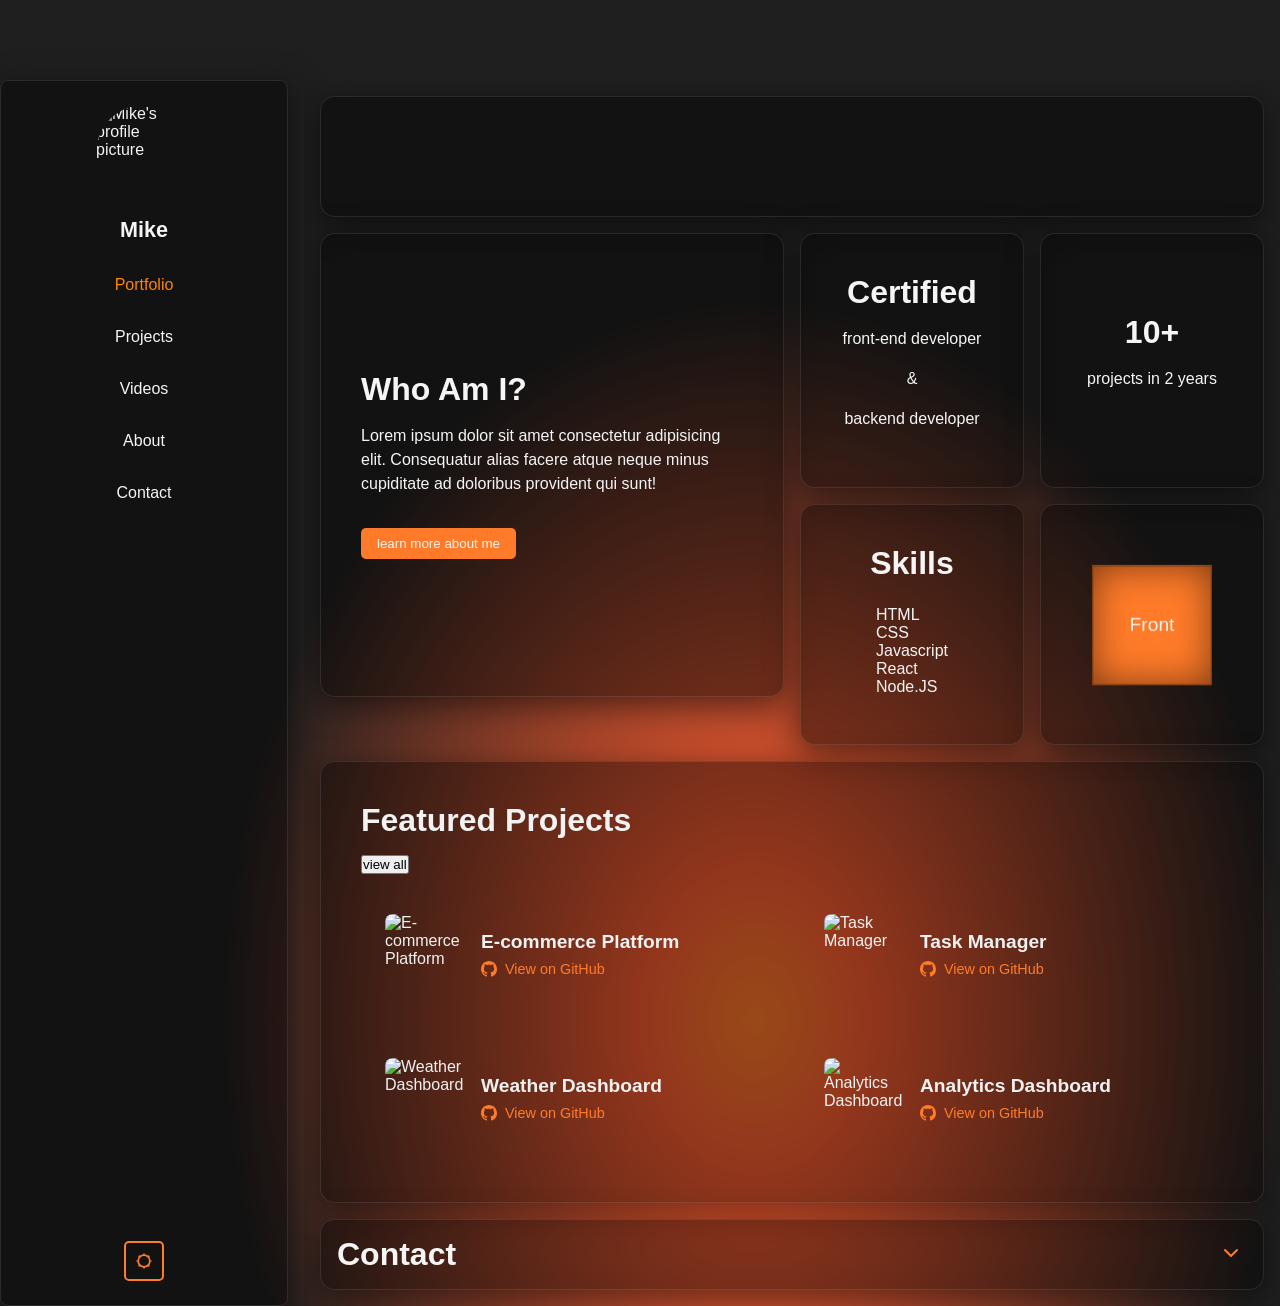
==== pages/index.html @ 9d5ed555 "Initial commit" ====
<!DOCTYPE html>
<html lang="en">
  <head>
    <meta charset="UTF-8" />
    <meta name="viewport" content="width=device-width, initial-scale=1.0" />
    <title>Mike's Portfolio</title>
    <link rel="stylesheet" href="css/variables.css" />
    <link rel="stylesheet" href="css/styles.css" />
    <link rel="stylesheet" href="css/darkmode.css" />
    <link rel="stylesheet" href="css/lightmode.css" />
  </head>
  <body>
    <div class="portfolio-layout">
      <nav class="sidebar glass">
        <div class="nav-header">
          <img
            src="../Images/profilePicture.png"
            alt="Mike's profile picture"
            class="profile-picture"
          />
          <span class="profile-name">Mike</span>
        </div>
        <ul class="nav-links">
          <li><a href="#dashboard" class="nav-link active">Portfolio</a></li>
          <li><a href="#projects" class="nav-link">Projects</a></li>
          <li><a href="#videos" class="nav-link">Videos</a></li>
          <li><a href="#about" class="nav-link">About</a></li>
          <li><a href="#contact" class="nav-link">Contact</a></li>
        </ul>
        <button class="mode-toggle">
          <svg class="mode-icon" width="24" height="24" viewBox="0 0 24 24">
            <path
              class="sun"
              d="M12 3v1m0 16v1m9-9h-1M4 12H3m15.364 6.364l-.707-.707M6.343 6.343l-.707-.707m12.728 0l-.707.707M6.343 17.657l-.707.707M12 5a7 7 0 100 14 7 7 0 000-14z"
              fill="none"
              stroke="hsl(22.99, 100%, 58.04%)"
              stroke-width="2"
            />
            <path
              class="moon"
              d="M12 3a9 9 0 009 9c0-4.97-4.03-9-9-9z"
              fill="hsl(22.99, 100%, 58.04%)"
              opacity="0"
            />
          </svg>
        </button>
      </nav>
      <main class="main-content">
        <header class="page-header glass">
          <h1>
            <span class="dynamic-title"></span><span class="cursor"> | </span>
          </h1>
        </header>
        <section class="about-grid">
          <article class="profile-card card glass">
            <h2>Who Am I?</h2>
            <p>
              Lorem ipsum dolor sit amet consectetur adipisicing elit.
              Consequatur alias facere atque neque minus cupiditate ad doloribus
              provident qui sunt!
            </p>
            <button>learn more about me</button>
          </article>
          <div class="info-cards">
            <article class="card glass">
              <h2>Certified</h2>
              <p>front-end developer</p>
              <p>&</p>
              <p>backend developer</p>
            </article>
            <article class="card glass">
              <h2>10+</h2>
              <p>projects in 2 years</p>
            </article>
            <article class="card glass">
              <h2>Skills</h2>
              <ul>
                <li>HTML</li>
                <li>CSS</li>
                <li>Javascript</li>
                <li>React</li>
                <li>Node.JS</li>
              </ul>
            </article>
            <article class="card glass">
              <div class="cube-container">
                <div class="cube">
                  <div class="side front">Front</div>
                  <div class="side back">Back</div>
                  <div class="side top">Top</div>
                  <div class="side bottom">Bottom</div>
                  <div class="side left">Left</div>
                  <div class="side right">Right</div>
                </div>
              </div>
            </article>
          </div>
        </section>
        <section class="projectcard glass">
          <h2>Featured Projects</h2>
          <button>view all</button>
          <div class="project-grid">
            <article class="project-card">
              <img
                src="https://images.unsplash.com/photo-1460925895917-afdab827c52f?w=160&h=160&fit=crop"
                alt="E-commerce Platform"
                class="project-card-image"
              />
              <div class="project-card-content">
                <h3 class="project-card-title">E-commerce Platform</h3>
                <a
                  href="https://github.com/mike/ecommerce-platform"
                  class="project-card-link"
                  target="_blank"
                >
                  <svg
                    width="16"
                    height="16"
                    viewBox="0 0 24 24"
                    fill="currentColor"
                  >
                    <path
                      d="M12 0C5.37 0 0 5.37 0 12c0 5.31 3.435 9.795 8.205 11.385.6.105.825-.255.825-.57 0-.285-.015-1.23-.015-2.235-3.015.555-3.795-.735-4.035-1.41-.135-.345-.72-1.41-1.23-1.695-.42-.225-1.02-.78-.015-.795.945-.015 1.62.87 1.845 1.23 1.08 1.815 2.805 1.305 3.495.99.105-.78.42-1.305.765-1.605-2.67-.3-5.46-1.335-5.46-5.925 0-1.305.465-2.385 1.23-3.225-.12-.3-.54-1.53.12-3.18 0 0 1.005-.315 3.3 1.23.96-.27 1.98-.405 3-.405s2.04.135 3 .405c2.295-1.56 3.3-1.23 3.3-1.23.66 1.65.24 2.88.12 3.18.765.84 1.23 1.905 1.23 3.225 0 4.605-2.805 5.625-5.475 5.925.435.375.81 1.095.81 2.22 0 1.605-.015 2.895-.015 3.3 0 .315.225.69.825.57A12.02 12.02 0 0024 12c0-6.63-5.37-12-12-12z"
                    />
                  </svg>
                  View on GitHub
                </a>
              </div>
            </article>

            <article class="project-card">
              <img
                src="https://images.unsplash.com/photo-1551288049-bebda4e38f71?w=160&h=160&fit=crop"
                alt="Task Manager"
                class="project-card-image"
              />
              <div class="project-card-content">
                <h3 class="project-card-title">Task Manager</h3>
                <a
                  href="https://github.com/mike/task-manager"
                  class="project-card-link"
                  target="_blank"
                >
                  <svg
                    width="16"
                    height="16"
                    viewBox="0 0 24 24"
                    fill="currentColor"
                  >
                    <path
                      d="M12 0C5.37 0 0 5.37 0 12c0 5.31 3.435 9.795 8.205 11.385.6.105.825-.255.825-.57 0-.285-.015-1.23-.015-2.235-3.015.555-3.795-.735-4.035-1.41-.135-.345-.72-1.41-1.23-1.695-.42-.225-1.02-.78-.015-.795.945-.015 1.62.87 1.845 1.23 1.08 1.815 2.805 1.305 3.495.99.105-.78.42-1.305.765-1.605-2.67-.3-5.46-1.335-5.46-5.925 0-1.305.465-2.385 1.23-3.225-.12-.3-.54-1.53.12-3.18 0 0 1.005-.315 3.3 1.23.96-.27 1.98-.405 3-.405s2.04.135 3 .405c2.295-1.56 3.3-1.23 3.3-1.23.66 1.65.24 2.88.12 3.18.765.84 1.23 1.905 1.23 3.225 0 4.605-2.805 5.625-5.475 5.925.435.375.81 1.095.81 2.22 0 1.605-.015 2.895-.015 3.3 0 .315.225.69.825.57A12.02 12.02 0 0024 12c0-6.63-5.37-12-12-12z"
                    />
                  </svg>
                  View on GitHub
                </a>
              </div>
            </article>

            <article class="project-card">
              <img
                src="https://images.unsplash.com/photo-1512486130939-2c4f79935e4f?w=160&h=160&fit=crop"
                alt="Weather Dashboard"
                class="project-card-image"
              />
              <div class="project-card-content">
                <h3 class="project-card-title">Weather Dashboard</h3>
                <a
                  href="https://github.com/mike/weather-dashboard"
                  class="project-card-link"
                  target="_blank"
                >
                  <svg
                    width="16"
                    height="16"
                    viewBox="0 0 24 24"
                    fill="currentColor"
                  >
                    <path
                      d="M12 0C5.37 0 0 5.37 0 12c0 5.31 3.435 9.795 8.205 11.385.6.105.825-.255.825-.57 0-.285-.015-1.23-.015-2.235-3.015.555-3.795-.735-4.035-1.41-.135-.345-.72-1.41-1.23-1.695-.42-.225-1.02-.78-.015-.795.945-.015 1.62.87 1.845 1.23 1.08 1.815 2.805 1.305 3.495.99.105-.78.42-1.305.765-1.605-2.67-.3-5.46-1.335-5.46-5.925 0-1.305.465-2.385 1.23-3.225-.12-.3-.54-1.53.12-3.18 0 0 1.005-.315 3.3 1.23.96-.27 1.98-.405 3-.405s2.04.135 3 .405c2.295-1.56 3.3-1.23 3.3-1.23.66 1.65.24 2.88.12 3.18.765.84 1.23 1.905 1.23 3.225 0 4.605-2.805 5.625-5.475 5.925.435.375.81 1.095.81 2.22 0 1.605-.015 2.895-.015 3.3 0 .315.225.69.825.57A12.02 12.02 0 0024 12c0-6.63-5.37-12-12-12z"
                    />
                  </svg>
                  View on GitHub
                </a>
              </div>
            </article>

            <article class="project-card">
              <img
                src="https://images.unsplash.com/photo-1558655146-9f40138edfeb?w=160&h=160&fit=crop"
                alt="Analytics Dashboard"
                class="project-card-image"
              />
              <div class="project-card-content">
                <h3 class="project-card-title">Analytics Dashboard</h3>
                <a
                  href="https://github.com/mike/analytics-dashboard"
                  class="project-card-link"
                  target="_blank"
                >
                  <svg
                    width="16"
                    height="16"
                    viewBox="0 0 24 24"
                    fill="currentColor"
                  >
                    <path
                      d="M12 0C5.37 0 0 5.37 0 12c0 5.31 3.435 9.795 8.205 11.385.6.105.825-.255.825-.57 0-.285-.015-1.23-.015-2.235-3.015.555-3.795-.735-4.035-1.41-.135-.345-.72-1.41-1.23-1.695-.42-.225-1.02-.78-.015-.795.945-.015 1.62.87 1.845 1.23 1.08 1.815 2.805 1.305 3.495.99.105-.78.42-1.305.765-1.605-2.67-.3-5.46-1.335-5.46-5.925 0-1.305.465-2.385 1.23-3.225-.12-.3-.54-1.53.12-3.18 0 0 1.005-.315 3.3 1.23.96-.27 1.98-.405 3-.405s2.04.135 3 .405c2.295-1.56 3.3-1.23 3.3-1.23.66 1.65.24 2.88.12 3.18.765.84 1.23 1.905 1.23 3.225 0 4.605-2.805 5.625-5.475 5.925.435.375.81 1.095.81 2.22 0 1.605-.015 2.895-.015 3.3 0 .315.225.69.825.57A12.02 12.02 0 0024 12c0-6.63-5.37-12-12-12z"
                    />
                  </svg>
                  View on GitHub
                </a>
              </div>
            </article>
          </div>
        </section>

        <section class="contact-section glass">
          <div class="contact-header" onclick="toggleContact()">
            <h2>Contact</h2>
            <button class="contact-toggle" aria-label="Toggle contact form">
              <svg
                class="contact-arrow"
                width="24"
                height="24"
                viewBox="0 0 24 24"
                fill="none"
              >
                <path
                  d="M6 9l6 6 6-6"
                  stroke="currentColor"
                  stroke-width="2"
                  stroke-linecap="round"
                  stroke-linejoin="round"
                />
              </svg>
            </button>
          </div>

          <div class="contact-form-container" id="contactForm">
            <form class="contact-form">
              <div class="form-group">
                <label for="name">Name</label>
                <input type="text" id="name" name="name" required />
              </div>

              <div class="form-group">
                <label for="email">Email</label>
                <input type="email" id="email" name="email" required />
              </div>

              <div class="form-group">
                <label for="subject">Subject</label>
                <input type="text" id="subject" name="subject" required />
              </div>

              <div class="form-group">
                <label for="message">Message</label>
                <textarea
                  id="message"
                  name="message"
                  rows="5"
                  required
                ></textarea>
              </div>

              <button type="submit" class="submit-btn">Send Message</button>
            </form>
          </div>
        </section>
      </main>
    </div>
    <script type="module" src="js/app.js"></script>
  </body>
</html>
---- pages/css/variables.css ----
/* CSS Variables - Global Design System */

:root {
  /* Spacing */
  --spacing-xs: 0.5rem;
  --spacing-sm: 0.75rem;
  --spacing: 1rem;
  --spacing-lg: 1.5rem;
  --spacing-xl: 2rem;
  --spacing-2xl: 2.5rem;
  --spacing-3xl: 3rem;

  /* Border Radius */
  --radius-sm: 5px;
  --radius: 15px;
  --radius-lg: 20px;
  --radius-full: 50%;

  /* Layout */
  --sidebar-width: 18rem;
  --card-min-height: 200px;
  --header-height: 5rem;

  /* Typography */
  --font-size-sm: 0.875rem;
  --font-size-base: 1rem;
  --font-size-lg: 1.125rem;
  --font-size-xl: 1.25rem;
  --font-size-2xl: 1.5rem;
  --font-size-3xl: 2rem;
  --font-size-4xl: 3rem;

  --font-weight-normal: 400;
  --font-weight-medium: 500;
  --font-weight-semibold: 600;
  --font-weight-bold: 700;

  --line-height-tight: 1.2;
  --line-height-normal: 1.5;
  --line-height-relaxed: 1.6;

  /* Transitions */
  --transition-fast: 0.15s ease-in-out;
  --transition-normal: 0.25s ease-in-out;
  --transition-slow: 0.6s ease-in-out;

  /* Z-index */
  --z-sidebar: 10;
  --z-modal: 50;
  --z-tooltip: 100;

  /* Glassmorphism */
  --glass-bg: rgba(0, 0, 0, 0.4);
  --glass-border: 1px solid rgba(255, 255, 255, 0.1);
  --glass-blur: blur(8px);
  --glass-shadow: 0 8px 32px rgba(0, 0, 0, 0.5);
}

/* Dark Mode (Default) - IMPROVED TEXT VISIBILITY */
:root {
  --primary-bg: hsl(0, 0%, 10%);
  --secondary-bg: hsl(0, 0%, 14%);
  --tertiary-bg: hsl(0, 0%, 18%);

  /* MUCH MORE VISIBLE TEXT COLORS */
  --text-primary: hsl(0, 0%, 98%);
  --text-secondary: hsl(0, 0%, 90%);
  --text-muted: hsl(0, 0%, 75%);

  --accent-color: hsl(22.99, 100%, 58.04%);
  --accent-hover: hsl(22.99, 100%, 68.04%);
  --accent-muted: hsla(22.99, 100%, 58.04%, 0.1);

  --border-color: hsl(0, 0%, 25%);
  --border-hover: hsl(0, 0%, 35%);

  --shadow-sm: 0 2px 4px rgba(0, 0, 0, 0.3);
  --shadow: 0 4px 8px rgba(0, 0, 0, 0.4);
  --shadow-lg: 0 8px 16px rgba(0, 0, 0, 0.5);

  /* DARKER BACKGROUND GRADIENT */
  --gradient-primary: radial-gradient(
    ellipse farthest-corner at 59% 78%,
    hsl(22.99, 100%, 58.04%) 0%,
    hsl(12.96, 92.56%, 57.84%) 10%,
    hsl(0, 0%, 6%) 50%
  );
}

/* Light Mode */
:root.light-mode {
  --primary-bg: hsl(0, 0%, 98%);
  --secondary-bg: hsl(0, 0%, 95%);
  --tertiary-bg: hsl(0, 0%, 92%);

  --text-primary: hsl(0, 0%, 15%);
  --text-secondary: hsl(0, 0%, 35%);
  --text-muted: hsl(0, 0%, 55%);

  --accent-color: hsl(22.99, 100%, 58.04%);
  --accent-hover: hsl(22.99, 100%, 48.04%);
  --accent-muted: hsla(22.99, 100%, 58.04%, 0.1);

  --border-color: hsl(0, 0%, 85%);
  --border-hover: hsl(0, 0%, 75%);

  --shadow-sm: 0 2px 4px rgba(0, 0, 0, 0.08);
  --shadow: 0 4px 8px rgba(0, 0, 0, 0.12);
  --shadow-lg: 0 8px 16px rgba(0, 0, 0, 0.16);

  --gradient-primary: linear-gradient(
    135deg,
    hsl(0, 0%, 98%) 0%,
    hsl(0, 0%, 95%) 100%
  );

  /* Light mode glassmorphism */
  --glass-bg: rgba(255, 255, 255, 0.15);
  --glass-border: none;
  --glass-blur: blur(10px);
  --glass-shadow: 0 8px 32px rgba(0, 0, 0, 0.1);
}
---- pages/css/styles.css ----
/* Global Variables */
:root {
  --spacing: 1rem;
  --border-radius: 15px;
  --sidebar-width: 18rem;
}

/* Universal Glass Effect */
.glass {
  background: var(--glass-bg);
  backdrop-filter: var(--glass-blur);
  -webkit-backdrop-filter: var(--glass-blur);
  border: var(--glass-border);
  box-shadow: var(--glass-shadow);
  position: relative;
}

/* Reset and Base Styles */
* {
  margin: 0;
  padding: 0;
  box-sizing: border-box;
}

html,
body {
  width: 100%;
  max-width: 100%;
  overflow-x: hidden;
}

body {
  background-color: hsl(165, 33.33%, 2.35%);
  font-family: Arial, Helvetica, sans-serif;
  color: hsl(0, 0%, 95%);
}

/* Mobile First Layout */
.portfolio-layout {
  display: grid;
  grid-template-columns: 1fr;
  gap: var(--spacing);
  min-height: 100vh;
  width: 100%;
  padding: 0 0.75rem;
  box-sizing: border-box;
  background-image: radial-gradient(
    ellipse farthest-corner at 59% 78%,
    hsl(22.99, 100%, 58.04%) 0%,
    hsl(12.96, 92.56%, 57.84%) 10%,
    hsl(0, 0%, 12%) 50%
  );
}

.page-header {
  display: flex;
  justify-content: space-between;
  align-items: center;
  padding: 0.75rem;
  background: var(--glass-bg);
  backdrop-filter: var(--glass-blur);
  -webkit-backdrop-filter: var(--glass-blur);
  border-radius: var(--border-radius);
  border: var(--glass-border);
  box-shadow: var(--glass-shadow);
  position: relative;
}

.main-content {
  display: flex;
  flex-direction: column;
  gap: var(--spacing);
  margin-top: 1rem;
  padding: 0;
  overflow-y: auto;
  width: 100%;
}

/* Mobile First Sidebar */
.sidebar {
  position: static;
  margin-top: 0;
  padding: 0.75rem;
  background: var(--glass-bg);
  backdrop-filter: var(--glass-blur);
  -webkit-backdrop-filter: var(--glass-blur);
  border-radius: 0.5rem;
  border: var(--glass-border);
  box-shadow: var(--glass-shadow);
  display: flex;
  flex-direction: row;
  justify-content: space-between;
  align-items: center;
  width: 100%;
  max-width: 100%;
  height: auto;
  overflow: hidden;
  position: relative;
}

.nav-header {
  display: flex;
  flex-direction: row;
  align-items: center;
  width: auto;
  padding-bottom: 0;
}

.profile-picture {
  width: 3rem;
  height: 3rem;
  border-radius: 50%;
  object-fit: cover;
  margin-bottom: 0;
  margin-right: 0.5rem;
}

.profile-name {
  color: var(--text-color);
  font-weight: 700;
  font-size: 1rem;
}

.nav-links {
  width: auto;
  list-style: none;
  display: flex;
  margin: 0;
  flex-wrap: nowrap;
  overflow: hidden;
}

.nav-links li {
  min-height: 2rem;
  flex-shrink: 1;
}

.nav-link {
  display: flex;
  justify-content: center;
  align-items: center;
  width: 100%;
  padding: 0 0.25rem;
  color: var(--text-color);
  font-size: 0.75rem;
  text-decoration: none;
  border-radius: 0.25rem;
  min-height: 2rem;
  margin: 0 0.1rem;
  transition: background 0.25s ease-in-out, color 0.25s ease-in-out;
  white-space: nowrap;
}

.nav-link:hover,
.nav-link.active {
  color: hsl(22.99, 100%, 58.04%);
  filter: saturate(1.5) brightness(1.2);
}

/* Mobile First Components */
.page-header h1 {
  text-align: left;
  margin: 0.5rem;
  font-size: 1.75rem;
  font-weight: 700;
}

.card {
  padding: 1.5rem;
  background: var(--glass-bg);
  backdrop-filter: var(--glass-blur);
  -webkit-backdrop-filter: var(--glass-blur);
  border-radius: var(--border-radius);
  border: var(--glass-border);
  box-shadow: var(--glass-shadow);
  display: flex;
  flex-direction: column;
  justify-content: center;
  align-items: center;
  min-height: 150px;
  position: relative;
  overflow: hidden;
}

.card h2 {
  font-size: 1.25rem;
  margin-bottom: 0.75rem;
  text-align: left;
}

.card p {
  font-size: 0.875rem;
  line-height: 1.4;
  margin-bottom: 0.75rem;
  text-align: left;
}

.card button {
  margin-top: var(--spacing);
  padding: 0.5rem 1rem;
  background: var(--accent-color);
  color: var(--text-color);
  border: none;
  border-radius: 5px;
  cursor: pointer;
}

.card button:focus {
  outline: 2px solid var(--text-color);
  outline-offset: 2px;
}

/* Mobile First Grid Layouts */
.about-grid {
  display: grid;
  grid-template-columns: 1fr;
  gap: var(--spacing);
}

.profile-card {
  display: flex;
  flex-direction: column;
  align-items: flex-start;
}

.info-cards {
  display: grid;
  grid-template-columns: repeat(2, 1fr);
  gap: var(--spacing);
}

.info-cards ul {
  list-style: none;
  margin: 0.5rem 0;
}

/* Mobile First Project Section */
.projectcard {
  display: flex;
  flex-direction: column;
  align-items: flex-start;
  gap: var(--spacing);
  padding: 1rem;
  background: var(--glass-bg);
  backdrop-filter: var(--glass-blur);
  -webkit-backdrop-filter: var(--glass-blur);
  border-radius: var(--border-radius);
  border: var(--glass-border);
  box-shadow: var(--glass-shadow);
  width: 100%;
  max-width: 100%;
  margin: 0;
  box-sizing: border-box;
  position: relative;
  overflow: hidden;
}

.projectcard h2 {
  font-size: 1.25rem;
  text-align: left;
  margin: 0;
}

.projectcard button {
  align-self: flex-start;
  text-align: center;
}

/* Mobile First Project Cards */
.project-grid {
  display: grid;
  grid-template-columns: 1fr;
  gap: var(--spacing);
  margin: 0;
  width: 100%;
}

.project-card {
  display: flex;
  flex-direction: column;
  align-items: center;
  gap: 1rem;
  padding: 1.25rem;
  background: transparent;
  border-radius: var(--border-radius);
  border: none;
  box-shadow: none;
  transition: transform 0.3s ease, box-shadow 0.3s ease;
  position: relative;
  overflow: hidden;
}

.project-card:hover {
  transform: translateY(-4px);
  box-shadow: 0 12px 40px rgba(0, 0, 0, 0.6);
}

.project-card-image {
  width: 60px;
  height: 60px;
  object-fit: cover;
  border-radius: 8px;
  flex-shrink: 0;
}

.project-card-content {
  flex: 1;
  display: flex;
  flex-direction: column;
  gap: 0.5rem;
  text-align: center;
}

.project-card-title {
  font-size: 1rem;
  font-weight: 600;
  margin: 0;
  color: hsl(0, 0%, 95%);
}

.project-card-link {
  display: inline-flex;
  align-items: center;
  gap: 0.5rem;
  color: hsl(22.99, 100%, 58.04%);
  text-decoration: none;
  font-size: 0.8rem;
  transition: color 0.3s ease;
}

.project-card-link:hover {
  color: hsl(22.99, 100%, 68.04%);
}

.project-images {
  display: none;
}

/* Contact Section */
.contact-section {
  width: 100%;
  background: var(--glass-bg);
  backdrop-filter: var(--glass-blur);
  -webkit-backdrop-filter: var(--glass-blur);
  border-radius: var(--border-radius);
  border: var(--glass-border);
  box-shadow: var(--glass-shadow);
  overflow: hidden;
  position: relative;
}

.contact-header {
  display: flex;
  justify-content: space-between;
  align-items: center;
  padding: 1rem;
  cursor: pointer;
  transition: background-color 0.3s ease;
}

.contact-header:hover {
  background: hsl(0, 0%, 12%);
}

.contact-header h2 {
  font-size: 1.25rem;
  margin: 0;
  color: var(--text-color);
}

.contact-toggle {
  background: none;
  border: none;
  color: var(--accent-color);
  cursor: pointer;
  padding: 0.25rem;
  border-radius: 0.25rem;
  transition: transform 0.3s ease;
}

.contact-toggle:focus {
  outline: 2px solid var(--accent-color);
  outline-offset: 2px;
}

.contact-arrow {
  transition: transform 0.3s ease;
}

.contact-section.expanded .contact-arrow {
  transform: rotate(180deg);
}

.contact-form-container {
  max-height: 0;
  overflow: hidden;
  transition: max-height 0.4s ease-in-out, padding 0.4s ease-in-out;
}

.contact-section.expanded .contact-form-container {
  max-height: 600px;
  padding: 0 1rem 1rem 1rem;
}

.contact-form {
  display: flex;
  flex-direction: column;
  gap: 1rem;
}

.form-group {
  display: flex;
  flex-direction: column;
  gap: 0.5rem;
}

.form-group label {
  color: var(--text-color);
  font-size: 0.9rem;
  font-weight: 600;
}

.form-group input,
.form-group textarea {
  padding: 0.75rem;
  background: hsl(0, 0%, 8%);
  border: 1px solid hsl(0, 0%, 20%);
  border-radius: 0.5rem;
  color: var(--text-color);
  font-size: 0.9rem;
  transition: border-color 0.3s ease, box-shadow 0.3s ease;
}

.form-group input:focus,
.form-group textarea:focus {
  outline: none;
  border-color: var(--accent-color);
  box-shadow: 0 0 0 2px hsla(22.99, 100%, 58.04%, 0.2);
}

.form-group textarea {
  resize: vertical;
  min-height: 100px;
}

.submit-btn {
  padding: 0.75rem 1.5rem;
  background: var(--accent-color);
  color: hsl(0, 0%, 100%);
  border: none;
  border-radius: 0.5rem;
  font-size: 0.9rem;
  font-weight: 600;
  cursor: pointer;
  transition: background-color 0.3s ease, transform 0.2s ease;
  align-self: flex-start;
}

.submit-btn:hover {
  background: hsl(22.99, 100%, 48.04%);
  transform: translateY(-1px);
}

.submit-btn:focus {
  outline: 2px solid var(--accent-color);
  outline-offset: 2px;
}

/* Cube Animation */
.cube-container {
  width: 80px;
  height: 80px;
  perspective: 250px;
  margin: auto;
}

.cube {
  width: 100%;
  height: 100%;
  position: relative;
  transform-style: preserve-3d;
  animation: rotate-cube 10s infinite linear;
}

.side {
  position: absolute;
  width: 80px;
  height: 80px;
  background: var(--accent-color);
  border: 1px solid rgba(0, 0, 0, 0.5);
  box-shadow: inset 0 0 30px rgba(0, 0, 0, 0.5);
  display: flex;
  justify-content: center;
  align-items: center;
  font-size: 0.75rem;
}

.front {
  transform: translateZ(40px) rotateY(0deg);
}
.back {
  transform: translateZ(-40px) rotateY(180deg);
}
.top {
  transform: translateY(-40px) rotateX(90deg) rotateY(0deg);
}
.bottom {
  transform: translateY(40px) rotateX(-90deg) rotateY(0deg);
}
.left {
  transform: translateX(-40px) rotateY(-90deg);
}
.right {
  transform: translateX(40px) rotateY(90deg);
}

@keyframes rotate-cube {
  from {
    transform: rotateY(0);
  }
  to {
    transform: rotateY(360deg);
  }
}

/* Color Sweep Animation for Title */
.dynamic-title {
  font-size: 1.75rem;
  font-weight: 700;
  color: var(--text-color);
  position: relative;
  display: inline-block;
}

.dynamic-title::before {
  content: attr(data-text);
  position: absolute;
  top: 0;
  left: 0;
  width: 0%;
  height: 100%;
  color: var(--accent-color);
  overflow: hidden;
  animation: colorSweep 2s ease-in-out forwards;
}

.dynamic-title.fade {
  animation: fadeOut 0.5s ease-in-out forwards 2s;
}

@keyframes colorSweep {
  0% {
    width: 0%;
  }
  100% {
    width: 100%;
  }
}

@keyframes fadeOut {
  0% {
    opacity: 1;
  }
  100% {
    opacity: 0;
  }
}

.cursor {
  display: none;
}

/* Mode toggle button */
.mode-toggle {
  display: none;
  margin-top: auto;
  padding: 0.4rem;
  background: none;
  border: 2px solid var(--accent-color);
  border-radius: 5px;
  cursor: pointer;
  justify-content: center;
  align-items: center;
  width: 35px;
  height: 35px;
}

.mode-toggle:focus {
  outline: 2px solid var(--text-color);
  outline-offset: 2px;
}

/* Sun/moon animation */
.mode-icon {
  transition: transform 0.6s ease-in-out;
}

.light-mode .mode-icon .sun {
  opacity: 0;
  transform: translateY(10px);
}

.light-mode .mode-icon .moon {
  opacity: 1;
  transform: translateY(0);
}

.mode-icon .sun {
  opacity: 1;
  transform: translateY(0);
}

.mode-icon .moon {
  opacity: 0;
  transform: translateY(10px);
}

/* Removed theme overrides - glassmorphism handles theming */

/* Desktop Media Queries */
@media (min-width: 768px) {
  .portfolio-layout {
    grid-template-columns: var(--sidebar-width) 1fr;
    padding: 0;
    width: auto;
  }

  .sidebar {
    position: sticky;
    top: 0;
    margin-top: 5rem;
    padding: 1.5rem 1rem;
    flex-direction: column;
    align-items: center;
    max-width: var(--sidebar-width);
  }

  .nav-header {
    flex-direction: column;
    width: 100%;
    padding-bottom: 1rem;
  }

  .profile-picture {
    width: 6rem;
    height: 6rem;
    margin-bottom: var(--spacing);
    margin-right: 0;
  }

  .profile-name {
    font-size: 1.35rem;
  }

  .nav-links {
    width: 100%;
    flex-direction: column;
  }

  .nav-links li {
    min-height: 3.25rem;
  }

  .nav-link {
    font-size: 1rem;
    padding: 0 0.6rem;
    border-radius: 0.75rem;
    min-height: 3.25rem;
    margin: 0;
  }

  .main-content {
    margin-top: 5rem;
  }

  .page-header {
    padding: var(--spacing);
  }

  .page-header h1 {
    font-size: 3rem;
    margin: var(--spacing);
  }

  .dynamic-title {
    font-size: 3rem;
  }

  .card {
    padding: 2.5rem;
    min-height: 200px;
  }

  .card h2 {
    font-size: 2rem;
    margin-bottom: 1rem;
  }

  .card p {
    font-size: 1rem;
    line-height: 1.5;
    margin-bottom: 1rem;
  }

  .about-grid {
    grid-template-columns: repeat(2, 1fr);
  }

  .profile-card {
    aspect-ratio: 1 / 1;
  }

  .info-cards {
    grid-template-columns: repeat(2, 1fr);
  }

  .projectcard {
    padding: 2.5rem;
    margin: 0;
  }

  .projectcard h2,
  .projectcard button {
    margin-left: 0;
  }

  .projectcard h2 {
    font-size: 2rem;
  }

  .project-grid {
    grid-template-columns: repeat(2, 1fr);
    padding: 0;
  }

  .project-card {
    flex-direction: row;
    align-items: center;
    padding: 1.5rem;
  }

  .project-card-image {
    width: 80px;
    height: 80px;
  }

  .project-card-content {
    text-align: left;
  }

  .project-card-title {
    font-size: 1.2rem;
  }

  .project-card-link {
    font-size: 0.9rem;
  }

  .cube-container {
    width: 100px;
    height: 100px;
    perspective: 300px;
  }

  .side {
    width: 100px;
    height: 100px;
    font-size: 1rem;
  }

  .front {
    transform: translateZ(50px) rotateY(0deg);
  }
  .back {
    transform: translateZ(-50px) rotateY(180deg);
  }
  .top {
    transform: translateY(-50px) rotateX(90deg) rotateY(0deg);
  }
  .bottom {
    transform: translateY(50px) rotateX(-90deg) rotateY(0deg);
  }
  .left {
    transform: translateX(-50px) rotateY(-90deg);
  }
  .right {
    transform: translateX(50px) rotateY(90deg);
  }

  .mode-toggle {
    display: flex;
    width: 40px;
    height: 40px;
    padding: 0.5rem;
  }

  .main-content {
    padding: var(--spacing);
  }

  .projectcard {
    width: auto;
    margin-left: 0;
  }

  .contact-header h2 {
    font-size: 2rem;
  }

  .contact-form {
    display: grid;
    grid-template-columns: repeat(2, 1fr);
    gap: 1.5rem;
  }

  .form-group:nth-child(4),
  .submit-btn {
    grid-column: span 2;
  }
}
---- pages/css/darkmode.css ----
/* css/darkmode.css */

/* Dark mode variables */
:root {
  --primary-bg: hsl(0, 0%, 20%);
  --text-color: hsl(0, 0%, 96%); /* Whitesmoke */
  --accent-color: hsl(22.99, 100%, 58.04%);
  --shadow: 0 4px 8px rgba(0, 0, 0, 0.2);
  --text-link: hsl(22.99, 100%, 58.04%);
  --link-hover: hsl(22.99, 100%, 68.04%);
}

/* Apply dark mode styles to cards */
body:not(.light-mode) .about-grid .card,
body:not(.light-mode) .info-cards .card {
  position: relative;
  transform-style: preserve-3d;
  animation: flipTileBack 0.3s ease-in-out forwards;
}

/* Ensure content is visible and styled */
body:not(.light-mode) .about-grid .card > *,
body:not(.light-mode) .info-cards .card > * {
  position: relative;
  z-index: 1;
  color: var(--text-color);
  backface-visibility: visible;
}

/* Reverse flip animation */
@keyframes flipTileBack {
  0% {
    transform: perspective(500px) rotateY(180deg);
  }
  100% {
    transform: perspective(500px) rotateY(0deg);
  }
}

/* Sequential delay for wave effect */
body:not(.light-mode) .about-grid .card:nth-child(1),
body:not(.light-mode) .info-cards .card:nth-child(1) {
  animation-delay: 0s;
}
body:not(.light-mode) .about-grid .card:nth-child(2),
body:not(.light-mode) .info-cards .card:nth-child(2) {
  animation-delay: 0.1s;
}
body:not(.light-mode) .info-cards .card:nth-child(3) {
  animation-delay: 0.2s;
}
body:not(.light-mode) .info-cards .card:nth-child(4) {
  animation-delay: 0.3s;
}
---- pages/css/lightmode.css ----
/* css/lightmode.css */

/* Light mode variables */
:root.light-mode {
  --primary-bg: rgba(255, 255, 255, 0.03); /* Glass effect */
  --text-color: hsl(0, 0%, 29%); /* Charcoal gray #4A4A4A */
  --accent-color: hsl(22.99, 100%, 58.04%); /* Orange */
  --shadow: 0 8px 32px rgba(0, 0, 0, 0.1);
  --text-link: hsl(22.99, 100%, 58.04%);
  --link-hover: hsl(22.99, 100%, 68.04%);
}

/* Light mode glassmorphism for cards - matching exact style */
.light-mode .card,
.light-mode .project-card,
.light-mode .projectcard,
.light-mode .contact-section,
.light-mode .page-header,
.light-mode .sidebar {
  background: rgba(255, 255, 255, 0.08);
  backdrop-filter: blur(10px);
  -webkit-backdrop-filter: blur(10px);
  border: none;
  box-shadow: 0 8px 32px rgba(0, 0, 0, 0.1);
}

/* Tile flip animation for light mode */
.light-mode .about-grid .card,
.light-mode .info-cards .card {
  position: relative;
  transform-style: preserve-3d;
  animation: flipTile 0.3s ease-in-out forwards;
}

/* Ensure content is visible and styled */
.light-mode .about-grid .card > *,
.light-mode .info-cards .card > * {
  position: relative;
  z-index: 1;
  color: var(--text-color);
  backface-visibility: visible;
}

/* Flip animation */
@keyframes flipTile {
  0% {
    transform: perspective(500px) rotateY(0deg);
  }
  100% {
    transform: perspective(500px) rotateY(180deg);
  }
}

/* Sequential delay for wave effect */
.light-mode .about-grid .card:nth-child(1),
.light-mode .info-cards .card:nth-child(1) {
  animation-delay: 0s;
}
.light-mode .about-grid .card:nth-child(2),
.light-mode .info-cards .card:nth-child(2) {
  animation-delay: 0.1s;
}
.light-mode .info-cards .card:nth-child(3) {
  animation-delay: 0.2s;
}
.light-mode .info-cards .card:nth-child(4) {
  animation-delay: 0.3s;
}
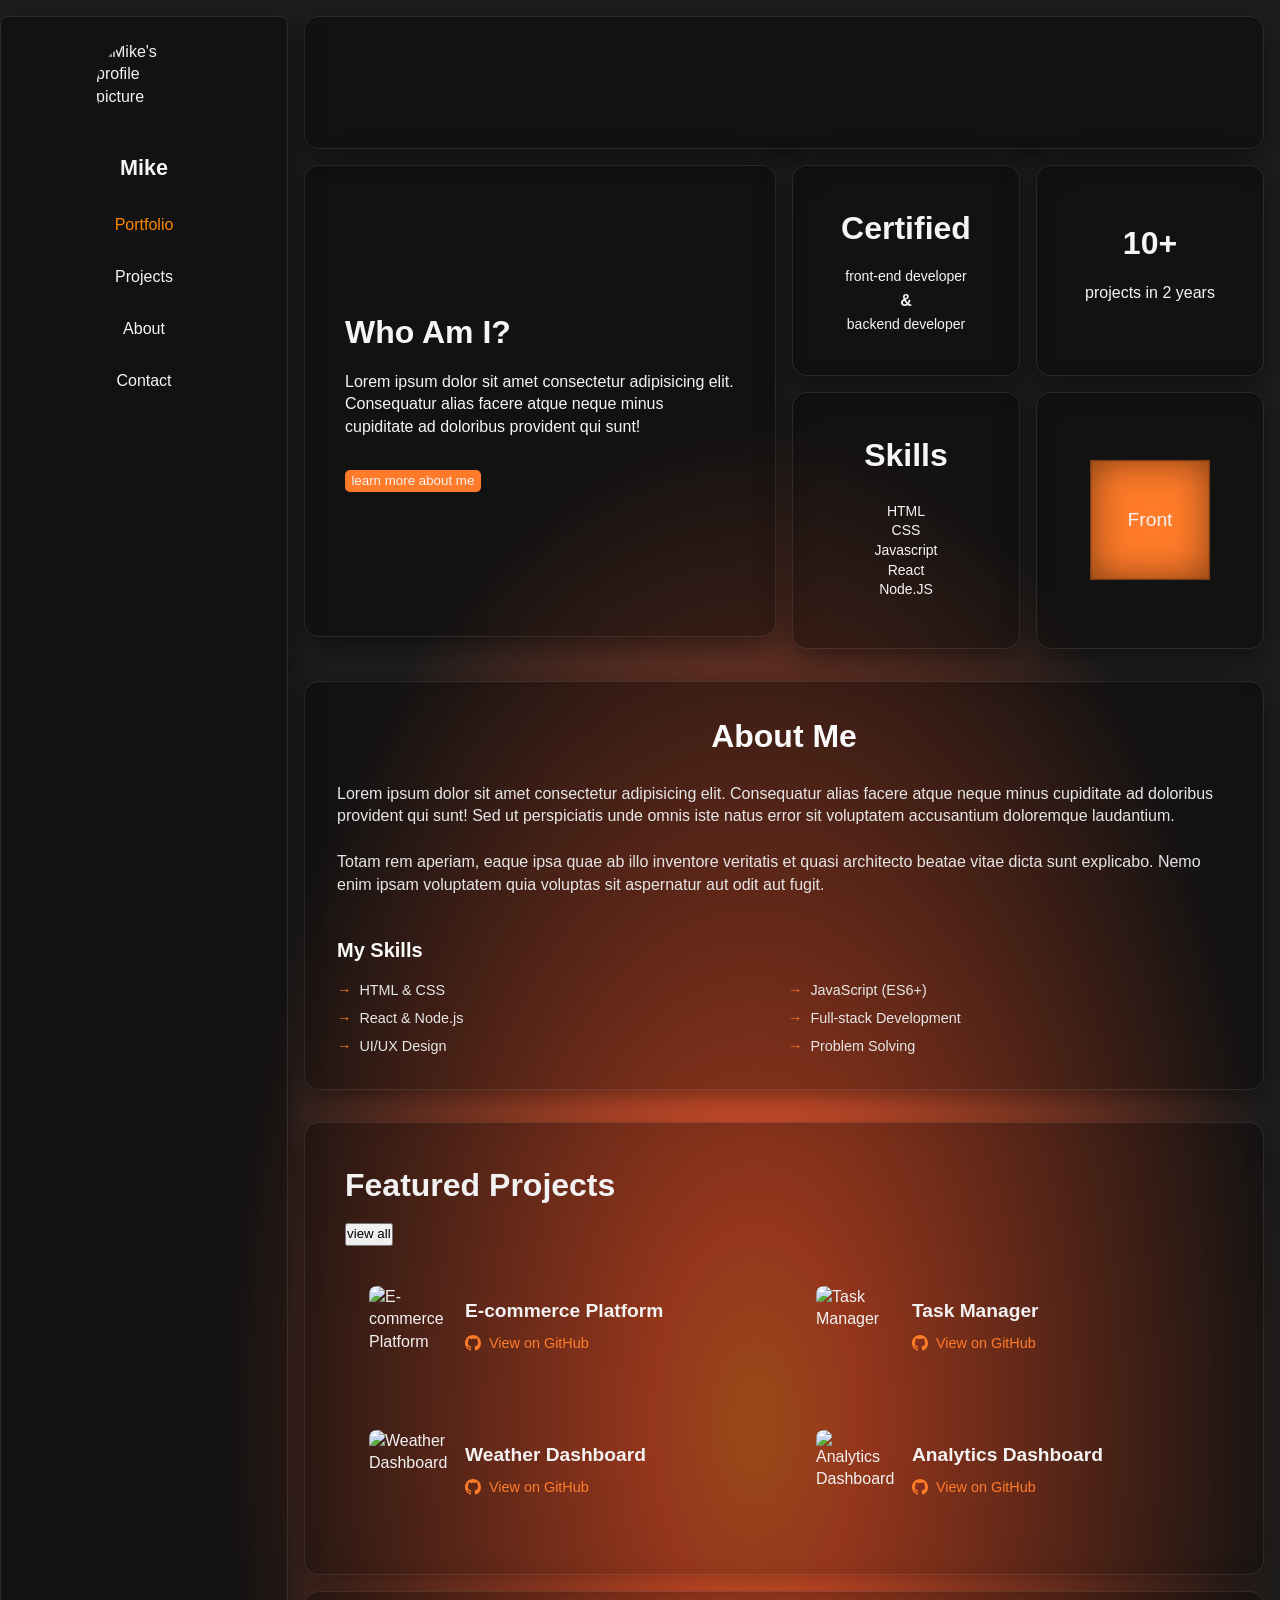
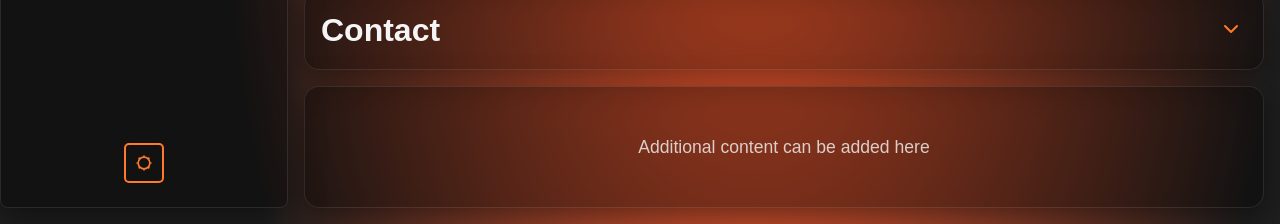
==== commit 0cfb16e7: "Fix inconsistent line-height by improving HTML semantics" ====
--- a/pages/index.html
+++ b/pages/index.html
@@ -21,9 +21,8 @@
           <span class="profile-name">Mike</span>
         </div>
         <ul class="nav-links">
-          <li><a href="#dashboard" class="nav-link active">Portfolio</a></li>
+          <li><a href="#portfolio" class="nav-link active">Portfolio</a></li>
           <li><a href="#projects" class="nav-link">Projects</a></li>
-          <li><a href="#videos" class="nav-link">Videos</a></li>
           <li><a href="#about" class="nav-link">About</a></li>
           <li><a href="#contact" class="nav-link">Contact</a></li>
         </ul>
@@ -51,7 +50,7 @@
             <span class="dynamic-title"></span><span class="cursor"> | </span>
           </h1>
         </header>
-        <section class="about-grid">
+        <section id="portfolio" class="about-grid">
           <article class="profile-card card glass">
             <h2>Who Am I?</h2>
             <p>
@@ -64,9 +63,11 @@
           <div class="info-cards">
             <article class="card glass">
               <h2>Certified</h2>
-              <p>front-end developer</p>
-              <p>&</p>
-              <p>backend developer</p>
+              <div class="certification-text">
+                <span class="cert-role">front-end developer</span>
+                <span class="cert-connector">&</span>
+                <span class="cert-role">backend developer</span>
+              </div>
             </article>
             <article class="card glass">
               <h2>10+</h2>
@@ -96,7 +97,40 @@
             </article>
           </div>
         </section>
-        <section class="projectcard glass">
+
+        <section id="about" class="about-section">
+          <div class="about-container glass">
+            <h2>About Me</h2>
+            <div class="about-content">
+              <p>
+                Lorem ipsum dolor sit amet consectetur adipisicing elit.
+                Consequatur alias facere atque neque minus cupiditate ad
+                doloribus provident qui sunt! Sed ut perspiciatis unde omnis
+                iste natus error sit voluptatem accusantium doloremque
+                laudantium.
+              </p>
+              <p>
+                Totam rem aperiam, eaque ipsa quae ab illo inventore veritatis
+                et quasi architecto beatae vitae dicta sunt explicabo. Nemo enim
+                ipsam voluptatem quia voluptas sit aspernatur aut odit aut
+                fugit.
+              </p>
+              <div class="about-skills">
+                <h3>My Skills</h3>
+                <ul>
+                  <li>HTML & CSS</li>
+                  <li>JavaScript (ES6+)</li>
+                  <li>React & Node.js</li>
+                  <li>Full-stack Development</li>
+                  <li>UI/UX Design</li>
+                  <li>Problem Solving</li>
+                </ul>
+              </div>
+            </div>
+          </div>
+        </section>
+
+        <section id="projects" class="projectcard glass">
           <h2>Featured Projects</h2>
           <button>view all</button>
           <div class="project-grid">
@@ -214,7 +248,7 @@
           </div>
         </section>
 
-        <section class="contact-section glass">
+        <section id="contact" class="contact-section glass">
           <div class="contact-header" onclick="toggleContact()">
             <h2>Contact</h2>
             <button class="contact-toggle" aria-label="Toggle contact form">
@@ -267,8 +301,15 @@
             </form>
           </div>
         </section>
+
+        <footer class="site-footer glass">
+          <div class="footer-content">
+            <p>Additional content can be added here</p>
+          </div>
+        </footer>
       </main>
     </div>
+
     <script type="module" src="js/app.js"></script>
   </body>
 </html>
--- a/pages/css/variables.css
+++ b/pages/css/variables.css
@@ -1,122 +1,24 @@
-/* CSS Variables - Global Design System */
+/* SIMPLIFIED CSS Variables - Essential Only */
+:root {
+  /* Basic Spacing */
+  --spacing: 1rem;
 
-:root {
-  /* Spacing */
-  --spacing-xs: 0.5rem;
-  --spacing-sm: 0.75rem;
-  --spacing: 1rem;
-  --spacing-lg: 1.5rem;
-  --spacing-xl: 2rem;
-  --spacing-2xl: 2.5rem;
-  --spacing-3xl: 3rem;
+  /* Basic Layout */
+  --border-radius: 15px;
+  --sidebar-width: 18rem;
 
-  /* Border Radius */
-  --radius-sm: 5px;
-  --radius: 15px;
-  --radius-lg: 20px;
-  --radius-full: 50%;
+  /* Single Line Height - NO VARIATIONS */
+  --line-height: 1.4;
 
-  /* Layout */
-  --sidebar-width: 18rem;
-  --card-min-height: 200px;
-  --header-height: 5rem;
+  /* Essential Colors */
+  --accent-color: hsl(22.99, 100%, 58.04%);
+  --text-color: hsl(0, 0%, 95%);
+  --text-primary: hsl(0, 0%, 98%);
+  --text-secondary: hsl(0, 0%, 90%);
 
-  /* Typography */
-  --font-size-sm: 0.875rem;
-  --font-size-base: 1rem;
-  --font-size-lg: 1.125rem;
-  --font-size-xl: 1.25rem;
-  --font-size-2xl: 1.5rem;
-  --font-size-3xl: 2rem;
-  --font-size-4xl: 3rem;
-
-  --font-weight-normal: 400;
-  --font-weight-medium: 500;
-  --font-weight-semibold: 600;
-  --font-weight-bold: 700;
-
-  --line-height-tight: 1.2;
-  --line-height-normal: 1.5;
-  --line-height-relaxed: 1.6;
-
-  /* Transitions */
-  --transition-fast: 0.15s ease-in-out;
-  --transition-normal: 0.25s ease-in-out;
-  --transition-slow: 0.6s ease-in-out;
-
-  /* Z-index */
-  --z-sidebar: 10;
-  --z-modal: 50;
-  --z-tooltip: 100;
-
-  /* Glassmorphism */
+  /* Glass Effect */
   --glass-bg: rgba(0, 0, 0, 0.4);
   --glass-border: 1px solid rgba(255, 255, 255, 0.1);
   --glass-blur: blur(8px);
   --glass-shadow: 0 8px 32px rgba(0, 0, 0, 0.5);
 }
-
-/* Dark Mode (Default) - IMPROVED TEXT VISIBILITY */
-:root {
-  --primary-bg: hsl(0, 0%, 10%);
-  --secondary-bg: hsl(0, 0%, 14%);
-  --tertiary-bg: hsl(0, 0%, 18%);
-
-  /* MUCH MORE VISIBLE TEXT COLORS */
-  --text-primary: hsl(0, 0%, 98%);
-  --text-secondary: hsl(0, 0%, 90%);
-  --text-muted: hsl(0, 0%, 75%);
-
-  --accent-color: hsl(22.99, 100%, 58.04%);
-  --accent-hover: hsl(22.99, 100%, 68.04%);
-  --accent-muted: hsla(22.99, 100%, 58.04%, 0.1);
-
-  --border-color: hsl(0, 0%, 25%);
-  --border-hover: hsl(0, 0%, 35%);
-
-  --shadow-sm: 0 2px 4px rgba(0, 0, 0, 0.3);
-  --shadow: 0 4px 8px rgba(0, 0, 0, 0.4);
-  --shadow-lg: 0 8px 16px rgba(0, 0, 0, 0.5);
-
-  /* DARKER BACKGROUND GRADIENT */
-  --gradient-primary: radial-gradient(
-    ellipse farthest-corner at 59% 78%,
-    hsl(22.99, 100%, 58.04%) 0%,
-    hsl(12.96, 92.56%, 57.84%) 10%,
-    hsl(0, 0%, 6%) 50%
-  );
-}
-
-/* Light Mode */
-:root.light-mode {
-  --primary-bg: hsl(0, 0%, 98%);
-  --secondary-bg: hsl(0, 0%, 95%);
-  --tertiary-bg: hsl(0, 0%, 92%);
-
-  --text-primary: hsl(0, 0%, 15%);
-  --text-secondary: hsl(0, 0%, 35%);
-  --text-muted: hsl(0, 0%, 55%);
-
-  --accent-color: hsl(22.99, 100%, 58.04%);
-  --accent-hover: hsl(22.99, 100%, 48.04%);
-  --accent-muted: hsla(22.99, 100%, 58.04%, 0.1);
-
-  --border-color: hsl(0, 0%, 85%);
-  --border-hover: hsl(0, 0%, 75%);
-
-  --shadow-sm: 0 2px 4px rgba(0, 0, 0, 0.08);
-  --shadow: 0 4px 8px rgba(0, 0, 0, 0.12);
-  --shadow-lg: 0 8px 16px rgba(0, 0, 0, 0.16);
-
-  --gradient-primary: linear-gradient(
-    135deg,
-    hsl(0, 0%, 98%) 0%,
-    hsl(0, 0%, 95%) 100%
-  );
-
-  /* Light mode glassmorphism */
-  --glass-bg: rgba(255, 255, 255, 0.15);
-  --glass-border: none;
-  --glass-blur: blur(10px);
-  --glass-shadow: 0 8px 32px rgba(0, 0, 0, 0.1);
-}
--- a/pages/css/styles.css
+++ b/pages/css/styles.css
@@ -1,10 +1,3 @@
-/* Global Variables */
-:root {
-  --spacing: 1rem;
-  --border-radius: 15px;
-  --sidebar-width: 18rem;
-}
-
 /* Universal Glass Effect */
 .glass {
   background: var(--glass-bg);
@@ -33,6 +26,7 @@
   background-color: hsl(165, 33.33%, 2.35%);
   font-family: Arial, Helvetica, sans-serif;
   color: hsl(0, 0%, 95%);
+  line-height: var(--line-height);
 }
 
 /* Mobile First Layout */
@@ -57,6 +51,7 @@
   justify-content: space-between;
   align-items: center;
   padding: 0.75rem;
+  margin-top: 5rem;
   background: var(--glass-bg);
   backdrop-filter: var(--glass-blur);
   -webkit-backdrop-filter: var(--glass-blur);
@@ -70,7 +65,7 @@
   display: flex;
   flex-direction: column;
   gap: var(--spacing);
-  margin-top: 1rem;
+  /* margin-top: 1rem; */
   padding: 0;
   overflow-y: auto;
   width: 100%;
@@ -78,8 +73,11 @@
 
 /* Mobile First Sidebar */
 .sidebar {
-  position: static;
-  margin-top: 0;
+  position: fixed;
+  top: 0;
+  left: 0;
+  margin-top: 1rem;
+  margin-bottom: 1rem;
   padding: 0.75rem;
   background: var(--glass-bg);
   backdrop-filter: var(--glass-blur);
@@ -95,7 +93,7 @@
   max-width: 100%;
   height: auto;
   overflow: hidden;
-  position: relative;
+  z-index: 1000;
 }
 
 .nav-header {
@@ -119,6 +117,7 @@
   color: var(--text-color);
   font-weight: 700;
   font-size: 1rem;
+  line-height: var(--line-height);
 }
 
 .nav-links {
@@ -149,6 +148,7 @@
   margin: 0 0.1rem;
   transition: background 0.25s ease-in-out, color 0.25s ease-in-out;
   white-space: nowrap;
+  line-height: var(--line-height);
 }
 
 .nav-link:hover,
@@ -163,6 +163,7 @@
   margin: 0.5rem;
   font-size: 1.75rem;
   font-weight: 700;
+  line-height: var(--line-height);
 }
 
 .card {
@@ -186,28 +187,65 @@
   font-size: 1.25rem;
   margin-bottom: 0.75rem;
   text-align: left;
+  line-height: var(--line-height);
 }
 
 .card p {
   font-size: 0.875rem;
-  line-height: 1.4;
+  line-height: var(--line-height);
   margin-bottom: 0.75rem;
   text-align: left;
 }
 
 .card button {
   margin-top: var(--spacing);
-  padding: 0.5rem 1rem;
+  padding: 0.1rem 0.4rem;
   background: var(--accent-color);
   color: var(--text-color);
   border: none;
   border-radius: 5px;
   cursor: pointer;
+  line-height: var(--line-height);
 }
 
 .card button:focus {
   outline: 2px solid var(--text-color);
   outline-offset: 2px;
+}
+
+.card ul {
+  list-style: none;
+  padding: 0;
+  margin: 0;
+  width: 100%;
+}
+
+.card li {
+  font-size: 0.875rem;
+  line-height: var(--line-height);
+  padding: 0;
+  color: var(--text-color);
+  text-align: center;
+}
+
+/* Proper semantic styling for certification card */
+.certification-text {
+  display: flex;
+  flex-direction: column;
+  align-items: center;
+  line-height: var(--line-height);
+  gap: 0.2rem;
+}
+
+.cert-role {
+  font-size: 0.875rem;
+  color: var(--text-color);
+}
+
+.cert-connector {
+  font-size: 1rem;
+  color: var(--text-color);
+  font-weight: bold;
 }
 
 /* Mobile First Grid Layouts */
@@ -232,6 +270,10 @@
 .info-cards ul {
   list-style: none;
   margin: 0.5rem 0;
+}
+
+.info-cards li {
+  line-height: var(--line-height);
 }
 
 /* Mobile First Project Section */
@@ -259,11 +301,13 @@
   font-size: 1.25rem;
   text-align: left;
   margin: 0;
+  line-height: var(--line-height);
 }
 
 .projectcard button {
   align-self: flex-start;
   text-align: center;
+  line-height: var(--line-height);
 }
 
 /* Mobile First Project Cards */
@@ -316,6 +360,7 @@
   font-weight: 600;
   margin: 0;
   color: hsl(0, 0%, 95%);
+  line-height: var(--line-height);
 }
 
 .project-card-link {
@@ -326,6 +371,7 @@
   text-decoration: none;
   font-size: 0.8rem;
   transition: color 0.3s ease;
+  line-height: var(--line-height);
 }
 
 .project-card-link:hover {
@@ -334,6 +380,70 @@
 
 .project-images {
   display: none;
+}
+
+/* About Section */
+.about-section {
+  width: 100%;
+  margin: var(--spacing) 0;
+}
+
+.about-container {
+  padding: 2rem;
+  border-radius: var(--border-radius);
+  width: 100%;
+}
+
+.about-container h2 {
+  font-size: 2rem;
+  margin-bottom: 1.5rem;
+  color: var(--text-primary);
+  text-align: center;
+  line-height: var(--line-height);
+}
+
+.about-content {
+  display: flex;
+  flex-direction: column;
+  gap: 1.5rem;
+}
+
+.about-content p {
+  font-size: 1rem;
+  line-height: var(--line-height);
+  color: var(--text-secondary);
+  text-align: left;
+}
+
+.about-skills {
+  margin-top: 1rem;
+}
+
+.about-skills h3 {
+  font-size: 1.25rem;
+  margin-bottom: 1rem;
+  color: var(--text-primary);
+  line-height: var(--line-height);
+}
+
+.about-skills ul {
+  list-style: none;
+  display: grid;
+  grid-template-columns: repeat(2, 1fr);
+  gap: 0.5rem;
+}
+
+.about-skills li {
+  font-size: 0.9rem;
+  color: var(--text-secondary);
+  padding: 0;
+  line-height: var(--line-height);
+}
+
+.about-skills li:before {
+  content: "→";
+  color: var(--accent-color);
+  margin-right: 0.5rem;
 }
 
 /* Contact Section */
@@ -366,6 +476,7 @@
   font-size: 1.25rem;
   margin: 0;
   color: var(--text-color);
+  line-height: var(--line-height);
 }
 
 .contact-toggle {
@@ -418,6 +529,7 @@
   color: var(--text-color);
   font-size: 0.9rem;
   font-weight: 600;
+  line-height: var(--line-height);
 }
 
 .form-group input,
@@ -429,6 +541,7 @@
   color: var(--text-color);
   font-size: 0.9rem;
   transition: border-color 0.3s ease, box-shadow 0.3s ease;
+  line-height: var(--line-height);
 }
 
 .form-group input:focus,
@@ -454,6 +567,7 @@
   cursor: pointer;
   transition: background-color 0.3s ease, transform 0.2s ease;
   align-self: flex-start;
+  line-height: var(--line-height);
 }
 
 .submit-btn:hover {
@@ -493,6 +607,7 @@
   justify-content: center;
   align-items: center;
   font-size: 0.75rem;
+  line-height: var(--line-height);
 }
 
 .front {
@@ -530,6 +645,7 @@
   color: var(--text-color);
   position: relative;
   display: inline-block;
+  line-height: var(--line-height);
 }
 
 .dynamic-title::before {
@@ -615,7 +731,59 @@
   transform: translateY(10px);
 }
 
-/* Removed theme overrides - glassmorphism handles theming */
+/* Portfolio Footer */
+.portfolio-footer {
+  width: 100vw;
+  margin-left: calc(-50vw + 50%);
+  margin-top: var(--spacing);
+  padding: 2rem 1rem;
+  background: var(--glass-bg);
+  backdrop-filter: var(--glass-blur);
+  -webkit-backdrop-filter: var(--glass-blur);
+  border: var(--glass-border);
+  box-shadow: var(--glass-shadow);
+  border-radius: var(--border-radius);
+  position: relative;
+}
+
+.footer-content {
+  max-width: 1200px;
+  margin: 0 auto;
+  text-align: center;
+  color: var(--text-color);
+}
+
+.footer-content p {
+  font-size: 1rem;
+  margin: 0;
+  opacity: 0.8;
+  line-height: var(--line-height);
+}
+
+/* Site Footer */
+.site-footer {
+  width: 100%;
+  padding: 2rem 0.75rem;
+  background: var(--glass-bg);
+  backdrop-filter: var(--glass-blur);
+  -webkit-backdrop-filter: var(--glass-blur);
+  border-radius: var(--border-radius);
+  border: var(--glass-border);
+  box-shadow: var(--glass-shadow);
+  margin-top: 2rem;
+  position: relative;
+}
+
+.footer-content {
+  text-align: center;
+}
+
+.footer-content p {
+  color: var(--text-color);
+  font-size: 1rem;
+  margin: 0;
+  line-height: var(--line-height);
+}
 
 /* Desktop Media Queries */
 @media (min-width: 768px) {
@@ -623,16 +791,19 @@
     grid-template-columns: var(--sidebar-width) 1fr;
     padding: 0;
     width: auto;
+    gap: 0;
   }
 
   .sidebar {
     position: sticky;
     top: 0;
-    margin-top: 5rem;
+    left: 0;
     padding: 1.5rem 1rem;
     flex-direction: column;
     align-items: center;
     max-width: var(--sidebar-width);
+    height: auto;
+    width: var(--sidebar-width);
   }
 
   .nav-header {
@@ -650,6 +821,7 @@
 
   .profile-name {
     font-size: 1.35rem;
+    line-height: var(--line-height);
   }
 
   .nav-links {
@@ -667,23 +839,28 @@
     border-radius: 0.75rem;
     min-height: 3.25rem;
     margin: 0;
+    line-height: var(--line-height);
   }
 
   .main-content {
-    margin-top: 5rem;
+    margin-top: 0;
+    padding: var(--spacing);
   }
 
   .page-header {
     padding: var(--spacing);
+    margin-top: 0;
   }
 
   .page-header h1 {
     font-size: 3rem;
     margin: var(--spacing);
+    line-height: var(--line-height);
   }
 
   .dynamic-title {
     font-size: 3rem;
+    line-height: var(--line-height);
   }
 
   .card {
@@ -694,11 +871,12 @@
   .card h2 {
     font-size: 2rem;
     margin-bottom: 1rem;
+    line-height: var(--line-height);
   }
 
   .card p {
     font-size: 1rem;
-    line-height: 1.5;
+    line-height: var(--line-height);
     margin-bottom: 1rem;
   }
 
@@ -719,13 +897,9 @@
     margin: 0;
   }
 
-  .projectcard h2,
-  .projectcard button {
-    margin-left: 0;
-  }
-
   .projectcard h2 {
     font-size: 2rem;
+    line-height: var(--line-height);
   }
 
   .project-grid {
@@ -750,10 +924,12 @@
 
   .project-card-title {
     font-size: 1.2rem;
+    line-height: var(--line-height);
   }
 
   .project-card-link {
     font-size: 0.9rem;
+    line-height: var(--line-height);
   }
 
   .cube-container {
@@ -766,6 +942,7 @@
     width: 100px;
     height: 100px;
     font-size: 1rem;
+    line-height: var(--line-height);
   }
 
   .front {
@@ -794,17 +971,9 @@
     padding: 0.5rem;
   }
 
-  .main-content {
-    padding: var(--spacing);
-  }
-
-  .projectcard {
-    width: auto;
-    margin-left: 0;
-  }
-
   .contact-header h2 {
     font-size: 2rem;
+    line-height: var(--line-height);
   }
 
   .contact-form {
@@ -817,4 +986,14 @@
   .submit-btn {
     grid-column: span 2;
   }
-}
+
+  .site-footer {
+    padding: 3rem 2rem;
+    margin-top: var(--spacing-xl);
+  }
+
+  .footer-content p {
+    font-size: 1.1rem;
+    line-height: var(--line-height);
+  }
+}
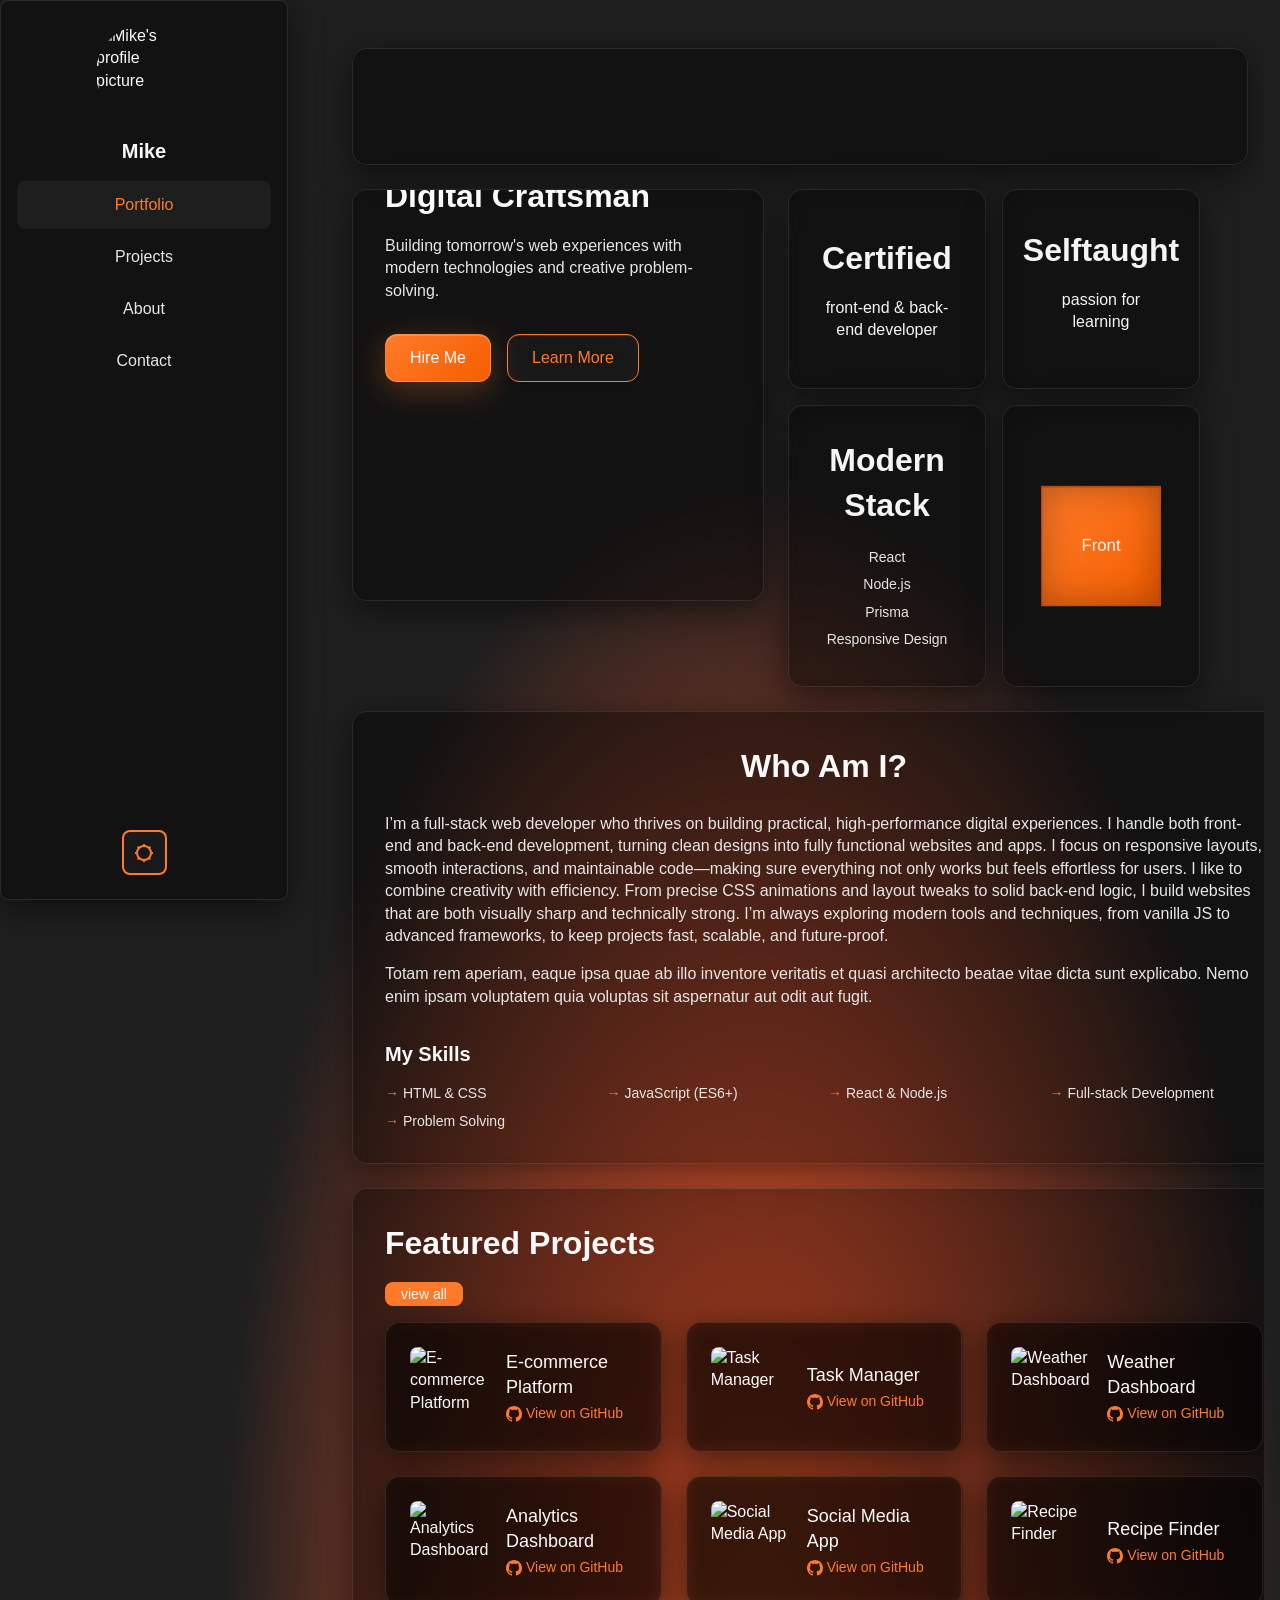
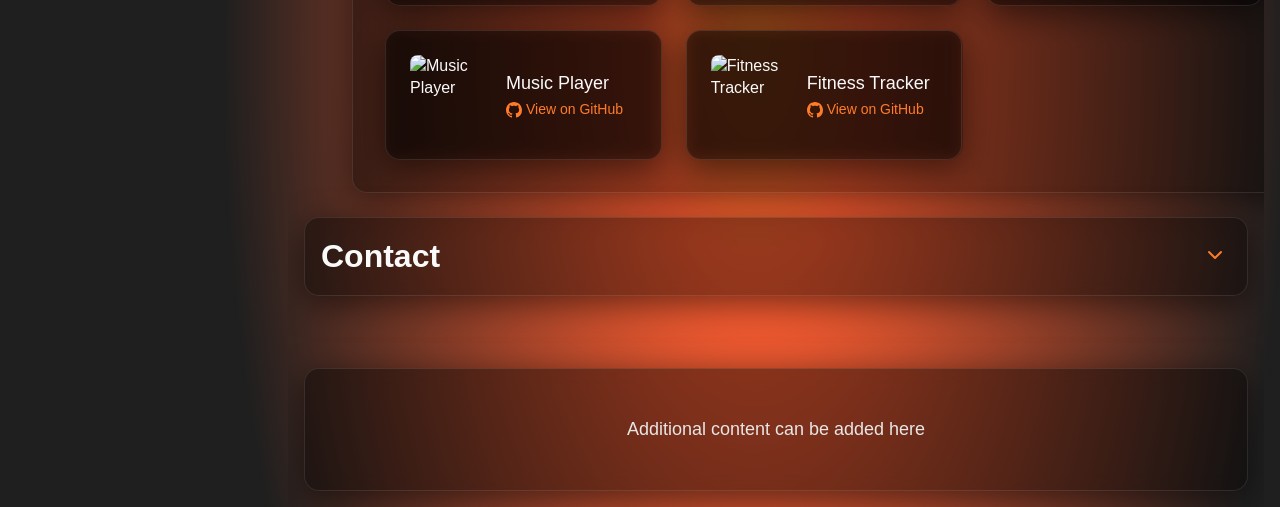
==== commit a2fe155c: "Update modernize CSS with glass buttons, proper alignment & responsive design" ====
--- a/pages/index.html
+++ b/pages/index.html
@@ -50,37 +50,65 @@
             <span class="dynamic-title"></span><span class="cursor"> | </span>
           </h1>
         </header>
+
         <section id="portfolio" class="about-grid">
+          <!-- Profile Card with Front/Back Content -->
           <article class="profile-card card glass">
-            <h2>Who Am I?</h2>
-            <p>
-              Lorem ipsum dolor sit amet consectetur adipisicing elit.
-              Consequatur alias facere atque neque minus cupiditate ad doloribus
-              provident qui sunt!
-            </p>
-            <button>learn more about me</button>
+            <!-- Front Side - Main Introduction -->
+            <div class="intro-text">
+              <h2>Full-stack Developer & Digital Craftsman</h2>
+              <p>
+                Building tomorrow's web experiences with modern technologies and
+                creative problem-solving.
+              </p>
+            </div>
+
+            <!-- Call-to-Action Buttons -->
+            <div class="cta-buttons">
+              <button class="btn-primary">Hire Me</button>
+              <button class="btn-secondary">Learn More</button>
+            </div>
+
+            <!-- Back Side - Detailed Bio (Hidden by default) -->
+            <div class="card-back">
+              <div class="bio-content">
+                <h3>About Mike</h3>
+                <div class="bio-points">
+                  <div class="bio-item" data-label="Experience">
+                    Self-taught developer with 2+ years building modern web
+                    applications
+                  </div>
+                  <div class="bio-item" data-label="Focus">
+                    React, Node.js, and responsive design
+                  </div>
+                  <div class="bio-item" data-label="Passion">
+                    Creating clean, efficient code and learning new technologies
+                  </div>
+                </div>
+                <button class="btn-back">Back to Overview</button>
+              </div>
+            </div>
           </article>
           <div class="info-cards">
             <article class="card glass">
               <h2>Certified</h2>
               <div class="certification-text">
-                <span class="cert-role">front-end developer</span>
-                <span class="cert-connector">&</span>
-                <span class="cert-role">backend developer</span>
+                <span class="cert-role">front-end & back-end developer</span>
+                <!-- <span class="cert-connector">&</span>
+                <span class="cert-role">backend developer</span> -->
               </div>
             </article>
             <article class="card glass">
-              <h2>10+</h2>
-              <p>projects in 2 years</p>
+              <h2>Selftaught</h2>
+              <p>passion for learning</p>
             </article>
             <article class="card glass">
-              <h2>Skills</h2>
+              <h2>Modern Stack</h2>
               <ul>
-                <li>HTML</li>
-                <li>CSS</li>
-                <li>Javascript</li>
                 <li>React</li>
-                <li>Node.JS</li>
+                <li>Node.js</li>
+                <li>Prisma</li>
+                <li>Responsive Design</li>
               </ul>
             </article>
             <article class="card glass">
@@ -100,14 +128,21 @@
 
         <section id="about" class="about-section">
           <div class="about-container glass">
-            <h2>About Me</h2>
+            <h2>Who Am I?</h2>
             <div class="about-content">
               <p>
-                Lorem ipsum dolor sit amet consectetur adipisicing elit.
-                Consequatur alias facere atque neque minus cupiditate ad
-                doloribus provident qui sunt! Sed ut perspiciatis unde omnis
-                iste natus error sit voluptatem accusantium doloremque
-                laudantium.
+                I’m a full-stack web developer who thrives on building
+                practical, high-performance digital experiences. I handle both
+                front-end and back-end development, turning clean designs into
+                fully functional websites and apps. I focus on responsive
+                layouts, smooth interactions, and maintainable code—making sure
+                everything not only works but feels effortless for users. I like
+                to combine creativity with efficiency. From precise CSS
+                animations and layout tweaks to solid back-end logic, I build
+                websites that are both visually sharp and technically strong.
+                I’m always exploring modern tools and techniques, from vanilla
+                JS to advanced frameworks, to keep projects fast, scalable, and
+                future-proof.
               </p>
               <p>
                 Totam rem aperiam, eaque ipsa quae ab illo inventore veritatis
@@ -122,7 +157,7 @@
                   <li>JavaScript (ES6+)</li>
                   <li>React & Node.js</li>
                   <li>Full-stack Development</li>
-                  <li>UI/UX Design</li>
+
                   <li>Problem Solving</li>
                 </ul>
               </div>
@@ -228,6 +263,118 @@
                 <h3 class="project-card-title">Analytics Dashboard</h3>
                 <a
                   href="https://github.com/mike/analytics-dashboard"
+                  class="project-card-link"
+                  target="_blank"
+                >
+                  <svg
+                    width="16"
+                    height="16"
+                    viewBox="0 0 24 24"
+                    fill="currentColor"
+                  >
+                    <path
+                      d="M12 0C5.37 0 0 5.37 0 12c0 5.31 3.435 9.795 8.205 11.385.6.105.825-.255.825-.57 0-.285-.015-1.23-.015-2.235-3.015.555-3.795-.735-4.035-1.41-.135-.345-.72-1.41-1.23-1.695-.42-.225-1.02-.78-.015-.795.945-.015 1.62.87 1.845 1.23 1.08 1.815 2.805 1.305 3.495.99.105-.78.42-1.305.765-1.605-2.67-.3-5.46-1.335-5.46-5.925 0-1.305.465-2.385 1.23-3.225-.12-.3-.54-1.53.12-3.18 0 0 1.005-.315 3.3 1.23.96-.27 1.98-.405 3-.405s2.04.135 3 .405c2.295-1.56 3.3-1.23 3.3-1.23.66 1.65.24 2.88.12 3.18.765.84 1.23 1.905 1.23 3.225 0 4.605-2.805 5.625-5.475 5.925.435.375.81 1.095.81 2.22 0 1.605-.015 2.895-.015 3.3 0 .315.225.69.825.57A12.02 12.02 0 0024 12c0-6.63-5.37-12-12-12z"
+                    />
+                  </svg>
+                  View on GitHub
+                </a>
+              </div>
+            </article>
+
+            <article class="project-card">
+              <img
+                src="https://images.unsplash.com/photo-1563986768609-322da13575f3?w=160&h=160&fit=crop"
+                alt="Social Media App"
+                class="project-card-image"
+              />
+              <div class="project-card-content">
+                <h3 class="project-card-title">Social Media App</h3>
+                <a
+                  href="https://github.com/mike/social-media-app"
+                  class="project-card-link"
+                  target="_blank"
+                >
+                  <svg
+                    width="16"
+                    height="16"
+                    viewBox="0 0 24 24"
+                    fill="currentColor"
+                  >
+                    <path
+                      d="M12 0C5.37 0 0 5.37 0 12c0 5.31 3.435 9.795 8.205 11.385.6.105.825-.255.825-.57 0-.285-.015-1.23-.015-2.235-3.015.555-3.795-.735-4.035-1.41-.135-.345-.72-1.41-1.23-1.695-.42-.225-1.02-.78-.015-.795.945-.015 1.62.87 1.845 1.23 1.08 1.815 2.805 1.305 3.495.99.105-.78.42-1.305.765-1.605-2.67-.3-5.46-1.335-5.46-5.925 0-1.305.465-2.385 1.23-3.225-.12-.3-.54-1.53.12-3.18 0 0 1.005-.315 3.3 1.23.96-.27 1.98-.405 3-.405s2.04.135 3 .405c2.295-1.56 3.3-1.23 3.3-1.23.66 1.65.24 2.88.12 3.18.765.84 1.23 1.905 1.23 3.225 0 4.605-2.805 5.625-5.475 5.925.435.375.81 1.095.81 2.22 0 1.605-.015 2.895-.015 3.3 0 .315.225.69.825.57A12.02 12.02 0 0024 12c0-6.63-5.37-12-12-12z"
+                    />
+                  </svg>
+                  View on GitHub
+                </a>
+              </div>
+            </article>
+
+            <article class="project-card">
+              <img
+                src="https://images.unsplash.com/photo-1556742049-0cfed4f6a45d?w=160&h=160&fit=crop"
+                alt="Recipe Finder"
+                class="project-card-image"
+              />
+              <div class="project-card-content">
+                <h3 class="project-card-title">Recipe Finder</h3>
+                <a
+                  href="https://github.com/mike/recipe-finder"
+                  class="project-card-link"
+                  target="_blank"
+                >
+                  <svg
+                    width="16"
+                    height="16"
+                    viewBox="0 0 24 24"
+                    fill="currentColor"
+                  >
+                    <path
+                      d="M12 0C5.37 0 0 5.37 0 12c0 5.31 3.435 9.795 8.205 11.385.6.105.825-.255.825-.57 0-.285-.015-1.23-.015-2.235-3.015.555-3.795-.735-4.035-1.41-.135-.345-.72-1.41-1.23-1.695-.42-.225-1.02-.78-.015-.795.945-.015 1.62.87 1.845 1.23 1.08 1.815 2.805 1.305 3.495.99.105-.78.42-1.305.765-1.605-2.67-.3-5.46-1.335-5.46-5.925 0-1.305.465-2.385 1.23-3.225-.12-.3-.54-1.53.12-3.18 0 0 1.005-.315 3.3 1.23.96-.27 1.98-.405 3-.405s2.04.135 3 .405c2.295-1.56 3.3-1.23 3.3-1.23.66 1.65.24 2.88.12 3.18.765.84 1.23 1.905 1.23 3.225 0 4.605-2.805 5.625-5.475 5.925.435.375.81 1.095.81 2.22 0 1.605-.015 2.895-.015 3.3 0 .315.225.69.825.57A12.02 12.02 0 0024 12c0-6.63-5.37-12-12-12z"
+                    />
+                  </svg>
+                  View on GitHub
+                </a>
+              </div>
+            </article>
+
+            <article class="project-card">
+              <img
+                src="https://images.unsplash.com/photo-1571019613454-1cb2f99b2d8b?w=160&h=160&fit=crop"
+                alt="Music Player"
+                class="project-card-image"
+              />
+              <div class="project-card-content">
+                <h3 class="project-card-title">Music Player</h3>
+                <a
+                  href="https://github.com/mike/music-player"
+                  class="project-card-link"
+                  target="_blank"
+                >
+                  <svg
+                    width="16"
+                    height="16"
+                    viewBox="0 0 24 24"
+                    fill="currentColor"
+                  >
+                    <path
+                      d="M12 0C5.37 0 0 5.37 0 12c0 5.31 3.435 9.795 8.205 11.385.6.105.825-.255.825-.57 0-.285-.015-1.23-.015-2.235-3.015.555-3.795-.735-4.035-1.41-.135-.345-.72-1.41-1.23-1.695-.42-.225-1.02-.78-.015-.795.945-.015 1.62.87 1.845 1.23 1.08 1.815 2.805 1.305 3.495.99.105-.78.42-1.305.765-1.605-2.67-.3-5.46-1.335-5.46-5.925 0-1.305.465-2.385 1.23-3.225-.12-.3-.54-1.53.12-3.18 0 0 1.005-.315 3.3 1.23.96-.27 1.98-.405 3-.405s2.04.135 3 .405c2.295-1.56 3.3-1.23 3.3-1.23.66 1.65.24 2.88.12 3.18.765.84 1.23 1.905 1.23 3.225 0 4.605-2.805 5.625-5.475 5.925.435.375.81 1.095.81 2.22 0 1.605-.015 2.895-.015 3.3 0 .315.225.69.825.57A12.02 12.02 0 0024 12c0-6.63-5.37-12-12-12z"
+                    />
+                  </svg>
+                  View on GitHub
+                </a>
+              </div>
+            </article>
+
+            <article class="project-card">
+              <img
+                src="https://images.unsplash.com/photo-1563013544-824ae1b704d3?w=160&h=160&fit=crop"
+                alt="Fitness Tracker"
+                class="project-card-image"
+              />
+              <div class="project-card-content">
+                <h3 class="project-card-title">Fitness Tracker</h3>
+                <a
+                  href="https://github.com/mike/fitness-tracker"
                   class="project-card-link"
                   target="_blank"
                 >
--- a/pages/css/variables.css
+++ b/pages/css/variables.css
@@ -1,24 +1,60 @@
-/* SIMPLIFIED CSS Variables - Essential Only */
+/* ==========================================================================
+   CSS CUSTOM PROPERTIES (VARIABLES) - 2026 DESIGN SYSTEM
+   ========================================================================== */
+
 :root {
-  /* Basic Spacing */
-  --spacing: 1rem;
+  /* =============
+     SPACING SYSTEM 
+     ============= */
+  --spacing-xs: 0.25rem;
+  --spacing-sm: 0.5rem;
+  --spacing-base: 1rem;
+  --spacing-lg: 1.5rem;
+  --spacing-xl: 2rem;
+  --spacing-2xl: 3rem;
 
-  /* Basic Layout */
-  --border-radius: 15px;
-  --sidebar-width: 18rem;
+  /* =============
+     TYPOGRAPHY 
+     ============= */
+  --font-size-sm: 0.875rem;
+  --font-size-base: 1rem;
+  --font-size-lg: 1.125rem;
+  --font-size-xl: 1.25rem;
+  --font-size-2xl: 1.5rem;
+  --font-size-3xl: 2rem;
 
-  /* Single Line Height - NO VARIATIONS */
   --line-height: 1.4;
+  --font-weight-normal: 400;
+  --font-weight-medium: 500;
+  --font-weight-bold: 700;
 
-  /* Essential Colors */
+  /* =============
+     COLORS 
+     ============= */
   --accent-color: hsl(22.99, 100%, 58.04%);
-  --text-color: hsl(0, 0%, 95%);
+  --accent-hover: hsl(22.99, 100%, 68.04%);
+  --accent-dark: hsl(22.99, 100%, 48.04%);
+
   --text-primary: hsl(0, 0%, 98%);
   --text-secondary: hsl(0, 0%, 90%);
+  --text-muted: hsl(0, 0%, 70%);
 
-  /* Glass Effect */
+  --bg-primary: hsl(165, 33.33%, 2.35%);
+  --bg-card: hsl(0, 0%, 8%);
+
+  /* =============
+     GLASSMORPHISM 
+     ============= */
   --glass-bg: rgba(0, 0, 0, 0.4);
   --glass-border: 1px solid rgba(255, 255, 255, 0.1);
   --glass-blur: blur(8px);
   --glass-shadow: 0 8px 32px rgba(0, 0, 0, 0.5);
+
+  /* =============
+     LAYOUT 
+     ============= */
+  --border-radius: 15px;
+  --border-radius-sm: 8px;
+  --sidebar-width: 18rem;
+  --max-width: 1200px;
 }
--- a/pages/css/styles.css
+++ b/pages/css/styles.css
@@ -1,4 +1,12 @@
-/* Universal Glass Effect */
+/* ==========================================================================
+   MODERN PORTFOLIO STYLES - 2026 DESIGN SYSTEM
+   Clean, variable-based architecture with glassmorphism effects
+   Mobile-first responsive design with modern interactions
+   ========================================================================== */
+
+/* =============
+   UNIVERSAL GLASS EFFECT 
+   ============= */
 .glass {
   background: var(--glass-bg);
   backdrop-filter: var(--glass-blur);
@@ -8,7 +16,9 @@
   position: relative;
 }
 
-/* Reset and Base Styles */
+/* =============
+   RESET AND BASE STYLES 
+   ============= */
 * {
   margin: 0;
   padding: 0;
@@ -23,35 +33,41 @@
 }
 
 body {
-  background-color: hsl(165, 33.33%, 2.35%);
-  font-family: Arial, Helvetica, sans-serif;
-  color: hsl(0, 0%, 95%);
-  line-height: var(--line-height);
-}
-
-/* Mobile First Layout */
+  background-color: var(--bg-primary);
+  font-family: -apple-system, BlinkMacSystemFont, "Segoe UI", Roboto, Oxygen,
+    Ubuntu, Cantarell, sans-serif;
+  color: var(--text-primary);
+  line-height: var(--line-height);
+}
+
+/* =============
+   MOBILE FIRST LAYOUT 
+   ============= */
 .portfolio-layout {
   display: grid;
   grid-template-columns: 1fr;
-  gap: var(--spacing);
+  gap: var(--spacing-base);
   min-height: 100vh;
   width: 100%;
-  padding: 0 0.75rem;
+  padding: 0 var(--spacing-sm);
   box-sizing: border-box;
   background-image: radial-gradient(
     ellipse farthest-corner at 59% 78%,
-    hsl(22.99, 100%, 58.04%) 0%,
+    var(--accent-color) 0%,
     hsl(12.96, 92.56%, 57.84%) 10%,
     hsl(0, 0%, 12%) 50%
   );
 }
 
+/* =============
+   PAGE HEADER - ALIGNED WITH PROFILE CARD
+   ============= */
 .page-header {
   display: flex;
-  justify-content: space-between;
+  justify-content: flex-start;
   align-items: center;
-  padding: 0.75rem;
-  margin-top: 5rem;
+  padding: var(--spacing-sm) var(--spacing-base);
+  margin-top: 6rem; /* Space for mobile sidebar */
   background: var(--glass-bg);
   backdrop-filter: var(--glass-blur);
   -webkit-backdrop-filter: var(--glass-blur);
@@ -61,38 +77,48 @@
   position: relative;
 }
 
+.page-header h1 {
+  text-align: left;
+  margin: 0;
+  font-size: clamp(1.5rem, 4vw, 2.5rem);
+  font-weight: var(--font-weight-bold);
+  line-height: var(--line-height);
+  color: var(--text-primary);
+}
+
+/* =============
+   MAIN CONTENT SPACING
+   ============= */
 .main-content {
   display: flex;
   flex-direction: column;
-  gap: var(--spacing);
-  /* margin-top: 1rem; */
+  gap: var(--spacing-lg);
   padding: 0;
   overflow-y: auto;
   width: 100%;
 }
 
-/* Mobile First Sidebar */
+/* =============
+   MOBILE FIRST SIDEBAR 
+   ============= */
 .sidebar {
   position: fixed;
   top: 0;
   left: 0;
-  margin-top: 1rem;
-  margin-bottom: 1rem;
-  padding: 0.75rem;
+  margin: var(--spacing-base);
+  padding: var(--spacing-sm);
   background: var(--glass-bg);
   backdrop-filter: var(--glass-blur);
   -webkit-backdrop-filter: var(--glass-blur);
-  border-radius: 0.5rem;
+  border-radius: var(--border-radius-sm);
   border: var(--glass-border);
   box-shadow: var(--glass-shadow);
   display: flex;
   flex-direction: row;
   justify-content: space-between;
   align-items: center;
-  width: 100%;
-  max-width: 100%;
+  width: calc(100% - 2rem);
   height: auto;
-  overflow: hidden;
   z-index: 1000;
 }
 
@@ -100,7 +126,6 @@
   display: flex;
   flex-direction: row;
   align-items: center;
-  width: auto;
   padding-bottom: 0;
 }
 
@@ -110,23 +135,22 @@
   border-radius: 50%;
   object-fit: cover;
   margin-bottom: 0;
-  margin-right: 0.5rem;
+  margin-right: var(--spacing-sm);
 }
 
 .profile-name {
-  color: var(--text-color);
-  font-weight: 700;
-  font-size: 1rem;
+  color: var(--text-primary);
+  font-weight: var(--font-weight-bold);
+  font-size: var(--font-size-base);
   line-height: var(--line-height);
 }
 
 .nav-links {
-  width: auto;
   list-style: none;
   display: flex;
   margin: 0;
   flex-wrap: nowrap;
-  overflow: hidden;
+  gap: var(--spacing-xs);
 }
 
 .nav-links li {
@@ -138,36 +162,28 @@
   display: flex;
   justify-content: center;
   align-items: center;
-  width: 100%;
-  padding: 0 0.25rem;
-  color: var(--text-color);
-  font-size: 0.75rem;
+  padding: var(--spacing-xs) var(--spacing-sm);
+  color: var(--text-secondary);
+  font-size: var(--font-size-sm);
   text-decoration: none;
-  border-radius: 0.25rem;
+  border-radius: var(--border-radius-sm);
   min-height: 2rem;
-  margin: 0 0.1rem;
-  transition: background 0.25s ease-in-out, color 0.25s ease-in-out;
+  transition: all 0.3s ease;
   white-space: nowrap;
   line-height: var(--line-height);
 }
 
 .nav-link:hover,
 .nav-link.active {
-  color: hsl(22.99, 100%, 58.04%);
-  filter: saturate(1.5) brightness(1.2);
-}
-
-/* Mobile First Components */
-.page-header h1 {
-  text-align: left;
-  margin: 0.5rem;
-  font-size: 1.75rem;
-  font-weight: 700;
-  line-height: var(--line-height);
-}
-
+  color: var(--accent-color);
+  background: rgba(255, 255, 255, 0.05);
+}
+
+/* =============
+   CARD COMPONENTS - CENTERED CONTENT
+   ============= */
 .card {
-  padding: 1.5rem;
+  padding: var(--spacing-lg);
   background: var(--glass-bg);
   backdrop-filter: var(--glass-blur);
   -webkit-backdrop-filter: var(--glass-blur);
@@ -178,39 +194,27 @@
   flex-direction: column;
   justify-content: center;
   align-items: center;
+  text-align: center;
   min-height: 150px;
   position: relative;
   overflow: hidden;
 }
 
 .card h2 {
-  font-size: 1.25rem;
-  margin-bottom: 0.75rem;
-  text-align: left;
-  line-height: var(--line-height);
+  font-size: clamp(var(--font-size-lg), 3vw, var(--font-size-2xl));
+  margin-bottom: var(--spacing-base);
+  color: var(--text-primary);
+  font-weight: var(--font-weight-bold);
+  line-height: var(--line-height);
+  text-align: center;
 }
 
 .card p {
-  font-size: 0.875rem;
-  line-height: var(--line-height);
-  margin-bottom: 0.75rem;
-  text-align: left;
-}
-
-.card button {
-  margin-top: var(--spacing);
-  padding: 0.1rem 0.4rem;
-  background: var(--accent-color);
-  color: var(--text-color);
-  border: none;
-  border-radius: 5px;
-  cursor: pointer;
-  line-height: var(--line-height);
-}
-
-.card button:focus {
-  outline: 2px solid var(--text-color);
-  outline-offset: 2px;
+  font-size: var(--font-size-sm);
+  line-height: var(--line-height);
+  margin-bottom: var(--spacing-sm);
+  color: var(--text-secondary);
+  text-align: center;
 }
 
 .card ul {
@@ -218,71 +222,234 @@
   padding: 0;
   margin: 0;
   width: 100%;
+  text-align: center;
 }
 
 .card li {
-  font-size: 0.875rem;
-  line-height: var(--line-height);
-  padding: 0;
-  color: var(--text-color);
+  font-size: var(--font-size-sm);
+  line-height: var(--line-height);
+  padding: var(--spacing-xs) 0;
+  color: var(--text-secondary);
   text-align: center;
 }
 
-/* Proper semantic styling for certification card */
-.certification-text {
+/* =============
+   MODERN BUTTON SYSTEM WITH GLASS EFFECTS & SQUIRCLE CORNERS
+   ============= */
+.btn-primary,
+.btn-secondary,
+.btn-back {
+  padding: clamp(0.5rem, 2vw, 0.75rem) clamp(1rem, 4vw, 1.5rem);
+  border: none;
+  border-radius: 12px; /* Modern squircle-like rounded corners */
+  font-size: clamp(var(--font-size-sm), 2vw, var(--font-size-base));
+  font-weight: var(--font-weight-medium);
+  cursor: pointer;
+  transition: all 0.4s cubic-bezier(0.23, 1, 0.32, 1);
+  line-height: var(--line-height);
+  position: relative;
+  overflow: hidden;
+  backdrop-filter: blur(10px);
+  -webkit-backdrop-filter: blur(10px);
+}
+
+/* Glass effect primary button */
+.btn-primary {
+  background: linear-gradient(135deg, var(--accent-color), var(--accent-dark));
+  color: var(--text-primary);
+  border: 1px solid rgba(255, 255, 255, 0.2);
+  box-shadow: 0 8px 32px rgba(247, 119, 55, 0.3),
+    inset 0 1px 0 rgba(255, 255, 255, 0.2);
+}
+
+.btn-primary::before {
+  content: "";
+  position: absolute;
+  top: 0;
+  left: 0;
+  right: 0;
+  bottom: 0;
+  background: linear-gradient(135deg, rgba(255, 255, 255, 0.1), transparent);
+  opacity: 0;
+  transition: opacity 0.3s ease;
+}
+
+.btn-primary:hover {
+  transform: translateY(-3px) scale(1.02);
+  box-shadow: 0 12px 48px rgba(247, 119, 55, 0.4),
+    inset 0 1px 0 rgba(255, 255, 255, 0.3);
+}
+
+.btn-primary:hover::before {
+  opacity: 1;
+}
+
+/* Glass effect secondary button */
+.btn-secondary {
+  background: rgba(255, 255, 255, 0.05);
+  color: var(--accent-color);
+  border: 1px solid var(--accent-color);
+  backdrop-filter: blur(10px);
+  -webkit-backdrop-filter: blur(10px);
+  box-shadow: 0 4px 16px rgba(0, 0, 0, 0.1),
+    inset 0 1px 0 rgba(255, 255, 255, 0.1);
+}
+
+.btn-secondary:hover {
+  background: var(--accent-color);
+  color: var(--text-primary);
+  transform: translateY(-2px) scale(1.02);
+  box-shadow: 0 8px 32px rgba(247, 119, 55, 0.3);
+}
+
+/* Glass effect back button */
+.btn-back {
+  background: rgba(255, 255, 255, 0.08);
+  color: var(--text-secondary);
+  border: 1px solid rgba(255, 255, 255, 0.1);
+  backdrop-filter: blur(10px);
+  -webkit-backdrop-filter: blur(10px);
+}
+
+.btn-back:hover {
+  background: rgba(255, 255, 255, 0.12);
+  color: var(--text-primary);
+  transform: translateY(-1px);
+}
+
+/* =============
+   PROFILE CARD WITH LEFT ALIGNMENT & FLIP ANIMATION
+   ============= */
+.profile-card {
+  position: relative;
+  transform-style: preserve-3d;
+  transition: transform 0.8s cubic-bezier(0.68, -0.55, 0.265, 1.55);
+  perspective: 1000px;
+  text-align: left;
+  align-items: flex-start;
+}
+
+.profile-card.flipped {
+  transform: rotateY(180deg);
+}
+
+/* Front content - left aligned */
+.intro-text {
+  text-align: left;
+  width: 100%;
+}
+
+.intro-text h2,
+.intro-text p {
+  text-align: left;
+}
+
+.cta-buttons {
+  display: flex;
+  gap: var(--spacing-sm);
+  margin-top: var(--spacing-base);
+  flex-wrap: wrap;
+}
+
+/* Back side content - centered */
+.card-back {
+  position: absolute;
+  top: 0;
+  left: 0;
+  width: 100%;
+  height: 100%;
+  padding: var(--spacing-lg);
+  background: var(--glass-bg);
+  backdrop-filter: var(--glass-blur);
+  -webkit-backdrop-filter: var(--glass-blur);
+  border-radius: var(--border-radius);
+  opacity: 0;
+  visibility: hidden;
+  transition: all 0.8s cubic-bezier(0.68, -0.55, 0.265, 1.55);
+  backface-visibility: hidden;
+  transform: rotateY(180deg);
   display: flex;
   flex-direction: column;
-  align-items: center;
-  line-height: var(--line-height);
-  gap: 0.2rem;
-}
-
-.cert-role {
-  font-size: 0.875rem;
-  color: var(--text-color);
-}
-
-.cert-connector {
-  font-size: 1rem;
-  color: var(--text-color);
-  font-weight: bold;
-}
-
-/* Mobile First Grid Layouts */
+  justify-content: center;
+  text-align: center;
+}
+
+.profile-card.flipped .card-back {
+  opacity: 1;
+  visibility: visible;
+  transform: rotateY(0deg);
+}
+
+.profile-card .intro-text,
+.profile-card .cta-buttons {
+  transition: opacity 0.4s cubic-bezier(0.68, -0.55, 0.265, 1.55);
+  backface-visibility: hidden;
+}
+
+.profile-card.flipped .intro-text,
+.profile-card.flipped .cta-buttons {
+  opacity: 0;
+}
+
+/* Bio content styling - centered in back card */
+.bio-content {
+  text-align: center;
+}
+
+.bio-content h3 {
+  font-size: var(--font-size-xl);
+  margin-bottom: var(--spacing-base);
+  color: var(--accent-color);
+  font-weight: var(--font-weight-bold);
+  text-align: center;
+}
+
+.bio-points {
+  display: flex;
+  flex-direction: column;
+  gap: var(--spacing-sm);
+  margin-bottom: var(--spacing-lg);
+}
+
+.bio-item {
+  font-size: var(--font-size-sm);
+  line-height: var(--line-height);
+  color: var(--text-secondary);
+  text-align: left;
+}
+
+.bio-item::before {
+  content: attr(data-label) ": ";
+  font-weight: var(--font-weight-bold);
+  color: var(--accent-color);
+  display: inline-block;
+  margin-right: var(--spacing-xs);
+}
+
+/* =============
+   GRID LAYOUTS 
+   ============= */
 .about-grid {
   display: grid;
   grid-template-columns: 1fr;
-  gap: var(--spacing);
-}
-
-.profile-card {
-  display: flex;
-  flex-direction: column;
-  align-items: flex-start;
+  gap: var(--spacing-base);
 }
 
 .info-cards {
   display: grid;
   grid-template-columns: repeat(2, 1fr);
-  gap: var(--spacing);
-}
-
-.info-cards ul {
-  list-style: none;
-  margin: 0.5rem 0;
-}
-
-.info-cards li {
-  line-height: var(--line-height);
-}
-
-/* Mobile First Project Section */
+  gap: var(--spacing-base);
+}
+
+/* =============
+   PROJECT SECTION 
+   ============= */
 .projectcard {
   display: flex;
   flex-direction: column;
   align-items: flex-start;
-  gap: var(--spacing);
-  padding: 1rem;
+  gap: var(--spacing-base);
+  padding: var(--spacing-lg);
   background: var(--glass-bg);
   backdrop-filter: var(--glass-blur);
   -webkit-backdrop-filter: var(--glass-blur);
@@ -290,32 +457,40 @@
   border: var(--glass-border);
   box-shadow: var(--glass-shadow);
   width: 100%;
-  max-width: 100%;
-  margin: 0;
   box-sizing: border-box;
   position: relative;
   overflow: hidden;
 }
 
 .projectcard h2 {
-  font-size: 1.25rem;
+  font-size: clamp(var(--font-size-lg), 3vw, var(--font-size-2xl));
+  margin: 0;
+  color: var(--text-primary);
+  font-weight: var(--font-weight-bold);
   text-align: left;
-  margin: 0;
-  line-height: var(--line-height);
 }
 
 .projectcard button {
   align-self: flex-start;
-  text-align: center;
-  line-height: var(--line-height);
-}
-
-/* Mobile First Project Cards */
+  padding: var(--spacing-xs) var(--spacing-base);
+  background: var(--accent-color);
+  color: var(--text-primary);
+  border: none;
+  border-radius: var(--border-radius-sm);
+  font-size: var(--font-size-sm);
+  cursor: pointer;
+  transition: all 0.3s ease;
+}
+
+.projectcard button:hover {
+  background: var(--accent-hover);
+  transform: translateY(-2px);
+}
+
 .project-grid {
   display: grid;
   grid-template-columns: 1fr;
-  gap: var(--spacing);
-  margin: 0;
+  gap: var(--spacing-base);
   width: 100%;
 }
 
@@ -323,267 +498,145 @@
   display: flex;
   flex-direction: column;
   align-items: center;
-  gap: 1rem;
-  padding: 1.25rem;
-  background: transparent;
-  border-radius: var(--border-radius);
-  border: none;
-  box-shadow: none;
-  transition: transform 0.3s ease, box-shadow 0.3s ease;
-  position: relative;
-  overflow: hidden;
-}
-
-.project-card:hover {
-  transform: translateY(-4px);
-  box-shadow: 0 12px 40px rgba(0, 0, 0, 0.6);
-}
-
-.project-card-image {
-  width: 60px;
-  height: 60px;
-  object-fit: cover;
-  border-radius: 8px;
-  flex-shrink: 0;
-}
-
-.project-card-content {
-  flex: 1;
-  display: flex;
-  flex-direction: column;
-  gap: 0.5rem;
-  text-align: center;
-}
-
-.project-card-title {
-  font-size: 1rem;
-  font-weight: 600;
-  margin: 0;
-  color: hsl(0, 0%, 95%);
-  line-height: var(--line-height);
-}
-
-.project-card-link {
-  display: inline-flex;
-  align-items: center;
-  gap: 0.5rem;
-  color: hsl(22.99, 100%, 58.04%);
-  text-decoration: none;
-  font-size: 0.8rem;
-  transition: color 0.3s ease;
-  line-height: var(--line-height);
-}
-
-.project-card-link:hover {
-  color: hsl(22.99, 100%, 68.04%);
-}
-
-.project-images {
-  display: none;
-}
-
-/* About Section */
-.about-section {
-  width: 100%;
-  margin: var(--spacing) 0;
-}
-
-.about-container {
-  padding: 2rem;
-  border-radius: var(--border-radius);
-  width: 100%;
-}
-
-.about-container h2 {
-  font-size: 2rem;
-  margin-bottom: 1.5rem;
-  color: var(--text-primary);
-  text-align: center;
-  line-height: var(--line-height);
-}
-
-.about-content {
-  display: flex;
-  flex-direction: column;
-  gap: 1.5rem;
-}
-
-.about-content p {
-  font-size: 1rem;
-  line-height: var(--line-height);
-  color: var(--text-secondary);
-  text-align: left;
-}
-
-.about-skills {
-  margin-top: 1rem;
-}
-
-.about-skills h3 {
-  font-size: 1.25rem;
-  margin-bottom: 1rem;
-  color: var(--text-primary);
-  line-height: var(--line-height);
-}
-
-.about-skills ul {
-  list-style: none;
-  display: grid;
-  grid-template-columns: repeat(2, 1fr);
-  gap: 0.5rem;
-}
-
-.about-skills li {
-  font-size: 0.9rem;
-  color: var(--text-secondary);
-  padding: 0;
-  line-height: var(--line-height);
-}
-
-.about-skills li:before {
-  content: "→";
-  color: var(--accent-color);
-  margin-right: 0.5rem;
-}
-
-/* Contact Section */
-.contact-section {
-  width: 100%;
+  gap: var(--spacing-base);
+  padding: var(--spacing-lg);
   background: var(--glass-bg);
   backdrop-filter: var(--glass-blur);
   -webkit-backdrop-filter: var(--glass-blur);
   border-radius: var(--border-radius);
   border: var(--glass-border);
   box-shadow: var(--glass-shadow);
+  transition: transform 0.3s ease, box-shadow 0.3s ease;
+  position: relative;
   overflow: hidden;
-  position: relative;
-}
-
-.contact-header {
-  display: flex;
-  justify-content: space-between;
+}
+
+.project-card:hover {
+  transform: translateY(-4px);
+  box-shadow: 0 12px 40px rgba(0, 0, 0, 0.6);
+}
+
+.project-card-image {
+  width: 60px;
+  height: 60px;
+  object-fit: cover;
+  border-radius: var(--border-radius-sm);
+  flex-shrink: 0;
+}
+
+.project-card-content {
+  flex: 1;
+  display: flex;
+  flex-direction: column;
+  gap: var(--spacing-xs);
+  text-align: center;
+}
+
+.project-card-title {
+  font-size: var(--font-size-base);
+  font-weight: var(--font-weight-medium);
+  margin: 0;
+  color: var(--text-primary);
+  line-height: var(--line-height);
+}
+
+.project-card-link {
+  display: inline-flex;
   align-items: center;
-  padding: 1rem;
-  cursor: pointer;
-  transition: background-color 0.3s ease;
-}
-
-.contact-header:hover {
-  background: hsl(0, 0%, 12%);
-}
-
-.contact-header h2 {
-  font-size: 1.25rem;
+  gap: var(--spacing-xs);
+  color: var(--accent-color);
+  text-decoration: none;
+  font-size: var(--font-size-sm);
+  transition: color 0.3s ease;
+  line-height: var(--line-height);
+}
+
+.project-card-link:hover {
+  color: var(--accent-hover);
+}
+
+/* Hide project images on mobile */
+.project-images {
+  display: none;
+}
+
+/* =============
+   ABOUT SECTION 
+   ============= */
+.about-section {
+  width: 100%;
   margin: 0;
-  color: var(--text-color);
-  line-height: var(--line-height);
-}
-
-.contact-toggle {
-  background: none;
-  border: none;
+}
+
+.about-container {
+  padding: var(--spacing-xl);
+  border-radius: var(--border-radius);
+  width: 100%;
+  background: var(--glass-bg);
+  backdrop-filter: var(--glass-blur);
+  -webkit-backdrop-filter: var(--glass-blur);
+  border: var(--glass-border);
+  box-shadow: var(--glass-shadow);
+}
+
+.about-container h2 {
+  font-size: clamp(var(--font-size-xl), 4vw, var(--font-size-3xl));
+  margin-bottom: var(--spacing-lg);
+  color: var(--text-primary);
+  text-align: center;
+  font-weight: var(--font-weight-bold);
+}
+
+.about-content {
+  display: flex;
+  flex-direction: column;
+  gap: var(--spacing-base);
+}
+
+.about-content p {
+  font-size: var(--font-size-base);
+  line-height: var(--line-height);
+  color: var(--text-secondary);
+  text-align: left;
+}
+
+.about-skills {
+  margin-top: var(--spacing-base);
+}
+
+.about-skills h3 {
+  font-size: var(--font-size-xl);
+  margin-bottom: var(--spacing-base);
+  color: var(--text-primary);
+  font-weight: var(--font-weight-bold);
+}
+
+.about-skills ul {
+  list-style: none;
+  display: grid;
+  grid-template-columns: repeat(auto-fit, minmax(200px, 1fr));
+  gap: var(--spacing-sm);
+}
+
+.about-skills li {
+  font-size: var(--font-size-sm);
+  color: var(--text-secondary);
+  padding: 0;
+  line-height: var(--line-height);
+}
+
+.about-skills li:before {
+  content: "→";
   color: var(--accent-color);
-  cursor: pointer;
-  padding: 0.25rem;
-  border-radius: 0.25rem;
-  transition: transform 0.3s ease;
-}
-
-.contact-toggle:focus {
-  outline: 2px solid var(--accent-color);
-  outline-offset: 2px;
-}
-
-.contact-arrow {
-  transition: transform 0.3s ease;
-}
-
-.contact-section.expanded .contact-arrow {
-  transform: rotate(180deg);
-}
-
-.contact-form-container {
-  max-height: 0;
-  overflow: hidden;
-  transition: max-height 0.4s ease-in-out, padding 0.4s ease-in-out;
-}
-
-.contact-section.expanded .contact-form-container {
-  max-height: 600px;
-  padding: 0 1rem 1rem 1rem;
-}
-
-.contact-form {
-  display: flex;
-  flex-direction: column;
-  gap: 1rem;
-}
-
-.form-group {
-  display: flex;
-  flex-direction: column;
-  gap: 0.5rem;
-}
-
-.form-group label {
-  color: var(--text-color);
-  font-size: 0.9rem;
-  font-weight: 600;
-  line-height: var(--line-height);
-}
-
-.form-group input,
-.form-group textarea {
-  padding: 0.75rem;
-  background: hsl(0, 0%, 8%);
-  border: 1px solid hsl(0, 0%, 20%);
-  border-radius: 0.5rem;
-  color: var(--text-color);
-  font-size: 0.9rem;
-  transition: border-color 0.3s ease, box-shadow 0.3s ease;
-  line-height: var(--line-height);
-}
-
-.form-group input:focus,
-.form-group textarea:focus {
-  outline: none;
-  border-color: var(--accent-color);
-  box-shadow: 0 0 0 2px hsla(22.99, 100%, 58.04%, 0.2);
-}
-
-.form-group textarea {
-  resize: vertical;
-  min-height: 100px;
-}
-
-.submit-btn {
-  padding: 0.75rem 1.5rem;
-  background: var(--accent-color);
-  color: hsl(0, 0%, 100%);
-  border: none;
-  border-radius: 0.5rem;
-  font-size: 0.9rem;
-  font-weight: 600;
-  cursor: pointer;
-  transition: background-color 0.3s ease, transform 0.2s ease;
-  align-self: flex-start;
-  line-height: var(--line-height);
-}
-
-.submit-btn:hover {
-  background: hsl(22.99, 100%, 48.04%);
-  transform: translateY(-1px);
-}
-
-.submit-btn:focus {
-  outline: 2px solid var(--accent-color);
-  outline-offset: 2px;
-}
-
-/* Cube Animation */
+  margin-right: var(--spacing-xs);
+}
+
+/* =============
+   CUBE ANIMATION - RESPONSIVE SIZING
+   ============= */
 .cube-container {
-  width: 80px;
-  height: 80px;
+  width: clamp(60px, 8vw, 80px);
+  height: clamp(60px, 8vw, 80px);
   perspective: 250px;
   margin: auto;
 }
@@ -598,51 +651,55 @@
 
 .side {
   position: absolute;
-  width: 80px;
-  height: 80px;
-  background: var(--accent-color);
-  border: 1px solid rgba(0, 0, 0, 0.5);
-  box-shadow: inset 0 0 30px rgba(0, 0, 0, 0.5);
+  width: 100%;
+  height: 100%;
+  background: linear-gradient(135deg, var(--accent-color), var(--accent-dark));
+  border: 1px solid rgba(0, 0, 0, 0.3);
+  box-shadow: inset 0 0 30px rgba(0, 0, 0, 0.3);
   display: flex;
   justify-content: center;
   align-items: center;
-  font-size: 0.75rem;
+  font-size: clamp(0.6rem, 1.5vw, 0.8rem);
+  font-weight: var(--font-weight-medium);
+  color: var(--text-primary);
   line-height: var(--line-height);
 }
 
 .front {
-  transform: translateZ(40px) rotateY(0deg);
+  transform: translateZ(40px);
 }
 .back {
   transform: translateZ(-40px) rotateY(180deg);
 }
 .top {
-  transform: translateY(-40px) rotateX(90deg) rotateY(0deg);
+  transform: rotateX(90deg) translateZ(40px);
 }
 .bottom {
-  transform: translateY(40px) rotateX(-90deg) rotateY(0deg);
+  transform: rotateX(-90deg) translateZ(40px);
 }
 .left {
-  transform: translateX(-40px) rotateY(-90deg);
+  transform: rotateY(-90deg) translateZ(40px);
 }
 .right {
-  transform: translateX(40px) rotateY(90deg);
+  transform: rotateY(90deg) translateZ(40px);
 }
 
 @keyframes rotate-cube {
   from {
-    transform: rotateY(0);
+    transform: rotateX(0) rotateY(0);
   }
   to {
-    transform: rotateY(360deg);
-  }
-}
-
-/* Color Sweep Animation for Title */
+    transform: rotateX(360deg) rotateY(360deg);
+  }
+}
+
+/* =============
+   DYNAMIC TITLE ANIMATION 
+   ============= */
 .dynamic-title {
-  font-size: 1.75rem;
-  font-weight: 700;
-  color: var(--text-color);
+  font-size: clamp(1.5rem, 4vw, 2.5rem);
+  font-weight: var(--font-weight-bold);
+  color: var(--text-secondary);
   position: relative;
   display: inline-block;
   line-height: var(--line-height);
@@ -660,10 +717,6 @@
   animation: colorSweep 2s ease-in-out forwards;
 }
 
-.dynamic-title.fade {
-  animation: fadeOut 0.5s ease-in-out forwards 2s;
-}
-
 @keyframes colorSweep {
   0% {
     width: 0%;
@@ -673,6 +726,10 @@
   }
 }
 
+.dynamic-title.fade {
+  animation: fadeOut 0.5s ease-in-out forwards 2s;
+}
+
 @keyframes fadeOut {
   0% {
     opacity: 1;
@@ -686,202 +743,307 @@
   display: none;
 }
 
-/* Mode toggle button */
-.mode-toggle {
-  display: none;
-  margin-top: auto;
-  padding: 0.4rem;
-  background: none;
-  border: 2px solid var(--accent-color);
-  border-radius: 5px;
-  cursor: pointer;
-  justify-content: center;
-  align-items: center;
-  width: 35px;
-  height: 35px;
-}
-
-.mode-toggle:focus {
-  outline: 2px solid var(--text-color);
-  outline-offset: 2px;
-}
-
-/* Sun/moon animation */
-.mode-icon {
-  transition: transform 0.6s ease-in-out;
-}
-
-.light-mode .mode-icon .sun {
-  opacity: 0;
-  transform: translateY(10px);
-}
-
-.light-mode .mode-icon .moon {
-  opacity: 1;
-  transform: translateY(0);
-}
-
-.mode-icon .sun {
-  opacity: 1;
-  transform: translateY(0);
-}
-
-.mode-icon .moon {
-  opacity: 0;
-  transform: translateY(10px);
-}
-
-/* Portfolio Footer */
-.portfolio-footer {
-  width: 100vw;
-  margin-left: calc(-50vw + 50%);
-  margin-top: var(--spacing);
-  padding: 2rem 1rem;
-  background: var(--glass-bg);
-  backdrop-filter: var(--glass-blur);
-  -webkit-backdrop-filter: var(--glass-blur);
-  border: var(--glass-border);
-  box-shadow: var(--glass-shadow);
-  border-radius: var(--border-radius);
-  position: relative;
-}
-
-.footer-content {
-  max-width: 1200px;
-  margin: 0 auto;
-  text-align: center;
-  color: var(--text-color);
-}
-
-.footer-content p {
-  font-size: 1rem;
-  margin: 0;
-  opacity: 0.8;
-  line-height: var(--line-height);
-}
-
-/* Site Footer */
-.site-footer {
-  width: 100%;
-  padding: 2rem 0.75rem;
+/* =============
+   CONTACT SECTION 
+   ============= */
+.contact-section {
+  width: 100%;
   background: var(--glass-bg);
   backdrop-filter: var(--glass-blur);
   -webkit-backdrop-filter: var(--glass-blur);
   border-radius: var(--border-radius);
   border: var(--glass-border);
   box-shadow: var(--glass-shadow);
-  margin-top: 2rem;
+  overflow: hidden;
   position: relative;
 }
 
-.footer-content {
+.contact-header {
+  display: flex;
+  justify-content: space-between;
+  align-items: center;
+  padding: var(--spacing-base);
+  cursor: pointer;
+  transition: background-color 0.3s ease;
+}
+
+.contact-header:hover {
+  background: rgba(255, 255, 255, 0.05);
+}
+
+.contact-header h2 {
+  font-size: clamp(var(--font-size-lg), 3vw, var(--font-size-2xl));
+  margin: 0;
+  color: var(--text-primary);
+  font-weight: var(--font-weight-bold);
+}
+
+.contact-toggle {
+  background: none;
+  border: none;
+  color: var(--accent-color);
+  cursor: pointer;
+  padding: var(--spacing-xs);
+  border-radius: var(--border-radius-sm);
+  transition: transform 0.3s ease;
+}
+
+.contact-arrow {
+  transition: transform 0.3s ease;
+}
+
+.contact-section.expanded .contact-arrow {
+  transform: rotate(180deg);
+}
+
+/* =============
+   FORM STYLES WITH GLASS EFFECTS
+   ============= */
+.contact-form-container {
+  max-height: 0;
+  overflow: hidden;
+  transition: max-height 0.4s ease, padding 0.4s ease;
+}
+
+.contact-section.expanded .contact-form-container {
+  max-height: 600px;
+  padding: 0 var(--spacing-base) var(--spacing-base);
+}
+
+.contact-form {
+  display: flex;
+  flex-direction: column;
+  gap: var(--spacing-base);
+}
+
+.form-group {
+  display: flex;
+  flex-direction: column;
+  gap: var(--spacing-xs);
+}
+
+.form-group label {
+  color: var(--text-primary);
+  font-size: var(--font-size-sm);
+  font-weight: var(--font-weight-medium);
+}
+
+.form-group input,
+.form-group textarea {
+  padding: var(--spacing-sm);
+  background: rgba(255, 255, 255, 0.05);
+  border: 1px solid rgba(255, 255, 255, 0.1);
+  border-radius: var(--border-radius-sm);
+  color: var(--text-primary);
+  font-size: var(--font-size-sm);
+  transition: border-color 0.3s ease, box-shadow 0.3s ease;
+  backdrop-filter: blur(10px);
+  -webkit-backdrop-filter: blur(10px);
+}
+
+.form-group input:focus,
+.form-group textarea:focus {
+  outline: none;
+  border-color: var(--accent-color);
+  box-shadow: 0 0 0 2px rgba(247, 119, 55, 0.2);
+}
+
+.form-group textarea {
+  resize: vertical;
+  min-height: 100px;
+}
+
+.submit-btn {
+  padding: clamp(0.5rem, 2vw, 0.75rem) clamp(1rem, 4vw, 1.5rem);
+  background: linear-gradient(135deg, var(--accent-color), var(--accent-dark));
+  color: var(--text-primary);
+  border: none;
+  border-radius: 12px;
+  font-size: clamp(var(--font-size-sm), 2vw, var(--font-size-base));
+  font-weight: var(--font-weight-medium);
+  cursor: pointer;
+  transition: all 0.3s ease;
+  align-self: flex-start;
+  backdrop-filter: blur(10px);
+  box-shadow: 0 8px 32px rgba(247, 119, 55, 0.3);
+}
+
+.submit-btn:hover {
+  transform: translateY(-2px) scale(1.02);
+  box-shadow: 0 12px 48px rgba(247, 119, 55, 0.4);
+}
+
+/* =============
+   FOOTER 
+   ============= */
+.site-footer {
+  width: 100%;
+  padding: var(--spacing-xl) var(--spacing-base);
+  background: var(--glass-bg);
+  backdrop-filter: var(--glass-blur);
+  -webkit-backdrop-filter: var(--glass-blur);
+  border-radius: var(--border-radius);
+  border: var(--glass-border);
+  box-shadow: var(--glass-shadow);
+  margin-top: var(--spacing-xl);
   text-align: center;
 }
 
 .footer-content p {
-  color: var(--text-color);
-  font-size: 1rem;
+  color: var(--text-secondary);
+  font-size: var(--font-size-base);
   margin: 0;
-  line-height: var(--line-height);
-}
-
-/* Desktop Media Queries */
+}
+
+/* =============
+   MODE TOGGLE 
+   ============= */
+.mode-toggle {
+  display: none;
+  padding: var(--spacing-xs);
+  background: rgba(255, 255, 255, 0.05);
+  border: 2px solid var(--accent-color);
+  border-radius: var(--border-radius-sm);
+  cursor: pointer;
+  width: 40px;
+  height: 40px;
+  justify-content: center;
+  align-items: center;
+  transition: all 0.3s ease;
+  backdrop-filter: blur(10px);
+  -webkit-backdrop-filter: blur(10px);
+}
+
+.mode-toggle:hover {
+  background: rgba(255, 255, 255, 0.1);
+  transform: scale(1.05);
+}
+
+.mode-toggle:focus {
+  outline: 2px solid var(--accent-color);
+  outline-offset: 2px;
+}
+
+.mode-icon {
+  transition: transform 0.6s ease;
+}
+
+/* Light/dark mode icon animations */
+.light-mode .mode-icon .sun {
+  opacity: 0;
+  transform: translateY(10px);
+}
+
+.light-mode .mode-icon .moon {
+  opacity: 1;
+  transform: translateY(0);
+}
+
+.mode-icon .sun {
+  opacity: 1;
+  transform: translateY(0);
+}
+
+.mode-icon .moon {
+  opacity: 0;
+  transform: translateY(10px);
+}
+
+/* =============
+   DESKTOP RESPONSIVE STYLES 
+   ============= */
 @media (min-width: 768px) {
+  /* Desktop layout adjustments */
   .portfolio-layout {
-    grid-template-columns: var(--sidebar-width) 1fr;
-    padding: 0;
-    width: auto;
-    gap: 0;
-  }
-
+    display: block;
+    padding-left: var(--sidebar-width);
+    padding-right: var(--spacing-base);
+  }
+
+  /* Desktop sidebar */
   .sidebar {
-    position: sticky;
+    position: fixed;
     top: 0;
     left: 0;
-    padding: 1.5rem 1rem;
+    padding: var(--spacing-lg) var(--spacing-base);
     flex-direction: column;
     align-items: center;
-    max-width: var(--sidebar-width);
-    height: auto;
     width: var(--sidebar-width);
+    height: 100vh;
+    margin: 0;
   }
 
   .nav-header {
     flex-direction: column;
     width: 100%;
-    padding-bottom: 1rem;
+    padding-bottom: var(--spacing-base);
   }
 
   .profile-picture {
     width: 6rem;
     height: 6rem;
-    margin-bottom: var(--spacing);
+    margin-bottom: var(--spacing-base);
     margin-right: 0;
   }
 
   .profile-name {
-    font-size: 1.35rem;
-    line-height: var(--line-height);
+    font-size: var(--font-size-xl);
   }
 
   .nav-links {
     width: 100%;
     flex-direction: column;
-  }
-
-  .nav-links li {
-    min-height: 3.25rem;
+    gap: var(--spacing-xs);
   }
 
   .nav-link {
-    font-size: 1rem;
-    padding: 0 0.6rem;
-    border-radius: 0.75rem;
-    min-height: 3.25rem;
-    margin: 0;
-    line-height: var(--line-height);
-  }
-
+    font-size: var(--font-size-base);
+    padding: var(--spacing-sm) var(--spacing-base);
+    border-radius: var(--border-radius-sm);
+    min-height: 3rem;
+  }
+
+  /* Desktop content spacing and alignment */
   .main-content {
-    margin-top: 0;
-    padding: var(--spacing);
+    padding: var(--spacing-base);
   }
 
   .page-header {
-    padding: var(--spacing);
-    margin-top: 0;
+    margin-top: var(--spacing-xl);
+    margin-left: var(--spacing-xl);
+    padding-left: var(--spacing-lg);
   }
 
   .page-header h1 {
-    font-size: 3rem;
-    margin: var(--spacing);
-    line-height: var(--line-height);
+    font-size: clamp(2rem, 5vw, 3rem);
+    margin: var(--spacing-base);
   }
 
   .dynamic-title {
-    font-size: 3rem;
-    line-height: var(--line-height);
-  }
-
+    font-size: clamp(2rem, 5vw, 3rem);
+  }
+
+  /* Desktop card styling */
   .card {
-    padding: 2.5rem;
+    padding: var(--spacing-xl);
     min-height: 200px;
   }
 
   .card h2 {
-    font-size: 2rem;
-    margin-bottom: 1rem;
-    line-height: var(--line-height);
+    font-size: clamp(var(--font-size-xl), 4vw, var(--font-size-3xl));
+    margin-bottom: var(--spacing-base);
   }
 
   .card p {
-    font-size: 1rem;
-    line-height: var(--line-height);
-    margin-bottom: 1rem;
-  }
-
+    font-size: var(--font-size-base);
+    margin-bottom: var(--spacing-base);
+  }
+
+  /* Desktop grid layouts */
   .about-grid {
     grid-template-columns: repeat(2, 1fr);
+    gap: var(--spacing-lg);
+    margin: 0 var(--spacing-xl);
   }
 
   .profile-card {
@@ -892,25 +1054,15 @@
     grid-template-columns: repeat(2, 1fr);
   }
 
-  .projectcard {
-    padding: 2.5rem;
-    margin: 0;
-  }
-
-  .projectcard h2 {
-    font-size: 2rem;
-    line-height: var(--line-height);
-  }
-
   .project-grid {
     grid-template-columns: repeat(2, 1fr);
-    padding: 0;
+    gap: var(--spacing-lg);
   }
 
   .project-card {
     flex-direction: row;
     align-items: center;
-    padding: 1.5rem;
+    padding: var(--spacing-lg);
   }
 
   .project-card-image {
@@ -923,15 +1075,27 @@
   }
 
   .project-card-title {
-    font-size: 1.2rem;
-    line-height: var(--line-height);
+    font-size: var(--font-size-lg);
   }
 
   .project-card-link {
-    font-size: 0.9rem;
-    line-height: var(--line-height);
-  }
-
+    font-size: var(--font-size-sm);
+  }
+
+  .projectcard {
+    margin: 0 var(--spacing-xl);
+    padding: var(--spacing-xl);
+  }
+
+  .projectcard h2 {
+    font-size: clamp(var(--font-size-xl), 4vw, var(--font-size-3xl));
+  }
+
+  .about-container {
+    margin: 0 var(--spacing-xl);
+  }
+
+  /* Desktop cube sizing */
   .cube-container {
     width: 100px;
     height: 100px;
@@ -939,61 +1103,148 @@
   }
 
   .side {
-    width: 100px;
-    height: 100px;
-    font-size: 1rem;
-    line-height: var(--line-height);
+    font-size: var(--font-size-sm);
   }
 
   .front {
-    transform: translateZ(50px) rotateY(0deg);
+    transform: translateZ(50px);
   }
   .back {
     transform: translateZ(-50px) rotateY(180deg);
   }
   .top {
-    transform: translateY(-50px) rotateX(90deg) rotateY(0deg);
+    transform: rotateX(90deg) translateZ(50px);
   }
   .bottom {
-    transform: translateY(50px) rotateX(-90deg) rotateY(0deg);
+    transform: rotateX(-90deg) translateZ(50px);
   }
   .left {
-    transform: translateX(-50px) rotateY(-90deg);
+    transform: rotateY(-90deg) translateZ(50px);
   }
   .right {
-    transform: translateX(50px) rotateY(90deg);
-  }
-
+    transform: rotateY(90deg) translateZ(50px);
+  }
+
+  /* Desktop mode toggle */
   .mode-toggle {
     display: flex;
-    width: 40px;
-    height: 40px;
-    padding: 0.5rem;
-  }
-
+    margin-top: auto;
+    width: 45px;
+    height: 45px;
+  }
+
+  /* Desktop contact form layout */
   .contact-header h2 {
-    font-size: 2rem;
-    line-height: var(--line-height);
+    font-size: clamp(var(--font-size-xl), 4vw, var(--font-size-3xl));
   }
 
   .contact-form {
     display: grid;
     grid-template-columns: repeat(2, 1fr);
-    gap: 1.5rem;
-  }
-
-  .form-group:nth-child(4),
+    gap: var(--spacing-base);
+  }
+
+  .form-group:nth-child(4) {
+    grid-column: span 2;
+  }
+
   .submit-btn {
     grid-column: span 2;
-  }
-
+    justify-self: start;
+  }
+
+  /* Desktop button spacing */
+  .cta-buttons {
+    flex-direction: row;
+    gap: var(--spacing-base);
+  }
+
+  /* Desktop footer */
   .site-footer {
-    padding: 3rem 2rem;
-    margin-top: var(--spacing-xl);
+    padding: var(--spacing-2xl) var(--spacing-xl);
+    margin-top: var(--spacing-2xl);
   }
 
   .footer-content p {
-    font-size: 1.1rem;
-    line-height: var(--line-height);
-  }
-}
+    font-size: var(--font-size-lg);
+  }
+}
+
+/* =============
+   TABLET STYLES (768px - 1024px)
+   ============= */
+@media (min-width: 768px) and (max-width: 1024px) {
+  .about-grid {
+    gap: var(--spacing-base);
+  }
+
+  .card {
+    padding: var(--spacing-lg);
+  }
+
+  .project-card {
+    flex-direction: column;
+  }
+
+  .project-card-content {
+    text-align: center;
+  }
+}
+
+/* =============
+   LARGE DESKTOP STYLES (1200px+)
+   ============= */
+@media (min-width: 1200px) {
+  .about-grid,
+  .projectcard,
+  .about-container {
+    margin: 0 var(--spacing-2xl);
+  }
+
+  .page-header {
+    margin-left: var(--spacing-2xl);
+  }
+
+  .project-grid {
+    grid-template-columns: repeat(3, 1fr);
+  }
+}
+
+/* =============
+   ACCESSIBILITY IMPROVEMENTS
+   ============= */
+@media (prefers-reduced-motion: reduce) {
+  * {
+    animation-duration: 0.01ms !important;
+    animation-iteration-count: 1 !important;
+    transition-duration: 0.01ms !important;
+  }
+
+  .cube {
+    animation: none;
+  }
+}
+
+/* Focus indicators for keyboard navigation */
+.btn-primary:focus,
+.btn-secondary:focus,
+.btn-back:focus,
+.nav-link:focus,
+.contact-toggle:focus {
+  outline: 2px solid var(--accent-color);
+  outline-offset: 2px;
+}
+
+/* High contrast mode support */
+@media (prefers-contrast: high) {
+  .card,
+  .sidebar,
+  .page-header {
+    border: 2px solid var(--text-primary);
+  }
+
+  .btn-primary,
+  .btn-secondary {
+    border: 2px solid var(--accent-color);
+  }
+}
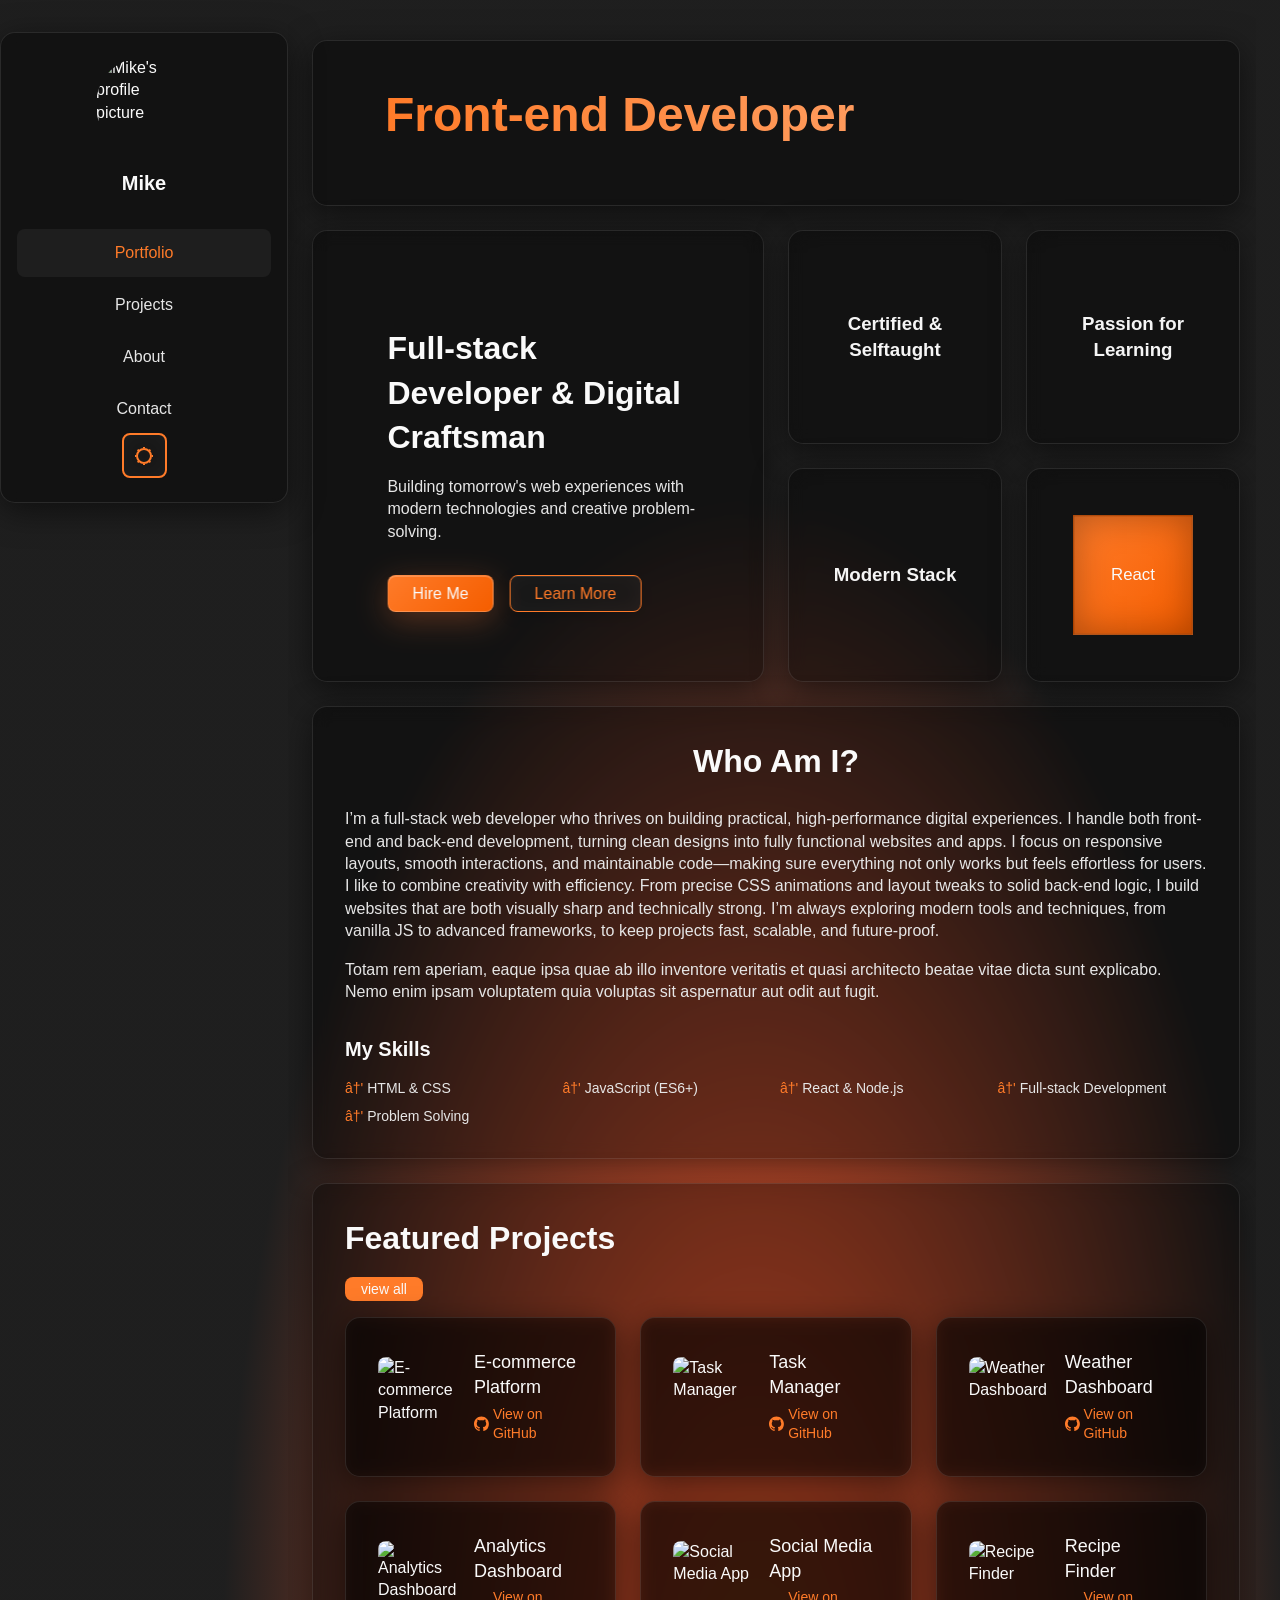
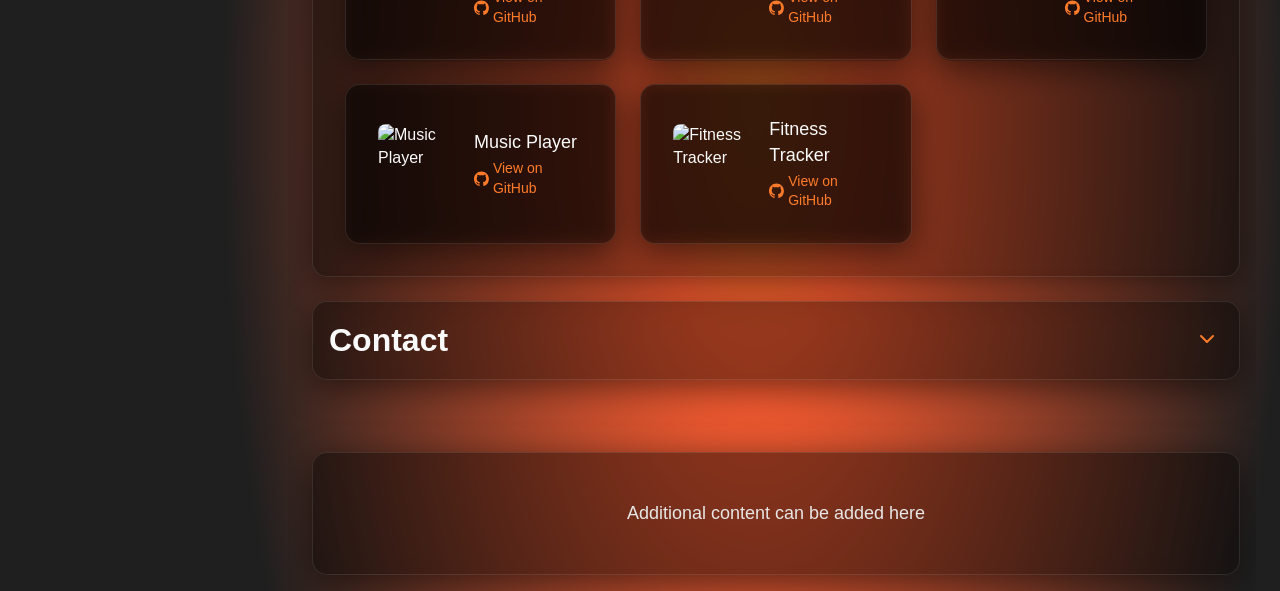
==== commit 943ec6c1: "change positioning tiles" ====
--- a/pages/index.html
+++ b/pages/index.html
@@ -54,22 +54,6 @@
         <section id="portfolio" class="about-grid">
           <!-- Profile Card with Front/Back Content -->
           <article class="profile-card card glass">
-            <!-- Front Side - Main Introduction -->
-            <div class="intro-text">
-              <h2>Full-stack Developer & Digital Craftsman</h2>
-              <p>
-                Building tomorrow's web experiences with modern technologies and
-                creative problem-solving.
-              </p>
-            </div>
-
-            <!-- Call-to-Action Buttons -->
-            <div class="cta-buttons">
-              <button class="btn-primary">Hire Me</button>
-              <button class="btn-secondary">Learn More</button>
-            </div>
-
-            <!-- Back Side - Detailed Bio (Hidden by default) -->
             <div class="card-back">
               <div class="bio-content">
                 <h3>About Mike</h3>
@@ -88,38 +72,56 @@
                 <button class="btn-back">Back to Overview</button>
               </div>
             </div>
+            <!-- Front Side - Main Introduction -->
+            <div class="card-front">
+              <div class="intro-text">
+                <h2>Full-stack Developer & Digital Craftsman</h2>
+                <p>
+                  Building tomorrow's web experiences with modern technologies
+                  and creative problem-solving.
+                </p>
+              </div>
+
+              <!-- Call-to-Action Buttons -->
+              <div class="cta-buttons">
+                <button class="btn-primary">Hire Me</button>
+                <button class="btn-secondary">Learn More</button>
+              </div>
+            </div>
+
+            <!-- Back Side - Detailed Bio (Hidden by default) -->
           </article>
           <div class="info-cards">
             <article class="card glass">
-              <h2>Certified</h2>
+              <h3>Certified & Selftaught</h3>
               <div class="certification-text">
-                <span class="cert-role">front-end & back-end developer</span>
+                <!-- <span class="cert-role">front-end & back-end developer</span> -->
                 <!-- <span class="cert-connector">&</span>
                 <span class="cert-role">backend developer</span> -->
               </div>
             </article>
             <article class="card glass">
-              <h2>Selftaught</h2>
-              <p>passion for learning</p>
+              <h3>Passion for Learning</h3>
+              <!-- <p>passion for learning</p> -->
             </article>
             <article class="card glass">
-              <h2>Modern Stack</h2>
-              <ul>
+              <h3>Modern Stack</h3>
+              <!-- <ul>
                 <li>React</li>
                 <li>Node.js</li>
                 <li>Prisma</li>
                 <li>Responsive Design</li>
-              </ul>
+              </ul> -->
             </article>
             <article class="card glass">
               <div class="cube-container">
                 <div class="cube">
-                  <div class="side front">Front</div>
-                  <div class="side back">Back</div>
-                  <div class="side top">Top</div>
-                  <div class="side bottom">Bottom</div>
-                  <div class="side left">Left</div>
-                  <div class="side right">Right</div>
+                  <div class="side front">React</div>
+                  <div class="side back">Node.js</div>
+                  <div class="side top">Prisma</div>
+                  <div class="side bottom">Responsive Design</div>
+                  <div class="side left">Git/GitHub</div>
+                  <div class="side right">API Design</div>
                 </div>
               </div>
             </article>
--- a/pages/css/styles.css
+++ b/pages/css/styles.css
@@ -6,6 +6,7 @@
 
 /* =============
    UNIVERSAL GLASS EFFECT 
+   Applied to all elements with .glass class for consistent glassmorphism
    ============= */
 .glass {
   background: var(--glass-bg);
@@ -18,6 +19,7 @@
 
 /* =============
    RESET AND BASE STYLES 
+   Normalize browser defaults and establish base styling
    ============= */
 * {
   margin: 0;
@@ -29,7 +31,7 @@
 body {
   width: 100%;
   max-width: 100%;
-  overflow-x: hidden;
+  overflow-x: hidden; /* Prevent horizontal scrolling */
 }
 
 body {
@@ -42,6 +44,8 @@
 
 /* =============
    MOBILE FIRST LAYOUT 
+   Single column grid with radial gradient background
+   Transforms to sidebar layout on desktop (768px+)
    ============= */
 .portfolio-layout {
   display: grid;
@@ -51,6 +55,7 @@
   width: 100%;
   padding: 0 var(--spacing-sm);
   box-sizing: border-box;
+  /* Radial gradient from orange to dark */
   background-image: radial-gradient(
     ellipse farthest-corner at 59% 78%,
     var(--accent-color) 0%,
@@ -60,14 +65,15 @@
 }
 
 /* =============
-   PAGE HEADER - ALIGNED WITH PROFILE CARD
+   PAGE HEADER 
+   Contains the dynamic animated title that cycles through roles
    ============= */
 .page-header {
   display: flex;
-  justify-content: flex-start;
+  justify-content: flex-start; /* Back to left alignment */
   align-items: center;
-  padding: var(--spacing-sm) var(--spacing-base);
-  margin-top: 6rem; /* Space for mobile sidebar */
+  padding: var(--spacing-sm) 0;
+  margin-top: 6rem;
   background: var(--glass-bg);
   backdrop-filter: var(--glass-blur);
   -webkit-backdrop-filter: var(--glass-blur);
@@ -78,8 +84,9 @@
 }
 
 .page-header h1 {
-  text-align: left;
+  text-align: left; /* Back to original left alignment */
   margin: 0;
+  margin-left: var(--spacing-2xl);
   font-size: clamp(1.5rem, 4vw, 2.5rem);
   font-weight: var(--font-weight-bold);
   line-height: var(--line-height);
@@ -87,7 +94,8 @@
 }
 
 /* =============
-   MAIN CONTENT SPACING
+   MAIN CONTENT CONTAINER
+   Flexbox column for vertical stacking of all sections
    ============= */
 .main-content {
   display: flex;
@@ -99,29 +107,31 @@
 }
 
 /* =============
-   MOBILE FIRST SIDEBAR 
+   MOBILE SIDEBAR NAVIGATION
+   Fixed horizontal bar at top on mobile (<768px)
+   Transforms to vertical sidebar on desktop (768px+)
    ============= */
 .sidebar {
   position: fixed;
-  top: 0;
-  left: 0;
-  margin: var(--spacing-base);
+  top: var(--spacing-sm);
+  left: var(--spacing-sm);
+  right: var(--spacing-sm);
   padding: var(--spacing-sm);
   background: var(--glass-bg);
   backdrop-filter: var(--glass-blur);
   -webkit-backdrop-filter: var(--glass-blur);
-  border-radius: var(--border-radius-sm);
+  border-radius: var(--border-radius);
   border: var(--glass-border);
   box-shadow: var(--glass-shadow);
   display: flex;
   flex-direction: row;
   justify-content: space-between;
   align-items: center;
-  width: calc(100% - 2rem);
   height: auto;
   z-index: 1000;
 }
 
+/* Profile section in navigation */
 .nav-header {
   display: flex;
   flex-direction: row;
@@ -145,6 +155,7 @@
   line-height: var(--line-height);
 }
 
+/* Navigation links */
 .nav-links {
   list-style: none;
   display: flex;
@@ -173,6 +184,7 @@
   line-height: var(--line-height);
 }
 
+/* Active and hover states */
 .nav-link:hover,
 .nav-link.active {
   color: var(--accent-color);
@@ -180,7 +192,9 @@
 }
 
 /* =============
-   CARD COMPONENTS - CENTERED CONTENT
+   CARD COMPONENTS
+   Base styling for all card elements with glassmorphism
+   Used throughout portfolio for consistent design
    ============= */
 .card {
   padding: var(--spacing-lg);
@@ -234,14 +248,16 @@
 }
 
 /* =============
-   MODERN BUTTON SYSTEM WITH GLASS EFFECTS & SQUIRCLE CORNERS
+   BUTTON SYSTEM
+   Modern glass-effect buttons with hover animations
+   Three variants: primary (filled), secondary (outlined), back (subtle)
    ============= */
 .btn-primary,
 .btn-secondary,
 .btn-back {
-  padding: clamp(0.5rem, 2vw, 0.75rem) clamp(1rem, 4vw, 1.5rem);
+  padding: clamp(0.3rem, 2vw, 0.4rem) clamp(1rem, 4vw, 1.5rem);
   border: none;
-  border-radius: 12px; /* Modern squircle-like rounded corners */
+  border-radius: var(--border-radius-sm);
   font-size: clamp(var(--font-size-sm), 2vw, var(--font-size-base));
   font-weight: var(--font-weight-medium);
   cursor: pointer;
@@ -253,7 +269,7 @@
   -webkit-backdrop-filter: blur(10px);
 }
 
-/* Glass effect primary button */
+/* Primary button - Orange gradient with glow effect */
 .btn-primary {
   background: linear-gradient(135deg, var(--accent-color), var(--accent-dark));
   color: var(--text-primary);
@@ -262,6 +278,7 @@
     inset 0 1px 0 rgba(255, 255, 255, 0.2);
 }
 
+/* Shimmer effect on hover */
 .btn-primary::before {
   content: "";
   position: absolute;
@@ -284,7 +301,7 @@
   opacity: 1;
 }
 
-/* Glass effect secondary button */
+/* Secondary button - Outlined style with fill on hover */
 .btn-secondary {
   background: rgba(255, 255, 255, 0.05);
   color: var(--accent-color);
@@ -302,7 +319,7 @@
   box-shadow: 0 8px 32px rgba(247, 119, 55, 0.3);
 }
 
-/* Glass effect back button */
+/* Back button - Subtle glass effect for secondary actions */
 .btn-back {
   background: rgba(255, 255, 255, 0.08);
   color: var(--text-secondary);
@@ -318,82 +335,99 @@
 }
 
 /* =============
-   PROFILE CARD WITH LEFT ALIGNMENT & FLIP ANIMATION
+   PROFILE CARD - FLIP ANIMATION SYSTEM
+   
+   This is the main card in the bento grid that flips on click
+   
+   Structure:
+   - .profile-card: Container with 3D transform space
+   - .card-front: Front side content (intro text + CTA buttons)
+   - .card-back: Back side content (detailed bio)
+   
+   How it works:
+   1. Both sides are absolutely positioned with custom top values
+   2. Centered horizontally using left: 50% and translateX(-50%)
+   3. backface-visibility hides each side when facing away
+   4. Text visibility switches at 0.3s (50% of the 0.6s animation)
+   5. JavaScript adds .flipped class and triggers animation
+   
+   Note: overflow: visible prevents clipping during flip
    ============= */
 .profile-card {
   position: relative;
-  transform-style: preserve-3d;
-  transition: transform 0.8s cubic-bezier(0.68, -0.55, 0.265, 1.55);
-  perspective: 1000px;
-  text-align: left;
-  align-items: flex-start;
-}
-
+  transform-style: preserve-3d; /* Enable 3D space for children */
+  transition: transform 0.8s ease;
+  overflow: visible; /* Allow content to be visible during flip */
+}
+
+/* Applied by JavaScript when Learn More is clicked */
 .profile-card.flipped {
   transform: rotateY(180deg);
 }
 
-/* Front content - left aligned */
+/* Front Side - Visible by default */
+.card-front {
+  position: absolute;
+  top: -25%;
+  left: 41%;
+  transform: translateX(-50%);
+  width: 80%;
+  backface-visibility: hidden;
+  transition: opacity 0s 0.3s, visibility 0s 0.3s;
+}
+
+/* Front side text styling */
 .intro-text {
-  text-align: left;
-  width: 100%;
+  text-align: left; /* Back to original left alignment */
+  margin-bottom: var(--spacing-base);
+  display: flex;
+  flex-direction: column;
+  justify-content: center;
 }
 
 .intro-text h2,
 .intro-text p {
-  text-align: left;
-}
-
+  text-align: left; /* Back to original left alignment */
+}
+
+/* Front side button container */
 .cta-buttons {
   display: flex;
   gap: var(--spacing-sm);
-  margin-top: var(--spacing-base);
   flex-wrap: wrap;
 }
 
-/* Back side content - centered */
+/* Back Side - Hidden by default, rotated 180deg */
 .card-back {
   position: absolute;
-  top: 0;
-  left: 0;
-  width: 100%;
-  height: 100%;
-  padding: var(--spacing-lg);
-  background: var(--glass-bg);
-  backdrop-filter: var(--glass-blur);
-  -webkit-backdrop-filter: var(--glass-blur);
-  border-radius: var(--border-radius);
+  top: 30%; /* Custom vertical positioning */
+  left: 40%;
+  transform: translateX(-50%) rotateY(180deg); /* Center horizontally and pre-rotate */
+  width: 80%;
+  backface-visibility: hidden; /* Hide when card rotates away */
   opacity: 0;
   visibility: hidden;
-  transition: all 0.8s cubic-bezier(0.68, -0.55, 0.265, 1.55);
-  backface-visibility: hidden;
-  transform: rotateY(180deg);
-  display: flex;
-  flex-direction: column;
-  justify-content: center;
-  text-align: center;
-}
-
+  transition: opacity 0s 0.3s, visibility 0s 0.3s; /* Switch text at flip midpoint */
+}
+
+/* Show back content when card is flipped */
 .profile-card.flipped .card-back {
   opacity: 1;
   visibility: visible;
-  transform: rotateY(0deg);
-}
-
-.profile-card .intro-text,
-.profile-card .cta-buttons {
-  transition: opacity 0.4s cubic-bezier(0.68, -0.55, 0.265, 1.55);
-  backface-visibility: hidden;
-}
-
-.profile-card.flipped .intro-text,
-.profile-card.flipped .cta-buttons {
+  transition: opacity 0s 0.3s, visibility 0s 0.3s;
+}
+
+/* Hide front content when card is flipped */
+.profile-card.flipped .card-front {
   opacity: 0;
-}
-
-/* Bio content styling - centered in back card */
+  visibility: hidden;
+  transition: opacity 0s 0.3s, visibility 0s 0.3s;
+}
+
+/* Back side content styling */
 .bio-content {
-  text-align: center;
+  text-align: left;
+  width: 100%;
 }
 
 .bio-content h3 {
@@ -401,7 +435,6 @@
   margin-bottom: var(--spacing-base);
   color: var(--accent-color);
   font-weight: var(--font-weight-bold);
-  text-align: center;
 }
 
 .bio-points {
@@ -418,6 +451,7 @@
   text-align: left;
 }
 
+/* Custom label prefix using data attribute */
 .bio-item::before {
   content: attr(data-label) ": ";
   font-weight: var(--font-weight-bold);
@@ -426,8 +460,29 @@
   margin-right: var(--spacing-xs);
 }
 
-/* =============
-   GRID LAYOUTS 
+/* Flip animations - Applied via JavaScript style.animation */
+@keyframes profileFlip {
+  0% {
+    transform: perspective(500px) rotateY(0deg);
+  }
+  100% {
+    transform: perspective(500px) rotateY(180deg);
+  }
+}
+
+@keyframes profileFlipBack {
+  0% {
+    transform: perspective(500px) rotateY(180deg);
+  }
+  100% {
+    transform: perspective(500px) rotateY(0deg);
+  }
+}
+
+/* =============
+   GRID LAYOUTS
+   Bento-style grid system for portfolio and info cards
+   Mobile: single column, Desktop: multi-column
    ============= */
 .about-grid {
   display: grid;
@@ -442,7 +497,8 @@
 }
 
 /* =============
-   PROJECT SECTION 
+   PROJECT SECTION
+   Featured projects with image cards and GitHub links
    ============= */
 .projectcard {
   display: flex;
@@ -470,6 +526,7 @@
   text-align: left;
 }
 
+/* View all button */
 .projectcard button {
   align-self: flex-start;
   padding: var(--spacing-xs) var(--spacing-base);
@@ -487,6 +544,7 @@
   transform: translateY(-2px);
 }
 
+/* Project grid container */
 .project-grid {
   display: grid;
   grid-template-columns: 1fr;
@@ -494,6 +552,7 @@
   width: 100%;
 }
 
+/* Individual project cards */
 .project-card {
   display: flex;
   flex-direction: column;
@@ -516,6 +575,7 @@
   box-shadow: 0 12px 40px rgba(0, 0, 0, 0.6);
 }
 
+/* Project thumbnail image */
 .project-card-image {
   width: 60px;
   height: 60px;
@@ -540,6 +600,7 @@
   line-height: var(--line-height);
 }
 
+/* GitHub link */
 .project-card-link {
   display: inline-flex;
   align-items: center;
@@ -555,13 +616,14 @@
   color: var(--accent-hover);
 }
 
-/* Hide project images on mobile */
+/* Hide project images on mobile (unused but kept for future) */
 .project-images {
   display: none;
 }
 
 /* =============
-   ABOUT SECTION 
+   ABOUT SECTION
+   Detailed bio and skills showcase
    ============= */
 .about-section {
   width: 100%;
@@ -600,6 +662,7 @@
   text-align: left;
 }
 
+/* Skills section */
 .about-skills {
   margin-top: var(--spacing-base);
 }
@@ -625,30 +688,35 @@
   line-height: var(--line-height);
 }
 
+/* Arrow prefix for skills */
 .about-skills li:before {
-  content: "→";
+  content: "â†'";
   color: var(--accent-color);
   margin-right: var(--spacing-xs);
 }
 
 /* =============
-   CUBE ANIMATION - RESPONSIVE SIZING
+   3D CUBE ANIMATION
+   Rotating cube displaying tech stack skills on all 6 sides
+   Continuously rotates on both X and Y axes
    ============= */
 .cube-container {
   width: clamp(60px, 8vw, 80px);
   height: clamp(60px, 8vw, 80px);
-  perspective: 250px;
+  perspective: 250px; /* 3D perspective depth */
   margin: auto;
 }
 
 .cube {
   width: 100%;
   height: 100%;
+
   position: relative;
   transform-style: preserve-3d;
-  animation: rotate-cube 10s infinite linear;
-}
-
+  animation: rotate-cube 30s infinite linear;
+}
+
+/* Styling for all 6 sides of the cube */
 .side {
   position: absolute;
   width: 100%;
@@ -665,6 +733,7 @@
   line-height: var(--line-height);
 }
 
+/* Position each side of the cube in 3D space */
 .front {
   transform: translateZ(40px);
 }
@@ -684,6 +753,7 @@
   transform: rotateY(90deg) translateZ(40px);
 }
 
+/* Continuous rotation animation */
 @keyframes rotate-cube {
   from {
     transform: rotateX(0) rotateY(0);
@@ -694,7 +764,10 @@
 }
 
 /* =============
-   DYNAMIC TITLE ANIMATION 
+   DYNAMIC TITLE ANIMATION
+   Animated gradient text with 3D flip effect
+   Cycles through different developer titles every 7 seconds
+   Text changes via JavaScript while animation runs continuously
    ============= */
 .dynamic-title {
   font-size: clamp(1.5rem, 4vw, 2.5rem);
@@ -703,48 +776,65 @@
   position: relative;
   display: inline-block;
   line-height: var(--line-height);
-}
-
-.dynamic-title::before {
-  content: attr(data-text);
-  position: absolute;
-  top: 0;
-  left: 0;
-  width: 0%;
-  height: 100%;
-  color: var(--accent-color);
   overflow: hidden;
-  animation: colorSweep 2s ease-in-out forwards;
-}
-
-@keyframes colorSweep {
+  perspective: 1000px;
+  /* Animated gradient background */
+  background: linear-gradient(
+    90deg,
+    var(--accent-color) 0%,
+    var(--accent-hover) 50%,
+    var(--accent-color) 100%
+  );
+  background-size: 200% 100%;
+  background-clip: text;
+  -webkit-background-clip: text;
+  color: transparent;
+  /* Two animations run simultaneously */
+  animation: slideInOutWithPause 7s infinite 0s,
+    gradientMove 1.5s ease-in-out infinite;
+}
+
+/* Gradient moves horizontally */
+@keyframes gradientMove {
   0% {
-    width: 0%;
+    background-position: -100% 0;
   }
   100% {
-    width: 100%;
-  }
-}
-
-.dynamic-title.fade {
-  animation: fadeOut 0.5s ease-in-out forwards 2s;
-}
-
-@keyframes fadeOut {
-  0% {
+    background-position: 100% 0;
+  }
+}
+
+/* 3D flip animation with pause */
+@keyframes slideInOutWithPause {
+  0%,
+  40% {
+    transform: perspective(400px) rotateX(0deg);
     opacity: 1;
   }
+  55% {
+    transform: perspective(400px) rotateX(90deg);
+    opacity: 0;
+  }
+  60% {
+    transform: perspective(400px) rotateX(270deg);
+    opacity: 0;
+  }
+  85%,
   100% {
-    opacity: 0;
-  }
-}
-
+    transform: perspective(400px) rotateX(360deg);
+    opacity: 1;
+  }
+}
+
+/* Cursor element (hidden, kept for potential future use) */
 .cursor {
   display: none;
 }
 
 /* =============
-   CONTACT SECTION 
+   CONTACT SECTION
+   Expandable contact form with smooth accordion animation
+   Clicking header toggles form visibility
    ============= */
 .contact-section {
   width: 100%;
@@ -758,6 +848,7 @@
   position: relative;
 }
 
+/* Clickable header to toggle form */
 .contact-header {
   display: flex;
   justify-content: space-between;
@@ -778,6 +869,7 @@
   font-weight: var(--font-weight-bold);
 }
 
+/* Toggle button */
 .contact-toggle {
   background: none;
   border: none;
@@ -788,17 +880,17 @@
   transition: transform 0.3s ease;
 }
 
+/* Arrow icon */
 .contact-arrow {
   transition: transform 0.3s ease;
 }
 
+/* Rotate arrow when expanded */
 .contact-section.expanded .contact-arrow {
   transform: rotate(180deg);
 }
 
-/* =============
-   FORM STYLES WITH GLASS EFFECTS
-   ============= */
+/* Form container with smooth expand/collapse */
 .contact-form-container {
   max-height: 0;
   overflow: hidden;
@@ -810,6 +902,7 @@
   padding: 0 var(--spacing-base) var(--spacing-base);
 }
 
+/* Form styling */
 .contact-form {
   display: flex;
   flex-direction: column;
@@ -828,6 +921,7 @@
   font-weight: var(--font-weight-medium);
 }
 
+/* Input and textarea with glass effect */
 .form-group input,
 .form-group textarea {
   padding: var(--spacing-sm);
@@ -841,6 +935,7 @@
   -webkit-backdrop-filter: blur(10px);
 }
 
+/* Focus state */
 .form-group input:focus,
 .form-group textarea:focus {
   outline: none;
@@ -853,12 +948,13 @@
   min-height: 100px;
 }
 
+/* Submit button */
 .submit-btn {
   padding: clamp(0.5rem, 2vw, 0.75rem) clamp(1rem, 4vw, 1.5rem);
   background: linear-gradient(135deg, var(--accent-color), var(--accent-dark));
   color: var(--text-primary);
   border: none;
-  border-radius: 12px;
+  border-radius: var(--border-radius-sm);
   font-size: clamp(var(--font-size-sm), 2vw, var(--font-size-base));
   font-weight: var(--font-weight-medium);
   cursor: pointer;
@@ -874,7 +970,8 @@
 }
 
 /* =============
-   FOOTER 
+   FOOTER
+   Site footer with copyright and additional info
    ============= */
 .site-footer {
   width: 100%;
@@ -896,7 +993,9 @@
 }
 
 /* =============
-   MODE TOGGLE 
+   MODE TOGGLE
+   Light/dark mode switcher with sun/moon icons
+   Hidden on mobile, visible on desktop in sidebar
    ============= */
 .mode-toggle {
   display: none;
@@ -928,7 +1027,7 @@
   transition: transform 0.6s ease;
 }
 
-/* Light/dark mode icon animations */
+/* Sun/moon icon transitions for light/dark mode */
 .light-mode .mode-icon .sun {
   opacity: 0;
   transform: translateY(10px);
@@ -950,33 +1049,35 @@
 }
 
 /* =============
-   DESKTOP RESPONSIVE STYLES 
+   DESKTOP RESPONSIVE STYLES (768px+)
+   Layout transforms to sidebar + main content
+   Cards expand, grids become multi-column
+   More generous spacing throughout
    ============= */
 @media (min-width: 768px) {
-  /* Desktop layout adjustments */
+  /* Desktop layout with fixed sidebar */
   .portfolio-layout {
     display: block;
     padding-left: var(--sidebar-width);
-    padding-right: var(--spacing-base);
-  }
-
-  /* Desktop sidebar */
+    padding-right: var(--spacing-lg);
+  }
+
+  /* Sidebar transforms to vertical layout */
   .sidebar {
     position: fixed;
-    top: 0;
+    top: var(--spacing-xl);
     left: 0;
     padding: var(--spacing-lg) var(--spacing-base);
     flex-direction: column;
     align-items: center;
     width: var(--sidebar-width);
-    height: 100vh;
     margin: 0;
   }
 
   .nav-header {
     flex-direction: column;
     width: 100%;
-    padding-bottom: var(--spacing-base);
+    padding-bottom: var(--spacing-xl);
   }
 
   .profile-picture {
@@ -1003,27 +1104,32 @@
     min-height: 3rem;
   }
 
-  /* Desktop content spacing and alignment */
+  /* Content spacing adjustments */
   .main-content {
     padding: var(--spacing-base);
+    padding-left: var(--spacing-lg);
   }
 
   .page-header {
-    margin-top: var(--spacing-xl);
-    margin-left: var(--spacing-xl);
-    padding-left: var(--spacing-lg);
+    margin-top: var(--spacing-lg);
+    margin-left: 0;
+    padding: var(--spacing-lg);
   }
 
   .page-header h1 {
     font-size: clamp(2rem, 5vw, 3rem);
     margin: var(--spacing-base);
+    margin-left: var(--spacing-2xl);
+    text-align: left;
   }
 
   .dynamic-title {
     font-size: clamp(2rem, 5vw, 3rem);
-  }
-
-  /* Desktop card styling */
+    perspective: 1000px;
+    transform-style: preserve-3d;
+  }
+
+  /* Desktop card sizing */
   .card {
     padding: var(--spacing-xl);
     min-height: 200px;
@@ -1039,11 +1145,10 @@
     margin-bottom: var(--spacing-base);
   }
 
-  /* Desktop grid layouts */
+  /* Multi-column grids - consistent spacing only */
   .about-grid {
     grid-template-columns: repeat(2, 1fr);
     gap: var(--spacing-lg);
-    margin: 0 var(--spacing-xl);
   }
 
   .profile-card {
@@ -1052,6 +1157,7 @@
 
   .info-cards {
     grid-template-columns: repeat(2, 1fr);
+    gap: var(--spacing-lg);
   }
 
   .project-grid {
@@ -1059,10 +1165,11 @@
     gap: var(--spacing-lg);
   }
 
+  /* Desktop project card layout */
   .project-card {
     flex-direction: row;
     align-items: center;
-    padding: var(--spacing-lg);
+    padding: var(--spacing-xl);
   }
 
   .project-card-image {
@@ -1083,7 +1190,6 @@
   }
 
   .projectcard {
-    margin: 0 var(--spacing-xl);
     padding: var(--spacing-xl);
   }
 
@@ -1092,7 +1198,7 @@
   }
 
   .about-container {
-    margin: 0 var(--spacing-xl);
+    padding: var(--spacing-xl);
   }
 
   /* Desktop cube sizing */
@@ -1106,6 +1212,7 @@
     font-size: var(--font-size-sm);
   }
 
+  /* Adjust cube face positions for larger size */
   .front {
     transform: translateZ(50px);
   }
@@ -1125,15 +1232,15 @@
     transform: rotateY(90deg) translateZ(50px);
   }
 
-  /* Desktop mode toggle */
+  /* Show mode toggle on desktop */
   .mode-toggle {
     display: flex;
-    margin-top: auto;
+    margin-top: auto; /* Push to bottom of sidebar */
     width: 45px;
     height: 45px;
   }
 
-  /* Desktop contact form layout */
+  /* Desktop contact form grid layout */
   .contact-header h2 {
     font-size: clamp(var(--font-size-xl), 4vw, var(--font-size-3xl));
   }
@@ -1144,6 +1251,7 @@
     gap: var(--spacing-base);
   }
 
+  /* Message field spans both columns */
   .form-group:nth-child(4) {
     grid-column: span 2;
   }
@@ -1153,7 +1261,7 @@
     justify-self: start;
   }
 
-  /* Desktop button spacing */
+  /* Desktop button layout */
   .cta-buttons {
     flex-direction: row;
     gap: var(--spacing-base);
@@ -1172,6 +1280,7 @@
 
 /* =============
    TABLET STYLES (768px - 1024px)
+   Intermediate breakpoint adjustments
    ============= */
 @media (min-width: 768px) and (max-width: 1024px) {
   .about-grid {
@@ -1182,6 +1291,7 @@
     padding: var(--spacing-lg);
   }
 
+  /* Stack project cards vertically on tablet */
   .project-card {
     flex-direction: column;
   }
@@ -1193,31 +1303,26 @@
 
 /* =============
    LARGE DESKTOP STYLES (1200px+)
+   Maximum width layouts with generous spacing
    ============= */
 @media (min-width: 1200px) {
-  .about-grid,
-  .projectcard,
-  .about-container {
-    margin: 0 var(--spacing-2xl);
-  }
-
-  .page-header {
-    margin-left: var(--spacing-2xl);
-  }
-
+  /* 3-column project grid on large screens */
   .project-grid {
     grid-template-columns: repeat(3, 1fr);
   }
 }
 
 /* =============
-   ACCESSIBILITY IMPROVEMENTS
-   ============= */
+   ACCESSIBILITY
+   Reduced motion and high contrast support
+   ============= */
+
+/* Respect user's motion preferences */
 @media (prefers-reduced-motion: reduce) {
   * {
-    animation-duration: 0.01ms !important;
-    animation-iteration-count: 1 !important;
-    transition-duration: 0.01ms !important;
+    animation-duration: 0.01ms;
+    animation-iteration-count: 1;
+    transition-duration: 0.01ms;
   }
 
   .cube {
@@ -1225,13 +1330,13 @@
   }
 }
 
-/* Focus indicators for keyboard navigation */
+/* Keyboard navigation focus indicators */
 .btn-primary:focus,
 .btn-secondary:focus,
 .btn-back:focus,
 .nav-link:focus,
 .contact-toggle:focus {
-  outline: 2px solid var(--accent-color);
+  outline: 1px solid var(--accent-color);
   outline-offset: 2px;
 }
 
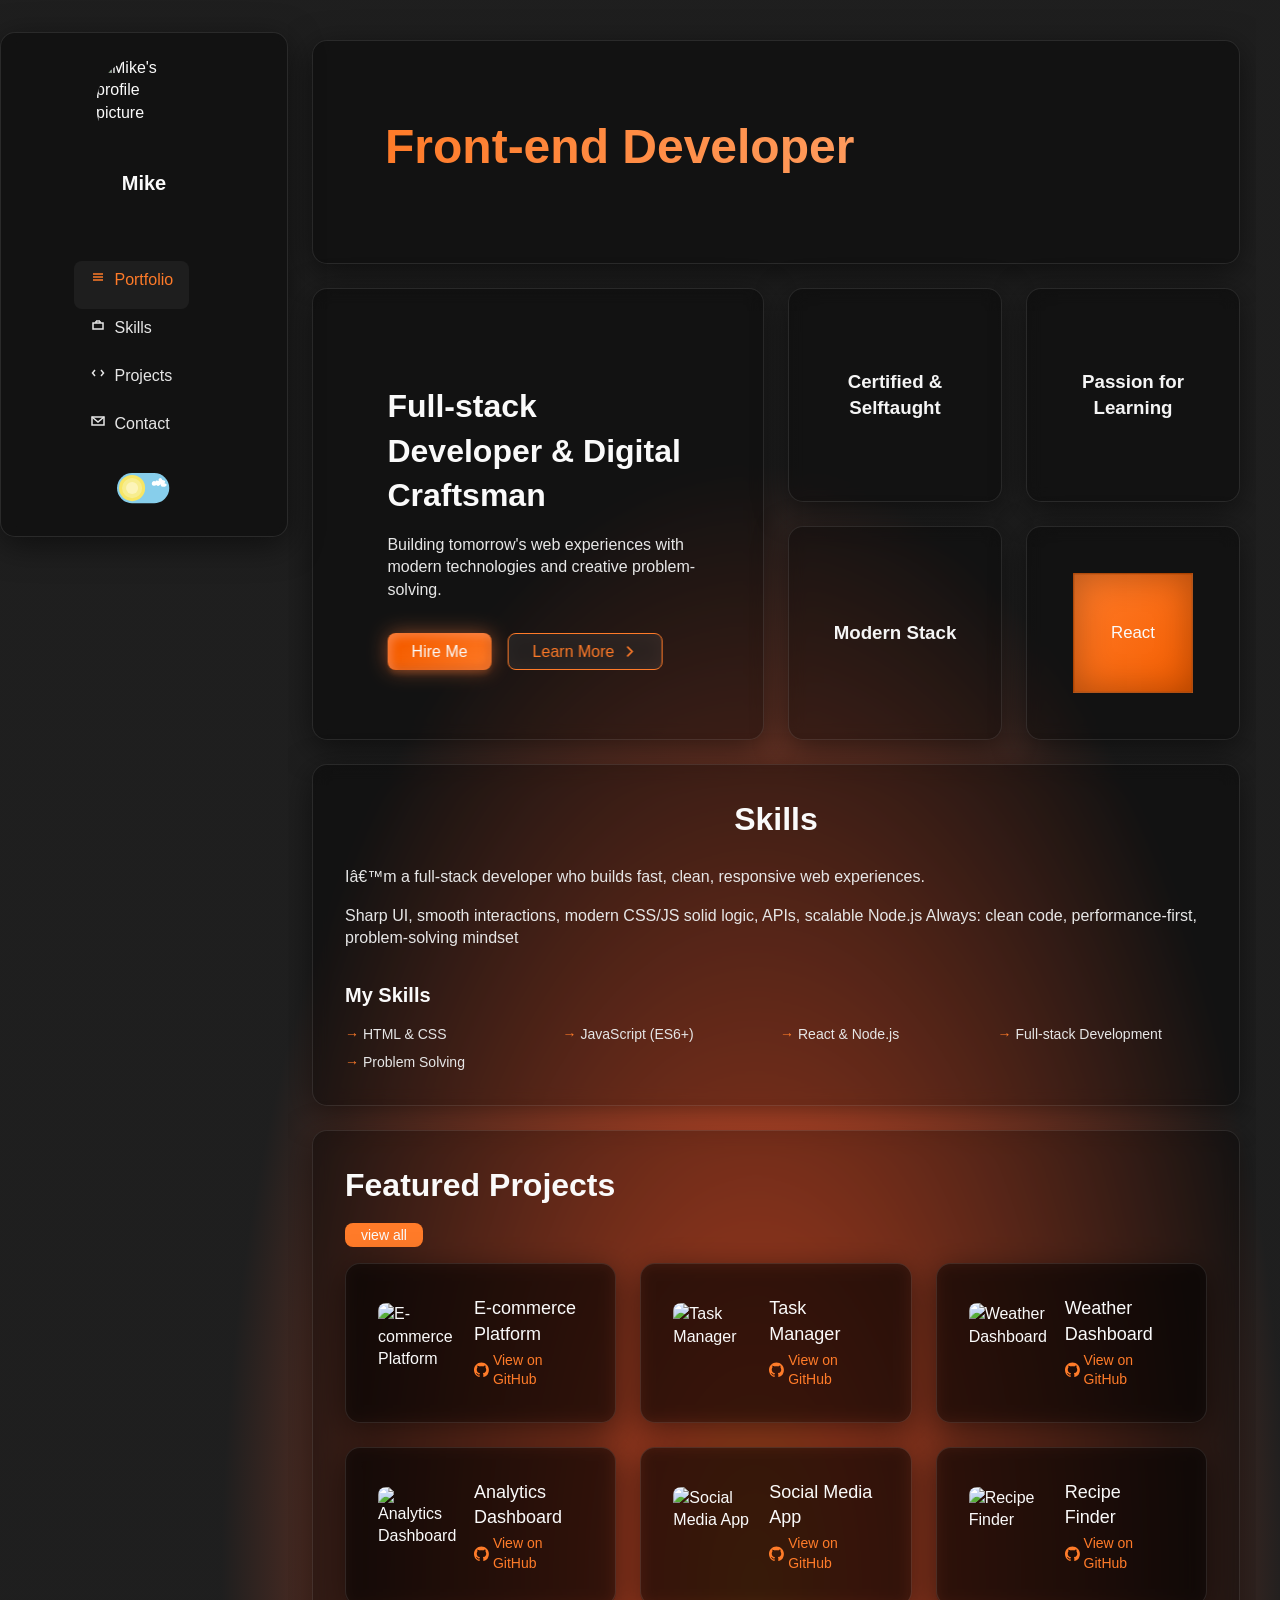
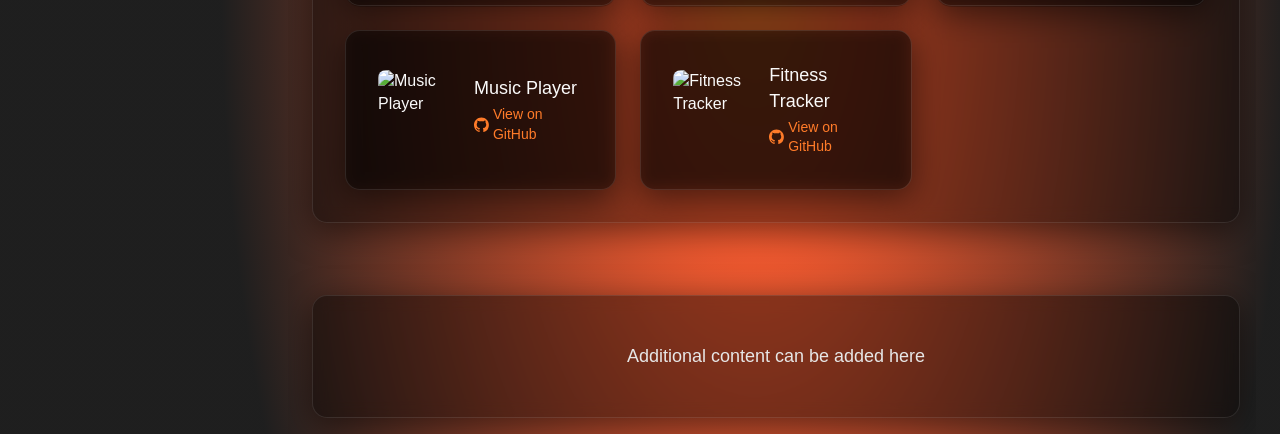
==== commit 36c4caf2: "made form and microinteractions" ====
--- a/pages/index.html
+++ b/pages/index.html
@@ -21,28 +21,301 @@
           <span class="profile-name">Mike</span>
         </div>
         <ul class="nav-links">
-          <li><a href="#portfolio" class="nav-link active">Portfolio</a></li>
-          <li><a href="#projects" class="nav-link">Projects</a></li>
-          <li><a href="#about" class="nav-link">About</a></li>
-          <li><a href="#contact" class="nav-link">Contact</a></li>
+          <li>
+            <a href="#portfolio" class="nav-link active">
+              <svg class="nav-icon" width="16" height="16" viewBox="0 0 16 16">
+                <line
+                  x1="3"
+                  y1="5"
+                  x2="13"
+                  y2="5"
+                  stroke="currentColor"
+                  stroke-width="1.5"
+                />
+                <line
+                  x1="3"
+                  y1="8"
+                  x2="13"
+                  y2="8"
+                  stroke="currentColor"
+                  stroke-width="1.5"
+                />
+                <line
+                  x1="3"
+                  y1="11"
+                  x2="13"
+                  y2="11"
+                  stroke="currentColor"
+                  stroke-width="1.5"
+                />
+              </svg>
+              <span>Portfolio</span>
+            </a>
+          </li>
+          <li>
+            <a href="#about" class="nav-link">
+              <svg class="nav-icon" width="16" height="16" viewBox="0 0 16 16">
+                <rect
+                  x="3"
+                  y="6"
+                  width="10"
+                  height="6"
+                  stroke="currentColor"
+                  stroke-width="1.5"
+                  fill="none"
+                />
+                <line
+                  x1="6"
+                  y1="6"
+                  x2="6"
+                  y2="4"
+                  stroke="currentColor"
+                  stroke-width="1.5"
+                />
+                <line
+                  x1="6"
+                  y1="4"
+                  x2="10"
+                  y2="4"
+                  stroke="currentColor"
+                  stroke-width="1.5"
+                />
+                <line
+                  x1="10"
+                  y1="4"
+                  x2="10"
+                  y2="6"
+                  stroke="currentColor"
+                  stroke-width="1.5"
+                />
+              </svg>
+              <span>Skills</span>
+            </a>
+          </li>
+          <li>
+            <a href="#projects" class="nav-link">
+              <svg class="nav-icon" width="16" height="16" viewBox="0 0 16 16">
+                <path
+                  d="M5 5L2.5 8L5 11M11 5L13.5 8L11 11"
+                  stroke="currentColor"
+                  stroke-width="1.5"
+                  fill="none"
+                />
+              </svg>
+              <span>Projects</span>
+            </a>
+          </li>
+          <li>
+            <a href="#" class="nav-link contact-trigger">
+              <svg class="nav-icon" width="16" height="16" viewBox="0 0 16 16">
+                <rect
+                  x="2"
+                  y="4"
+                  width="12"
+                  height="8"
+                  stroke="currentColor"
+                  stroke-width="1.5"
+                  fill="none"
+                />
+                <path
+                  d="M2 4L8 9L14 4"
+                  stroke="currentColor"
+                  stroke-width="1.5"
+                  fill="none"
+                />
+              </svg>
+              <span>Contact</span>
+            </a>
+          </li>
         </ul>
-        <button class="mode-toggle">
-          <svg class="mode-icon" width="24" height="24" viewBox="0 0 24 24">
-            <path
-              class="sun"
-              d="M12 3v1m0 16v1m9-9h-1M4 12H3m15.364 6.364l-.707-.707M6.343 6.343l-.707-.707m12.728 0l-.707.707M6.343 17.657l-.707.707M12 5a7 7 0 100 14 7 7 0 000-14z"
-              fill="none"
-              stroke="hsl(22.99, 100%, 58.04%)"
-              stroke-width="2"
-            />
-            <path
-              class="moon"
-              d="M12 3a9 9 0 009 9c0-4.97-4.03-9-9-9z"
-              fill="hsl(22.99, 100%, 58.04%)"
-              opacity="0"
-            />
+        <!-- From Uiverse.io by rishichawda -->
+        <label id="theme-toggle-button">
+          <input type="checkbox" id="toggle" />
+          <svg
+            viewBox="0 0 69.667 44"
+            xmlns:xlink="http://www.w3.org/1999/xlink"
+            xmlns="http://www.w3.org/2000/svg"
+          >
+            <g
+              transform="translate(3.5 3.5)"
+              data-name="Component 15 – 1"
+              id="Component_15_1"
+            >
+              <g
+                filter="url(#container)"
+                transform="matrix(1, 0, 0, 1, -3.5, -3.5)"
+              >
+                <rect
+                  fill="#83cbd8"
+                  transform="translate(3.5 3.5)"
+                  rx="17.5"
+                  height="35"
+                  width="60.667"
+                  data-name="container"
+                  id="container"
+                ></rect>
+              </g>
+
+              <g transform="translate(2.333 2.333)" id="button">
+                <g data-name="sun" id="sun">
+                  <g
+                    filter="url(#sun-outer)"
+                    transform="matrix(1, 0, 0, 1, -5.83, -5.83)"
+                  >
+                    <circle
+                      fill="#f8e664"
+                      transform="translate(5.83 5.83)"
+                      r="15.167"
+                      cy="15.167"
+                      cx="15.167"
+                      data-name="sun-outer"
+                      id="sun-outer-2"
+                    ></circle>
+                  </g>
+                  <g
+                    filter="url(#sun)"
+                    transform="matrix(1, 0, 0, 1, -5.83, -5.83)"
+                  >
+                    <path
+                      fill="rgba(246,254,247,0.29)"
+                      transform="translate(9.33 9.33)"
+                      d="M11.667,0A11.667,11.667,0,1,1,0,11.667,11.667,11.667,0,0,1,11.667,0Z"
+                      data-name="sun"
+                      id="sun-3"
+                    ></path>
+                  </g>
+                  <circle
+                    fill="#fcf4b9"
+                    transform="translate(8.167 8.167)"
+                    r="7"
+                    cy="7"
+                    cx="7"
+                    id="sun-inner"
+                  ></circle>
+                </g>
+
+                <g data-name="moon" id="moon">
+                  <g
+                    filter="url(#moon)"
+                    transform="matrix(1, 0, 0, 1, -31.5, -5.83)"
+                  >
+                    <circle
+                      fill="#cce6ee"
+                      transform="translate(31.5 5.83)"
+                      r="15.167"
+                      cy="15.167"
+                      cx="15.167"
+                      data-name="moon"
+                      id="moon-3"
+                    ></circle>
+                  </g>
+                  <g
+                    fill="#a6cad0"
+                    transform="translate(-24.415 -1.009)"
+                    id="patches"
+                  >
+                    <circle
+                      transform="translate(43.009 4.496)"
+                      r="2"
+                      cy="2"
+                      cx="2"
+                    ></circle>
+                    <circle
+                      transform="translate(39.366 17.952)"
+                      r="2"
+                      cy="2"
+                      cx="2"
+                      data-name="patch"
+                    ></circle>
+                    <circle
+                      transform="translate(33.016 8.044)"
+                      r="1"
+                      cy="1"
+                      cx="1"
+                      data-name="patch"
+                    ></circle>
+                    <circle
+                      transform="translate(51.081 18.888)"
+                      r="1"
+                      cy="1"
+                      cx="1"
+                      data-name="patch"
+                    ></circle>
+                    <circle
+                      transform="translate(33.016 22.503)"
+                      r="1"
+                      cy="1"
+                      cx="1"
+                      data-name="patch"
+                    ></circle>
+                    <circle
+                      transform="translate(50.081 10.53)"
+                      r="1.5"
+                      cy="1.5"
+                      cx="1.5"
+                      data-name="patch"
+                    ></circle>
+                  </g>
+                </g>
+              </g>
+
+              <g
+                filter="url(#cloud)"
+                transform="matrix(1, 0, 0, 1, -3.5, -3.5)"
+              >
+                <path
+                  fill="#fff"
+                  transform="translate(-3466.47 -160.94)"
+                  d="M3512.81,173.815a4.463,4.463,0,0,1,2.243.62.95.95,0,0,1,.72-1.281,4.852,4.852,0,0,1,2.623.519c.034.02-.5-1.968.281-2.716a2.117,2.117,0,0,1,2.829-.274,1.821,1.821,0,0,1,.854,1.858c.063.037,2.594-.049,3.285,1.273s-.865,2.544-.807,2.626a12.192,12.192,0,0,1,2.278.892c.553.448,1.106,1.992-1.62,2.927a7.742,7.742,0,0,1-3.762-.3c-1.28-.49-1.181-2.65-1.137-2.624s-1.417,2.2-2.623,2.2a4.172,4.172,0,0,1-2.394-1.206,3.825,3.825,0,0,1-2.771.774c-3.429-.46-2.333-3.267-2.2-3.55A3.721,3.721,0,0,1,3512.81,173.815Z"
+                  data-name="cloud"
+                  id="cloud"
+                ></path>
+              </g>
+
+              <g fill="#def8ff" transform="translate(3.585 1.325)" id="stars">
+                <path
+                  transform="matrix(-1, 0.017, -0.017, -1, 24.231, 3.055)"
+                  d="M.774,0,.566.559,0,.539.458.933.25,1.492l.485-.361.458.394L1.024.953,1.509.592.943.572Z"
+                ></path>
+                <path
+                  transform="matrix(-0.777, 0.629, -0.629, -0.777, 23.185, 12.358)"
+                  d="M1.341.529.836.472.736,0,.505.46,0,.4.4.729l-.231.46L.605.932l.4.326L.9.786Z"
+                  data-name="star"
+                ></path>
+                <path
+                  transform="matrix(0.438, 0.899, -0.899, 0.438, 23.177, 29.735)"
+                  d="M.015,1.065.475.9l.285.365L.766.772l.46-.164L.745.494.751,0,.481.407,0,.293.285.658Z"
+                  data-name="star"
+                ></path>
+                <path
+                  transform="translate(12.677 0.388) rotate(104)"
+                  d="M1.161,1.6,1.059,1,1.574.722.962.607.86,0,.613.572,0,.457.446.881.2,1.454l.516-.274Z"
+                  data-name="star"
+                ></path>
+                <path
+                  transform="matrix(-0.07, 0.998, -0.998, -0.07, 11.066, 15.457)"
+                  d="M.873,1.648l.114-.62L1.579.945,1.03.62,1.144,0,.706.464.157.139.438.7,0,1.167l.592-.083Z"
+                  data-name="star"
+                ></path>
+                <path
+                  transform="translate(8.326 28.061) rotate(11)"
+                  d="M.593,0,.638.724,0,.982l.7.211.045.724.36-.64.7.211L1.342.935,1.7.294,1.063.552Z"
+                  data-name="star"
+                ></path>
+                <path
+                  transform="translate(5.012 5.962) rotate(172)"
+                  d="M.816,0,.5.455,0,.311.323.767l-.312.455.516-.215.323.456L.827.911,1.343.7.839.552Z"
+                  data-name="star"
+                ></path>
+                <path
+                  transform="translate(2.218 14.616) rotate(169)"
+                  d="M1.261,0,.774.571.114.3.487.967,0,1.538.728,1.32l.372.662.047-.749.728-.218L1.215.749Z"
+                  data-name="star"
+                ></path>
+              </g>
+            </g>
           </svg>
-        </button>
+        </label>
       </nav>
       <main class="main-content">
         <header class="page-header glass">
@@ -69,7 +342,18 @@
                     Creating clean, efficient code and learning new technologies
                   </div>
                 </div>
-                <button class="btn-back">Back to Overview</button>
+                <button class="btn-back">
+                  <svg
+                    class="btn-arrow-left"
+                    viewBox="0 0 10 10"
+                    width="11"
+                    height="11"
+                  >
+                    <path class="arrow-line" d="M10 5h-7"></path>
+                    <path class="arrow-chevron" d="M9 1l-4 4 4 4"></path>
+                  </svg>
+                  Back to Overview
+                </button>
               </div>
             </div>
             <!-- Front Side - Main Introduction -->
@@ -84,8 +368,19 @@
 
               <!-- Call-to-Action Buttons -->
               <div class="cta-buttons">
-                <button class="btn-primary">Hire Me</button>
-                <button class="btn-secondary">Learn More</button>
+                <button class="btn-primary contact-trigger">Hire Me</button>
+                <button class="btn-secondary">
+                  Learn More
+                  <svg
+                    class="btn-arrow-right"
+                    viewBox="0 0 10 10"
+                    width="11"
+                    height="11"
+                  >
+                    <path class="arrow-line" d="M0 5h7"></path>
+                    <path class="arrow-chevron" d="M1 1l4 4-4 4"></path>
+                  </svg>
+                </button>
               </div>
             </div>
 
@@ -130,27 +425,16 @@
 
         <section id="about" class="about-section">
           <div class="about-container glass">
-            <h2>Who Am I?</h2>
+            <h2>Skills</h2>
             <div class="about-content">
               <p>
-                I’m a full-stack web developer who thrives on building
-                practical, high-performance digital experiences. I handle both
-                front-end and back-end development, turning clean designs into
-                fully functional websites and apps. I focus on responsive
-                layouts, smooth interactions, and maintainable code—making sure
-                everything not only works but feels effortless for users. I like
-                to combine creativity with efficiency. From precise CSS
-                animations and layout tweaks to solid back-end logic, I build
-                websites that are both visually sharp and technically strong.
-                I’m always exploring modern tools and techniques, from vanilla
-                JS to advanced frameworks, to keep projects fast, scalable, and
-                future-proof.
+                Iâ€™m a full-stack developer who builds fast, clean, responsive
+                web experiences.
               </p>
               <p>
-                Totam rem aperiam, eaque ipsa quae ab illo inventore veritatis
-                et quasi architecto beatae vitae dicta sunt explicabo. Nemo enim
-                ipsam voluptatem quia voluptas sit aspernatur aut odit aut
-                fugit.
+                Sharp UI, smooth interactions, modern CSS/JS solid logic, APIs,
+                scalable Node.js Always: clean code, performance-first,
+                problem-solving mindset
               </p>
               <div class="about-skills">
                 <h3>My Skills</h3>
@@ -159,7 +443,6 @@
                   <li>JavaScript (ES6+)</li>
                   <li>React & Node.js</li>
                   <li>Full-stack Development</li>
-
                   <li>Problem Solving</li>
                 </ul>
               </div>
@@ -396,60 +679,31 @@
             </article>
           </div>
         </section>
-
-        <section id="contact" class="contact-section glass">
-          <div class="contact-header" onclick="toggleContact()">
-            <h2>Contact</h2>
-            <button class="contact-toggle" aria-label="Toggle contact form">
-              <svg
-                class="contact-arrow"
-                width="24"
-                height="24"
-                viewBox="0 0 24 24"
-                fill="none"
-              >
-                <path
-                  d="M6 9l6 6 6-6"
-                  stroke="currentColor"
-                  stroke-width="2"
-                  stroke-linecap="round"
-                  stroke-linejoin="round"
-                />
-              </svg>
+        <div class="contact-modal" id="contactModal">
+          <div class="modal-inner glass">
+            <button class="modal-close" id="modalCloseBtn">
+              <span></span>
+              <span></span>
+              <span></span>
             </button>
-          </div>
-
-          <div class="contact-form-container" id="contactForm">
+            <h2>Get in Touch</h2>
             <form class="contact-form">
               <div class="form-group">
                 <label for="name">Name</label>
-                <input type="text" id="name" name="name" required />
-              </div>
-
+                <input type="text" id="name" required />
+              </div>
               <div class="form-group">
                 <label for="email">Email</label>
-                <input type="email" id="email" name="email" required />
-              </div>
-
-              <div class="form-group">
-                <label for="subject">Subject</label>
-                <input type="text" id="subject" name="subject" required />
-              </div>
-
+                <input type="email" id="email" required />
+              </div>
               <div class="form-group">
                 <label for="message">Message</label>
-                <textarea
-                  id="message"
-                  name="message"
-                  rows="5"
-                  required
-                ></textarea>
-              </div>
-
-              <button type="submit" class="submit-btn">Send Message</button>
+                <textarea id="message" rows="5" required></textarea>
+              </div>
+              <button type="submit" class="submit-btn">Send</button>
             </form>
           </div>
-        </section>
+        </div>
 
         <footer class="site-footer glass">
           <div class="footer-content">
--- a/pages/css/styles.css
+++ b/pages/css/styles.css
@@ -72,7 +72,7 @@
   display: flex;
   justify-content: flex-start; /* Back to left alignment */
   align-items: center;
-  padding: var(--spacing-sm) 0;
+  padding: var(--spacing-lg) var(--spacing-lg);
   margin-top: 6rem;
   background: var(--glass-bg);
   backdrop-filter: var(--glass-blur);
@@ -84,13 +84,12 @@
 }
 
 .page-header h1 {
-  text-align: left; /* Back to original left alignment */
+  text-align: left;
   margin: 0;
-  margin-left: var(--spacing-2xl);
-  font-size: clamp(1.5rem, 4vw, 2.5rem);
-  font-weight: var(--font-weight-bold);
-  line-height: var(--line-height);
-  color: var(--text-primary);
+  padding-left: var(--spacing-2xl);
+  font-size: clamp(1.4rem, 5vw, 2rem);
+  line-height: 1.15;
+  width: 100%;
 }
 
 /* =============
@@ -177,11 +176,14 @@
   color: var(--text-secondary);
   font-size: var(--font-size-sm);
   text-decoration: none;
-  border-radius: var(--border-radius-sm);
   min-height: 2rem;
   transition: all 0.3s ease;
   white-space: nowrap;
   line-height: var(--line-height);
+  background: transparent;
+  border-radius: var(--border-radius-sm);
+  transition: border-color 0.6s ease; /* â† add this line */
+  transition: background 0.4s ease, color 0.3s ease;
 }
 
 /* Active and hover states */
@@ -189,6 +191,16 @@
 .nav-link.active {
   color: var(--accent-color);
   background: rgba(255, 255, 255, 0.05);
+  border-color: var(--accent-color);
+}
+
+/* Navigation icons */
+.nav-icon {
+  margin-right: var(--spacing-xs);
+  color: inherit;
+  flex-shrink: 0;
+  width: 16px;
+  height: 16px;
 }
 
 /* =============
@@ -197,7 +209,7 @@
    Used throughout portfolio for consistent design
    ============= */
 .card {
-  padding: var(--spacing-lg);
+  padding: 0;
   background: var(--glass-bg);
   backdrop-filter: var(--glass-blur);
   -webkit-backdrop-filter: var(--glass-blur);
@@ -269,69 +281,70 @@
   -webkit-backdrop-filter: blur(10px);
 }
 
-/* Primary button - Orange gradient with glow effect */
+/* Primary button - Animated gradient with inset light effect */
 .btn-primary {
-  background: linear-gradient(135deg, var(--accent-color), var(--accent-dark));
-  color: var(--text-primary);
-  border: 1px solid rgba(255, 255, 255, 0.2);
-  box-shadow: 0 8px 32px rgba(247, 119, 55, 0.3),
-    inset 0 1px 0 rgba(255, 255, 255, 0.2);
-}
-
-/* Shimmer effect on hover */
-.btn-primary::before {
-  content: "";
-  position: absolute;
-  top: 0;
-  left: 0;
-  right: 0;
-  bottom: 0;
-  background: linear-gradient(135deg, rgba(255, 255, 255, 0.1), transparent);
-  opacity: 0;
-  transition: opacity 0.3s ease;
+  --btn-bg-1: var(--accent-color);
+  --btn-bg-2: var(--accent-dark);
+  --btn-bg-color: var(--text-primary);
+  cursor: pointer;
+  transition: 0.8s ease;
+  background-size: 280% auto;
+  background-image: linear-gradient(
+    325deg,
+    var(--btn-bg-2) 0%,
+    var(--btn-bg-1) 55%,
+    var(--btn-bg-2) 90%
+  );
+  border: none;
+  border-radius: var(--border-radius-sm);
+  color: var(--btn-bg-color);
+  box-shadow: 0px 0px 20px rgba(247, 119, 55, 0.5),
+    0px 5px 5px -1px rgba(200, 95, 45, 0.25),
+    inset 4px 4px 8px rgba(255, 160, 120, 0.5),
+    inset -4px -4px 8px rgba(180, 80, 35, 0.35);
+  backdrop-filter: blur(10px);
+  -webkit-backdrop-filter: blur(10px);
 }
 
 .btn-primary:hover {
-  transform: translateY(-3px) scale(1.02);
-  box-shadow: 0 12px 48px rgba(247, 119, 55, 0.4),
-    inset 0 1px 0 rgba(255, 255, 255, 0.3);
-}
-
-.btn-primary:hover::before {
-  opacity: 1;
-}
-
-/* Secondary button - Outlined style with fill on hover */
+  background-position: right top;
+}
+
+.btn-primary:focus,
+.btn-primary:focus-visible,
+.btn-primary:active {
+  outline: none;
+  box-shadow: 0 0 0 3px var(--btn-bg-color), 0 0 0 6px var(--btn-bg-2);
+}
+
+/* Secondary button - Simple styling like Hire Me */
 .btn-secondary {
-  background: rgba(255, 255, 255, 0.05);
+  background: rgba(255, 255, 255, 0.08);
   color: var(--accent-color);
   border: 1px solid var(--accent-color);
   backdrop-filter: blur(10px);
   -webkit-backdrop-filter: blur(10px);
-  box-shadow: 0 4px 16px rgba(0, 0, 0, 0.1),
-    inset 0 1px 0 rgba(255, 255, 255, 0.1);
+  transition: background-color 0.3s ease, color 0.3s ease;
 }
 
 .btn-secondary:hover {
-  background: var(--accent-color);
-  color: var(--text-primary);
-  transform: translateY(-2px) scale(1.02);
-  box-shadow: 0 8px 32px rgba(247, 119, 55, 0.3);
-}
-
-/* Back button - Subtle glass effect for secondary actions */
+  background-color: rgba(247, 119, 55, 0.1);
+  color: var(--accent-hover);
+}
+
+/* Back button - Simple styling like Hire Me */
 .btn-back {
   background: rgba(255, 255, 255, 0.08);
-  color: var(--text-secondary);
-  border: 1px solid rgba(255, 255, 255, 0.1);
+  color: var(--accent-color);
+  border: 1px solid var(--accent-color);
   backdrop-filter: blur(10px);
   -webkit-backdrop-filter: blur(10px);
+  transition: background-color 0.3s ease, color 0.3s ease;
 }
 
 .btn-back:hover {
-  background: rgba(255, 255, 255, 0.12);
-  color: var(--text-primary);
-  transform: translateY(-1px);
+  background-color: rgba(247, 119, 55, 0.1);
+  color: var(--accent-hover);
 }
 
 /* =============
@@ -357,7 +370,7 @@
   position: relative;
   transform-style: preserve-3d; /* Enable 3D space for children */
   transition: transform 0.8s ease;
-  overflow: visible; /* Allow content to be visible during flip */
+  padding: 0;
 }
 
 /* Applied by JavaScript when Learn More is clicked */
@@ -387,7 +400,7 @@
 
 .intro-text h2,
 .intro-text p {
-  text-align: left; /* Back to original left alignment */
+  text-align: left;
 }
 
 /* Front side button container */
@@ -407,7 +420,7 @@
   backface-visibility: hidden; /* Hide when card rotates away */
   opacity: 0;
   visibility: hidden;
-  transition: opacity 0s 0.3s, visibility 0s 0.3s; /* Switch text at flip midpoint */
+  transition: opacity 0s 0.3s, visibility 0s 0.3s;
 }
 
 /* Show back content when card is flipped */
@@ -690,7 +703,7 @@
 
 /* Arrow prefix for skills */
 .about-skills li:before {
-  content: "â†'";
+  content: "→";
   color: var(--accent-color);
   margin-right: var(--spacing-xs);
 }
@@ -735,22 +748,22 @@
 
 /* Position each side of the cube in 3D space */
 .front {
-  transform: translateZ(40px);
+  transform: translateZ(30px);
 }
 .back {
-  transform: translateZ(-40px) rotateY(180deg);
+  transform: translateZ(-30px) rotateY(180deg);
 }
 .top {
-  transform: rotateX(90deg) translateZ(40px);
+  transform: rotateX(90deg) translateZ(30px);
 }
 .bottom {
-  transform: rotateX(-90deg) translateZ(40px);
+  transform: rotateX(-90deg) translateZ(30px);
 }
 .left {
-  transform: rotateY(-90deg) translateZ(40px);
+  transform: rotateY(-90deg) translateZ(30px);
 }
 .right {
-  transform: rotateY(90deg) translateZ(40px);
+  transform: rotateY(90deg) translateZ(30px);
 }
 
 /* Continuous rotation animation */
@@ -916,9 +929,9 @@
 }
 
 .form-group label {
-  color: var(--text-primary);
-  font-size: var(--font-size-sm);
-  font-weight: var(--font-weight-medium);
+  font-size: var(--font-size-base);
+  color: var(--text-secondary);
+  margin-bottom: var(--spacing-xs);
 }
 
 /* Input and textarea with glass effect */
@@ -929,7 +942,8 @@
   border: 1px solid rgba(255, 255, 255, 0.1);
   border-radius: var(--border-radius-sm);
   color: var(--text-primary);
-  font-size: var(--font-size-sm);
+  font-size: var(--font-size-base);
+  padding: var(--spacing-sm);
   transition: border-color 0.3s ease, box-shadow 0.3s ease;
   backdrop-filter: blur(10px);
   -webkit-backdrop-filter: blur(10px);
@@ -948,27 +962,142 @@
   min-height: 100px;
 }
 
-/* Submit button */
+/* Submit button - Simple styling like Hire Me */
 .submit-btn {
   padding: clamp(0.5rem, 2vw, 0.75rem) clamp(1rem, 4vw, 1.5rem);
-  background: linear-gradient(135deg, var(--accent-color), var(--accent-dark));
-  color: var(--text-primary);
-  border: none;
+  background: rgba(255, 255, 255, 0.08);
+  color: var(--accent-color);
+  border: 1px solid var(--accent-color);
   border-radius: var(--border-radius-sm);
   font-size: clamp(var(--font-size-sm), 2vw, var(--font-size-base));
   font-weight: var(--font-weight-medium);
   cursor: pointer;
-  transition: all 0.3s ease;
+  backdrop-filter: blur(10px);
+  -webkit-backdrop-filter: blur(10px);
+  transition: background-color 0.3s ease, color 0.3s ease;
   align-self: flex-start;
-  backdrop-filter: blur(10px);
-  box-shadow: 0 8px 32px rgba(247, 119, 55, 0.3);
 }
 
 .submit-btn:hover {
-  transform: translateY(-2px) scale(1.02);
-  box-shadow: 0 12px 48px rgba(247, 119, 55, 0.4);
-}
-
+  background-color: rgba(247, 119, 55, 0.1);
+  color: var(--accent-hover);
+}
+
+.contact-modal {
+  position: fixed;
+  inset: 0;
+  background: rgba(0, 0, 0, 0.5);
+  display: none;
+  align-items: center;
+  justify-content: center;
+  z-index: 2000;
+}
+
+.modal-inner {
+  background: var(--glass-bg);
+  backdrop-filter: var(--glass-blur);
+  border: var(--glass-border);
+  box-shadow: var(--glass-shadow);
+  border-radius: var(--border-radius);
+  padding: var(--spacing-lg);
+  width: 95%;
+  max-width: 90vw;
+  height: 90vh;
+  max-height: 90vh;
+  margin: var(--spacing-xl);
+  animation: popUp 0.5s cubic-bezier(0.34, 1.56, 0.64, 1);
+  position: relative;
+}
+
+@keyframes popUp {
+  from {
+    opacity: 0;
+    transform: scale(0.8) translateY(-30px);
+  }
+  to {
+    opacity: 1;
+    transform: scale(1) translateY(0);
+  }
+}
+
+@keyframes popOut {
+  from {
+    opacity: 1;
+    transform: scale(1) translateY(0);
+  }
+  to {
+    opacity: 0;
+    transform: scale(0.8) translateY(-30px);
+  }
+}
+
+/* Modal Close Button */
+/* Modal Close Button - starts as X, toggles to ≡ hamburger */
+/* Modal Close Button — clean cross with spin on click */
+.modal-close {
+  position: absolute;
+  top: var(--spacing-sm);
+  right: var(--spacing-sm);
+  width: 36px;
+  height: 36px;
+  background: none;
+  border: none;
+  cursor: pointer;
+  z-index: 10;
+  transform-origin: center center;
+  will-change: transform;
+  transition: transform 0.5s cubic-bezier(0.34, 1.56, 0.64, 1);
+}
+
+.modal-close span {
+  position: absolute;
+  inset: 0;
+  width: 26px;
+  height: 3px;
+  margin: auto;
+  background: var(--accent-color);
+  border-radius: 2px;
+  transform-origin: center center;
+}
+
+/* Always starts as X (cross) */
+.modal-close span:nth-child(1) {
+  transform: rotate(45deg);
+}
+.modal-close span:nth-child(2) {
+  transform: scaleX(0);
+  opacity: 0;
+}
+.modal-close span:nth-child(3) {
+  transform: rotate(-45deg);
+}
+
+/* Spin animation on click */
+.modal-close.spin {
+  animation: close-spin 0.5s cubic-bezier(0.4, 0, 0.2, 1) forwards;
+}
+
+.modal-close.spin span {
+  animation: orange-pulse 0.5s ease-in-out;
+}
+
+@keyframes orange-pulse {
+  0% {
+    background: var(--accent-color);
+  }
+  50% {
+    background: var(--accent-hover);
+  }
+  100% {
+    background: var(--accent-color);
+  }
+}
+
+@keyframes close-spin {
+  to {
+    transform: rotate(360deg);
+  }
+}
 /* =============
    FOOTER
    Site footer with copyright and additional info
@@ -997,55 +1126,138 @@
    Light/dark mode switcher with sun/moon icons
    Hidden on mobile, visible on desktop in sidebar
    ============= */
-.mode-toggle {
-  display: none;
-  padding: var(--spacing-xs);
-  background: rgba(255, 255, 255, 0.05);
-  border: 2px solid var(--accent-color);
-  border-radius: var(--border-radius-sm);
+/* From Uiverse.io by rishichawda */
+/* The switch - the box around the slider */
+#theme-toggle-button {
+  font-size: 12px;
+  position: relative;
+  display: inline-block;
+  width: 5em;
   cursor: pointer;
-  width: 40px;
-  height: 40px;
-  justify-content: center;
-  align-items: center;
-  transition: all 0.3s ease;
-  backdrop-filter: blur(10px);
-  -webkit-backdrop-filter: blur(10px);
-}
-
-.mode-toggle:hover {
-  background: rgba(255, 255, 255, 0.1);
-  transform: scale(1.05);
-}
-
-.mode-toggle:focus {
-  outline: 2px solid var(--accent-color);
-  outline-offset: 2px;
-}
-
-.mode-icon {
-  transition: transform 0.6s ease;
-}
-
-/* Sun/moon icon transitions for light/dark mode */
-.light-mode .mode-icon .sun {
+}
+/* Hide default HTML checkbox */
+#toggle {
   opacity: 0;
-  transform: translateY(10px);
-}
-
-.light-mode .mode-icon .moon {
+  width: 0;
+  height: 0;
+}
+#container,
+#patches,
+#stars,
+#button,
+#sun,
+#moon,
+#cloud {
+  transition-property: all;
+  transition-timing-function: cubic-bezier(0.4, 0, 0.2, 1);
+  transition-duration: 0.25s;
+}
+/* Default container (light mode) - blue sky */
+#container {
+  fill: #87ceeb;
+}
+/* night sky background */
+#toggle:checked + svg #container {
+  fill: #1a1a1a;
+}
+/* move button to right when checked */
+#toggle:checked + svg #button {
+  transform: translate(20px, 1.7px);
+}
+/* show/hide sun and moon based on checkbox state */
+#sun {
   opacity: 1;
-  transform: translateY(0);
-}
-
-.mode-icon .sun {
+}
+#toggle:checked + svg #sun {
+  opacity: 0;
+}
+#moon {
+  opacity: 0;
+}
+#toggle:checked + svg #moon {
   opacity: 1;
-  transform: translateY(0);
-}
-
-.mode-icon .moon {
+}
+/* show or hide background items on checkbox state */
+#cloud {
+  opacity: 1;
+}
+#toggle:checked + svg #cloud {
   opacity: 0;
-  transform: translateY(10px);
+}
+#stars {
+  opacity: 0;
+}
+#toggle:checked + svg #stars {
+  opacity: 1;
+}
+/* Arrow styling for buttons */
+.btn-arrow-right,
+.btn-arrow-left {
+  stroke: var(--accent-color);
+  fill: none;
+  stroke-width: 1.5;
+  stroke-linecap: round;
+  margin-left: 8px;
+}
+
+.btn-arrow-left {
+  margin-left: 0;
+  margin-right: 8px;
+}
+
+.arrow-line {
+  opacity: 0;
+  transition: opacity 0.3s ease;
+}
+
+.arrow-chevron {
+  transition: transform 0.3s ease;
+}
+
+/* Arrow hover animations */
+.btn-secondary:hover .arrow-line,
+.btn-back:hover .arrow-line {
+  opacity: 1;
+}
+
+.btn-secondary:hover .arrow-chevron {
+  transform: translateX(3px);
+}
+
+.btn-back:hover .arrow-chevron {
+  transform: translateX(-3px);
+}
+
+/* =============
+   SCROLL ANIMATIONS
+   Microanimations for viewport entry effects
+   ============= */
+.animate-on-scroll {
+  opacity: 0;
+  transform: translateY(30px) scale(0.95);
+  transition: all 0.6s cubic-bezier(0.34, 1.56, 0.64, 1);
+}
+
+.animate-on-scroll.animate-in {
+  opacity: 1;
+  transform: translateY(0) scale(1);
+}
+
+/* Button click animations - Simple elastic stretch effect */
+.btn-clicked {
+  animation: buttonClick 0.5s cubic-bezier(0.68, -0.55, 0.265, 1.55);
+}
+
+@keyframes buttonClick {
+  0% {
+    transform: scaleX(1) scaleY(1);
+  }
+  50% {
+    transform: scaleX(1.3) scaleY(0.8);
+  }
+  100% {
+    transform: scaleX(1) scaleY(1);
+  }
 }
 
 /* =============
@@ -1077,7 +1289,7 @@
   .nav-header {
     flex-direction: column;
     width: 100%;
-    padding-bottom: var(--spacing-xl);
+    padding-bottom: 4rem;
   }
 
   .profile-picture {
@@ -1089,18 +1301,24 @@
 
   .profile-name {
     font-size: var(--font-size-xl);
+    text-align: center;
   }
 
   .nav-links {
-    width: 100%;
+    justify-content: flex-start;
+    width: 140px;
     flex-direction: column;
-    gap: var(--spacing-xs);
+    align-items: flex-start;
+
+    gap: var(--spacing-s);
   }
 
   .nav-link {
     font-size: var(--font-size-base);
     padding: var(--spacing-sm) var(--spacing-base);
+    margin: 0 auto;
     border-radius: var(--border-radius-sm);
+    display: block;
     min-height: 3rem;
   }
 
@@ -1119,7 +1337,8 @@
   .page-header h1 {
     font-size: clamp(2rem, 5vw, 3rem);
     margin: var(--spacing-base);
-    margin-left: var(--spacing-2xl);
+    padding: var(--spacing-xl) var(--spacing-2xl);
+    padding-left: var(--spacing-xl);
     text-align: left;
   }
 
@@ -1336,8 +1555,16 @@
 .btn-back:focus,
 .nav-link:focus,
 .contact-toggle:focus {
-  outline: 1px solid var(--accent-color);
-  outline-offset: 2px;
+  outline: none !important;
+}
+
+/* Remove all button focus/click borders */
+button:focus,
+button:active,
+.nav-link:focus,
+.nav-link:active {
+  outline: none !important;
+  border: none !important;
 }
 
 /* High contrast mode support */
@@ -1352,4 +1579,14 @@
   .btn-secondary {
     border: 2px solid var(--accent-color);
   }
-}
+
+  @media (max-width: 767px) {
+    .card-front,
+    .card-back {
+      position: relative; /* change from absolute to normal flow */
+      top: auto;
+      left: auto;
+      transform: none;
+    }
+  }
+}
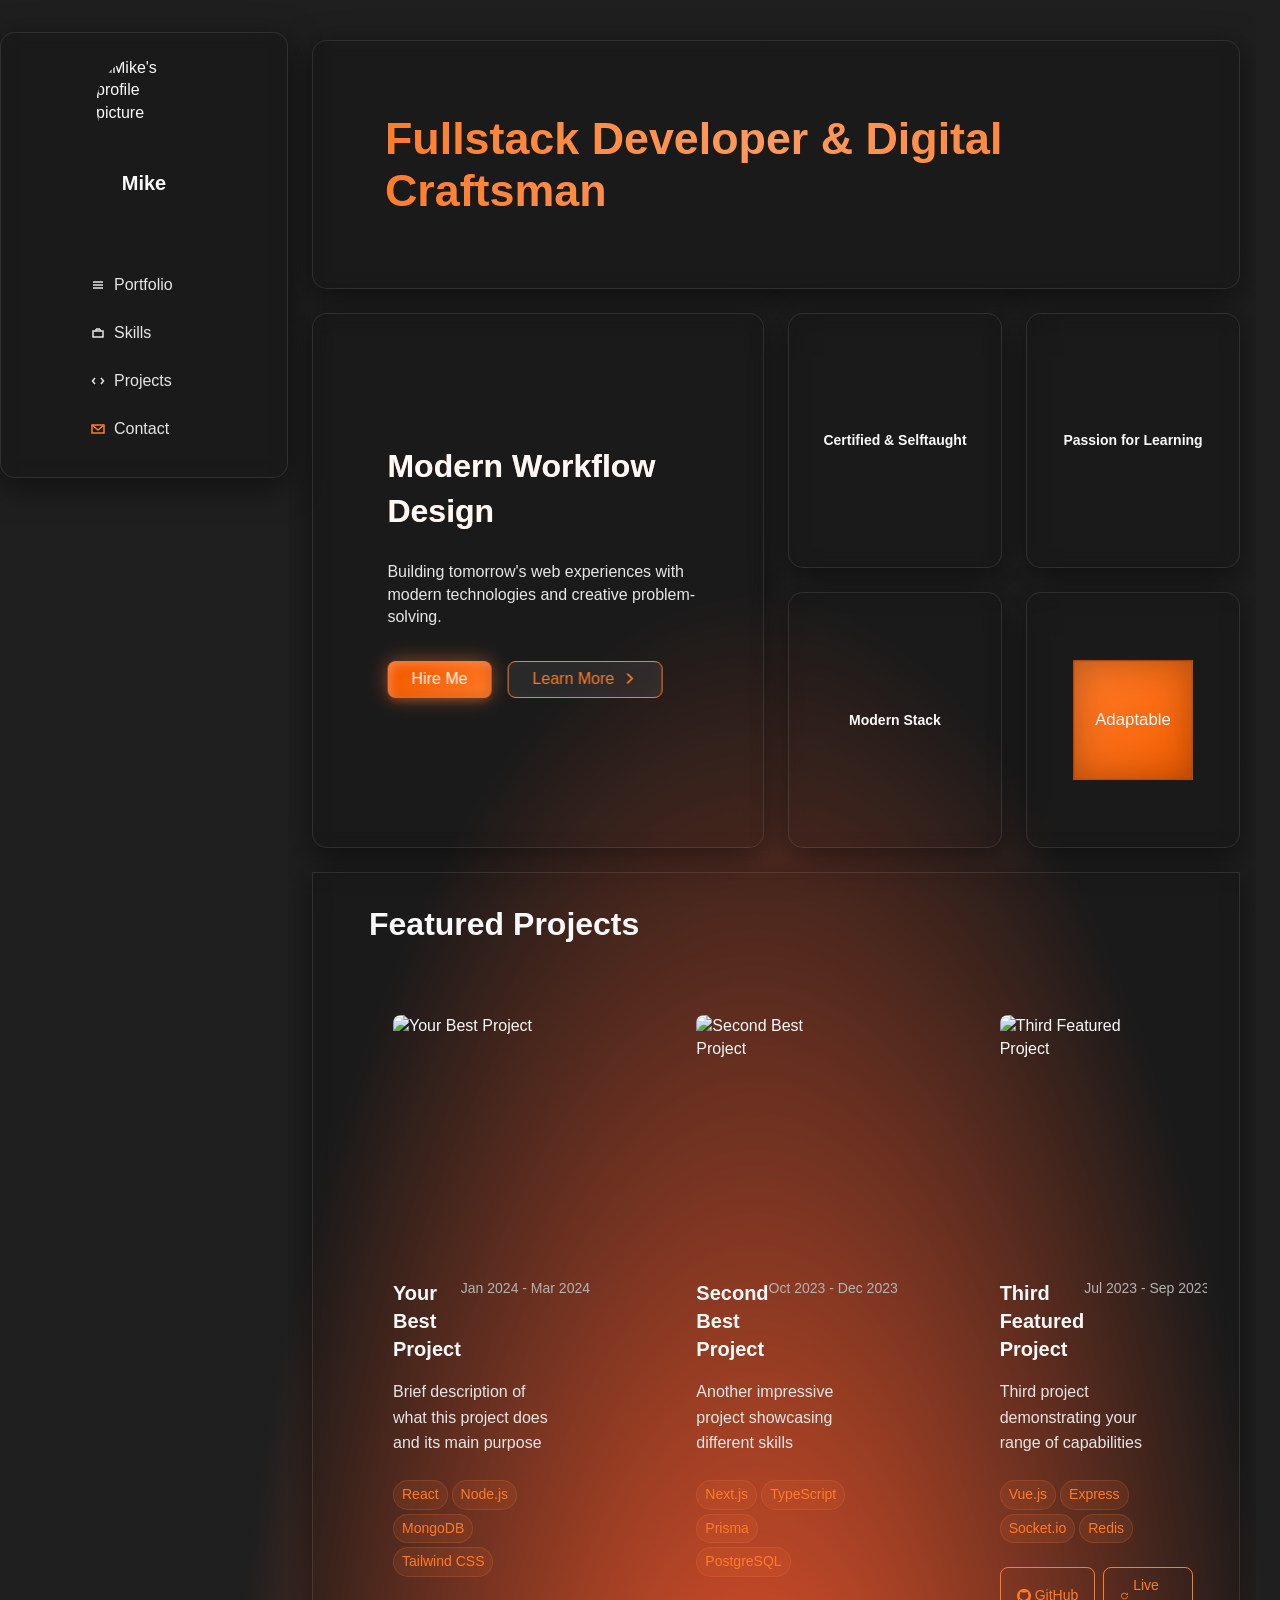
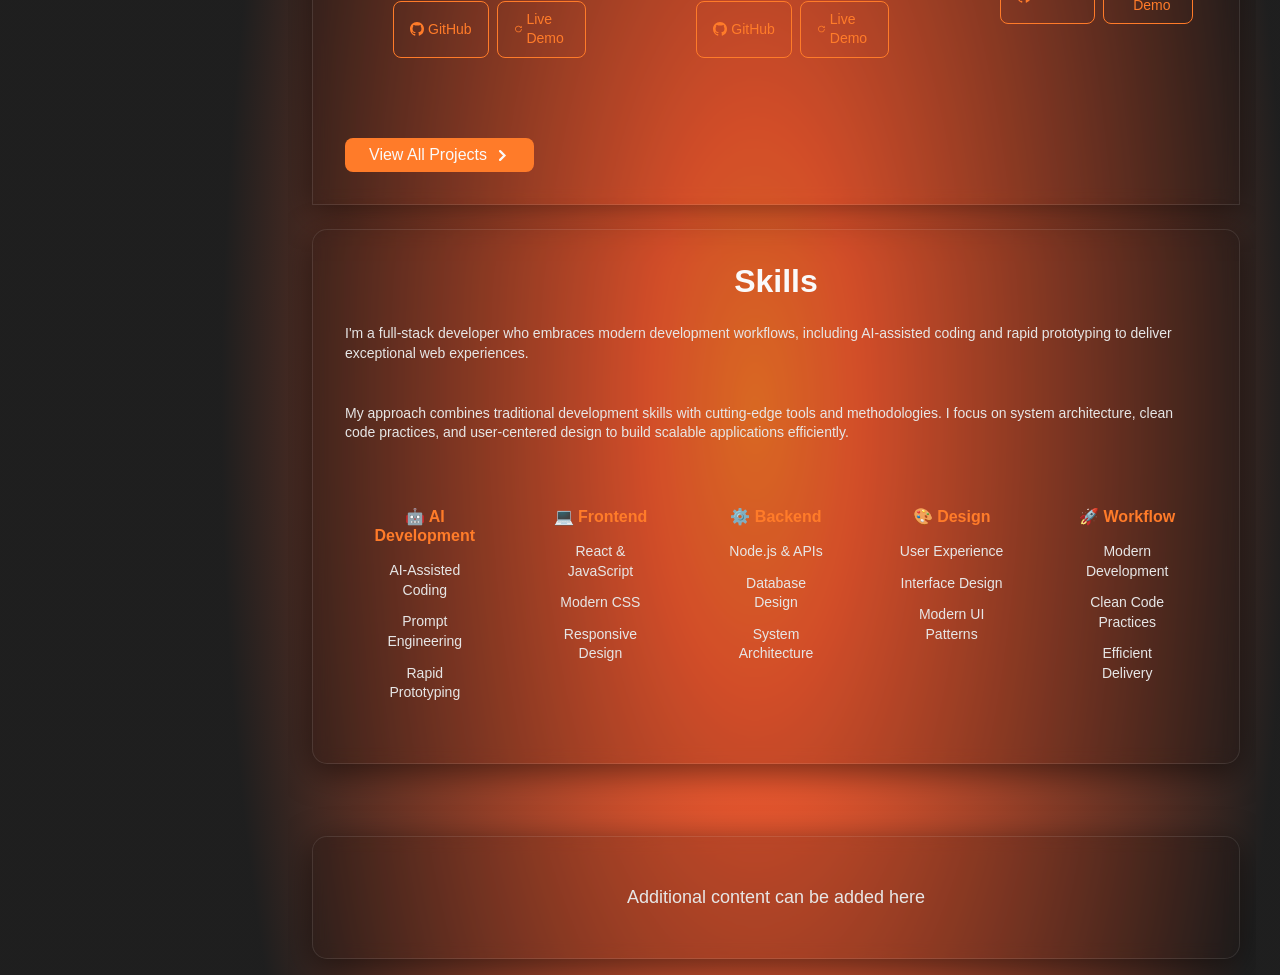
==== commit 43c5a548: "fix animation bug in profile card" ====
--- a/pages/index.html
+++ b/pages/index.html
@@ -1,4 +1,4 @@
-<!DOCTYPE html>
+<!doctype html>
 <html lang="en">
   <head>
     <meta charset="UTF-8" />
@@ -6,15 +6,13 @@
     <title>Mike's Portfolio</title>
     <link rel="stylesheet" href="css/variables.css" />
     <link rel="stylesheet" href="css/styles.css" />
-    <link rel="stylesheet" href="css/darkmode.css" />
-    <link rel="stylesheet" href="css/lightmode.css" />
   </head>
   <body>
     <div class="portfolio-layout">
       <nav class="sidebar glass">
         <div class="nav-header">
           <img
-            src="../Images/profilePicture.png"
+            src="images/profilePicture.png"
             alt="Mike's profile picture"
             class="profile-picture"
           />
@@ -124,204 +122,14 @@
                   fill="none"
                 />
               </svg>
-              <span>Contact</span>
+              <span class="nav-text">Contact</span>
             </a>
           </li>
         </ul>
-        <!-- From Uiverse.io by rishichawda -->
-        <label id="theme-toggle-button">
-          <input type="checkbox" id="toggle" />
-          <svg
-            viewBox="0 0 69.667 44"
-            xmlns:xlink="http://www.w3.org/1999/xlink"
-            xmlns="http://www.w3.org/2000/svg"
-          >
-            <g
-              transform="translate(3.5 3.5)"
-              data-name="Component 15 – 1"
-              id="Component_15_1"
-            >
-              <g
-                filter="url(#container)"
-                transform="matrix(1, 0, 0, 1, -3.5, -3.5)"
-              >
-                <rect
-                  fill="#83cbd8"
-                  transform="translate(3.5 3.5)"
-                  rx="17.5"
-                  height="35"
-                  width="60.667"
-                  data-name="container"
-                  id="container"
-                ></rect>
-              </g>
-
-              <g transform="translate(2.333 2.333)" id="button">
-                <g data-name="sun" id="sun">
-                  <g
-                    filter="url(#sun-outer)"
-                    transform="matrix(1, 0, 0, 1, -5.83, -5.83)"
-                  >
-                    <circle
-                      fill="#f8e664"
-                      transform="translate(5.83 5.83)"
-                      r="15.167"
-                      cy="15.167"
-                      cx="15.167"
-                      data-name="sun-outer"
-                      id="sun-outer-2"
-                    ></circle>
-                  </g>
-                  <g
-                    filter="url(#sun)"
-                    transform="matrix(1, 0, 0, 1, -5.83, -5.83)"
-                  >
-                    <path
-                      fill="rgba(246,254,247,0.29)"
-                      transform="translate(9.33 9.33)"
-                      d="M11.667,0A11.667,11.667,0,1,1,0,11.667,11.667,11.667,0,0,1,11.667,0Z"
-                      data-name="sun"
-                      id="sun-3"
-                    ></path>
-                  </g>
-                  <circle
-                    fill="#fcf4b9"
-                    transform="translate(8.167 8.167)"
-                    r="7"
-                    cy="7"
-                    cx="7"
-                    id="sun-inner"
-                  ></circle>
-                </g>
-
-                <g data-name="moon" id="moon">
-                  <g
-                    filter="url(#moon)"
-                    transform="matrix(1, 0, 0, 1, -31.5, -5.83)"
-                  >
-                    <circle
-                      fill="#cce6ee"
-                      transform="translate(31.5 5.83)"
-                      r="15.167"
-                      cy="15.167"
-                      cx="15.167"
-                      data-name="moon"
-                      id="moon-3"
-                    ></circle>
-                  </g>
-                  <g
-                    fill="#a6cad0"
-                    transform="translate(-24.415 -1.009)"
-                    id="patches"
-                  >
-                    <circle
-                      transform="translate(43.009 4.496)"
-                      r="2"
-                      cy="2"
-                      cx="2"
-                    ></circle>
-                    <circle
-                      transform="translate(39.366 17.952)"
-                      r="2"
-                      cy="2"
-                      cx="2"
-                      data-name="patch"
-                    ></circle>
-                    <circle
-                      transform="translate(33.016 8.044)"
-                      r="1"
-                      cy="1"
-                      cx="1"
-                      data-name="patch"
-                    ></circle>
-                    <circle
-                      transform="translate(51.081 18.888)"
-                      r="1"
-                      cy="1"
-                      cx="1"
-                      data-name="patch"
-                    ></circle>
-                    <circle
-                      transform="translate(33.016 22.503)"
-                      r="1"
-                      cy="1"
-                      cx="1"
-                      data-name="patch"
-                    ></circle>
-                    <circle
-                      transform="translate(50.081 10.53)"
-                      r="1.5"
-                      cy="1.5"
-                      cx="1.5"
-                      data-name="patch"
-                    ></circle>
-                  </g>
-                </g>
-              </g>
-
-              <g
-                filter="url(#cloud)"
-                transform="matrix(1, 0, 0, 1, -3.5, -3.5)"
-              >
-                <path
-                  fill="#fff"
-                  transform="translate(-3466.47 -160.94)"
-                  d="M3512.81,173.815a4.463,4.463,0,0,1,2.243.62.95.95,0,0,1,.72-1.281,4.852,4.852,0,0,1,2.623.519c.034.02-.5-1.968.281-2.716a2.117,2.117,0,0,1,2.829-.274,1.821,1.821,0,0,1,.854,1.858c.063.037,2.594-.049,3.285,1.273s-.865,2.544-.807,2.626a12.192,12.192,0,0,1,2.278.892c.553.448,1.106,1.992-1.62,2.927a7.742,7.742,0,0,1-3.762-.3c-1.28-.49-1.181-2.65-1.137-2.624s-1.417,2.2-2.623,2.2a4.172,4.172,0,0,1-2.394-1.206,3.825,3.825,0,0,1-2.771.774c-3.429-.46-2.333-3.267-2.2-3.55A3.721,3.721,0,0,1,3512.81,173.815Z"
-                  data-name="cloud"
-                  id="cloud"
-                ></path>
-              </g>
-
-              <g fill="#def8ff" transform="translate(3.585 1.325)" id="stars">
-                <path
-                  transform="matrix(-1, 0.017, -0.017, -1, 24.231, 3.055)"
-                  d="M.774,0,.566.559,0,.539.458.933.25,1.492l.485-.361.458.394L1.024.953,1.509.592.943.572Z"
-                ></path>
-                <path
-                  transform="matrix(-0.777, 0.629, -0.629, -0.777, 23.185, 12.358)"
-                  d="M1.341.529.836.472.736,0,.505.46,0,.4.4.729l-.231.46L.605.932l.4.326L.9.786Z"
-                  data-name="star"
-                ></path>
-                <path
-                  transform="matrix(0.438, 0.899, -0.899, 0.438, 23.177, 29.735)"
-                  d="M.015,1.065.475.9l.285.365L.766.772l.46-.164L.745.494.751,0,.481.407,0,.293.285.658Z"
-                  data-name="star"
-                ></path>
-                <path
-                  transform="translate(12.677 0.388) rotate(104)"
-                  d="M1.161,1.6,1.059,1,1.574.722.962.607.86,0,.613.572,0,.457.446.881.2,1.454l.516-.274Z"
-                  data-name="star"
-                ></path>
-                <path
-                  transform="matrix(-0.07, 0.998, -0.998, -0.07, 11.066, 15.457)"
-                  d="M.873,1.648l.114-.62L1.579.945,1.03.62,1.144,0,.706.464.157.139.438.7,0,1.167l.592-.083Z"
-                  data-name="star"
-                ></path>
-                <path
-                  transform="translate(8.326 28.061) rotate(11)"
-                  d="M.593,0,.638.724,0,.982l.7.211.045.724.36-.64.7.211L1.342.935,1.7.294,1.063.552Z"
-                  data-name="star"
-                ></path>
-                <path
-                  transform="translate(5.012 5.962) rotate(172)"
-                  d="M.816,0,.5.455,0,.311.323.767l-.312.455.516-.215.323.456L.827.911,1.343.7.839.552Z"
-                  data-name="star"
-                ></path>
-                <path
-                  transform="translate(2.218 14.616) rotate(169)"
-                  d="M1.261,0,.774.571.114.3.487.967,0,1.538.728,1.32l.372.662.047-.749.728-.218L1.215.749Z"
-                  data-name="star"
-                ></path>
-              </g>
-            </g>
-          </svg>
-        </label>
       </nav>
       <main class="main-content">
         <header class="page-header glass">
-          <h1>
-            <span class="dynamic-title"></span><span class="cursor"> | </span>
-          </h1>
+          <h1>Fullstack Developer & Digital Craftsman</h1>
         </header>
 
         <section id="portfolio" class="about-grid">
@@ -359,7 +167,10 @@
             <!-- Front Side - Main Introduction -->
             <div class="card-front">
               <div class="intro-text">
-                <h2>Full-stack Developer & Digital Craftsman</h2>
+                <h2>
+                  <span class="dynamic-title"></span
+                  ><span class="cursor"> | </span>
+                </h2>
                 <p>
                   Building tomorrow's web experiences with modern technologies
                   and creative problem-solving.
@@ -411,16 +222,42 @@
             <article class="card glass">
               <div class="cube-container">
                 <div class="cube">
-                  <div class="side front">React</div>
-                  <div class="side back">Node.js</div>
-                  <div class="side top">Prisma</div>
-                  <div class="side bottom">Responsive Design</div>
-                  <div class="side left">Git/GitHub</div>
-                  <div class="side right">API Design</div>
+                  <div class="side front">Adaptable</div>
+                  <div class="side back">Detail-Oriented</div>
+                  <div class="side top">Creative Thinker</div>
+                  <div class="side bottom">Problem Solver</div>
+                  <div class="side left">Self-Taught</div>
+                  <div class="side right">Design-Focussed</div>
                 </div>
               </div>
             </article>
           </div>
+        </section>
+
+        <section id="projects" class="projectcard glass">
+          <h2>Featured Projects</h2>
+
+          <!-- Featured Projects - Large Cards -->
+          <div class="featured-projects" id="featuredProjects">
+            <!-- Will be populated by JavaScript -->
+          </div>
+
+          <!-- View All Button -->
+          <button
+            class="btn-view-all"
+            onclick="portfolioApp.openProjectModal()"
+          >
+            View All Projects
+            <svg
+              class="btn-arrow-right"
+              viewBox="0 0 10 10"
+              width="11"
+              height="11"
+            >
+              <path class="arrow-line" d="M0 5h7"></path>
+              <path class="arrow-chevron" d="M1 1l4 4-4 4"></path>
+            </svg>
+          </button>
         </section>
 
         <section id="about" class="about-section">
@@ -428,257 +265,69 @@
             <h2>Skills</h2>
             <div class="about-content">
               <p>
-                Iâ€™m a full-stack developer who builds fast, clean, responsive
-                web experiences.
+                I'm a full-stack developer who embraces modern development
+                workflows, including AI-assisted coding and rapid prototyping to
+                deliver exceptional web experiences.
               </p>
               <p>
-                Sharp UI, smooth interactions, modern CSS/JS solid logic, APIs,
-                scalable Node.js Always: clean code, performance-first,
-                problem-solving mindset
+                My approach combines traditional development skills with
+                cutting-edge tools and methodologies. I focus on system
+                architecture, clean code practices, and user-centered design to
+                build scalable applications efficiently.
               </p>
               <div class="about-skills">
-                <h3>My Skills</h3>
-                <ul>
-                  <li>HTML & CSS</li>
-                  <li>JavaScript (ES6+)</li>
-                  <li>React & Node.js</li>
-                  <li>Full-stack Development</li>
-                  <li>Problem Solving</li>
-                </ul>
+                <!-- <h3>My Skills</h3> -->
+                <div class="skills-categories">
+                  <div class="skills-category">
+                    <h4 class="category-title">🤖 AI Development</h4>
+                    <div class="skills-grid">
+                      <div class="skill-item">AI-Assisted Coding</div>
+                      <div class="skill-item">Prompt Engineering</div>
+                      <div class="skill-item">Rapid Prototyping</div>
+                    </div>
+                  </div>
+
+                  <div class="skills-category">
+                    <h4 class="category-title">💻 Frontend</h4>
+                    <div class="skills-grid">
+                      <div class="skill-item">React & JavaScript</div>
+                      <div class="skill-item">Modern CSS</div>
+                      <div class="skill-item">Responsive Design</div>
+                    </div>
+                  </div>
+
+                  <div class="skills-category">
+                    <h4 class="category-title">⚙️ Backend</h4>
+                    <div class="skills-grid">
+                      <div class="skill-item">Node.js & APIs</div>
+                      <div class="skill-item">Database Design</div>
+                      <div class="skill-item">System Architecture</div>
+                    </div>
+                  </div>
+
+                  <div class="skills-category">
+                    <h4 class="category-title">🎨 Design</h4>
+                    <div class="skills-grid">
+                      <div class="skill-item">User Experience</div>
+                      <div class="skill-item">Interface Design</div>
+                      <div class="skill-item">Modern UI Patterns</div>
+                    </div>
+                  </div>
+
+                  <div class="skills-category">
+                    <h4 class="category-title">🚀 Workflow</h4>
+                    <div class="skills-grid">
+                      <div class="skill-item">Modern Development</div>
+                      <div class="skill-item">Clean Code Practices</div>
+                      <div class="skill-item">Efficient Delivery</div>
+                    </div>
+                  </div>
+                </div>
               </div>
             </div>
           </div>
         </section>
 
-        <section id="projects" class="projectcard glass">
-          <h2>Featured Projects</h2>
-          <button>view all</button>
-          <div class="project-grid">
-            <article class="project-card">
-              <img
-                src="https://images.unsplash.com/photo-1460925895917-afdab827c52f?w=160&h=160&fit=crop"
-                alt="E-commerce Platform"
-                class="project-card-image"
-              />
-              <div class="project-card-content">
-                <h3 class="project-card-title">E-commerce Platform</h3>
-                <a
-                  href="https://github.com/mike/ecommerce-platform"
-                  class="project-card-link"
-                  target="_blank"
-                >
-                  <svg
-                    width="16"
-                    height="16"
-                    viewBox="0 0 24 24"
-                    fill="currentColor"
-                  >
-                    <path
-                      d="M12 0C5.37 0 0 5.37 0 12c0 5.31 3.435 9.795 8.205 11.385.6.105.825-.255.825-.57 0-.285-.015-1.23-.015-2.235-3.015.555-3.795-.735-4.035-1.41-.135-.345-.72-1.41-1.23-1.695-.42-.225-1.02-.78-.015-.795.945-.015 1.62.87 1.845 1.23 1.08 1.815 2.805 1.305 3.495.99.105-.78.42-1.305.765-1.605-2.67-.3-5.46-1.335-5.46-5.925 0-1.305.465-2.385 1.23-3.225-.12-.3-.54-1.53.12-3.18 0 0 1.005-.315 3.3 1.23.96-.27 1.98-.405 3-.405s2.04.135 3 .405c2.295-1.56 3.3-1.23 3.3-1.23.66 1.65.24 2.88.12 3.18.765.84 1.23 1.905 1.23 3.225 0 4.605-2.805 5.625-5.475 5.925.435.375.81 1.095.81 2.22 0 1.605-.015 2.895-.015 3.3 0 .315.225.69.825.57A12.02 12.02 0 0024 12c0-6.63-5.37-12-12-12z"
-                    />
-                  </svg>
-                  View on GitHub
-                </a>
-              </div>
-            </article>
-
-            <article class="project-card">
-              <img
-                src="https://images.unsplash.com/photo-1551288049-bebda4e38f71?w=160&h=160&fit=crop"
-                alt="Task Manager"
-                class="project-card-image"
-              />
-              <div class="project-card-content">
-                <h3 class="project-card-title">Task Manager</h3>
-                <a
-                  href="https://github.com/mike/task-manager"
-                  class="project-card-link"
-                  target="_blank"
-                >
-                  <svg
-                    width="16"
-                    height="16"
-                    viewBox="0 0 24 24"
-                    fill="currentColor"
-                  >
-                    <path
-                      d="M12 0C5.37 0 0 5.37 0 12c0 5.31 3.435 9.795 8.205 11.385.6.105.825-.255.825-.57 0-.285-.015-1.23-.015-2.235-3.015.555-3.795-.735-4.035-1.41-.135-.345-.72-1.41-1.23-1.695-.42-.225-1.02-.78-.015-.795.945-.015 1.62.87 1.845 1.23 1.08 1.815 2.805 1.305 3.495.99.105-.78.42-1.305.765-1.605-2.67-.3-5.46-1.335-5.46-5.925 0-1.305.465-2.385 1.23-3.225-.12-.3-.54-1.53.12-3.18 0 0 1.005-.315 3.3 1.23.96-.27 1.98-.405 3-.405s2.04.135 3 .405c2.295-1.56 3.3-1.23 3.3-1.23.66 1.65.24 2.88.12 3.18.765.84 1.23 1.905 1.23 3.225 0 4.605-2.805 5.625-5.475 5.925.435.375.81 1.095.81 2.22 0 1.605-.015 2.895-.015 3.3 0 .315.225.69.825.57A12.02 12.02 0 0024 12c0-6.63-5.37-12-12-12z"
-                    />
-                  </svg>
-                  View on GitHub
-                </a>
-              </div>
-            </article>
-
-            <article class="project-card">
-              <img
-                src="https://images.unsplash.com/photo-1512486130939-2c4f79935e4f?w=160&h=160&fit=crop"
-                alt="Weather Dashboard"
-                class="project-card-image"
-              />
-              <div class="project-card-content">
-                <h3 class="project-card-title">Weather Dashboard</h3>
-                <a
-                  href="https://github.com/mike/weather-dashboard"
-                  class="project-card-link"
-                  target="_blank"
-                >
-                  <svg
-                    width="16"
-                    height="16"
-                    viewBox="0 0 24 24"
-                    fill="currentColor"
-                  >
-                    <path
-                      d="M12 0C5.37 0 0 5.37 0 12c0 5.31 3.435 9.795 8.205 11.385.6.105.825-.255.825-.57 0-.285-.015-1.23-.015-2.235-3.015.555-3.795-.735-4.035-1.41-.135-.345-.72-1.41-1.23-1.695-.42-.225-1.02-.78-.015-.795.945-.015 1.62.87 1.845 1.23 1.08 1.815 2.805 1.305 3.495.99.105-.78.42-1.305.765-1.605-2.67-.3-5.46-1.335-5.46-5.925 0-1.305.465-2.385 1.23-3.225-.12-.3-.54-1.53.12-3.18 0 0 1.005-.315 3.3 1.23.96-.27 1.98-.405 3-.405s2.04.135 3 .405c2.295-1.56 3.3-1.23 3.3-1.23.66 1.65.24 2.88.12 3.18.765.84 1.23 1.905 1.23 3.225 0 4.605-2.805 5.625-5.475 5.925.435.375.81 1.095.81 2.22 0 1.605-.015 2.895-.015 3.3 0 .315.225.69.825.57A12.02 12.02 0 0024 12c0-6.63-5.37-12-12-12z"
-                    />
-                  </svg>
-                  View on GitHub
-                </a>
-              </div>
-            </article>
-
-            <article class="project-card">
-              <img
-                src="https://images.unsplash.com/photo-1558655146-9f40138edfeb?w=160&h=160&fit=crop"
-                alt="Analytics Dashboard"
-                class="project-card-image"
-              />
-              <div class="project-card-content">
-                <h3 class="project-card-title">Analytics Dashboard</h3>
-                <a
-                  href="https://github.com/mike/analytics-dashboard"
-                  class="project-card-link"
-                  target="_blank"
-                >
-                  <svg
-                    width="16"
-                    height="16"
-                    viewBox="0 0 24 24"
-                    fill="currentColor"
-                  >
-                    <path
-                      d="M12 0C5.37 0 0 5.37 0 12c0 5.31 3.435 9.795 8.205 11.385.6.105.825-.255.825-.57 0-.285-.015-1.23-.015-2.235-3.015.555-3.795-.735-4.035-1.41-.135-.345-.72-1.41-1.23-1.695-.42-.225-1.02-.78-.015-.795.945-.015 1.62.87 1.845 1.23 1.08 1.815 2.805 1.305 3.495.99.105-.78.42-1.305.765-1.605-2.67-.3-5.46-1.335-5.46-5.925 0-1.305.465-2.385 1.23-3.225-.12-.3-.54-1.53.12-3.18 0 0 1.005-.315 3.3 1.23.96-.27 1.98-.405 3-.405s2.04.135 3 .405c2.295-1.56 3.3-1.23 3.3-1.23.66 1.65.24 2.88.12 3.18.765.84 1.23 1.905 1.23 3.225 0 4.605-2.805 5.625-5.475 5.925.435.375.81 1.095.81 2.22 0 1.605-.015 2.895-.015 3.3 0 .315.225.69.825.57A12.02 12.02 0 0024 12c0-6.63-5.37-12-12-12z"
-                    />
-                  </svg>
-                  View on GitHub
-                </a>
-              </div>
-            </article>
-
-            <article class="project-card">
-              <img
-                src="https://images.unsplash.com/photo-1563986768609-322da13575f3?w=160&h=160&fit=crop"
-                alt="Social Media App"
-                class="project-card-image"
-              />
-              <div class="project-card-content">
-                <h3 class="project-card-title">Social Media App</h3>
-                <a
-                  href="https://github.com/mike/social-media-app"
-                  class="project-card-link"
-                  target="_blank"
-                >
-                  <svg
-                    width="16"
-                    height="16"
-                    viewBox="0 0 24 24"
-                    fill="currentColor"
-                  >
-                    <path
-                      d="M12 0C5.37 0 0 5.37 0 12c0 5.31 3.435 9.795 8.205 11.385.6.105.825-.255.825-.57 0-.285-.015-1.23-.015-2.235-3.015.555-3.795-.735-4.035-1.41-.135-.345-.72-1.41-1.23-1.695-.42-.225-1.02-.78-.015-.795.945-.015 1.62.87 1.845 1.23 1.08 1.815 2.805 1.305 3.495.99.105-.78.42-1.305.765-1.605-2.67-.3-5.46-1.335-5.46-5.925 0-1.305.465-2.385 1.23-3.225-.12-.3-.54-1.53.12-3.18 0 0 1.005-.315 3.3 1.23.96-.27 1.98-.405 3-.405s2.04.135 3 .405c2.295-1.56 3.3-1.23 3.3-1.23.66 1.65.24 2.88.12 3.18.765.84 1.23 1.905 1.23 3.225 0 4.605-2.805 5.625-5.475 5.925.435.375.81 1.095.81 2.22 0 1.605-.015 2.895-.015 3.3 0 .315.225.69.825.57A12.02 12.02 0 0024 12c0-6.63-5.37-12-12-12z"
-                    />
-                  </svg>
-                  View on GitHub
-                </a>
-              </div>
-            </article>
-
-            <article class="project-card">
-              <img
-                src="https://images.unsplash.com/photo-1556742049-0cfed4f6a45d?w=160&h=160&fit=crop"
-                alt="Recipe Finder"
-                class="project-card-image"
-              />
-              <div class="project-card-content">
-                <h3 class="project-card-title">Recipe Finder</h3>
-                <a
-                  href="https://github.com/mike/recipe-finder"
-                  class="project-card-link"
-                  target="_blank"
-                >
-                  <svg
-                    width="16"
-                    height="16"
-                    viewBox="0 0 24 24"
-                    fill="currentColor"
-                  >
-                    <path
-                      d="M12 0C5.37 0 0 5.37 0 12c0 5.31 3.435 9.795 8.205 11.385.6.105.825-.255.825-.57 0-.285-.015-1.23-.015-2.235-3.015.555-3.795-.735-4.035-1.41-.135-.345-.72-1.41-1.23-1.695-.42-.225-1.02-.78-.015-.795.945-.015 1.62.87 1.845 1.23 1.08 1.815 2.805 1.305 3.495.99.105-.78.42-1.305.765-1.605-2.67-.3-5.46-1.335-5.46-5.925 0-1.305.465-2.385 1.23-3.225-.12-.3-.54-1.53.12-3.18 0 0 1.005-.315 3.3 1.23.96-.27 1.98-.405 3-.405s2.04.135 3 .405c2.295-1.56 3.3-1.23 3.3-1.23.66 1.65.24 2.88.12 3.18.765.84 1.23 1.905 1.23 3.225 0 4.605-2.805 5.625-5.475 5.925.435.375.81 1.095.81 2.22 0 1.605-.015 2.895-.015 3.3 0 .315.225.69.825.57A12.02 12.02 0 0024 12c0-6.63-5.37-12-12-12z"
-                    />
-                  </svg>
-                  View on GitHub
-                </a>
-              </div>
-            </article>
-
-            <article class="project-card">
-              <img
-                src="https://images.unsplash.com/photo-1571019613454-1cb2f99b2d8b?w=160&h=160&fit=crop"
-                alt="Music Player"
-                class="project-card-image"
-              />
-              <div class="project-card-content">
-                <h3 class="project-card-title">Music Player</h3>
-                <a
-                  href="https://github.com/mike/music-player"
-                  class="project-card-link"
-                  target="_blank"
-                >
-                  <svg
-                    width="16"
-                    height="16"
-                    viewBox="0 0 24 24"
-                    fill="currentColor"
-                  >
-                    <path
-                      d="M12 0C5.37 0 0 5.37 0 12c0 5.31 3.435 9.795 8.205 11.385.6.105.825-.255.825-.57 0-.285-.015-1.23-.015-2.235-3.015.555-3.795-.735-4.035-1.41-.135-.345-.72-1.41-1.23-1.695-.42-.225-1.02-.78-.015-.795.945-.015 1.62.87 1.845 1.23 1.08 1.815 2.805 1.305 3.495.99.105-.78.42-1.305.765-1.605-2.67-.3-5.46-1.335-5.46-5.925 0-1.305.465-2.385 1.23-3.225-.12-.3-.54-1.53.12-3.18 0 0 1.005-.315 3.3 1.23.96-.27 1.98-.405 3-.405s2.04.135 3 .405c2.295-1.56 3.3-1.23 3.3-1.23.66 1.65.24 2.88.12 3.18.765.84 1.23 1.905 1.23 3.225 0 4.605-2.805 5.625-5.475 5.925.435.375.81 1.095.81 2.22 0 1.605-.015 2.895-.015 3.3 0 .315.225.69.825.57A12.02 12.02 0 0024 12c0-6.63-5.37-12-12-12z"
-                    />
-                  </svg>
-                  View on GitHub
-                </a>
-              </div>
-            </article>
-
-            <article class="project-card">
-              <img
-                src="https://images.unsplash.com/photo-1563013544-824ae1b704d3?w=160&h=160&fit=crop"
-                alt="Fitness Tracker"
-                class="project-card-image"
-              />
-              <div class="project-card-content">
-                <h3 class="project-card-title">Fitness Tracker</h3>
-                <a
-                  href="https://github.com/mike/fitness-tracker"
-                  class="project-card-link"
-                  target="_blank"
-                >
-                  <svg
-                    width="16"
-                    height="16"
-                    viewBox="0 0 24 24"
-                    fill="currentColor"
-                  >
-                    <path
-                      d="M12 0C5.37 0 0 5.37 0 12c0 5.31 3.435 9.795 8.205 11.385.6.105.825-.255.825-.57 0-.285-.015-1.23-.015-2.235-3.015.555-3.795-.735-4.035-1.41-.135-.345-.72-1.41-1.23-1.695-.42-.225-1.02-.78-.015-.795.945-.015 1.62.87 1.845 1.23 1.08 1.815 2.805 1.305 3.495.99.105-.78.42-1.305.765-1.605-2.67-.3-5.46-1.335-5.46-5.925 0-1.305.465-2.385 1.23-3.225-.12-.3-.54-1.53.12-3.18 0 0 1.005-.315 3.3 1.23.96-.27 1.98-.405 3-.405s2.04.135 3 .405c2.295-1.56 3.3-1.23 3.3-1.23.66 1.65.24 2.88.12 3.18.765.84 1.23 1.905 1.23 3.225 0 4.605-2.805 5.625-5.475 5.925.435.375.81 1.095.81 2.22 0 1.605-.015 2.895-.015 3.3 0 .315.225.69.825.57A12.02 12.02 0 0024 12c0-6.63-5.37-12-12-12z"
-                    />
-                  </svg>
-                  View on GitHub
-                </a>
-              </div>
-            </article>
-          </div>
-        </section>
         <div class="contact-modal" id="contactModal">
           <div class="modal-inner glass">
             <button class="modal-close" id="modalCloseBtn">
--- a/pages/css/variables.css
+++ b/pages/css/variables.css
@@ -1,21 +1,25 @@
 /* ==========================================================================
    CSS CUSTOM PROPERTIES (VARIABLES) - 2026 DESIGN SYSTEM
+   Enhanced semantic variables with glassmorphism system
    ========================================================================== */
 
 :root {
   /* =============
      SPACING SYSTEM 
+     Consistent spacing scale for layouts and components
      ============= */
-  --spacing-xs: 0.25rem;
-  --spacing-sm: 0.5rem;
-  --spacing-base: 1rem;
-  --spacing-lg: 1.5rem;
-  --spacing-xl: 2rem;
-  --spacing-2xl: 3rem;
+  --spacing-xs: 0.25rem; /* 4px */
+  --spacing-sm: 0.5rem; /* 8px */
+  --spacing-base: 1rem; /* 16px */
+  --spacing-lg: 1.5rem; /* 24px */
+  --spacing-xl: 2rem; /* 32px */
+  --spacing-2xl: 3rem; /* 48px */
 
   /* =============
-     TYPOGRAPHY 
+     TYPOGRAPHY SYSTEM
+     Responsive font sizes and typography properties
      ============= */
+  --font-size-xs: clamp(0.75rem, 2vw, 0.875rem);
   --font-size-sm: 0.875rem;
   --font-size-base: 1rem;
   --font-size-lg: 1.125rem;
@@ -29,32 +33,146 @@
   --font-weight-bold: 700;
 
   /* =============
-     COLORS 
+     COLOR SYSTEM
+     Orange-based brand colors with semantic naming
      ============= */
-  --accent-color: hsl(22.99, 100%, 58.04%);
-  --accent-hover: hsl(22.99, 100%, 68.04%);
-  --accent-dark: hsl(22.99, 100%, 48.04%);
+  /* Brand Colors */
+  --accent-color: hsl(22.99, 100%, 58.04%); /* Primary orange #F77737 */
+  --accent-hover: hsl(22.99, 100%, 68.04%); /* Lighter orange hover */
+  --accent-dark: hsl(22.99, 100%, 48.04%); /* Darker orange */
 
-  --text-primary: hsl(0, 0%, 98%);
-  --text-secondary: hsl(0, 0%, 90%);
-  --text-muted: hsl(0, 0%, 70%);
+  /* Text Colors */
+  --text-primary: hsl(0, 0%, 98%); /* Near white */
+  --text-secondary: hsl(0, 0%, 90%); /* Light gray */
+  --text-muted: hsl(0, 0%, 70%); /* Medium gray */
 
-  --bg-primary: hsl(165, 33.33%, 2.35%);
-  --bg-card: hsl(0, 0%, 8%);
+  /* Background Colors */
+  --bg-primary: hsl(165, 33.33%, 2.35%); /* Dark background */
+  --bg-card: hsl(0, 0%, 8%); /* Card background */
 
   /* =============
-     GLASSMORPHISM 
+     GLASSMORPHISM SYSTEM
+     Unified glass effect variables for consistent design
      ============= */
-  --glass-bg: rgba(0, 0, 0, 0.4);
+
+  /* Standard Glass - For sidebars, headers, modals */
+  --glass-bg: rgba(0, 0, 0, 0.15);
   --glass-border: 1px solid rgba(255, 255, 255, 0.1);
   --glass-blur: blur(8px);
   --glass-shadow: 0 8px 32px rgba(0, 0, 0, 0.5);
 
+  /* Light Glass - For cards and interactive elements */
+  --glass-light-bg: rgba(255, 255, 255, 0.02);
+  --glass-light-border: 1px solid rgba(255, 255, 255, 0.08);
+  --glass-light-blur: blur(4px);
+  --glass-light-shadow:
+    0 4px 16px rgba(0, 0, 0, 0.2), inset 0 1px 0 rgba(255, 255, 255, 0.05);
+
+  /* Light Glass Hover States */
+  --glass-light-hover-bg: rgba(255, 255, 255, 0.04);
+  --glass-light-hover-border: 1px solid rgba(255, 255, 255, 0.12);
+  --glass-light-hover-shadow:
+    0 8px 25px rgba(0, 0, 0, 0.3), inset 0 1px 0 rgba(255, 255, 255, 0.08);
+
+  /* Nested Glass - For elements inside glass containers */
+  --glass-nested-bg: rgba(0, 0, 0, 0.02);
+  --glass-nested-border: 1px solid rgba(255, 255, 255, 0.05);
+  --glass-nested-blur: blur(8px);
+  --glass-nested-shadow: 0 2px 8px rgba(0, 0, 0, 0.1);
+
+  /* Glass Accent Gradients */
+  --glass-accent-subtle: radial-gradient(
+    circle at 30% 20%,
+    rgba(247, 119, 55, 0.015) 0%,
+    transparent 50%
+  );
+  --glass-accent-hover: radial-gradient(
+    circle at 30% 20%,
+    rgba(247, 119, 55, 0.025) 0%,
+    transparent 50%
+  );
+
   /* =============
-     LAYOUT 
+     COMPONENT SEMANTIC VARIABLES
+     Component-specific color assignments for easy theming
+     ============= */
+
+  /* Card Components */
+  --card-bg: var(--glass-bg);
+  --card-border: var(--glass-border);
+  --card-shadow: var(--glass-shadow);
+
+  /* Featured Project Cards */
+  --featured-card-bg: var(--glass-light-bg);
+  --featured-card-border: var(--glass-light-border);
+  --featured-card-shadow: var(--glass-light-shadow);
+
+  /* Skills Category Cards */
+  --skills-card-bg: var(--glass-light-bg);
+  --skills-card-border: var(--glass-light-border);
+  --skills-card-shadow: var(--glass-light-shadow);
+
+  /* =============
+     LAYOUT SYSTEM
+     Layout dimensions and constraints
      ============= */
   --border-radius: 15px;
   --border-radius-sm: 8px;
   --sidebar-width: 18rem;
   --max-width: 1200px;
+
+  /* =============
+     ANIMATION & TRANSITION SYSTEM
+     Consistent timing and easing functions
+     ============= */
+  --transition-fast: 0.2s ease;
+  --transition-normal: 0.3s ease;
+  --transition-slow: 0.5s ease;
+  --easing-smooth: cubic-bezier(0.4, 0, 0.2, 1);
+  --easing-bounce: cubic-bezier(0.34, 1.56, 0.64, 1);
+
+  /* =============
+     RESPONSIVE BREAKPOINTS
+     Breakpoint references (used in media queries)
+     ============= */
+  --breakpoint-mobile: 767px;
+  --breakpoint-tablet: 768px;
+  --breakpoint-desktop: 1200px;
 }
+
+/* =============
+   DARK MODE OVERRIDES
+   Optional dark mode color adjustments
+   ============= */
+@media (prefers-color-scheme: dark) {
+  :root {
+    /* Already optimized for dark mode by default */
+    /* These are placeholder values for future light mode support */
+    --bg-primary: hsl(165, 33.33%, 2.35%);
+    --text-primary: hsl(0, 0%, 98%);
+  }
+}
+
+/* =============
+   HIGH CONTRAST MODE OVERRIDES
+   Enhanced visibility for accessibility
+   ============= */
+@media (prefers-contrast: high) {
+  :root {
+    --glass-border: 2px solid rgba(255, 255, 255, 0.3);
+    --glass-light-border: 2px solid rgba(255, 255, 255, 0.2);
+    --text-muted: hsl(0, 0%, 85%);
+  }
+}
+
+/* =============
+   REDUCED MOTION OVERRIDES
+   Respect user motion preferences
+   ============= */
+@media (prefers-reduced-motion: reduce) {
+  :root {
+    --transition-fast: 0.01ms;
+    --transition-normal: 0.01ms;
+    --transition-slow: 0.01ms;
+  }
+}
--- a/pages/css/styles.css
+++ b/pages/css/styles.css
@@ -1,26 +1,35 @@
 /* ==========================================================================
    MODERN PORTFOLIO STYLES - 2026 DESIGN SYSTEM
-   Clean, variable-based architecture with glassmorphism effects
+   Clean, semantic architecture with glassmorphism effects
    Mobile-first responsive design with modern interactions
    ========================================================================== */
 
-/* =============
-   UNIVERSAL GLASS EFFECT 
-   Applied to all elements with .glass class for consistent glassmorphism
-   ============= */
-.glass {
-  background: var(--glass-bg);
-  backdrop-filter: var(--glass-blur);
-  -webkit-backdrop-filter: var(--glass-blur);
-  border: var(--glass-border);
-  box-shadow: var(--glass-shadow);
-  position: relative;
-}
-
-/* =============
-   RESET AND BASE STYLES 
-   Normalize browser defaults and establish base styling
-   ============= */
+/* ==========================================================================
+   TABLE OF CONTENTS
+   ========================================================================== */
+/*
+   1. CSS RESET & BASE STYLES
+   2. TYPOGRAPHY & GLOBAL STYLES  
+   3. LAYOUT SYSTEMS
+   4. NAVIGATION COMPONENTS
+   5. GLASSMORPHISM SYSTEM
+   6. CARD COMPONENTS
+   7. BUTTON SYSTEM
+   8. PROFILE & INTERACTIVE CARDS
+   9. PROJECT SHOWCASE
+   10. SKILLS SECTION
+   11. MODAL COMPONENTS
+   12. FORM COMPONENTS
+   13. ANIMATIONS & TRANSITIONS
+   14. UTILITY CLASSES
+   15. RESPONSIVE DESIGN
+   16. ACCESSIBILITY
+*/
+
+/* ==========================================================================
+   1. CSS RESET & BASE STYLES
+   ========================================================================== */
+
 * {
   margin: 0;
   padding: 0;
@@ -31,22 +40,60 @@
 body {
   width: 100%;
   max-width: 100%;
-  overflow-x: hidden; /* Prevent horizontal scrolling */
+  overflow-x: hidden;
 }
 
 body {
   background-color: var(--bg-primary);
-  font-family: -apple-system, BlinkMacSystemFont, "Segoe UI", Roboto, Oxygen,
-    Ubuntu, Cantarell, sans-serif;
+  font-family:
+    -apple-system, BlinkMacSystemFont, "Segoe UI", Roboto, Oxygen, Ubuntu,
+    Cantarell, sans-serif;
   color: var(--text-primary);
   line-height: var(--line-height);
-}
-
-/* =============
-   MOBILE FIRST LAYOUT 
-   Single column grid with radial gradient background
-   Transforms to sidebar layout on desktop (768px+)
-   ============= */
+  background-image: radial-gradient(
+    ellipse farthest-corner at 59% 78%,
+    var(--accent-color) 0%,
+    hsl(12.96, 92.56%, 57.84%) 10%,
+    hsl(0, 0%, 12%) 50%
+  );
+  min-height: 100vh;
+}
+
+/* ==========================================================================
+   2. TYPOGRAPHY & GLOBAL STYLES
+   ========================================================================== */
+
+h1,
+h2,
+h3,
+h4,
+h5,
+h6 {
+  font-weight: var(--font-weight-bold);
+  line-height: 1.2;
+  color: var(--text-primary);
+}
+
+p {
+  line-height: var(--line-height);
+  color: var(--text-secondary);
+}
+
+a {
+  color: var(--accent-color);
+  text-decoration: none;
+  transition: color 0.3s ease;
+}
+
+a:hover {
+  color: var(--accent-hover);
+}
+
+/* ==========================================================================
+   3. LAYOUT SYSTEMS
+   ========================================================================== */
+
+/* Portfolio Layout Container */
 .portfolio-layout {
   display: grid;
   grid-template-columns: 1fr;
@@ -55,24 +102,24 @@
   width: 100%;
   padding: 0 var(--spacing-sm);
   box-sizing: border-box;
-  /* Radial gradient from orange to dark */
-  background-image: radial-gradient(
-    ellipse farthest-corner at 59% 78%,
-    var(--accent-color) 0%,
-    hsl(12.96, 92.56%, 57.84%) 10%,
-    hsl(0, 0%, 12%) 50%
-  );
-}
-
-/* =============
-   PAGE HEADER 
-   Contains the dynamic animated title that cycles through roles
-   ============= */
+}
+
+/* Main Content Container */
+.main-content {
+  display: flex;
+  flex-direction: column;
+  gap: var(--spacing-lg);
+  padding: 0;
+  overflow-y: auto;
+  width: 100%;
+}
+
+/* Page Header */
 .page-header {
   display: flex;
-  justify-content: flex-start; /* Back to left alignment */
+  justify-content: flex-start;
   align-items: center;
-  padding: var(--spacing-lg) var(--spacing-lg);
+  padding: var(--spacing-lg);
   margin-top: 6rem;
   background: var(--glass-bg);
   backdrop-filter: var(--glass-blur);
@@ -84,32 +131,32 @@
 }
 
 .page-header h1 {
-  text-align: left;
+  padding: var(--spacing-lg);
+  padding-left: var(--spacing-lg);
   margin: 0;
-  padding-left: var(--spacing-2xl);
   font-size: clamp(1.4rem, 5vw, 2rem);
   line-height: 1.15;
   width: 100%;
 }
 
-/* =============
-   MAIN CONTENT CONTAINER
-   Flexbox column for vertical stacking of all sections
-   ============= */
-.main-content {
-  display: flex;
-  flex-direction: column;
-  gap: var(--spacing-lg);
-  padding: 0;
-  overflow-y: auto;
-  width: 100%;
-}
-
-/* =============
-   MOBILE SIDEBAR NAVIGATION
-   Fixed horizontal bar at top on mobile (<768px)
-   Transforms to vertical sidebar on desktop (768px+)
-   ============= */
+/* Grid Layouts */
+.about-grid {
+  display: grid;
+  grid-template-columns: 1fr;
+  gap: var(--spacing-base);
+}
+
+.info-cards {
+  display: grid;
+  grid-template-columns: repeat(2, 1fr);
+  gap: var(--spacing-base);
+}
+
+/* ==========================================================================
+   4. NAVIGATION COMPONENTS
+   ========================================================================== */
+
+/* Mobile Sidebar Navigation */
 .sidebar {
   position: fixed;
   top: var(--spacing-sm);
@@ -130,7 +177,7 @@
   z-index: 1000;
 }
 
-/* Profile section in navigation */
+/* Navigation Header */
 .nav-header {
   display: flex;
   flex-direction: row;
@@ -154,10 +201,11 @@
   line-height: var(--line-height);
 }
 
-/* Navigation links */
+/* Navigation Links */
 .nav-links {
   list-style: none;
   display: flex;
+  justify-content: flex-end;
   margin: 0;
   flex-wrap: nowrap;
   gap: var(--spacing-xs);
@@ -172,29 +220,33 @@
   display: flex;
   justify-content: center;
   align-items: center;
+  gap: var(--spacing-xs);
   padding: var(--spacing-xs) var(--spacing-sm);
   color: var(--text-secondary);
   font-size: var(--font-size-sm);
   text-decoration: none;
   min-height: 2rem;
-  transition: all 0.3s ease;
   white-space: nowrap;
   line-height: var(--line-height);
   background: transparent;
   border-radius: var(--border-radius-sm);
-  transition: border-color 0.6s ease; /* â† add this line */
-  transition: background 0.4s ease, color 0.3s ease;
-}
-
-/* Active and hover states */
-.nav-link:hover,
-.nav-link.active {
-  color: var(--accent-color);
-  background: rgba(255, 255, 255, 0.05);
-  border-color: var(--accent-color);
-}
-
-/* Navigation icons */
+  transition:
+    background 0.4s ease,
+    color 0.3s ease;
+}
+
+/* Hide specific nav links on mobile, keep contact */
+.nav-link[href="#portfolio"],
+.nav-link[href="#about"],
+.nav-link[href="#projects"] {
+  display: none;
+}
+
+.nav-text {
+  display: none;
+}
+
+/* Navigation Icons */
 .nav-icon {
   margin-right: var(--spacing-xs);
   color: inherit;
@@ -203,11 +255,85 @@
   height: 16px;
 }
 
-/* =============
-   CARD COMPONENTS
-   Base styling for all card elements with glassmorphism
-   Used throughout portfolio for consistent design
-   ============= */
+.contact-trigger .nav-icon,
+.contact-icon {
+  width: 20px;
+  height: 20px;
+}
+
+/* ==========================================================================
+   5. GLASSMORPHISM SYSTEM
+   Unified glass effect system for consistency across components
+   ========================================================================== */
+
+/* Base Glass Effect - Standard glass for sidebars, headers, modals */
+.glass {
+  background: var(--glass-bg);
+  backdrop-filter: var(--glass-blur);
+  -webkit-backdrop-filter: var(--glass-blur);
+  border: var(--glass-border);
+  box-shadow: var(--glass-shadow);
+  position: relative;
+}
+
+/* Light Glass for Cards and Interactive Elements */
+.glass-light {
+  background: rgba(255, 255, 255, 0.02);
+  backdrop-filter: blur(4px);
+  -webkit-backdrop-filter: blur(4px);
+  border: 1px solid rgba(255, 255, 255, 0.08);
+  box-shadow:
+    0 4px 16px rgba(0, 0, 0, 0.2),
+    inset 0 1px 0 rgba(255, 255, 255, 0.05);
+  position: relative;
+  transition: all 0.3s cubic-bezier(0.4, 0, 0.2, 1);
+}
+
+.glass-light::before {
+  content: "";
+  position: absolute;
+  inset: 0;
+  background: radial-gradient(
+    circle at 30% 20%,
+    rgba(247, 119, 55, 0.015) 0%,
+    transparent 50%
+  );
+  border-radius: inherit;
+  z-index: 0;
+}
+
+.glass-light:hover {
+  background: rgba(255, 255, 255, 0.04);
+  border: 1px solid rgba(255, 255, 255, 0.12);
+  box-shadow:
+    0 8px 25px rgba(0, 0, 0, 0.3),
+    inset 0 1px 0 rgba(255, 255, 255, 0.08);
+  transform: translateY(-4px);
+}
+
+.glass-light:hover::before {
+  background: radial-gradient(
+    circle at 30% 20%,
+    rgba(247, 119, 55, 0.025) 0%,
+    transparent 50%
+  );
+}
+
+/* Nested Glass - Very light for elements inside glass containers */
+.glass-nested {
+  background: var(--glass-nested-bg);
+  border: var(--glass-nested-border);
+  backdrop-filter: var(--glass-nested-blur);
+  -webkit-backdrop-filter: var(--glass-nested-blur);
+  box-shadow: var(--glass-nested-shadow);
+}
+
+/* ==========================================================================
+   6. CARD COMPONENTS
+   Base card styling and variations
+   ========================================================================== */
+
+/* Base Card Styling */
 .card {
   padding: 0;
   background: var(--glass-bg);
@@ -235,6 +361,10 @@
   text-align: center;
 }
 
+.card h3 {
+  font-size: var(--font-size-xs);
+}
+
 .card p {
   font-size: var(--font-size-sm);
   line-height: var(--line-height);
@@ -259,11 +389,12 @@
   text-align: center;
 }
 
-/* =============
-   BUTTON SYSTEM
-   Modern glass-effect buttons with hover animations
-   Three variants: primary (filled), secondary (outlined), back (subtle)
-   ============= */
+/* ==========================================================================
+   7. BUTTON SYSTEM
+   Comprehensive button styling with animations
+   ========================================================================== */
+
+/* Base Button Styling */
 .btn-primary,
 .btn-secondary,
 .btn-back {
@@ -281,7 +412,7 @@
   -webkit-backdrop-filter: blur(10px);
 }
 
-/* Primary button - Animated gradient with inset light effect */
+/* Primary Button - Animated Gradient */
 .btn-primary {
   --btn-bg-1: var(--accent-color);
   --btn-bg-2: var(--accent-dark);
@@ -298,7 +429,8 @@
   border: none;
   border-radius: var(--border-radius-sm);
   color: var(--btn-bg-color);
-  box-shadow: 0px 0px 20px rgba(247, 119, 55, 0.5),
+  box-shadow:
+    0px 0px 20px rgba(247, 119, 55, 0.5),
     0px 5px 5px -1px rgba(200, 95, 45, 0.25),
     inset 4px 4px 8px rgba(255, 160, 120, 0.5),
     inset -4px -4px 8px rgba(180, 80, 35, 0.35);
@@ -314,17 +446,21 @@
 .btn-primary:focus-visible,
 .btn-primary:active {
   outline: none;
-  box-shadow: 0 0 0 3px var(--btn-bg-color), 0 0 0 6px var(--btn-bg-2);
-}
-
-/* Secondary button - Simple styling like Hire Me */
+  box-shadow:
+    0 0 0 3px var(--btn-bg-color),
+    0 0 0 6px var(--btn-bg-2);
+}
+
+/* Secondary Button */
 .btn-secondary {
   background: rgba(255, 255, 255, 0.08);
   color: var(--accent-color);
   border: 1px solid var(--accent-color);
   backdrop-filter: blur(10px);
   -webkit-backdrop-filter: blur(10px);
-  transition: background-color 0.3s ease, color 0.3s ease;
+  transition:
+    background-color 0.3s ease,
+    color 0.3s ease;
 }
 
 .btn-secondary:hover {
@@ -332,14 +468,16 @@
   color: var(--accent-hover);
 }
 
-/* Back button - Simple styling like Hire Me */
+/* Back Button */
 .btn-back {
   background: rgba(255, 255, 255, 0.08);
   color: var(--accent-color);
   border: 1px solid var(--accent-color);
   backdrop-filter: blur(10px);
   -webkit-backdrop-filter: blur(10px);
-  transition: background-color 0.3s ease, color 0.3s ease;
+  transition:
+    background-color 0.3s ease,
+    color 0.3s ease;
 }
 
 .btn-back:hover {
@@ -347,38 +485,91 @@
   color: var(--accent-hover);
 }
 
-/* =============
-   PROFILE CARD - FLIP ANIMATION SYSTEM
-   
-   This is the main card in the bento grid that flips on click
-   
-   Structure:
-   - .profile-card: Container with 3D transform space
-   - .card-front: Front side content (intro text + CTA buttons)
-   - .card-back: Back side content (detailed bio)
-   
-   How it works:
-   1. Both sides are absolutely positioned with custom top values
-   2. Centered horizontally using left: 50% and translateX(-50%)
-   3. backface-visibility hides each side when facing away
-   4. Text visibility switches at 0.3s (50% of the 0.6s animation)
-   5. JavaScript adds .flipped class and triggers animation
-   
-   Note: overflow: visible prevents clipping during flip
-   ============= */
+/* View All Button */
+.btn-view-all {
+  display: inline-flex;
+  align-items: center;
+  gap: var(--spacing-xs);
+  padding: var(--spacing-sm) var(--spacing-lg);
+  background: var(--accent-color);
+  color: var(--text-primary);
+  border: none;
+  border-radius: var(--border-radius-sm);
+  font-size: var(--font-size-base);
+  font-weight: var(--font-weight-medium);
+  cursor: pointer;
+  transition: all 0.3s ease;
+  align-self: flex-start;
+}
+
+.btn-view-all:hover {
+  background: var(--accent-hover);
+  transform: translateY(-2px);
+}
+
+.btn-view-all svg {
+  width: 11px;
+  height: 11px;
+  stroke: currentColor;
+  stroke-width: 2;
+  fill: none;
+}
+
+/* Button Arrow Animations */
+.btn-arrow-right,
+.btn-arrow-left {
+  stroke: var(--accent-color);
+  fill: none;
+  stroke-width: 1.5;
+  stroke-linecap: round;
+  margin-left: 8px;
+}
+
+.btn-arrow-left {
+  margin-left: 0;
+  margin-right: 8px;
+}
+
+.arrow-line {
+  opacity: 0;
+  transition: opacity 0.3s ease;
+}
+
+.arrow-chevron {
+  transition: transform 0.3s ease;
+}
+
+.btn-secondary:hover .arrow-line,
+.btn-back:hover .arrow-line {
+  opacity: 1;
+}
+
+.btn-secondary:hover .arrow-chevron {
+  transform: translateX(3px);
+}
+
+.btn-back:hover .arrow-chevron {
+  transform: translateX(-3px);
+}
+
+/* ==========================================================================
+   8. PROFILE & INTERACTIVE CARDS
+   Profile cards with flip animations and interactive elements
+   ========================================================================== */
+
+/* Profile Card with Flip Animation */
 .profile-card {
   position: relative;
-  transform-style: preserve-3d; /* Enable 3D space for children */
+  transform-style: preserve-3d;
   transition: transform 0.8s ease;
   padding: 0;
 }
 
-/* Applied by JavaScript when Learn More is clicked */
 .profile-card.flipped {
   transform: rotateY(180deg);
 }
 
-/* Front Side - Visible by default */
+/* Card Front Side */
 .card-front {
   position: absolute;
   top: -25%;
@@ -386,12 +577,45 @@
   transform: translateX(-50%);
   width: 80%;
   backface-visibility: hidden;
-  transition: opacity 0s 0.3s, visibility 0s 0.3s;
-}
-
-/* Front side text styling */
+  transition:
+    opacity 0s 0.3s,
+    visibility 0s 0.3s;
+}
+
+/* Card Back Side */
+.card-back {
+  position: absolute;
+  top: 30%;
+  left: 40%;
+  transform: translateX(-50%) rotateY(180deg);
+  width: 80%;
+  backface-visibility: hidden;
+  opacity: 0;
+  visibility: hidden;
+  transition:
+    opacity 0s 0.3s,
+    visibility 0s 0.3s;
+}
+
+.profile-card.flipped .card-back {
+  opacity: 1;
+  visibility: visible;
+  transition:
+    opacity 0s 0.3s,
+    visibility 0s 0.3s;
+}
+
+.profile-card.flipped .card-front {
+  opacity: 0;
+  visibility: hidden;
+  transition:
+    opacity 0s 0.3s,
+    visibility 0s 0.3s;
+}
+
+/* Intro Text Styling */
 .intro-text {
-  text-align: left; /* Back to original left alignment */
+  text-align: left;
   margin-bottom: var(--spacing-base);
   display: flex;
   flex-direction: column;
@@ -403,41 +627,7 @@
   text-align: left;
 }
 
-/* Front side button container */
-.cta-buttons {
-  display: flex;
-  gap: var(--spacing-sm);
-  flex-wrap: wrap;
-}
-
-/* Back Side - Hidden by default, rotated 180deg */
-.card-back {
-  position: absolute;
-  top: 30%; /* Custom vertical positioning */
-  left: 40%;
-  transform: translateX(-50%) rotateY(180deg); /* Center horizontally and pre-rotate */
-  width: 80%;
-  backface-visibility: hidden; /* Hide when card rotates away */
-  opacity: 0;
-  visibility: hidden;
-  transition: opacity 0s 0.3s, visibility 0s 0.3s;
-}
-
-/* Show back content when card is flipped */
-.profile-card.flipped .card-back {
-  opacity: 1;
-  visibility: visible;
-  transition: opacity 0s 0.3s, visibility 0s 0.3s;
-}
-
-/* Hide front content when card is flipped */
-.profile-card.flipped .card-front {
-  opacity: 0;
-  visibility: hidden;
-  transition: opacity 0s 0.3s, visibility 0s 0.3s;
-}
-
-/* Back side content styling */
+/* Bio Content */
 .bio-content {
   text-align: left;
   width: 100%;
@@ -464,7 +654,6 @@
   text-align: left;
 }
 
-/* Custom label prefix using data attribute */
 .bio-item::before {
   content: attr(data-label) ": ";
   font-weight: var(--font-weight-bold);
@@ -473,171 +662,151 @@
   margin-right: var(--spacing-xs);
 }
 
-/* Flip animations - Applied via JavaScript style.animation */
-@keyframes profileFlip {
-  0% {
-    transform: perspective(500px) rotateY(0deg);
-  }
-  100% {
-    transform: perspective(500px) rotateY(180deg);
-  }
-}
-
-@keyframes profileFlipBack {
-  0% {
-    transform: perspective(500px) rotateY(180deg);
-  }
-  100% {
-    transform: perspective(500px) rotateY(0deg);
-  }
-}
-
-/* =============
-   GRID LAYOUTS
-   Bento-style grid system for portfolio and info cards
-   Mobile: single column, Desktop: multi-column
-   ============= */
-.about-grid {
+/* CTA Buttons */
+.cta-buttons {
+  display: flex;
+  gap: var(--spacing-sm);
+  flex-wrap: wrap;
+}
+
+/* ==========================================================================
+   9. PROJECT SHOWCASE
+   Featured projects with modern card layouts
+   ========================================================================== */
+
+/* Project Section Container */
+.projectcard h2 {
+  padding-left: var(--spacing-lg);
+  font-size: clamp(var(--font-size-base), 3vw, var(--font-size-2xl));
+  margin: 0 0 var(--spacing-lg) 0;
+  color: var(--text-primary);
+  font-weight: var(--font-weight-bold);
+}
+
+/* Featured Projects Grid */
+.featured-projects {
   display: grid;
   grid-template-columns: 1fr;
-  gap: var(--spacing-base);
-}
-
-.info-cards {
-  display: grid;
-  grid-template-columns: repeat(2, 1fr);
-  gap: var(--spacing-base);
-}
-
-/* =============
-   PROJECT SECTION
-   Featured projects with image cards and GitHub links
-   ============= */
-.projectcard {
+  gap: var(--spacing-xl);
+  margin-bottom: var(--spacing-xl);
+}
+
+/* Featured Project Cards - Uses glass-light system */
+.featured-project-card {
   display: flex;
   flex-direction: column;
-  align-items: flex-start;
-  gap: var(--spacing-base);
-  padding: var(--spacing-lg);
-  background: var(--glass-bg);
-  backdrop-filter: var(--glass-blur);
-  -webkit-backdrop-filter: var(--glass-blur);
+  padding: var(--spacing-xl);
   border-radius: var(--border-radius);
-  border: var(--glass-border);
-  box-shadow: var(--glass-shadow);
+  overflow: hidden;
+  cursor: pointer;
+  /* Glass styling applied via class in HTML/JS */
+}
+
+/* Project Images */
+.featured-project-image {
   width: 100%;
-  box-sizing: border-box;
-  position: relative;
-  overflow: hidden;
-}
-
-.projectcard h2 {
-  font-size: clamp(var(--font-size-lg), 3vw, var(--font-size-2xl));
-  margin: 0;
-  color: var(--text-primary);
-  font-weight: var(--font-weight-bold);
-  text-align: left;
-}
-
-/* View all button */
-.projectcard button {
-  align-self: flex-start;
-  padding: var(--spacing-xs) var(--spacing-base);
-  background: var(--accent-color);
-  color: var(--text-primary);
-  border: none;
-  border-radius: var(--border-radius-sm);
-  font-size: var(--font-size-sm);
-  cursor: pointer;
-  transition: all 0.3s ease;
-}
-
-.projectcard button:hover {
-  background: var(--accent-hover);
-  transform: translateY(-2px);
-}
-
-/* Project grid container */
-.project-grid {
-  display: grid;
-  grid-template-columns: 1fr;
-  gap: var(--spacing-base);
-  width: 100%;
-}
-
-/* Individual project cards */
-.project-card {
-  display: flex;
-  flex-direction: column;
-  align-items: center;
-  gap: var(--spacing-base);
-  padding: var(--spacing-lg);
-  background: var(--glass-bg);
-  backdrop-filter: var(--glass-blur);
-  -webkit-backdrop-filter: var(--glass-blur);
-  border-radius: var(--border-radius);
-  border: var(--glass-border);
-  box-shadow: var(--glass-shadow);
-  transition: transform 0.3s ease, box-shadow 0.3s ease;
-  position: relative;
-  overflow: hidden;
-}
-
-.project-card:hover {
-  transform: translateY(-4px);
-  box-shadow: 0 12px 40px rgba(0, 0, 0, 0.6);
-}
-
-/* Project thumbnail image */
-.project-card-image {
-  width: 60px;
-  height: 60px;
+  height: 200px;
   object-fit: cover;
   border-radius: var(--border-radius-sm);
-  flex-shrink: 0;
-}
-
-.project-card-content {
-  flex: 1;
-  display: flex;
-  flex-direction: column;
-  gap: var(--spacing-xs);
-  text-align: center;
-}
-
-.project-card-title {
-  font-size: var(--font-size-base);
-  font-weight: var(--font-weight-medium);
+  margin-bottom: var(--spacing-lg);
+  transition: transform 0.3s ease;
+}
+
+.featured-project-card:hover .featured-project-image {
+  transform: scale(1.02);
+}
+
+/* Project Content */
+.featured-project-content {
+  position: relative;
+  z-index: 1;
+}
+
+.featured-project-header {
+  display: flex;
+  justify-content: space-between;
+  align-items: flex-start;
+  margin-bottom: var(--spacing-base);
+}
+
+.featured-project-title {
+  font-size: var(--font-size-xl);
+  font-weight: var(--font-weight-bold);
   margin: 0;
   color: var(--text-primary);
   line-height: var(--line-height);
 }
 
-/* GitHub link */
-.project-card-link {
+.featured-project-date {
+  font-size: var(--font-size-sm);
+  color: var(--text-muted);
+  white-space: nowrap;
+}
+
+.featured-project-description {
+  font-size: var(--font-size-base);
+  color: var(--text-secondary);
+  line-height: 1.6;
+  margin: 0 0 var(--spacing-lg) 0;
+}
+
+/* Tech Stack Badges */
+.featured-tech-stack {
+  display: flex;
+  flex-wrap: wrap;
+  gap: var(--spacing-xs);
+  margin-bottom: var(--spacing-lg);
+}
+
+.tech-badge {
+  padding: var(--spacing-xs) var(--spacing-sm);
+  background: rgba(247, 119, 55, 0.1);
+  border: 1px solid rgba(247, 119, 55, 0.2);
+  border-radius: 20px;
+  font-size: var(--font-size-xs);
+  color: var(--accent-color);
+  font-weight: var(--font-weight-medium);
+}
+
+/* Project Links */
+.featured-project-links {
+  display: flex;
+  gap: var(--spacing-sm);
+}
+
+.project-link {
   display: inline-flex;
   align-items: center;
   gap: var(--spacing-xs);
+  padding: var(--spacing-sm) var(--spacing-base);
+  background: transparent;
+  border: 1px solid var(--accent-color);
+  border-radius: var(--border-radius-sm);
   color: var(--accent-color);
   text-decoration: none;
   font-size: var(--font-size-sm);
-  transition: color 0.3s ease;
-  line-height: var(--line-height);
-}
-
-.project-card-link:hover {
-  color: var(--accent-hover);
-}
-
-/* Hide project images on mobile (unused but kept for future) */
-.project-images {
-  display: none;
-}
-
-/* =============
-   ABOUT SECTION
-   Detailed bio and skills showcase
-   ============= */
+  font-weight: var(--font-weight-medium);
+  transition: all 0.3s ease;
+}
+
+.project-link:hover {
+  background: var(--accent-color);
+  color: var(--text-primary);
+  transform: translateY(-1px);
+}
+
+.project-link svg {
+  width: 14px;
+  height: 14px;
+  fill: currentColor;
+}
+
+/* ==========================================================================
+   10. SKILLS SECTION
+   About and skills showcase with consistent glass styling
+   ========================================================================== */
+
+/* About Section Container */
 .about-section {
   width: 100%;
   margin: 0;
@@ -669,67 +838,79 @@
 }
 
 .about-content p {
-  font-size: var(--font-size-base);
+  font-size: var(--font-size-sm);
   line-height: var(--line-height);
   color: var(--text-secondary);
   text-align: left;
-}
-
-/* Skills section */
-.about-skills {
-  margin-top: var(--spacing-base);
-}
-
-.about-skills h3 {
-  font-size: var(--font-size-xl);
-  margin-bottom: var(--spacing-base);
+  margin-bottom: var(--spacing-lg);
+}
+
+/* Skills Categories - Uses glass-light system */
+.skills-categories {
+  display: grid;
+  grid-template-columns: repeat(5, 1fr);
+  gap: var(--spacing-base);
+}
+
+.skills-category {
+  border-radius: var(--border-radius);
+  padding: var(--spacing-lg);
+  display: flex;
+  flex-direction: column;
+  gap: var(--spacing-sm);
+  overflow: hidden;
+  /* Glass styling applied via class in HTML */
+}
+
+.category-title {
+  font-size: var(--font-size-base);
+  font-weight: var(--font-weight-bold);
+  color: var(--accent-color);
+  text-align: center;
+  margin-bottom: var(--spacing-xs);
+  position: relative;
+  z-index: 1;
+}
+
+.skills-grid {
+  display: flex;
+  flex-direction: column;
+  gap: var(--spacing-xs);
+  position: relative;
+  z-index: 1;
+}
+
+.skill-item {
+  color: var(--text-secondary);
+  font-size: var(--font-size-sm);
+  text-align: center;
+  padding: var(--spacing-xs);
+  transition: all 0.3s ease;
+  border-radius: var(--border-radius-sm);
+}
+
+.skill-item:hover {
+  background: rgba(255, 255, 255, 0.1);
+  transform: translateY(-1px);
   color: var(--text-primary);
-  font-weight: var(--font-weight-bold);
-}
-
-.about-skills ul {
-  list-style: none;
-  display: grid;
-  grid-template-columns: repeat(auto-fit, minmax(200px, 1fr));
-  gap: var(--spacing-sm);
-}
-
-.about-skills li {
-  font-size: var(--font-size-sm);
-  color: var(--text-secondary);
-  padding: 0;
-  line-height: var(--line-height);
-}
-
-/* Arrow prefix for skills */
-.about-skills li:before {
-  content: "→";
-  color: var(--accent-color);
-  margin-right: var(--spacing-xs);
-}
-
-/* =============
-   3D CUBE ANIMATION
-   Rotating cube displaying tech stack skills on all 6 sides
-   Continuously rotates on both X and Y axes
-   ============= */
+}
+
+/* 3D Cube Animation */
 .cube-container {
   width: clamp(60px, 8vw, 80px);
   height: clamp(60px, 8vw, 80px);
-  perspective: 250px; /* 3D perspective depth */
+  perspective: 250px;
   margin: auto;
 }
 
 .cube {
   width: 100%;
   height: 100%;
-
   position: relative;
   transform-style: preserve-3d;
-  animation: rotate-cube 30s infinite linear;
-}
-
-/* Styling for all 6 sides of the cube */
+  animation: rotate-cube 60s infinite linear;
+}
+
 .side {
   position: absolute;
   width: 100%;
@@ -746,7 +927,6 @@
   line-height: var(--line-height);
 }
 
-/* Position each side of the cube in 3D space */
 .front {
   transform: translateZ(30px);
 }
@@ -766,223 +946,218 @@
   transform: rotateY(90deg) translateZ(30px);
 }
 
-/* Continuous rotation animation */
-@keyframes rotate-cube {
-  from {
-    transform: rotateX(0) rotateY(0);
-  }
-  to {
-    transform: rotateX(360deg) rotateY(360deg);
-  }
-}
-
-/* =============
-   DYNAMIC TITLE ANIMATION
-   Animated gradient text with 3D flip effect
-   Cycles through different developer titles every 7 seconds
-   Text changes via JavaScript while animation runs continuously
-   ============= */
-.dynamic-title {
-  font-size: clamp(1.5rem, 4vw, 2.5rem);
-  font-weight: var(--font-weight-bold);
-  color: var(--text-secondary);
+/* ==========================================================================
+   11. MODAL COMPONENTS
+   Project modal and contact modal systems
+   ========================================================================== */
+
+/* Project Modal */
+.project-modal {
+  position: fixed;
+  inset: 0;
+  z-index: 3000;
+  display: flex;
+  align-items: center;
+  justify-content: center;
+  padding: var(--spacing-base);
+  opacity: 0;
+  visibility: hidden;
+  transition: all 0.3s cubic-bezier(0.4, 0, 0.2, 1);
+}
+
+.project-modal.modal-open {
+  opacity: 1;
+  visibility: visible;
+}
+
+.project-modal.modal-closing {
+  opacity: 0;
+  visibility: hidden;
+}
+
+.project-modal-backdrop {
+  position: absolute;
+  inset: 0;
+  background: rgba(0, 0, 0, 0.8);
+  backdrop-filter: blur(8px);
+  -webkit-backdrop-filter: blur(8px);
+}
+
+.project-modal-content {
   position: relative;
-  display: inline-block;
-  line-height: var(--line-height);
-  overflow: hidden;
-  perspective: 1000px;
-  /* Animated gradient background */
-  background: linear-gradient(
-    90deg,
-    var(--accent-color) 0%,
-    var(--accent-hover) 50%,
-    var(--accent-color) 100%
-  );
-  background-size: 200% 100%;
-  background-clip: text;
-  -webkit-background-clip: text;
-  color: transparent;
-  /* Two animations run simultaneously */
-  animation: slideInOutWithPause 7s infinite 0s,
-    gradientMove 1.5s ease-in-out infinite;
-}
-
-/* Gradient moves horizontally */
-@keyframes gradientMove {
-  0% {
-    background-position: -100% 0;
-  }
-  100% {
-    background-position: 100% 0;
-  }
-}
-
-/* 3D flip animation with pause */
-@keyframes slideInOutWithPause {
-  0%,
-  40% {
-    transform: perspective(400px) rotateX(0deg);
-    opacity: 1;
-  }
-  55% {
-    transform: perspective(400px) rotateX(90deg);
-    opacity: 0;
-  }
-  60% {
-    transform: perspective(400px) rotateX(270deg);
-    opacity: 0;
-  }
-  85%,
-  100% {
-    transform: perspective(400px) rotateX(360deg);
-    opacity: 1;
-  }
-}
-
-/* Cursor element (hidden, kept for potential future use) */
-.cursor {
-  display: none;
-}
-
-/* =============
-   CONTACT SECTION
-   Expandable contact form with smooth accordion animation
-   Clicking header toggles form visibility
-   ============= */
-.contact-section {
   width: 100%;
+  max-width: 90vw;
+  max-height: 85vh;
   background: var(--glass-bg);
   backdrop-filter: var(--glass-blur);
   -webkit-backdrop-filter: var(--glass-blur);
+  border: var(--glass-border);
   border-radius: var(--border-radius);
-  border: var(--glass-border);
-  box-shadow: var(--glass-shadow);
+  box-shadow:
+    var(--glass-shadow),
+    0 25px 50px rgba(0, 0, 0, 0.8);
   overflow: hidden;
-  position: relative;
-}
-
-/* Clickable header to toggle form */
-.contact-header {
+  display: flex;
+  flex-direction: column;
+  transform: scale(0.9) translateY(20px);
+  transition: transform 0.3s cubic-bezier(0.34, 1.56, 0.64, 1);
+}
+
+.project-modal.modal-open .project-modal-content {
+  transform: scale(1) translateY(0);
+}
+
+/* Modal Header */
+.project-modal-header {
   display: flex;
   justify-content: space-between;
   align-items: center;
-  padding: var(--spacing-base);
-  cursor: pointer;
-  transition: background-color 0.3s ease;
-}
-
-.contact-header:hover {
-  background: rgba(255, 255, 255, 0.05);
-}
-
-.contact-header h2 {
-  font-size: clamp(var(--font-size-lg), 3vw, var(--font-size-2xl));
+  padding: var(--spacing-lg);
+  border-bottom: 1px solid rgba(255, 255, 255, 0.1);
+  background: rgba(0, 0, 0, 0.1);
+}
+
+.project-modal-header h2 {
   margin: 0;
+  font-size: var(--font-size-2xl);
+  font-weight: var(--font-weight-bold);
   color: var(--text-primary);
-  font-weight: var(--font-weight-bold);
-}
-
-/* Toggle button */
-.contact-toggle {
+}
+
+.project-modal-close {
   background: none;
   border: none;
-  color: var(--accent-color);
+  color: var(--text-secondary);
   cursor: pointer;
   padding: var(--spacing-xs);
   border-radius: var(--border-radius-sm);
-  transition: transform 0.3s ease;
-}
-
-/* Arrow icon */
-.contact-arrow {
-  transition: transform 0.3s ease;
-}
-
-/* Rotate arrow when expanded */
-.contact-section.expanded .contact-arrow {
-  transform: rotate(180deg);
-}
-
-/* Form container with smooth expand/collapse */
-.contact-form-container {
-  max-height: 0;
-  overflow: hidden;
-  transition: max-height 0.4s ease, padding 0.4s ease;
-}
-
-.contact-section.expanded .contact-form-container {
-  max-height: 600px;
-  padding: 0 var(--spacing-base) var(--spacing-base);
-}
-
-/* Form styling */
-.contact-form {
-  display: flex;
-  flex-direction: column;
+  transition: all 0.2s ease;
+  display: flex;
+  align-items: center;
+  justify-content: center;
+}
+
+.project-modal-close:hover {
+  color: var(--accent-color);
+  background: rgba(255, 255, 255, 0.1);
+}
+
+/* Modal Body */
+.project-modal-body {
+  flex: 1;
+  overflow-y: auto;
+  padding: var(--spacing-lg);
+  scrollbar-width: thin;
+  scrollbar-color: var(--accent-color) transparent;
+}
+
+.project-modal-body::-webkit-scrollbar {
+  width: 6px;
+}
+
+.project-modal-body::-webkit-scrollbar-track {
+  background: transparent;
+}
+
+.project-modal-body::-webkit-scrollbar-thumb {
+  background: var(--accent-color);
+  border-radius: 3px;
+}
+
+/* Modal Sections */
+.modal-section {
+  margin-bottom: var(--spacing-2xl);
+}
+
+.modal-section:last-child {
+  margin-bottom: 0;
+}
+
+.section-header {
+  margin-bottom: var(--spacing-lg);
+  text-align: center;
+}
+
+.section-title {
+  display: flex;
+  align-items: center;
+  justify-content: center;
+  gap: var(--spacing-sm);
+  font-size: var(--font-size-xl);
+  font-weight: var(--font-weight-bold);
+  color: var(--text-primary);
+  margin: 0 0 var(--spacing-xs) 0;
+}
+
+.section-icon {
+  font-size: var(--font-size-lg);
+}
+
+.section-subtitle {
+  color: var(--text-muted);
+  font-size: var(--font-size-sm);
+  margin: 0;
+}
+
+/* Project Grids */
+.modal-projects-grid {
+  display: grid;
+  gap: var(--spacing-lg);
+  margin-bottom: var(--spacing-xl);
+}
+
+.featured-grid {
+  grid-template-columns: 1fr;
+}
+
+.all-grid {
+  grid-template-columns: repeat(auto-fit, minmax(300px, 1fr));
   gap: var(--spacing-base);
 }
 
-.form-group {
-  display: flex;
-  flex-direction: column;
-  gap: var(--spacing-xs);
-}
-
-.form-group label {
-  font-size: var(--font-size-base);
-  color: var(--text-secondary);
-  margin-bottom: var(--spacing-xs);
-}
-
-/* Input and textarea with glass effect */
-.form-group input,
-.form-group textarea {
-  padding: var(--spacing-sm);
-  background: rgba(255, 255, 255, 0.05);
-  border: 1px solid rgba(255, 255, 255, 0.1);
-  border-radius: var(--border-radius-sm);
-  color: var(--text-primary);
-  font-size: var(--font-size-base);
-  padding: var(--spacing-sm);
-  transition: border-color 0.3s ease, box-shadow 0.3s ease;
+.learning-grid {
+  grid-template-columns: repeat(auto-fit, minmax(280px, 1fr));
+  gap: var(--spacing-base);
+}
+
+/* Modal Project Cards */
+.modal-project-card {
+  background: rgba(255, 255, 255, 0.03);
   backdrop-filter: blur(10px);
   -webkit-backdrop-filter: blur(10px);
-}
-
-/* Focus state */
-.form-group input:focus,
-.form-group textarea:focus {
-  outline: none;
+  border: 1px solid rgba(255, 255, 255, 0.08);
+  border-radius: var(--border-radius);
+  overflow: hidden;
+  transition: all 0.3s cubic-bezier(0.4, 0, 0.2, 1);
+  position: relative;
+}
+
+.modal-project-card:hover {
+  transform: translateY(-2px);
+  box-shadow: 0 8px 25px rgba(0, 0, 0, 0.4);
+  border-color: rgba(247, 119, 55, 0.3);
+}
+
+.modal-project-card.selected {
   border-color: var(--accent-color);
-  box-shadow: 0 0 0 2px rgba(247, 119, 55, 0.2);
-}
-
-.form-group textarea {
-  resize: vertical;
-  min-height: 100px;
-}
-
-/* Submit button - Simple styling like Hire Me */
-.submit-btn {
-  padding: clamp(0.5rem, 2vw, 0.75rem) clamp(1rem, 4vw, 1.5rem);
-  background: rgba(255, 255, 255, 0.08);
-  color: var(--accent-color);
-  border: 1px solid var(--accent-color);
-  border-radius: var(--border-radius-sm);
-  font-size: clamp(var(--font-size-sm), 2vw, var(--font-size-base));
-  font-weight: var(--font-weight-medium);
-  cursor: pointer;
-  backdrop-filter: blur(10px);
-  -webkit-backdrop-filter: blur(10px);
-  transition: background-color 0.3s ease, color 0.3s ease;
-  align-self: flex-start;
-}
-
-.submit-btn:hover {
-  background-color: rgba(247, 119, 55, 0.1);
-  color: var(--accent-hover);
-}
-
+  box-shadow: 0 0 0 2px rgba(247, 119, 55, 0.3);
+}
+
+/* Featured cards - larger */
+.featured-card {
+  display: grid;
+  grid-template-columns: 1fr 1fr;
+  gap: var(--spacing-lg);
+  padding: var(--spacing-xl);
+}
+
+/* Regular cards - standard */
+.regular-card,
+.learning-card {
+  padding: var(--spacing-lg);
+}
+
+/* Contact Modal */
 .contact-modal {
   position: fixed;
   inset: 0;
@@ -1009,31 +1184,6 @@
   position: relative;
 }
 
-@keyframes popUp {
-  from {
-    opacity: 0;
-    transform: scale(0.8) translateY(-30px);
-  }
-  to {
-    opacity: 1;
-    transform: scale(1) translateY(0);
-  }
-}
-
-@keyframes popOut {
-  from {
-    opacity: 1;
-    transform: scale(1) translateY(0);
-  }
-  to {
-    opacity: 0;
-    transform: scale(0.8) translateY(-30px);
-  }
-}
-
-/* Modal Close Button */
-/* Modal Close Button - starts as X, toggles to ≡ hamburger */
-/* Modal Close Button — clean cross with spin on click */
 .modal-close {
   position: absolute;
   top: var(--spacing-sm);
@@ -1060,7 +1210,6 @@
   transform-origin: center center;
 }
 
-/* Always starts as X (cross) */
 .modal-close span:nth-child(1) {
   transform: rotate(45deg);
 }
@@ -1072,13 +1221,292 @@
   transform: rotate(-45deg);
 }
 
-/* Spin animation on click */
 .modal-close.spin {
   animation: close-spin 0.5s cubic-bezier(0.4, 0, 0.2, 1) forwards;
 }
 
 .modal-close.spin span {
   animation: orange-pulse 0.5s ease-in-out;
+}
+
+/* ==========================================================================
+   12. FORM COMPONENTS
+   Contact forms and form elements
+   ========================================================================== */
+
+/* Contact Section */
+.contact-section {
+  width: 100%;
+  background: var(--glass-bg);
+  backdrop-filter: var(--glass-blur);
+  -webkit-backdrop-filter: var(--glass-blur);
+  border-radius: var(--border-radius);
+  border: var(--glass-border);
+  box-shadow: var(--glass-shadow);
+  overflow: hidden;
+  position: relative;
+}
+
+.contact-header {
+  display: flex;
+  justify-content: space-between;
+  align-items: center;
+  padding: var(--spacing-base);
+  cursor: pointer;
+  transition: background-color 0.3s ease;
+}
+
+.contact-header:hover {
+  background: rgba(255, 255, 255, 0.05);
+}
+
+.contact-header h2 {
+  font-size: clamp(var(--font-size-lg), 3vw, var(--font-size-2xl));
+  margin: 0;
+  color: var(--text-primary);
+  font-weight: var(--font-weight-bold);
+}
+
+.contact-toggle {
+  background: none;
+  border: none;
+  color: var(--accent-color);
+  cursor: pointer;
+  padding: var(--spacing-xs);
+  border-radius: var(--border-radius-sm);
+  transition: transform 0.3s ease;
+}
+
+.contact-arrow {
+  transition: transform 0.3s ease;
+}
+
+.contact-section.expanded .contact-arrow {
+  transform: rotate(180deg);
+}
+
+.contact-form-container {
+  max-height: 0;
+  overflow: hidden;
+  transition:
+    max-height 0.4s ease,
+    padding 0.4s ease;
+}
+
+.contact-section.expanded .contact-form-container {
+  max-height: 600px;
+  padding: 0 var(--spacing-base) var(--spacing-base);
+}
+
+/* Form Styling */
+.contact-form {
+  display: flex;
+  flex-direction: column;
+  gap: var(--spacing-base);
+}
+
+.form-group {
+  display: flex;
+  flex-direction: column;
+  gap: var(--spacing-xs);
+}
+
+.form-group label {
+  font-size: var(--font-size-base);
+  color: var(--text-secondary);
+  margin-bottom: var(--spacing-xs);
+}
+
+.form-group input,
+.form-group textarea {
+  padding: var(--spacing-sm);
+  background: rgba(255, 255, 255, 0.05);
+  border: 1px solid rgba(255, 255, 255, 0.1);
+  border-radius: var(--border-radius-sm);
+  color: var(--text-primary);
+  font-size: var(--font-size-base);
+  transition:
+    border-color 0.3s ease,
+    box-shadow 0.3s ease;
+  backdrop-filter: blur(10px);
+  -webkit-backdrop-filter: blur(10px);
+}
+
+.form-group input:focus,
+.form-group textarea:focus {
+  outline: none;
+  border-color: var(--accent-color);
+  box-shadow: 0 0 0 2px rgba(247, 119, 55, 0.2);
+}
+
+.form-group textarea {
+  resize: vertical;
+  min-height: 100px;
+}
+
+.submit-btn {
+  padding: clamp(0.5rem, 2vw, 0.75rem) clamp(1rem, 4vw, 1.5rem);
+  background: rgba(255, 255, 255, 0.08);
+  color: var(--accent-color);
+  border: 1px solid var(--accent-color);
+  border-radius: var(--border-radius-sm);
+  font-size: clamp(var(--font-size-sm), 2vw, var(--font-size-base));
+  font-weight: var(--font-weight-medium);
+  cursor: pointer;
+  backdrop-filter: blur(10px);
+  -webkit-backdrop-filter: blur(10px);
+  transition:
+    background-color 0.3s ease,
+    color 0.3s ease;
+  align-self: flex-start;
+}
+
+.submit-btn:hover {
+  background-color: rgba(247, 119, 55, 0.1);
+  color: var(--accent-hover);
+}
+
+/* ==========================================================================
+   13. ANIMATIONS & TRANSITIONS
+   Keyframe animations and dynamic effects
+   ========================================================================== */
+
+/* Card Entrance Animations */
+.about-grid .card,
+.info-cards .card {
+  position: relative;
+  transform-style: preserve-3d;
+  /* animation: flipTileBack 0.3s ease-in-out forwards; */
+}
+
+.about-grid .card > *,
+.info-cards .card > * {
+  position: relative;
+  z-index: 1;
+  color: var(--text-color);
+  backface-visibility: visible;
+}
+
+.about-grid .card:nth-child(1),
+.info-cards .card:nth-child(1) {
+  animation-delay: 0s;
+}
+.about-grid .card:nth-child(2),
+.info-cards .card:nth-child(2) {
+  animation-delay: 0.1s;
+}
+.info-cards .card:nth-child(3) {
+  animation-delay: 0.2s;
+}
+.info-cards .card:nth-child(4) {
+  animation-delay: 0.3s;
+}
+
+/* Dynamic Title Animation */
+.dynamic-title {
+  font-size: clamp(1rem, 3vw, 1.2rem);
+  font-weight: var(--font-weight-bold);
+  color: var(--text-secondary);
+  position: relative;
+  display: inline-block;
+  line-height: var(--line-height);
+  overflow: hidden;
+  perspective: 1000px;
+  background: linear-gradient(
+    90deg,
+    var(--accent-color) 0%,
+    var(--accent-hover) 50%,
+    var(--accent-color) 100%
+  );
+  background-size: 200% 100%;
+  background-clip: text;
+  -webkit-background-clip: text;
+  color: transparent;
+  animation:
+    slideInOutWithPause 7s infinite 0s,
+    gradientMove 1.5s ease-in-out infinite;
+}
+
+/* Keyframe Animations */
+/* @keyframes flipTileBack {
+  0% {
+    transform: perspective(500px) rotateY(180deg);
+  }
+  100% {
+    transform: perspective(500px) rotateY(0deg);
+  }
+} */
+
+/* @keyframes scaleIn {
+  0% {
+    transform: scale(0.95);
+    opacity: 0.8;
+  }
+  100% {
+    transform: scale(1);
+    opacity: 1;
+  }
+} */
+
+@keyframes rotate-cube {
+  from {
+    transform: rotateX(0) rotateY(0);
+  }
+  to {
+    transform: rotateX(360deg) rotateY(360deg);
+  }
+}
+
+@keyframes gradientMove {
+  0% {
+    background-position: -100% 0;
+  }
+  100% {
+    background-position: 100% 0;
+  }
+}
+
+@keyframes slideInOutWithPause {
+  0%,
+  40% {
+    transform: perspective(400px) rotateX(0deg);
+    opacity: 1;
+  }
+  55% {
+    transform: perspective(400px) rotateX(90deg);
+    opacity: 0;
+  }
+  60% {
+    transform: perspective(400px) rotateX(270deg);
+    opacity: 0;
+  }
+  85%,
+  100% {
+    transform: perspective(400px) rotateX(360deg);
+    opacity: 1;
+  }
+}
+
+@keyframes popUp {
+  from {
+    opacity: 0;
+    transform: scale(0.8) translateY(-30px);
+  }
+  to {
+    opacity: 1;
+    transform: scale(1) translateY(0);
+  }
+}
+
+@keyframes popOut {
+  from {
+    opacity: 1;
+    transform: scale(1) translateY(0);
+  }
+  to {
+    opacity: 0;
+    transform: scale(0.8) translateY(-30px);
+  }
 }
 
 @keyframes orange-pulse {
@@ -1098,10 +1526,47 @@
     transform: rotate(360deg);
   }
 }
-/* =============
-   FOOTER
-   Site footer with copyright and additional info
-   ============= */
+
+/* Scroll Animations */
+.animate-on-scroll {
+  opacity: 0;
+  transform: translateY(30px) scale(0.5);
+  transition: all 0.6s cubic-bezier(0.34, 1.56, 0.64, 1);
+}
+
+.animate-on-scroll.animate-in {
+  opacity: 1;
+  transform: translateY(0) scale(1);
+}
+
+/* Button Click Animations */
+.btn-clicked {
+  animation: buttonClick 0.5s cubic-bezier(0.68, -0.55, 0.265, 1.55);
+}
+
+@keyframes buttonClick {
+  0% {
+    transform: scaleX(1) scaleY(1);
+  }
+  50% {
+    transform: scaleX(1.3) scaleY(0.8);
+  }
+  100% {
+    transform: scaleX(1) scaleY(1);
+  }
+}
+
+/* ==========================================================================
+   14. UTILITY CLASSES
+   Helper classes and minor components
+   ========================================================================== */
+
+/* Cursor - Hidden on mobile */
+.cursor {
+  display: none;
+}
+
+/* Footer */
 .site-footer {
   width: 100%;
   padding: var(--spacing-xl) var(--spacing-base);
@@ -1121,160 +1586,29 @@
   margin: 0;
 }
 
-/* =============
-   MODE TOGGLE
-   Light/dark mode switcher with sun/moon icons
-   Hidden on mobile, visible on desktop in sidebar
-   ============= */
-/* From Uiverse.io by rishichawda */
-/* The switch - the box around the slider */
-#theme-toggle-button {
-  font-size: 12px;
-  position: relative;
-  display: inline-block;
-  width: 5em;
-  cursor: pointer;
-}
-/* Hide default HTML checkbox */
-#toggle {
-  opacity: 0;
-  width: 0;
-  height: 0;
-}
-#container,
-#patches,
-#stars,
-#button,
-#sun,
-#moon,
-#cloud {
-  transition-property: all;
-  transition-timing-function: cubic-bezier(0.4, 0, 0.2, 1);
-  transition-duration: 0.25s;
-}
-/* Default container (light mode) - blue sky */
-#container {
-  fill: #87ceeb;
-}
-/* night sky background */
-#toggle:checked + svg #container {
-  fill: #1a1a1a;
-}
-/* move button to right when checked */
-#toggle:checked + svg #button {
-  transform: translate(20px, 1.7px);
-}
-/* show/hide sun and moon based on checkbox state */
-#sun {
-  opacity: 1;
-}
-#toggle:checked + svg #sun {
-  opacity: 0;
-}
-#moon {
-  opacity: 0;
-}
-#toggle:checked + svg #moon {
-  opacity: 1;
-}
-/* show or hide background items on checkbox state */
-#cloud {
-  opacity: 1;
-}
-#toggle:checked + svg #cloud {
-  opacity: 0;
-}
-#stars {
-  opacity: 0;
-}
-#toggle:checked + svg #stars {
-  opacity: 1;
-}
-/* Arrow styling for buttons */
-.btn-arrow-right,
-.btn-arrow-left {
-  stroke: var(--accent-color);
-  fill: none;
-  stroke-width: 1.5;
-  stroke-linecap: round;
-  margin-left: 8px;
-}
-
-.btn-arrow-left {
-  margin-left: 0;
-  margin-right: 8px;
-}
-
-.arrow-line {
-  opacity: 0;
-  transition: opacity 0.3s ease;
-}
-
-.arrow-chevron {
-  transition: transform 0.3s ease;
-}
-
-/* Arrow hover animations */
-.btn-secondary:hover .arrow-line,
-.btn-back:hover .arrow-line {
-  opacity: 1;
-}
-
-.btn-secondary:hover .arrow-chevron {
-  transform: translateX(3px);
-}
-
-.btn-back:hover .arrow-chevron {
-  transform: translateX(-3px);
-}
-
-/* =============
-   SCROLL ANIMATIONS
-   Microanimations for viewport entry effects
-   ============= */
-.animate-on-scroll {
-  opacity: 0;
-  transform: translateY(30px) scale(0.95);
-  transition: all 0.6s cubic-bezier(0.34, 1.56, 0.64, 1);
-}
-
-.animate-on-scroll.animate-in {
-  opacity: 1;
-  transform: translateY(0) scale(1);
-}
-
-/* Button click animations - Simple elastic stretch effect */
-.btn-clicked {
-  animation: buttonClick 0.5s cubic-bezier(0.68, -0.55, 0.265, 1.55);
-}
-
-@keyframes buttonClick {
-  0% {
-    transform: scaleX(1) scaleY(1);
-  }
-  50% {
-    transform: scaleX(1.3) scaleY(0.8);
-  }
-  100% {
-    transform: scaleX(1) scaleY(1);
-  }
-}
-
-/* =============
-   DESKTOP RESPONSIVE STYLES (768px+)
-   Layout transforms to sidebar + main content
-   Cards expand, grids become multi-column
-   More generous spacing throughout
-   ============= */
+/* ==========================================================================
+   15. RESPONSIVE DESIGN
+   Mobile-first responsive breakpoints
+   ========================================================================== */
+
+/* Mobile Skills Layout */
+@media (max-width: 767px) {
+  .skills-categories {
+    grid-template-columns: 1fr;
+    gap: var(--spacing-sm);
+  }
+}
+
+/* Tablet Styles (768px+) */
 @media (min-width: 768px) {
-  /* Desktop layout with fixed sidebar */
+  /* Layout Changes */
   .portfolio-layout {
     display: block;
     padding-left: var(--sidebar-width);
     padding-right: var(--spacing-lg);
   }
 
-  /* Sidebar transforms to vertical layout */
+  /* Sidebar Desktop Layout */
   .sidebar {
     position: fixed;
     top: var(--spacing-xl);
@@ -1304,12 +1638,18 @@
     text-align: center;
   }
 
+  /* Show hidden nav links */
+  .nav-link[href="#portfolio"],
+  .nav-link[href="#about"],
+  .nav-link[href="#projects"] {
+    display: flex;
+  }
+
   .nav-links {
-    justify-content: flex-start;
+    justify-content: flex-end;
     width: 140px;
     flex-direction: column;
-    align-items: flex-start;
-
+    align-items: center;
     gap: var(--spacing-s);
   }
 
@@ -1318,11 +1658,34 @@
     padding: var(--spacing-sm) var(--spacing-base);
     margin: 0 auto;
     border-radius: var(--border-radius-sm);
-    display: block;
+    display: flex;
+    align-items: center;
+    justify-content: flex-start;
+    gap: var(--spacing-xs);
     min-height: 3rem;
-  }
-
-  /* Content spacing adjustments */
+    width: 140px;
+    background: transparent;
+    border: none;
+    transition: all 0.3s ease;
+  }
+
+  .contact-trigger .nav-icon {
+    color: var(--accent-color);
+    width: 16px;
+    height: 16px;
+    transition: all 0.4s cubic-bezier(0.23, 1, 0.32, 1);
+  }
+
+  .contact-trigger:hover .nav-icon {
+    color: var(--accent-hover);
+    transform: translateY(-2px);
+  }
+
+  .nav-text {
+    display: inline;
+  }
+
+  /* Content Spacing */
   .main-content {
     padding: var(--spacing-base);
     padding-left: var(--spacing-lg);
@@ -1335,20 +1698,60 @@
   }
 
   .page-header h1 {
-    font-size: clamp(2rem, 5vw, 3rem);
+    font-size: clamp(1rem, 3.5vw, 4rem);
     margin: var(--spacing-base);
-    padding: var(--spacing-xl) var(--spacing-2xl);
-    padding-left: var(--spacing-xl);
+    padding: var(--spacing-xl);
+    background: linear-gradient(
+      90deg,
+      var(--accent-color) 0%,
+      var(--accent-hover) 50%,
+      var(--accent-color) 100%
+    );
+    background-clip: text;
+    -webkit-background-clip: text;
+    color: transparent;
     text-align: left;
   }
 
   .dynamic-title {
-    font-size: clamp(2rem, 5vw, 3rem);
+    font-size: clamp(1.5rem, 4vw, 2rem);
     perspective: 1000px;
     transform-style: preserve-3d;
-  }
-
-  /* Desktop card sizing */
+    color: var(--text-primary);
+  }
+
+  /* Grid Layouts */
+  .about-grid {
+    grid-template-columns: repeat(2, 1fr);
+    gap: var(--spacing-lg);
+  }
+
+  /* .profile-card {
+    aspect-ratio: 1 / 1;
+  } */
+
+  .info-cards {
+    grid-template-columns: repeat(2, 1fr);
+    gap: var(--spacing-lg);
+  }
+
+  /* Skills Layout */
+  .skills-categories {
+    grid-template-columns: repeat(2, 1fr);
+    gap: var(--spacing-base);
+  }
+
+  /* Featured Projects */
+  .featured-projects {
+    grid-template-columns: repeat(2, 1fr);
+    gap: var(--spacing-2xl);
+  }
+
+  .featured-project-image {
+    height: 220px;
+  }
+
+  /* Card Sizing */
   .card {
     padding: var(--spacing-xl);
     min-height: 200px;
@@ -1364,50 +1767,6 @@
     margin-bottom: var(--spacing-base);
   }
 
-  /* Multi-column grids - consistent spacing only */
-  .about-grid {
-    grid-template-columns: repeat(2, 1fr);
-    gap: var(--spacing-lg);
-  }
-
-  .profile-card {
-    aspect-ratio: 1 / 1;
-  }
-
-  .info-cards {
-    grid-template-columns: repeat(2, 1fr);
-    gap: var(--spacing-lg);
-  }
-
-  .project-grid {
-    grid-template-columns: repeat(2, 1fr);
-    gap: var(--spacing-lg);
-  }
-
-  /* Desktop project card layout */
-  .project-card {
-    flex-direction: row;
-    align-items: center;
-    padding: var(--spacing-xl);
-  }
-
-  .project-card-image {
-    width: 80px;
-    height: 80px;
-  }
-
-  .project-card-content {
-    text-align: left;
-  }
-
-  .project-card-title {
-    font-size: var(--font-size-lg);
-  }
-
-  .project-card-link {
-    font-size: var(--font-size-sm);
-  }
-
   .projectcard {
     padding: var(--spacing-xl);
   }
@@ -1420,7 +1779,7 @@
     padding: var(--spacing-xl);
   }
 
-  /* Desktop cube sizing */
+  /* Cube Sizing */
   .cube-container {
     width: 100px;
     height: 100px;
@@ -1431,7 +1790,6 @@
     font-size: var(--font-size-sm);
   }
 
-  /* Adjust cube face positions for larger size */
   .front {
     transform: translateZ(50px);
   }
@@ -1451,15 +1809,13 @@
     transform: rotateY(90deg) translateZ(50px);
   }
 
-  /* Show mode toggle on desktop */
-  .mode-toggle {
-    display: flex;
-    margin-top: auto; /* Push to bottom of sidebar */
-    width: 45px;
-    height: 45px;
-  }
-
-  /* Desktop contact form grid layout */
+  /* Modal Responsive */
+  .project-modal-content {
+    max-width: 1200px;
+    max-height: 90vh;
+  }
+
+  /* Contact Form Grid */
   .contact-header h2 {
     font-size: clamp(var(--font-size-xl), 4vw, var(--font-size-3xl));
   }
@@ -1470,7 +1826,6 @@
     gap: var(--spacing-base);
   }
 
-  /* Message field spans both columns */
   .form-group:nth-child(4) {
     grid-column: span 2;
   }
@@ -1480,13 +1835,13 @@
     justify-self: start;
   }
 
-  /* Desktop button layout */
+  /* Button Layout */
   .cta-buttons {
     flex-direction: row;
     gap: var(--spacing-base);
   }
 
-  /* Desktop footer */
+  /* Footer */
   .site-footer {
     padding: var(--spacing-2xl) var(--spacing-xl);
     margin-top: var(--spacing-2xl);
@@ -1497,10 +1852,7 @@
   }
 }
 
-/* =============
-   TABLET STYLES (768px - 1024px)
-   Intermediate breakpoint adjustments
-   ============= */
+/* Tablet Styles (768px - 1024px) */
 @media (min-width: 768px) and (max-width: 1024px) {
   .about-grid {
     gap: var(--spacing-base);
@@ -1509,34 +1861,44 @@
   .card {
     padding: var(--spacing-lg);
   }
-
-  /* Stack project cards vertically on tablet */
-  .project-card {
-    flex-direction: column;
-  }
-
-  .project-card-content {
-    text-align: center;
-  }
-}
-
-/* =============
-   LARGE DESKTOP STYLES (1200px+)
-   Maximum width layouts with generous spacing
-   ============= */
+}
+
+/* Large Desktop Styles (1200px+) */
 @media (min-width: 1200px) {
-  /* 3-column project grid on large screens */
-  .project-grid {
+  /* Skills Layout */
+  .skills-categories {
+    grid-template-columns: repeat(5, 1fr);
+  }
+
+  /* Featured Projects */
+  .featured-projects {
     grid-template-columns: repeat(3, 1fr);
   }
-}
-
-/* =============
-   ACCESSIBILITY
-   Reduced motion and high contrast support
-   ============= */
-
-/* Respect user's motion preferences */
+
+  .featured-project-card {
+    padding: var(--spacing-2xl);
+  }
+
+  .featured-project-image {
+    height: 240px;
+  }
+
+  /* Modal Grids */
+  .all-grid {
+    grid-template-columns: repeat(3, 1fr);
+  }
+
+  .learning-grid {
+    grid-template-columns: repeat(4, 1fr);
+  }
+}
+
+/* ==========================================================================
+   16. ACCESSIBILITY
+   Accessibility improvements and user preferences
+   ========================================================================== */
+
+/* Reduced Motion Support */
 @media (prefers-reduced-motion: reduce) {
   * {
     animation-duration: 0.01ms;
@@ -1549,25 +1911,24 @@
   }
 }
 
-/* Keyboard navigation focus indicators */
+/* Focus Indicators - Clean focus without outlines */
 .btn-primary:focus,
 .btn-secondary:focus,
 .btn-back:focus,
 .nav-link:focus,
 .contact-toggle:focus {
-  outline: none !important;
-}
-
-/* Remove all button focus/click borders */
+  outline: none;
+}
+
 button:focus,
 button:active,
 .nav-link:focus,
 .nav-link:active {
-  outline: none !important;
-  border: none !important;
-}
-
-/* High contrast mode support */
+  outline: none;
+  border: none;
+}
+
+/* High Contrast Mode Support */
 @media (prefers-contrast: high) {
   .card,
   .sidebar,
@@ -1580,13 +1941,14 @@
     border: 2px solid var(--accent-color);
   }
 
+  /* Fix mobile card positioning in high contrast */
   @media (max-width: 767px) {
-    .card-front,
+    /* .card-front,
     .card-back {
-      position: relative; /* change from absolute to normal flow */
+      position: relative;
       top: auto;
       left: auto;
       transform: none;
-    }
-  }
-}
+    } */
+  }
+}
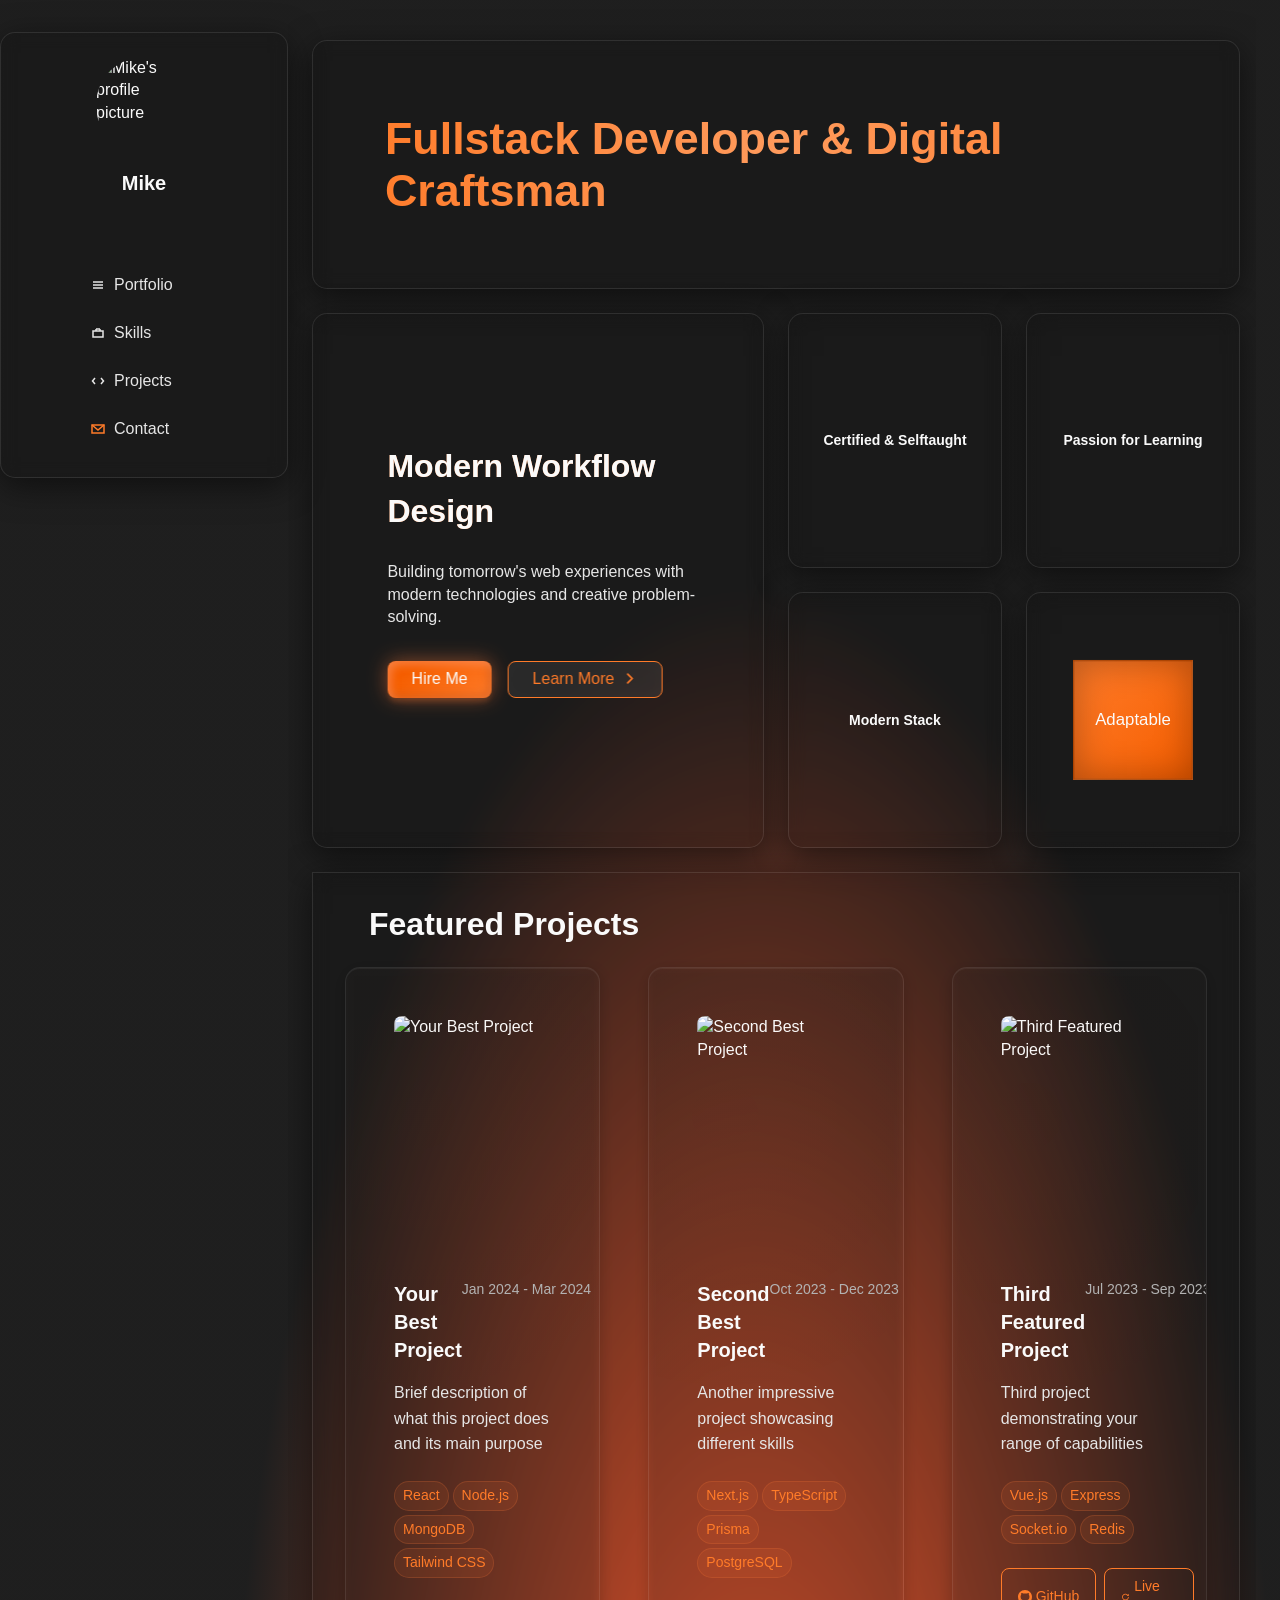
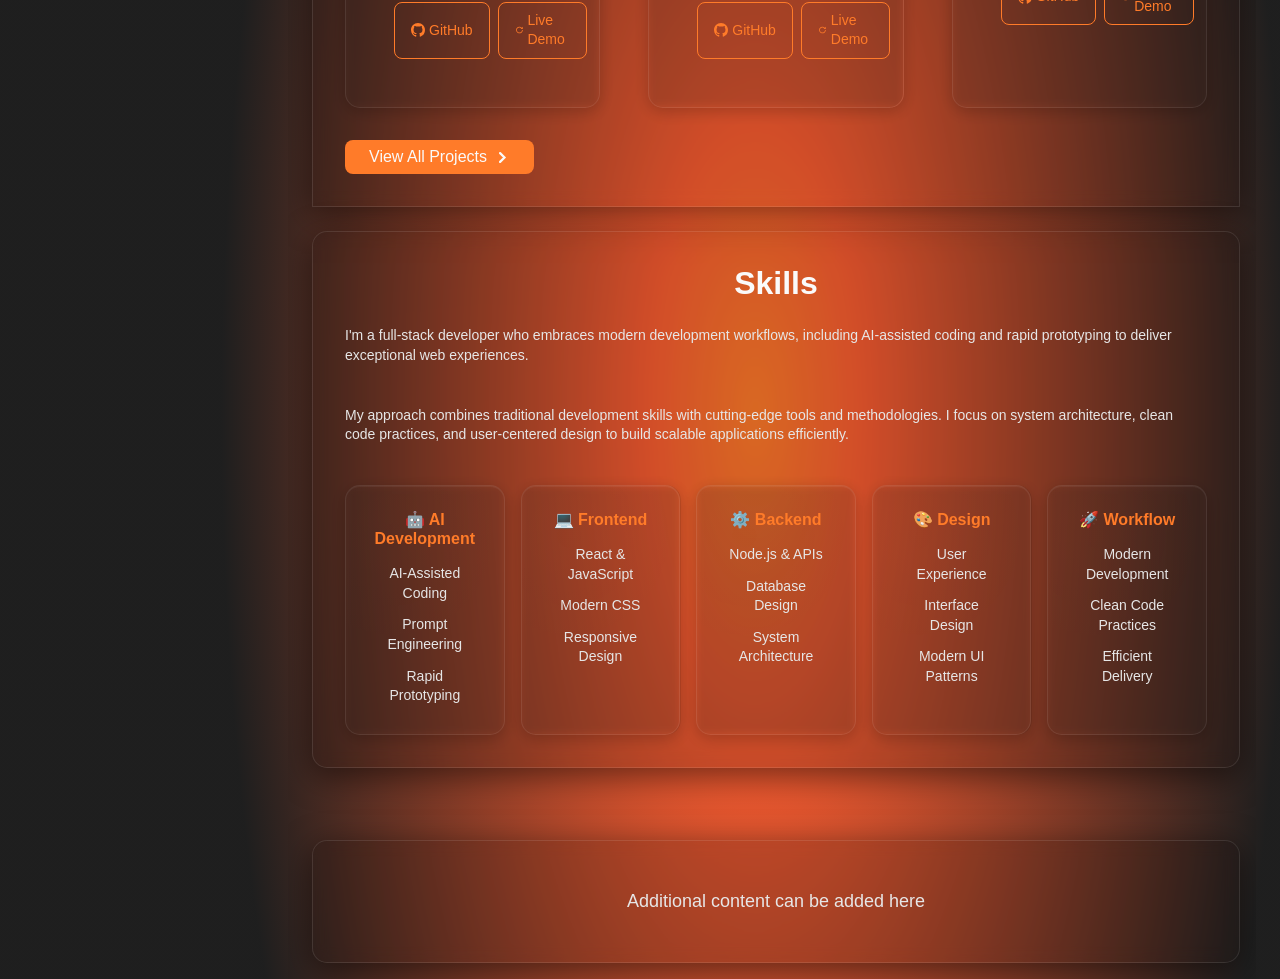
==== commit a7a050de: "split components.css into smaller files" ====
--- a/pages/index.html
+++ b/pages/index.html
@@ -5,7 +5,10 @@
     <meta name="viewport" content="width=device-width, initial-scale=1.0" />
     <title>Mike's Portfolio</title>
     <link rel="stylesheet" href="css/variables.css" />
-    <link rel="stylesheet" href="css/styles.css" />
+    <link rel="stylesheet" href="css/components.css" />
+    <link rel="stylesheet" href="css/animations.css" />
+    <link rel="stylesheet" href="css/responsive.css" />
+    <link rel="stylesheet" href="css/base.css" />
   </head>
   <body>
     <div class="portfolio-layout">
--- a/pages/css/components.css
+++ b/pages/css/components.css
@@ -0,0 +1,1468 @@
+/* ==========================================================================
+   COMPONENTS - 2026 DESIGN SYSTEM
+   All UI components and interactive elements
+   ========================================================================== */
+
+/* ==========================================================================
+   NAVIGATION COMPONENTS
+   ========================================================================== */
+
+/* Mobile Sidebar Navigation */
+.sidebar {
+  position: fixed;
+  top: var(--spacing-sm);
+  left: var(--spacing-sm);
+  right: var(--spacing-sm);
+  padding: var(--spacing-sm);
+  background: var(--glass-bg);
+  backdrop-filter: var(--glass-blur);
+  -webkit-backdrop-filter: var(--glass-blur);
+  border-radius: var(--border-radius);
+  border: var(--glass-border);
+  box-shadow: var(--glass-shadow);
+  display: flex;
+  flex-direction: row;
+  justify-content: space-between;
+  align-items: center;
+  height: auto;
+  z-index: 1000;
+}
+
+/* Navigation Header */
+.nav-header {
+  display: flex;
+  flex-direction: row;
+  align-items: center;
+  padding-bottom: 0;
+}
+
+.profile-picture {
+  width: 3rem;
+  height: 3rem;
+  border-radius: 50%;
+  object-fit: cover;
+  margin-bottom: 0;
+  margin-right: var(--spacing-sm);
+}
+
+.profile-name {
+  color: var(--text-primary);
+  font-weight: var(--font-weight-bold);
+  font-size: var(--font-size-base);
+  line-height: var(--line-height);
+}
+
+/* Navigation Links */
+.nav-links {
+  list-style: none;
+  display: flex;
+  justify-content: flex-end;
+  margin: 0;
+  flex-wrap: nowrap;
+  gap: var(--spacing-xs);
+}
+
+.nav-links li {
+  min-height: 2rem;
+  flex-shrink: 1;
+}
+
+.nav-link {
+  display: flex;
+  justify-content: center;
+  align-items: center;
+  gap: var(--spacing-xs);
+  padding: var(--spacing-xs) var(--spacing-sm);
+  color: var(--text-secondary);
+  font-size: var(--font-size-sm);
+  text-decoration: none;
+  min-height: 2rem;
+  white-space: nowrap;
+  line-height: var(--line-height);
+  background: transparent;
+  border-radius: var(--border-radius-sm);
+  transition:
+    background 0.4s ease,
+    color 0.3s ease;
+}
+
+/* Hide specific nav links on mobile, keep contact */
+.nav-link[href="#portfolio"],
+.nav-link[href="#about"],
+.nav-link[href="#projects"] {
+  display: none;
+}
+
+.nav-text {
+  display: none;
+}
+
+/* Navigation Icons */
+.nav-icon {
+  margin-right: var(--spacing-xs);
+  color: inherit;
+  flex-shrink: 0;
+  width: 16px;
+  height: 16px;
+}
+
+.contact-trigger .nav-icon,
+.contact-icon {
+  width: 20px;
+  height: 20px;
+}
+
+/* ==========================================================================
+   CARD COMPONENTS
+   ========================================================================== */
+
+/* Base Card Styling */
+.card {
+  padding: 0;
+  background: var(--glass-bg);
+  backdrop-filter: var(--glass-blur);
+  -webkit-backdrop-filter: var(--glass-blur);
+  border-radius: var(--border-radius);
+  border: var(--glass-border);
+  box-shadow: var(--glass-shadow);
+  display: flex;
+  flex-direction: column;
+  justify-content: center;
+  align-items: center;
+  text-align: center;
+  min-height: 150px;
+  position: relative;
+  overflow: hidden;
+}
+
+.card h2 {
+  font-size: clamp(var(--font-size-lg), 3vw, var(--font-size-2xl));
+  margin-bottom: var(--spacing-base);
+  color: var(--text-primary);
+  font-weight: var(--font-weight-bold);
+  line-height: var(--line-height);
+  text-align: center;
+}
+
+.card h3 {
+  font-size: var(--font-size-xs);
+}
+
+.card p {
+  font-size: var(--font-size-sm);
+  line-height: var(--line-height);
+  margin-bottom: var(--spacing-sm);
+  color: var(--text-secondary);
+  text-align: center;
+}
+
+.card ul {
+  list-style: none;
+  padding: 0;
+  margin: 0;
+  width: 100%;
+  text-align: center;
+}
+
+.card li {
+  font-size: var(--font-size-sm);
+  line-height: var(--line-height);
+  padding: var(--spacing-xs) 0;
+  color: var(--text-secondary);
+  text-align: center;
+}
+
+/* ==========================================================================
+   BUTTON SYSTEM
+   ========================================================================== */
+
+/* Base Button Styling */
+.btn-primary,
+.btn-secondary,
+.btn-back {
+  padding: clamp(0.3rem, 2vw, 0.4rem) clamp(1rem, 4vw, 1.5rem);
+  border: none;
+  border-radius: var(--border-radius-sm);
+  font-size: clamp(var(--font-size-sm), 2vw, var(--font-size-base));
+  font-weight: var(--font-weight-medium);
+  cursor: pointer;
+  transition: all 0.4s cubic-bezier(0.23, 1, 0.32, 1);
+  line-height: var(--line-height);
+  position: relative;
+  overflow: hidden;
+  backdrop-filter: blur(10px);
+  -webkit-backdrop-filter: blur(10px);
+}
+
+/* Primary Button - Animated Gradient */
+.btn-primary {
+  --btn-bg-1: var(--accent-color);
+  --btn-bg-2: var(--accent-dark);
+  --btn-bg-color: var(--text-primary);
+  cursor: pointer;
+  transition: 0.8s ease;
+  background-size: 280% auto;
+  background-image: linear-gradient(
+    325deg,
+    var(--btn-bg-2) 0%,
+    var(--btn-bg-1) 55%,
+    var(--btn-bg-2) 90%
+  );
+  border: none;
+  border-radius: var(--border-radius-sm);
+  color: var(--btn-bg-color);
+  box-shadow:
+    0px 0px 20px rgba(247, 119, 55, 0.5),
+    0px 5px 5px -1px rgba(200, 95, 45, 0.25),
+    inset 4px 4px 8px rgba(255, 160, 120, 0.5),
+    inset -4px -4px 8px rgba(180, 80, 35, 0.35);
+  backdrop-filter: blur(10px);
+  -webkit-backdrop-filter: blur(10px);
+}
+
+.btn-primary:hover {
+  background-position: right top;
+}
+
+.btn-primary:focus,
+.btn-primary:focus-visible,
+.btn-primary:active {
+  outline: none;
+  box-shadow:
+    0 0 0 3px var(--btn-bg-color),
+    0 0 0 6px var(--btn-bg-2);
+}
+
+/* Secondary Button */
+.btn-secondary {
+  background: rgba(255, 255, 255, 0.08);
+  color: var(--accent-color);
+  border: 1px solid var(--accent-color);
+  backdrop-filter: blur(10px);
+  -webkit-backdrop-filter: blur(10px);
+  transition:
+    background-color 0.3s ease,
+    color 0.3s ease;
+}
+
+.btn-secondary:hover {
+  background-color: rgba(247, 119, 55, 0.1);
+  color: var(--accent-hover);
+}
+
+/* Back Button */
+.btn-back {
+  background: rgba(255, 255, 255, 0.08);
+  color: var(--accent-color);
+  border: 1px solid var(--accent-color);
+  backdrop-filter: blur(10px);
+  -webkit-backdrop-filter: blur(10px);
+  transition:
+    background-color 0.3s ease,
+    color 0.3s ease;
+}
+
+.btn-back:hover {
+  background-color: rgba(247, 119, 55, 0.1);
+  color: var(--accent-hover);
+}
+
+/* View All Button */
+.btn-view-all {
+  display: inline-flex;
+  align-items: center;
+  gap: var(--spacing-xs);
+  padding: var(--spacing-sm) var(--spacing-lg);
+  background: var(--accent-color);
+  color: var(--text-primary);
+  border: none;
+  border-radius: var(--border-radius-sm);
+  font-size: var(--font-size-base);
+  font-weight: var(--font-weight-medium);
+  cursor: pointer;
+  transition: all 0.3s ease;
+  align-self: flex-start;
+}
+
+.btn-view-all:hover {
+  background: var(--accent-hover);
+  transform: translateY(-2px);
+}
+
+.btn-view-all svg {
+  width: 11px;
+  height: 11px;
+  stroke: currentColor;
+  stroke-width: 2;
+  fill: none;
+}
+
+/* Button Arrow Animations */
+.btn-arrow-right,
+.btn-arrow-left {
+  stroke: var(--accent-color);
+  fill: none;
+  stroke-width: 1.5;
+  stroke-linecap: round;
+  margin-left: 8px;
+}
+
+.btn-arrow-left {
+  margin-left: 0;
+  margin-right: 8px;
+}
+
+.arrow-line {
+  opacity: 0;
+  transition: opacity 0.3s ease;
+}
+
+.arrow-chevron {
+  transition: transform 0.3s ease;
+}
+
+.btn-secondary:hover .arrow-line,
+.btn-back:hover .arrow-line {
+  opacity: 1;
+}
+
+.btn-secondary:hover .arrow-chevron {
+  transform: translateX(3px);
+}
+
+.btn-back:hover .arrow-chevron {
+  transform: translateX(-3px);
+}
+
+/* ==========================================================================
+   PROJECT SHOWCASE
+   ========================================================================== */
+
+/* Project Section Container */
+.projectcard h2 {
+  padding-left: var(--spacing-lg);
+  font-size: clamp(var(--font-size-base), 3vw, var(--font-size-2xl));
+  margin: 0 0 var(--spacing-lg) 0;
+  color: var(--text-primary);
+  font-weight: var(--font-weight-bold);
+}
+
+/* Featured Projects Grid */
+.featured-projects {
+  display: grid;
+  grid-template-columns: 1fr;
+  gap: var(--spacing-xl);
+  margin-bottom: var(--spacing-xl);
+}
+
+/* Featured Project Cards - Uses glass-light system */
+.featured-project-card {
+  display: flex;
+  flex-direction: column;
+  padding: var(--spacing-xl);
+  border-radius: var(--border-radius);
+  overflow: hidden;
+  cursor: pointer;
+  /* Glass light effects applied directly */
+  background: rgba(255, 255, 255, 0.02);
+  backdrop-filter: blur(4px);
+  -webkit-backdrop-filter: blur(4px);
+  border: 1px solid rgba(255, 255, 255, 0.08);
+  box-shadow:
+    0 4px 16px rgba(0, 0, 0, 0.2),
+    inset 0 1px 0 rgba(255, 255, 255, 0.05);
+  position: relative;
+  transition: all 0.3s cubic-bezier(0.4, 0, 0.2, 1);
+}
+
+.featured-project-card::before {
+  content: "";
+  position: absolute;
+  inset: 0;
+  background: radial-gradient(
+    circle at 30% 20%,
+    rgba(247, 119, 55, 0.015) 0%,
+    transparent 50%
+  );
+  border-radius: inherit;
+  z-index: 0;
+}
+
+.featured-project-card:hover {
+  background: rgba(255, 255, 255, 0.04);
+  border: 1px solid rgba(255, 255, 255, 0.12);
+  box-shadow:
+    0 8px 25px rgba(0, 0, 0, 0.3),
+    inset 0 1px 0 rgba(255, 255, 255, 0.08);
+  transform: translateY(-4px);
+}
+
+.featured-project-card:hover::before {
+  background: radial-gradient(
+    circle at 30% 20%,
+    rgba(247, 119, 55, 0.025) 0%,
+    transparent 50%
+  );
+}
+
+/* Project Images */
+.featured-project-image {
+  width: 100%;
+  height: 200px;
+  object-fit: cover;
+  border-radius: var(--border-radius-sm);
+  margin-bottom: var(--spacing-lg);
+  transition: transform 0.3s ease;
+}
+
+.featured-project-card:hover .featured-project-image {
+  transform: scale(1.02);
+}
+
+/* Project Content */
+.featured-project-content {
+  position: relative;
+  z-index: 1;
+}
+
+.featured-project-header {
+  display: flex;
+  justify-content: space-between;
+  align-items: flex-start;
+  margin-bottom: var(--spacing-base);
+}
+
+.featured-project-title {
+  font-size: var(--font-size-xl);
+  font-weight: var(--font-weight-bold);
+  margin: 0;
+  color: var(--text-primary);
+  line-height: var(--line-height);
+}
+
+.featured-project-date {
+  font-size: var(--font-size-sm);
+  color: var(--text-muted);
+  white-space: nowrap;
+}
+
+.featured-project-description {
+  font-size: var(--font-size-base);
+  color: var(--text-secondary);
+  line-height: 1.6;
+  margin: 0 0 var(--spacing-lg) 0;
+}
+
+/* Tech Stack Badges */
+.featured-tech-stack {
+  display: flex;
+  flex-wrap: wrap;
+  gap: var(--spacing-xs);
+  margin-bottom: var(--spacing-lg);
+}
+
+.tech-badge {
+  padding: var(--spacing-xs) var(--spacing-sm);
+  background: rgba(247, 119, 55, 0.1);
+  border: 1px solid rgba(247, 119, 55, 0.2);
+  border-radius: 20px;
+  font-size: var(--font-size-xs);
+  color: var(--accent-color);
+  font-weight: var(--font-weight-medium);
+}
+
+/* Project Links */
+.featured-project-links {
+  display: flex;
+  gap: var(--spacing-sm);
+}
+
+.project-link {
+  display: inline-flex;
+  align-items: center;
+  gap: var(--spacing-xs);
+  padding: var(--spacing-sm) var(--spacing-base);
+  background: transparent;
+  border: 1px solid var(--accent-color);
+  border-radius: var(--border-radius-sm);
+  color: var(--accent-color);
+  text-decoration: none;
+  font-size: var(--font-size-sm);
+  font-weight: var(--font-weight-medium);
+  transition: all 0.3s ease;
+}
+
+.project-link:hover {
+  background: var(--accent-color);
+  color: var(--text-primary);
+  transform: translateY(-1px);
+}
+
+.project-link svg {
+  width: 14px;
+  height: 14px;
+  fill: currentColor;
+}
+
+/* ==========================================================================
+   SKILLS SECTION
+   ========================================================================== */
+
+/* About Section Container */
+.about-section {
+  width: 100%;
+  margin: 0;
+}
+
+.about-container {
+  padding: var(--spacing-xl);
+  border-radius: var(--border-radius);
+  width: 100%;
+  background: var(--glass-bg);
+  backdrop-filter: var(--glass-blur);
+  -webkit-backdrop-filter: var(--glass-blur);
+  border: var(--glass-border);
+  box-shadow: var(--glass-shadow);
+}
+
+.about-container h2 {
+  font-size: clamp(var(--font-size-xl), 4vw, var(--font-size-3xl));
+  margin-bottom: var(--spacing-lg);
+  color: var(--text-primary);
+  text-align: center;
+  font-weight: var(--font-weight-bold);
+}
+
+.about-content {
+  display: flex;
+  flex-direction: column;
+  gap: var(--spacing-base);
+}
+
+.about-content p {
+  font-size: var(--font-size-sm);
+  line-height: var(--line-height);
+  color: var(--text-secondary);
+  text-align: left;
+  margin-bottom: var(--spacing-lg);
+}
+
+/* Skills Categories - Uses glass-light system */
+.skills-categories {
+  display: grid;
+  grid-template-columns: repeat(5, 1fr);
+  gap: var(--spacing-base);
+}
+
+.skills-category {
+  background: rgba(255, 255, 255, 0.02);
+  backdrop-filter: blur(4px);
+  -webkit-backdrop-filter: blur(4px);
+  border: 1px solid rgba(255, 255, 255, 0.08);
+  box-shadow:
+    0 4px 16px rgba(0, 0, 0, 0.2),
+    inset 0 1px 0 rgba(255, 255, 255, 0.05);
+  border-radius: var(--border-radius);
+  padding: var(--spacing-lg);
+  display: flex;
+  flex-direction: column;
+  gap: var(--spacing-sm);
+  overflow: hidden;
+  position: relative;
+  transition: all 0.3s cubic-bezier(0.4, 0, 0.2, 1);
+}
+
+.skills-category::before {
+  content: "";
+  position: absolute;
+  inset: 0;
+  background: radial-gradient(
+    circle at 30% 20%,
+    rgba(247, 119, 55, 0.015) 0%,
+    transparent 50%
+  );
+  border-radius: inherit;
+  z-index: 0;
+}
+
+.skills-category:hover {
+  background: rgba(255, 255, 255, 0.04);
+  border: 1px solid rgba(255, 255, 255, 0.12);
+  box-shadow:
+    0 8px 25px rgba(0, 0, 0, 0.3),
+    inset 0 1px 0 rgba(255, 255, 255, 0.08);
+  transform: translateY(-4px);
+}
+
+.skills-category:hover::before {
+  background: radial-gradient(
+    circle at 30% 20%,
+    rgba(247, 119, 55, 0.025) 0%,
+    transparent 50%
+  );
+}
+
+.category-title {
+  font-size: var(--font-size-base);
+  font-weight: var(--font-weight-bold);
+  color: var(--accent-color);
+  text-align: center;
+  margin-bottom: var(--spacing-xs);
+  position: relative;
+  z-index: 1;
+}
+
+.skills-grid {
+  display: flex;
+  flex-direction: column;
+  gap: var(--spacing-xs);
+  position: relative;
+  z-index: 1;
+}
+
+.skill-item {
+  color: var(--text-secondary);
+  font-size: var(--font-size-sm);
+  text-align: center;
+  padding: var(--spacing-xs);
+  transition: all 0.3s ease;
+  border-radius: var(--border-radius-sm);
+}
+
+.skill-item:hover {
+  background: rgba(255, 255, 255, 0.1);
+  transform: translateY(-1px);
+  color: var(--text-primary);
+}
+
+/* 3D Cube Animation */
+.cube-container {
+  width: clamp(60px, 8vw, 80px);
+  height: clamp(60px, 8vw, 80px);
+  perspective: 250px;
+  margin: auto;
+}
+
+.cube {
+  width: 100%;
+  height: 100%;
+  position: relative;
+}
+
+.side {
+  position: absolute;
+  width: 100%;
+  height: 100%;
+  background: linear-gradient(135deg, var(--accent-color), var(--accent-dark));
+  border: 1px solid rgba(0, 0, 0, 0.3);
+  box-shadow: inset 0 0 30px rgba(0, 0, 0, 0.3);
+  display: flex;
+  justify-content: center;
+  align-items: center;
+  font-size: clamp(0.6rem, 1.5vw, 0.8rem);
+  font-weight: var(--font-weight-medium);
+  color: var(--text-primary);
+  line-height: var(--line-height);
+}
+
+.front {
+  transform: translateZ(30px);
+}
+.back {
+  transform: translateZ(-30px) rotateY(180deg);
+}
+.top {
+  transform: rotateX(90deg) translateZ(30px);
+}
+.bottom {
+  transform: rotateX(-90deg) translateZ(30px);
+}
+.left {
+  transform: rotateY(-90deg) translateZ(30px);
+}
+.right {
+  transform: rotateY(90deg) translateZ(30px);
+}
+
+/* ==========================================================================
+   MODAL COMPONENTS
+   ========================================================================== */
+
+/* Project Modal */
+.project-modal {
+  position: fixed;
+  inset: 0;
+  z-index: 3000;
+  display: flex;
+  align-items: center;
+  justify-content: center;
+  padding: var(--spacing-base);
+  opacity: 0;
+  visibility: hidden;
+  transition: all 0.3s cubic-bezier(0.4, 0, 0.2, 1);
+}
+
+.project-modal.modal-open {
+  opacity: 1;
+  visibility: visible;
+}
+
+.project-modal.modal-closing {
+  opacity: 0;
+  visibility: hidden;
+}
+
+.project-modal-backdrop {
+  position: absolute;
+  inset: 0;
+  background: rgba(0, 0, 0, 0.8);
+  backdrop-filter: blur(8px);
+  -webkit-backdrop-filter: blur(8px);
+}
+
+.project-modal-content {
+  position: relative;
+  width: 100%;
+  max-width: 90vw;
+  max-height: 85vh;
+  background: var(--glass-bg);
+  backdrop-filter: var(--glass-blur);
+  -webkit-backdrop-filter: var(--glass-blur);
+  border: var(--glass-border);
+  border-radius: var(--border-radius);
+  box-shadow:
+    var(--glass-shadow),
+    0 25px 50px rgba(0, 0, 0, 0.8);
+  overflow: hidden;
+  display: flex;
+  flex-direction: column;
+  transform: scale(0.9) translateY(20px);
+  transition: transform 0.3s cubic-bezier(0.34, 1.56, 0.64, 1);
+}
+
+.project-modal.modal-open .project-modal-content {
+  transform: scale(1) translateY(0);
+}
+
+/* Modal Header */
+.project-modal-header {
+  display: flex;
+  justify-content: space-between;
+  align-items: center;
+  padding: var(--spacing-lg);
+  border-bottom: 1px solid rgba(255, 255, 255, 0.1);
+  background: rgba(0, 0, 0, 0.1);
+}
+
+.project-modal-header h2 {
+  margin: 0;
+  font-size: var(--font-size-2xl);
+  font-weight: var(--font-weight-bold);
+  color: var(--text-primary);
+}
+
+.project-modal-close {
+  background: none;
+  border: none;
+  color: var(--text-secondary);
+  cursor: pointer;
+  padding: var(--spacing-xs);
+  border-radius: var(--border-radius-sm);
+  transition: all 0.2s ease;
+  display: flex;
+  align-items: center;
+  justify-content: center;
+}
+
+.project-modal-close:hover {
+  color: var(--accent-color);
+  background: rgba(255, 255, 255, 0.1);
+}
+
+/* Modal Body */
+.project-modal-body {
+  flex: 1;
+  overflow-y: auto;
+  padding: var(--spacing-lg);
+  scrollbar-width: thin;
+  scrollbar-color: var(--accent-color) transparent;
+}
+
+.project-modal-body::-webkit-scrollbar {
+  width: 6px;
+}
+
+.project-modal-body::-webkit-scrollbar-track {
+  background: transparent;
+}
+
+.project-modal-body::-webkit-scrollbar-thumb {
+  background: var(--accent-color);
+  border-radius: 3px;
+}
+
+/* Contact Modal */
+.contact-modal {
+  position: fixed;
+  inset: 0;
+  background: rgba(0, 0, 0, 0.5);
+  display: none;
+  align-items: center;
+  justify-content: center;
+  z-index: 2000;
+}
+
+.modal-inner {
+  background: var(--glass-bg);
+  backdrop-filter: var(--glass-blur);
+  border: var(--glass-border);
+  box-shadow: var(--glass-shadow);
+  border-radius: var(--border-radius);
+  padding: var(--spacing-lg);
+  width: 95%;
+  max-width: 90vw;
+  height: 90vh;
+  max-height: 90vh;
+  margin: var(--spacing-xl);
+  position: relative;
+}
+
+.modal-close {
+  position: absolute;
+  top: var(--spacing-sm);
+  right: var(--spacing-sm);
+  width: 36px;
+  height: 36px;
+  background: none;
+  border: none;
+  cursor: pointer;
+  z-index: 10;
+  transform-origin: center center;
+  will-change: transform;
+  transition: transform 0.5s cubic-bezier(0.34, 1.56, 0.64, 1);
+}
+
+.modal-close span {
+  position: absolute;
+  inset: 0;
+  width: 26px;
+  height: 3px;
+  margin: auto;
+  background: var(--accent-color);
+  border-radius: 2px;
+  transform-origin: center center;
+}
+
+.modal-close span:nth-child(1) {
+  transform: rotate(45deg);
+}
+.modal-close span:nth-child(2) {
+  transform: scaleX(0);
+  opacity: 0;
+}
+.modal-close span:nth-child(3) {
+  transform: rotate(-45deg);
+}
+
+/* ==========================================================================
+   FORM COMPONENTS
+   ========================================================================== */
+
+/* Contact Section */
+.contact-section {
+  width: 100%;
+  background: var(--glass-bg);
+  backdrop-filter: var(--glass-blur);
+  -webkit-backdrop-filter: var(--glass-blur);
+  border-radius: var(--border-radius);
+  border: var(--glass-border);
+  box-shadow: var(--glass-shadow);
+  overflow: hidden;
+  position: relative;
+}
+
+.contact-header {
+  display: flex;
+  justify-content: space-between;
+  align-items: center;
+  padding: var(--spacing-base);
+  cursor: pointer;
+  transition: background-color 0.3s ease;
+}
+
+.contact-header:hover {
+  background: rgba(255, 255, 255, 0.05);
+}
+
+.contact-header h2 {
+  font-size: clamp(var(--font-size-lg), 3vw, var(--font-size-2xl));
+  margin: 0;
+  color: var(--text-primary);
+  font-weight: var(--font-weight-bold);
+}
+
+.contact-toggle {
+  background: none;
+  border: none;
+  color: var(--accent-color);
+  cursor: pointer;
+  padding: var(--spacing-xs);
+  border-radius: var(--border-radius-sm);
+  transition: transform 0.3s ease;
+}
+
+.contact-arrow {
+  transition: transform 0.3s ease;
+}
+
+.contact-section.expanded .contact-arrow {
+  transform: rotate(180deg);
+}
+
+.contact-form-container {
+  max-height: 0;
+  overflow: hidden;
+  transition:
+    max-height 0.4s ease,
+    padding 0.4s ease;
+}
+
+.contact-section.expanded .contact-form-container {
+  max-height: 600px;
+  padding: 0 var(--spacing-base) var(--spacing-base);
+}
+
+/* Form Styling */
+.contact-form {
+  display: flex;
+  flex-direction: column;
+  gap: var(--spacing-base);
+}
+
+.form-group {
+  display: flex;
+  flex-direction: column;
+  gap: var(--spacing-xs);
+}
+
+.form-group label {
+  font-size: var(--font-size-base);
+  color: var(--text-secondary);
+  margin-bottom: var(--spacing-xs);
+}
+
+.form-group input,
+.form-group textarea {
+  padding: var(--spacing-sm);
+  background: rgba(255, 255, 255, 0.05);
+  border: 1px solid rgba(255, 255, 255, 0.1);
+  border-radius: var(--border-radius-sm);
+  color: var(--text-primary);
+  font-size: var(--font-size-base);
+  transition:
+    border-color 0.3s ease,
+    box-shadow 0.3s ease;
+  backdrop-filter: blur(10px);
+  -webkit-backdrop-filter: blur(10px);
+}
+
+.form-group input:focus,
+.form-group textarea:focus {
+  outline: none;
+  border-color: var(--accent-color);
+  box-shadow: 0 0 0 2px rgba(247, 119, 55, 0.2);
+}
+
+.form-group textarea {
+  resize: vertical;
+  min-height: 100px;
+}
+
+.submit-btn {
+  padding: clamp(0.5rem, 2vw, 0.75rem) clamp(1rem, 4vw, 1.5rem);
+  background: rgba(255, 255, 255, 0.08);
+  color: var(--accent-color);
+  border: 1px solid var(--accent-color);
+  border-radius: var(--border-radius-sm);
+  font-size: clamp(var(--font-size-sm), 2vw, var(--font-size-base));
+  font-weight: var(--font-weight-medium);
+  cursor: pointer;
+  backdrop-filter: blur(10px);
+  -webkit-backdrop-filter: blur(10px);
+  transition:
+    background-color 0.3s ease,
+    color 0.3s ease;
+  align-self: flex-start;
+}
+
+.submit-btn:hover {
+  background-color: rgba(247, 119, 55, 0.1);
+  color: var(--accent-hover);
+}
+
+/* ==========================================================================
+   UTILITY CLASSES
+   ========================================================================== */
+
+/* Cursor - Hidden on mobile */
+.cursor {
+  display: none;
+}
+
+/* Footer */
+.site-footer {
+  width: 100%;
+  padding: var(--spacing-xl) var(--spacing-base);
+  background: var(--glass-bg);
+  backdrop-filter: var(--glass-blur);
+  -webkit-backdrop-filter: var(--glass-blur);
+  border-radius: var(--border-radius);
+  border: var(--glass-border);
+  box-shadow: var(--glass-shadow);
+  margin-top: var(--spacing-xl);
+  text-align: center;
+}
+
+.footer-content p {
+  color: var(--text-secondary);
+  font-size: var(--font-size-base);
+  margin: 0;
+}
+
+/* ==========================================================================
+   MODERN PORTFOLIO STYLES - 2026 DESIGN SYSTEM
+   Clean, semantic architecture with glassmorphism effects
+   Mobile-first responsive design with modern interactions
+   ========================================================================== */
+
+/* ==========================================================================
+   TABLE OF CONTENTS
+   ========================================================================== */
+/*
+   1. CSS RESET & BASE STYLES
+   2. TYPOGRAPHY & GLOBAL STYLES  
+   3. LAYOUT SYSTEMS
+   4. NAVIGATION COMPONENTS
+   5. GLASSMORPHISM SYSTEM
+   6. CARD COMPONENTS
+   7. BUTTON SYSTEM
+   8. PROFILE & INTERACTIVE CARDS
+   9. PROJECT SHOWCASE
+   10. SKILLS SECTION
+   11. MODAL COMPONENTS
+   12. FORM COMPONENTS
+   13. ANIMATIONS & TRANSITIONS
+   14. UTILITY CLASSES
+   15. RESPONSIVE DESIGN
+   16. ACCESSIBILITY
+*/
+
+/* ==========================================================================
+   3. LAYOUT SYSTEMS
+   ========================================================================== */
+
+/* Portfolio Layout Container */
+.portfolio-layout {
+  display: grid;
+  grid-template-columns: 1fr;
+  gap: var(--spacing-base);
+  min-height: 100vh;
+  width: 100%;
+  padding: 0 var(--spacing-sm);
+  box-sizing: border-box;
+}
+
+/* Main Content Container */
+.main-content {
+  display: flex;
+  flex-direction: column;
+  gap: var(--spacing-lg);
+  padding: 0;
+  overflow-y: auto;
+  width: 100%;
+}
+
+/* Page Header */
+.page-header {
+  display: flex;
+  justify-content: flex-start;
+  align-items: center;
+  padding: var(--spacing-lg);
+  margin-top: 6rem;
+  background: var(--glass-bg);
+  backdrop-filter: var(--glass-blur);
+  -webkit-backdrop-filter: var(--glass-blur);
+  border-radius: var(--border-radius);
+  border: var(--glass-border);
+  box-shadow: var(--glass-shadow);
+  position: relative;
+}
+
+.page-header h1 {
+  padding: var(--spacing-lg);
+  padding-left: var(--spacing-lg);
+  margin: 0;
+  font-size: clamp(1.4rem, 5vw, 2rem);
+  line-height: 1.15;
+  width: 100%;
+}
+
+/* Grid Layouts */
+.about-grid {
+  display: grid;
+  grid-template-columns: 1fr;
+  gap: var(--spacing-base);
+}
+
+.info-cards {
+  display: grid;
+  grid-template-columns: repeat(2, 1fr);
+  gap: var(--spacing-base);
+}
+
+/* ==========================================================================
+   5. GLASSMORPHISM SYSTEM
+   Unified glass effect system for consistency across components
+   ========================================================================== */
+
+/* Base Glass Effect - Standard glass for sidebars, headers, modals */
+.glass {
+  background: var(--glass-bg);
+  backdrop-filter: var(--glass-blur);
+  -webkit-backdrop-filter: var(--glass-blur);
+  border: var(--glass-border);
+  box-shadow: var(--glass-shadow);
+  position: relative;
+}
+
+/* Light Glass for Cards and Interactive Elements */
+.glass-light {
+  background: rgba(255, 255, 255, 0.02);
+  backdrop-filter: blur(4px);
+  -webkit-backdrop-filter: blur(4px);
+  border: 1px solid rgba(255, 255, 255, 0.08);
+  box-shadow:
+    0 4px 16px rgba(0, 0, 0, 0.2),
+    inset 0 1px 0 rgba(255, 255, 255, 0.05);
+  position: relative;
+  transition: all 0.3s cubic-bezier(0.4, 0, 0.2, 1);
+}
+
+.glass-light::before {
+  content: "";
+  position: absolute;
+  inset: 0;
+  background: radial-gradient(
+    circle at 30% 20%,
+    rgba(247, 119, 55, 0.015) 0%,
+    transparent 50%
+  );
+  border-radius: inherit;
+  z-index: 0;
+}
+
+.glass-light:hover {
+  background: rgba(255, 255, 255, 0.04);
+  border: 1px solid rgba(255, 255, 255, 0.12);
+  box-shadow:
+    0 8px 25px rgba(0, 0, 0, 0.3),
+    inset 0 1px 0 rgba(255, 255, 255, 0.08);
+  transform: translateY(-4px);
+}
+
+.glass-light:hover::before {
+  background: radial-gradient(
+    circle at 30% 20%,
+    rgba(247, 119, 55, 0.025) 0%,
+    transparent 50%
+  );
+}
+
+/* Nested Glass - Very light for elements inside glass containers */
+.glass-nested {
+  background: var(--glass-nested-bg);
+  border: var(--glass-nested-border);
+  backdrop-filter: var(--glass-nested-blur);
+  -webkit-backdrop-filter: var(--glass-nested-blur);
+  box-shadow: var(--glass-nested-shadow);
+}
+
+/* ==========================================================================
+   8. PROFILE & INTERACTIVE CARDS
+   Profile cards with flip animations and interactive elements
+   ========================================================================== */
+
+/* Profile Card with Flip Animation */
+.profile-card {
+  position: relative;
+  transform-style: preserve-3d;
+  transition: transform 0.8s ease;
+  padding: 0;
+}
+
+.profile-card.flipped {
+  transform: rotateY(180deg);
+}
+
+/* Card Front Side */
+.card-front {
+  position: absolute;
+  top: -25%;
+  left: 41%;
+  transform: translateX(-50%);
+  width: 80%;
+  backface-visibility: hidden;
+  transition:
+    opacity 0s 0.3s,
+    visibility 0s 0.3s;
+}
+
+/* Card Back Side */
+.card-back {
+  position: absolute;
+  top: 30%;
+  left: 40%;
+  transform: translateX(-50%) rotateY(180deg);
+  width: 80%;
+  backface-visibility: hidden;
+  opacity: 0;
+  visibility: hidden;
+  transition:
+    opacity 0s 0.3s,
+    visibility 0s 0.3s;
+}
+
+.profile-card.flipped .card-back {
+  opacity: 1;
+  visibility: visible;
+  transition:
+    opacity 0s 0.3s,
+    visibility 0s 0.3s;
+}
+
+.profile-card.flipped .card-front {
+  opacity: 0;
+  visibility: hidden;
+  transition:
+    opacity 0s 0.3s,
+    visibility 0s 0.3s;
+}
+
+/* Intro Text Styling */
+.intro-text {
+  text-align: left;
+  margin-bottom: var(--spacing-base);
+  display: flex;
+  flex-direction: column;
+  justify-content: center;
+}
+
+.intro-text h2,
+.intro-text p {
+  text-align: left;
+}
+
+/* Bio Content */
+.bio-content {
+  text-align: left;
+  width: 100%;
+}
+
+.bio-content h3 {
+  font-size: var(--font-size-xl);
+  margin-bottom: var(--spacing-base);
+  color: var(--accent-color);
+  font-weight: var(--font-weight-bold);
+}
+
+.bio-points {
+  display: flex;
+  flex-direction: column;
+  gap: var(--spacing-sm);
+  margin-bottom: var(--spacing-lg);
+}
+
+.bio-item {
+  font-size: var(--font-size-sm);
+  line-height: var(--line-height);
+  color: var(--text-secondary);
+  text-align: left;
+}
+
+.bio-item::before {
+  content: attr(data-label) ": ";
+  font-weight: var(--font-weight-bold);
+  color: var(--accent-color);
+  display: inline-block;
+  margin-right: var(--spacing-xs);
+}
+
+/* CTA Buttons */
+.cta-buttons {
+  display: flex;
+  gap: var(--spacing-sm);
+  flex-wrap: wrap;
+}
+
+/* Modal Sections */
+.modal-section {
+  margin-bottom: var(--spacing-2xl);
+}
+
+.modal-section:last-child {
+  margin-bottom: 0;
+}
+
+.section-header {
+  margin-bottom: var(--spacing-lg);
+  text-align: center;
+}
+
+.section-title {
+  display: flex;
+  align-items: center;
+  justify-content: center;
+  gap: var(--spacing-sm);
+  font-size: var(--font-size-xl);
+  font-weight: var(--font-weight-bold);
+  color: var(--text-primary);
+  margin: 0 0 var(--spacing-xs) 0;
+}
+
+.section-icon {
+  font-size: var(--font-size-lg);
+}
+
+.section-subtitle {
+  color: var(--text-muted);
+  font-size: var(--font-size-sm);
+  margin: 0;
+}
+
+/* Project Grids */
+.modal-projects-grid {
+  display: grid;
+  gap: var(--spacing-lg);
+  margin-bottom: var(--spacing-xl);
+}
+
+.featured-grid {
+  grid-template-columns: 1fr;
+}
+
+.all-grid {
+  grid-template-columns: repeat(auto-fit, minmax(300px, 1fr));
+  gap: var(--spacing-base);
+}
+
+.learning-grid {
+  grid-template-columns: repeat(auto-fit, minmax(280px, 1fr));
+  gap: var(--spacing-base);
+}
+
+/* Modal Project Cards */
+.modal-project-card {
+  background: rgba(255, 255, 255, 0.03);
+  backdrop-filter: blur(10px);
+  -webkit-backdrop-filter: blur(10px);
+  border: 1px solid rgba(255, 255, 255, 0.08);
+  border-radius: var(--border-radius);
+  overflow: hidden;
+  transition: all 0.3s cubic-bezier(0.4, 0, 0.2, 1);
+  position: relative;
+}
+
+.modal-project-card:hover {
+  transform: translateY(-2px);
+  box-shadow: 0 8px 25px rgba(0, 0, 0, 0.4);
+  border-color: rgba(247, 119, 55, 0.3);
+}
+
+.modal-project-card.selected {
+  border-color: var(--accent-color);
+  box-shadow: 0 0 0 2px rgba(247, 119, 55, 0.3);
+}
+
+/* Featured cards - larger */
+.featured-card {
+  display: grid;
+  grid-template-columns: 1fr 1fr;
+  gap: var(--spacing-lg);
+  padding: var(--spacing-xl);
+}
+
+/* Regular cards - standard */
+.regular-card,
+.learning-card {
+  padding: var(--spacing-lg);
+}
+
+/* ==========================================================================
+   13. ANIMATIONS & TRANSITIONS
+   Keyframe animations and dynamic effects
+   ========================================================================== */
+
+/* Card Entrance Animations */
+.about-grid .card,
+.info-cards .card {
+  position: relative;
+  transform-style: preserve-3d;
+}
+
+.about-grid .card > *,
+.info-cards .card > * {
+  position: relative;
+  z-index: 1;
+  color: var(--text-color);
+  backface-visibility: visible;
+}
+
+.about-grid .card:nth-child(1),
+.info-cards .card:nth-child(1) {
+  animation-delay: 0s;
+}
+.about-grid .card:nth-child(2),
+.info-cards .card:nth-child(2) {
+  animation-delay: 0.1s;
+}
+.info-cards .card:nth-child(3) {
+  animation-delay: 0.2s;
+}
+.info-cards .card:nth-child(4) {
+  animation-delay: 0.3s;
+}
+
+/* ==========================================================================
+   16. ACCESSIBILITY
+   Accessibility improvements and user preferences
+   ========================================================================== */
+
+/* Reduced Motion Support */
+@media (prefers-reduced-motion: reduce) {
+  * {
+    animation-duration: 0.01ms;
+    animation-iteration-count: 1;
+    transition-duration: 0.01ms;
+  }
+
+  .cube {
+    animation: none;
+  }
+}
+
+/* Focus Indicators - Clean focus without outlines */
+.btn-primary:focus,
+.btn-secondary:focus,
+.btn-back:focus,
+.nav-link:focus,
+.contact-toggle:focus {
+  outline: none;
+}
+
+button:focus,
+button:active,
+.nav-link:focus,
+.nav-link:active {
+  outline: none;
+  border: none;
+}
--- a/pages/css/animations.css
+++ b/pages/css/animations.css
@@ -0,0 +1,160 @@
+@keyframes rotate-cube {
+  from {
+    transform: rotateX(0) rotateY(0);
+  }
+  to {
+    transform: rotateX(360deg) rotateY(360deg);
+  }
+}
+
+@keyframes gradientMove {
+  0% {
+    background-position: -100% 0;
+  }
+  100% {
+    background-position: 100% 0;
+  }
+}
+
+@keyframes slideInOutWithPause {
+  0%,
+  40% {
+    transform: perspective(400px) rotateX(0deg);
+    opacity: 1;
+  }
+  55% {
+    transform: perspective(400px) rotateX(90deg);
+    opacity: 0;
+  }
+  60% {
+    transform: perspective(400px) rotateX(270deg);
+    opacity: 0;
+  }
+  85%,
+  100% {
+    transform: perspective(400px) rotateX(360deg);
+    opacity: 1;
+  }
+}
+
+@keyframes popUp {
+  from {
+    opacity: 0;
+    transform: scale(0.8) translateY(-30px);
+  }
+  to {
+    opacity: 1;
+    transform: scale(1) translateY(0);
+  }
+}
+
+@keyframes popOut {
+  from {
+    opacity: 1;
+    transform: scale(1) translateY(0);
+  }
+  to {
+    opacity: 0;
+    transform: scale(0.8) translateY(-30px);
+  }
+}
+
+@keyframes orange-pulse {
+  0% {
+    background: var(--accent-color);
+  }
+  50% {
+    background: var(--accent-hover);
+  }
+  100% {
+    background: var(--accent-color);
+  }
+}
+
+@keyframes close-spin {
+  to {
+    transform: rotate(360deg);
+  }
+}
+
+/* Dynamic Title Animation */
+.dynamic-title {
+  font-size: clamp(1rem, 3vw, 1.2rem);
+  font-weight: var(--font-weight-bold);
+  color: var(--text-secondary);
+  position: relative;
+  display: inline-block;
+  line-height: var(--line-height);
+  overflow: hidden;
+  perspective: 1000px;
+  background: linear-gradient(
+    90deg,
+    var(--accent-color) 0%,
+    var(--accent-hover) 50%,
+    var(--accent-color) 100%
+  );
+  background-size: 200% 100%;
+  background-clip: text;
+  -webkit-background-clip: text;
+  color: transparent;
+  animation:
+    slideInOutWithPause 7s infinite 0s,
+    gradientMove 1.5s ease-in-out infinite;
+}
+
+.cube {
+  transform-style: preserve-3d;
+  animation: rotate-cube 60s infinite linear;
+}
+
+/* Scroll Animations */
+.animate-on-scroll {
+  opacity: 0;
+  transform: translateY(30px) scale(0.5);
+  transition: all 0.6s cubic-bezier(0.34, 1.56, 0.64, 1);
+}
+
+.animate-on-scroll.animate-in {
+  opacity: 1;
+  transform: translateY(0) scale(1);
+}
+
+/* Button Click Animations */
+.btn-clicked {
+  animation: buttonClick 0.5s cubic-bezier(0.68, -0.55, 0.265, 1.55);
+}
+
+@keyframes buttonClick {
+  0% {
+    transform: scaleX(1) scaleY(1);
+  }
+  50% {
+    transform: scaleX(1.3) scaleY(0.8);
+  }
+  100% {
+    transform: scaleX(1) scaleY(1);
+  }
+}
+
+.modal-close span:nth-child(1) {
+  transform: rotate(45deg);
+}
+.modal-close span:nth-child(2) {
+  transform: scaleX(0);
+  opacity: 0;
+}
+.modal-close span:nth-child(3) {
+  transform: rotate(-45deg);
+}
+
+.modal-inner {
+  animation: popUp 0.5s cubic-bezier(0.34, 1.56, 0.64, 1);
+}
+
+.modal-close.spin {
+  animation: close-spin 0.5s cubic-bezier(0.4, 0, 0.2, 1) forwards;
+}
+
+.modal-close.spin span {
+  animation: orange-pulse 0.5s ease-in-out;
+}
--- a/pages/css/responsive.css
+++ b/pages/css/responsive.css
@@ -0,0 +1,520 @@
+/* ==========================================================================
+   RESPONSIVE DESIGN - 2026 DESIGN SYSTEM
+   Mobile-first responsive breakpoints and accessibility features
+   ========================================================================== */
+
+/* ==========================================================================
+   MOBILE BREAKPOINT (767px and below)
+   ========================================================================== */
+
+@media (max-width: 767px) {
+  /* Skills Layout - Mobile single column */
+  .skills-categories {
+    grid-template-columns: 1fr;
+    gap: var(--spacing-sm);
+  }
+
+  /* Landscape orientation adjustments */
+  @media (orientation: landscape) {
+    .page-header {
+      margin-top: 4rem;
+    }
+
+    .sidebar {
+      padding: var(--spacing-xs);
+    }
+
+    .profile-picture {
+      width: 2.5rem;
+      height: 2.5rem;
+    }
+  }
+}
+
+/* ==========================================================================
+   TABLET BREAKPOINT (768px+)
+   ========================================================================== */
+
+@media (min-width: 768px) {
+  /* =============
+     LAYOUT CHANGES
+     ============= */
+  .portfolio-layout {
+    display: block;
+    padding-left: var(--sidebar-width);
+    padding-right: var(--spacing-lg);
+  }
+
+  /* =============
+     SIDEBAR DESKTOP LAYOUT
+     ============= */
+  .sidebar {
+    position: fixed;
+    top: var(--spacing-xl);
+    left: 0;
+    padding: var(--spacing-lg) var(--spacing-base);
+    flex-direction: column;
+    align-items: center;
+    width: var(--sidebar-width);
+    margin: 0;
+  }
+
+  .nav-header {
+    flex-direction: column;
+    width: 100%;
+    padding-bottom: 4rem;
+  }
+
+  .profile-picture {
+    width: 6rem;
+    height: 6rem;
+    margin-bottom: var(--spacing-base);
+    margin-right: 0;
+  }
+
+  .profile-name {
+    font-size: var(--font-size-xl);
+    text-align: center;
+  }
+
+  /* =============
+     NAVIGATION ENHANCEMENTS
+     ============= */
+  /* Show hidden nav links */
+  .nav-link[href="#portfolio"],
+  .nav-link[href="#about"],
+  .nav-link[href="#projects"] {
+    display: flex;
+  }
+
+  .nav-links {
+    justify-content: flex-end;
+    width: 140px;
+    flex-direction: column;
+    align-items: center;
+    gap: var(--spacing-s);
+  }
+
+  .nav-link {
+    font-size: var(--font-size-base);
+    padding: var(--spacing-sm) var(--spacing-base);
+    margin: 0 auto;
+    border-radius: var(--border-radius-sm);
+    display: flex;
+    align-items: center;
+    justify-content: flex-start;
+    gap: var(--spacing-xs);
+    min-height: 3rem;
+    width: 140px;
+    background: transparent;
+    border: none;
+    transition: all 0.3s ease;
+  }
+
+  .contact-trigger .nav-icon {
+    color: var(--accent-color);
+    width: 16px;
+    height: 16px;
+    transition: all 0.4s cubic-bezier(0.23, 1, 0.32, 1);
+  }
+
+  .contact-trigger:hover .nav-icon {
+    color: var(--accent-hover);
+    transform: translateY(-2px);
+  }
+
+  .nav-text {
+    display: inline;
+  }
+
+  /* =============
+     CONTENT SPACING
+     ============= */
+  .main-content {
+    padding: var(--spacing-base);
+    padding-left: var(--spacing-lg);
+  }
+
+  .page-header {
+    margin-top: var(--spacing-lg);
+    margin-left: 0;
+    padding: var(--spacing-lg);
+  }
+
+  .page-header h1 {
+    font-size: clamp(1rem, 3.5vw, 4rem);
+    margin: var(--spacing-base);
+    padding: var(--spacing-xl);
+    background: linear-gradient(
+      90deg,
+      var(--accent-color) 0%,
+      var(--accent-hover) 50%,
+      var(--accent-color) 100%
+    );
+    background-clip: text;
+    -webkit-background-clip: text;
+    color: transparent;
+    text-align: left;
+  }
+
+  .dynamic-title {
+    font-size: clamp(1.5rem, 4vw, 2rem);
+    perspective: 1000px;
+    transform-style: preserve-3d;
+    color: var(--text-primary);
+  }
+
+  /* =============
+     GRID LAYOUTS
+     ============= */
+  .about-grid {
+    grid-template-columns: repeat(2, 1fr);
+    gap: var(--spacing-lg);
+  }
+
+  .info-cards {
+    grid-template-columns: repeat(2, 1fr);
+    gap: var(--spacing-lg);
+  }
+
+  /* =============
+     SKILLS LAYOUT
+     ============= */
+  .skills-categories {
+    grid-template-columns: repeat(2, 1fr);
+    gap: var(--spacing-base);
+  }
+
+  /* =============
+     FEATURED PROJECTS
+     ============= */
+  .featured-projects {
+    grid-template-columns: repeat(2, 1fr);
+    gap: var(--spacing-2xl);
+  }
+
+  .featured-project-image {
+    height: 220px;
+  }
+
+  /* =============
+     CARD SIZING
+     ============= */
+  .card {
+    padding: var(--spacing-xl);
+    min-height: 200px;
+  }
+
+  .card h2 {
+    font-size: clamp(var(--font-size-xl), 4vw, var(--font-size-3xl));
+    margin-bottom: var(--spacing-base);
+  }
+
+  .card p {
+    font-size: var(--font-size-base);
+    margin-bottom: var(--spacing-base);
+  }
+
+  .projectcard {
+    padding: var(--spacing-xl);
+  }
+
+  .projectcard h2 {
+    font-size: clamp(var(--font-size-xl), 4vw, var(--font-size-3xl));
+  }
+
+  .about-container {
+    padding: var(--spacing-xl);
+  }
+
+  /* =============
+     3D CUBE SIZING
+     ============= */
+  .cube-container {
+    width: 100px;
+    height: 100px;
+    perspective: 300px;
+  }
+
+  .side {
+    font-size: var(--font-size-sm);
+  }
+
+  .front {
+    transform: translateZ(50px);
+  }
+  .back {
+    transform: translateZ(-50px) rotateY(180deg);
+  }
+  .top {
+    transform: rotateX(90deg) translateZ(50px);
+  }
+  .bottom {
+    transform: rotateX(-90deg) translateZ(50px);
+  }
+  .left {
+    transform: rotateY(-90deg) translateZ(50px);
+  }
+  .right {
+    transform: rotateY(90deg) translateZ(50px);
+  }
+
+  /* =============
+     MODAL RESPONSIVE
+     ============= */
+  .project-modal-content {
+    max-width: 1200px;
+    max-height: 90vh;
+  }
+
+  /* =============
+     FORM ENHANCEMENTS
+     ============= */
+  .contact-header h2 {
+    font-size: clamp(var(--font-size-xl), 4vw, var(--font-size-3xl));
+  }
+
+  .contact-form {
+    display: grid;
+    grid-template-columns: repeat(2, 1fr);
+    gap: var(--spacing-base);
+  }
+
+  .form-group:nth-child(4) {
+    grid-column: span 2;
+  }
+
+  .submit-btn {
+    grid-column: span 2;
+    justify-self: start;
+  }
+
+  /* =============
+     BUTTON LAYOUT
+     ============= */
+  .cta-buttons {
+    flex-direction: row;
+    gap: var(--spacing-base);
+  }
+
+  /* =============
+     FOOTER
+     ============= */
+  .site-footer {
+    padding: var(--spacing-2xl) var(--spacing-xl);
+    margin-top: var(--spacing-2xl);
+  }
+
+  .footer-content p {
+    font-size: var(--font-size-lg);
+  }
+}
+
+/* ==========================================================================
+   TABLET RANGE (768px - 1024px)
+   ========================================================================== */
+
+@media (min-width: 768px) and (max-width: 1024px) {
+  .about-grid {
+    gap: var(--spacing-base);
+  }
+
+  .card {
+    padding: var(--spacing-lg);
+  }
+}
+
+/* ==========================================================================
+   LARGE DESKTOP BREAKPOINT (1200px+)
+   ========================================================================== */
+
+@media (min-width: 1200px) {
+  /* =============
+     SKILLS LAYOUT
+     ============= */
+  .skills-categories {
+    grid-template-columns: repeat(5, 1fr);
+  }
+
+  /* =============
+     FEATURED PROJECTS
+     ============= */
+  .featured-projects {
+    grid-template-columns: repeat(3, 1fr);
+  }
+
+  .featured-project-card {
+    padding: var(--spacing-2xl);
+  }
+
+  .featured-project-image {
+    height: 240px;
+  }
+
+  /* =============
+     MODAL GRIDS
+     ============= */
+  .all-grid {
+    grid-template-columns: repeat(3, 1fr);
+  }
+
+  .learning-grid {
+    grid-template-columns: repeat(4, 1fr);
+  }
+}
+
+/* ==========================================================================
+   ULTRA-WIDE SCREENS (1600px+)
+   ========================================================================== */
+
+@media (min-width: 1600px) {
+  .portfolio-layout {
+    max-width: 1400px;
+    margin: 0 auto;
+    padding-right: 0;
+  }
+
+  .main-content {
+    max-width: calc(1400px - var(--sidebar-width));
+  }
+}
+
+/* ==========================================================================
+   ACCESSIBILITY FEATURES
+   ========================================================================== */
+
+/* =============
+   REDUCED MOTION SUPPORT
+   Respects user's motion preferences
+   ============= */
+@media (prefers-reduced-motion: reduce) {
+  * {
+    animation-duration: 0.01ms;
+    animation-iteration-count: 1;
+    transition-duration: 0.01ms;
+  }
+
+  .cube {
+    animation: none;
+  }
+}
+
+/* =============
+   FOCUS MANAGEMENT
+   Clean focus states without default browser outlines
+   ============= */
+.btn-primary:focus,
+.btn-secondary:focus,
+.btn-back:focus,
+.nav-link:focus,
+.contact-toggle:focus {
+  outline: none;
+}
+
+button:focus,
+button:active,
+.nav-link:focus,
+.nav-link:active {
+  outline: none;
+  border: none;
+}
+
+/* =============
+   HIGH CONTRAST MODE SUPPORT
+   Enhanced visibility for accessibility
+   ============= */
+@media (prefers-contrast: high) {
+  .card,
+  .sidebar,
+  .page-header {
+    border: 2px solid var(--text-primary);
+  }
+
+  .btn-primary,
+  .btn-secondary {
+    border: 2px solid var(--accent-color);
+  }
+}
+
+/* ==========================================================================
+   SPECIALIZED RESPONSIVE CONDITIONS
+   ========================================================================== */
+
+/* =============
+   COMPACT HEIGHT SCREENS
+   ============= */
+@media (max-height: 600px) {
+  .page-header {
+    margin-top: var(--spacing-base);
+  }
+
+  .card {
+    min-height: 100px;
+  }
+
+  .cube-container {
+    width: 50px;
+    height: 50px;
+  }
+}
+
+/* =============
+   PRINT STYLES
+   Optimized for printing
+   ============= */
+@media print {
+  /* Hide interactive elements */
+  .sidebar,
+  .btn-view-all,
+  .project-modal,
+  .contact-modal,
+  .nav-links {
+    display: none !important;
+  }
+
+  /* Adjust layout for print */
+  .portfolio-layout {
+    padding-left: 0;
+  }
+
+  .main-content {
+    padding: 0;
+  }
+
+  /* Optimize text for print */
+  body {
+    background: white !important;
+    color: black !important;
+  }
+
+  .card,
+  .about-container {
+    background: white !important;
+    border: 1px solid #ccc !important;
+    box-shadow: none !important;
+  }
+
+  /* Ensure readable text */
+  .text-primary,
+  .text-secondary {
+    color: black !important;
+  }
+
+  .accent-color {
+    color: #333 !important;
+  }
+}
+
+/* High Contrast Mode Support */
+@media (prefers-contrast: high) {
+  .card,
+  .sidebar,
+  .page-header {
+    border: 2px solid var(--text-primary);
+  }
+
+  .btn-primary,
+  .btn-secondary {
+    border: 2px solid var(--accent-color);
+  }
+}
--- a/pages/css/base.css
+++ b/pages/css/base.css
@@ -0,0 +1,62 @@
+/* ==========================================================================
+   1. CSS RESET & BASE STYLES
+   ========================================================================== */
+
+* {
+  margin: 0;
+  padding: 0;
+  box-sizing: border-box;
+}
+
+html,
+body {
+  width: 100%;
+  max-width: 100%;
+  overflow-x: hidden;
+}
+
+body {
+  background-color: var(--bg-primary);
+  font-family:
+    -apple-system, BlinkMacSystemFont, "Segoe UI", Roboto, Oxygen, Ubuntu,
+    Cantarell, sans-serif;
+  color: var(--text-primary);
+  line-height: var(--line-height);
+  background-image: radial-gradient(
+    ellipse farthest-corner at 59% 78%,
+    var(--accent-color) 0%,
+    hsl(12.96, 92.56%, 57.84%) 10%,
+    hsl(0, 0%, 12%) 50%
+  );
+  min-height: 100vh;
+}
+
+/* ==========================================================================
+   2. TYPOGRAPHY & GLOBAL STYLES
+   ========================================================================== */
+
+h1,
+h2,
+h3,
+h4,
+h5,
+h6 {
+  font-weight: var(--font-weight-bold);
+  line-height: 1.2;
+  color: var(--text-primary);
+}
+
+p {
+  line-height: var(--line-height);
+  color: var(--text-secondary);
+}
+
+a {
+  color: var(--accent-color);
+  text-decoration: none;
+  transition: color 0.3s ease;
+}
+
+a:hover {
+  color: var(--accent-hover);
+}
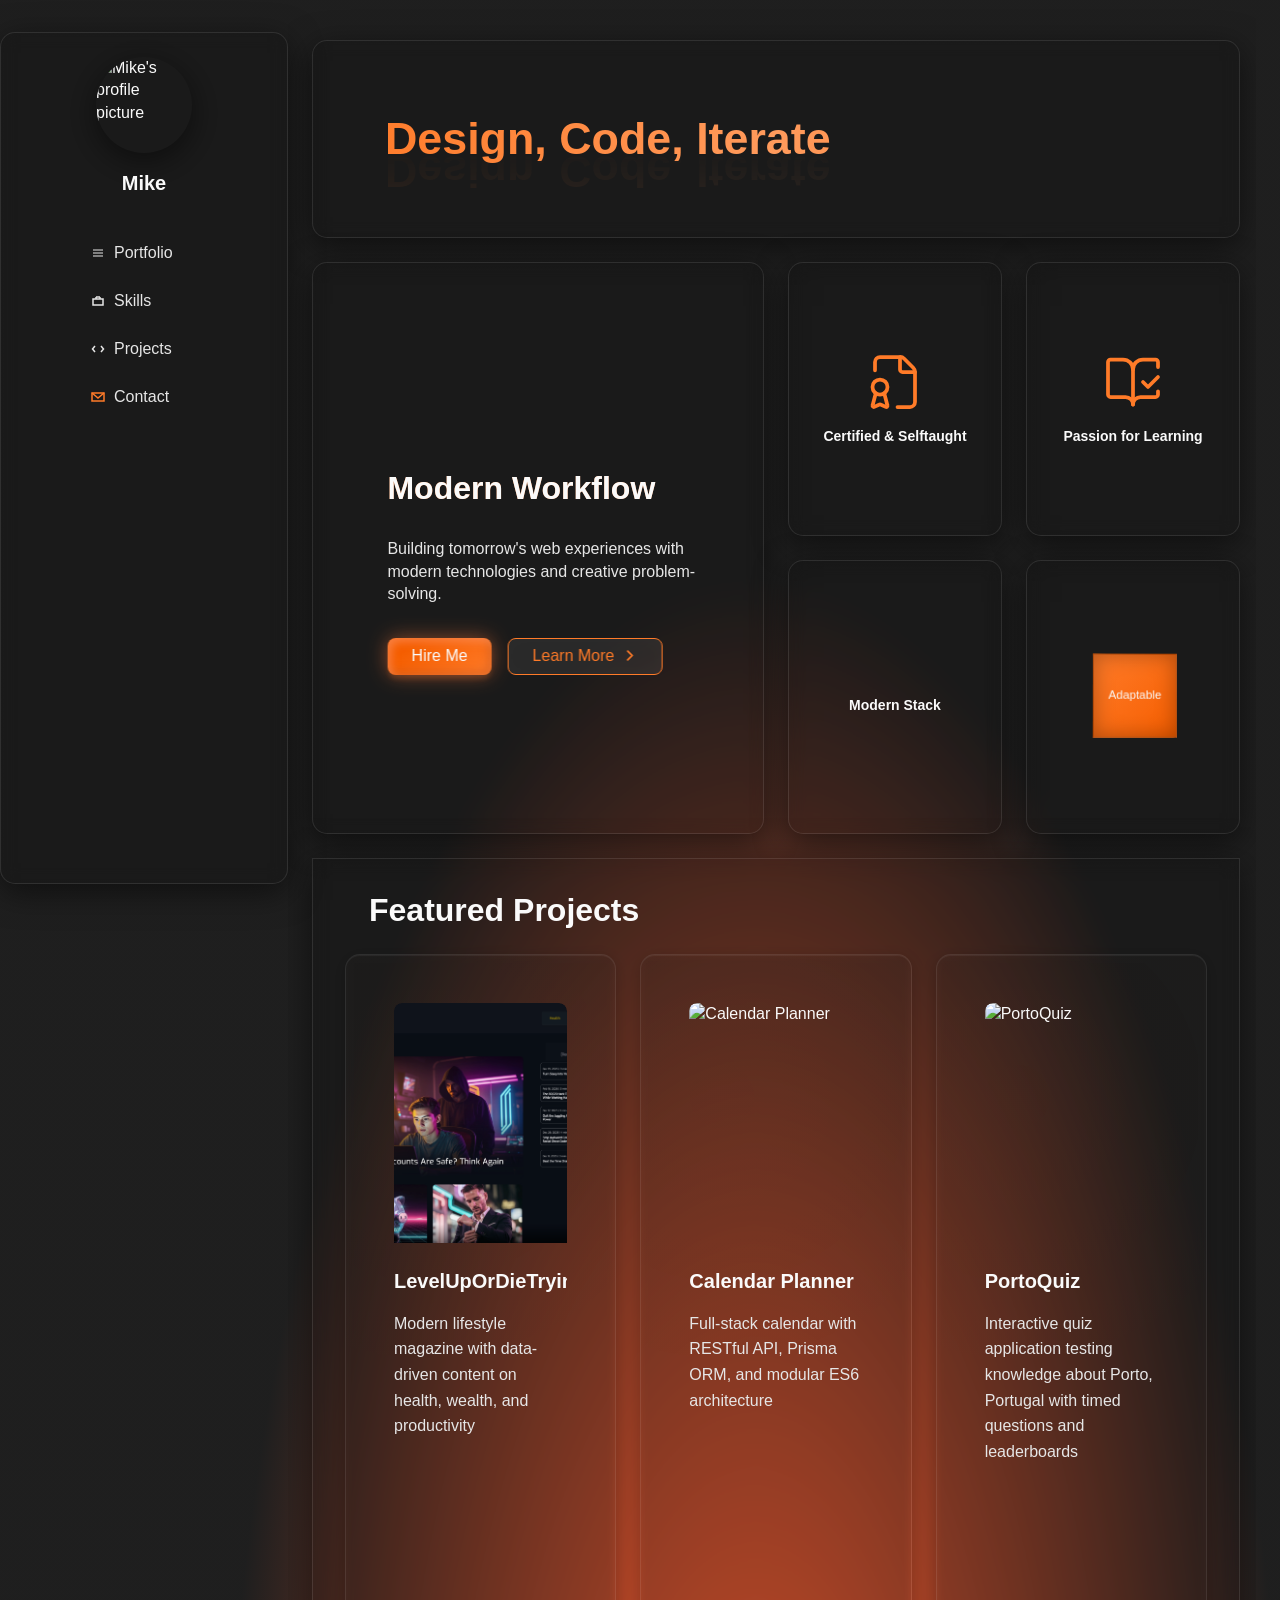
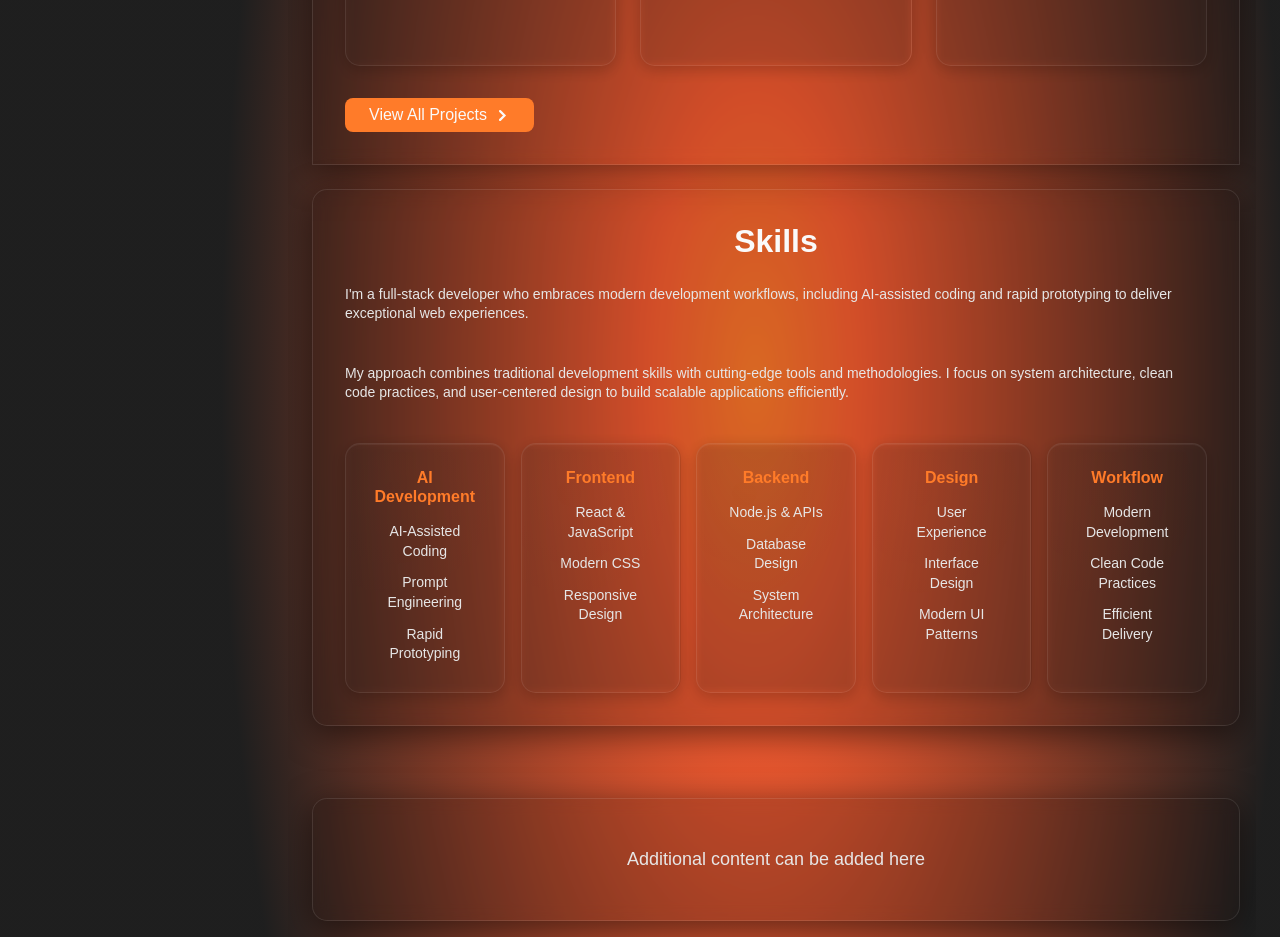
==== commit 83a0b676: "Fix undefined date, corrupted emojis, remove homepage dots, adjust card spacing" ====
--- a/pages/index.html
+++ b/pages/index.html
@@ -5,17 +5,28 @@
     <meta name="viewport" content="width=device-width, initial-scale=1.0" />
     <title>Mike's Portfolio</title>
     <link rel="stylesheet" href="css/variables.css" />
-    <link rel="stylesheet" href="css/components.css" />
+    <link rel="stylesheet" href="css/base.css" />
+    <link rel="stylesheet" href="css/glass.css" />
+    <link rel="stylesheet" href="css/layout.css" />
+    <link rel="stylesheet" href="css/navigation.css" />
+    <link rel="stylesheet" href="css/cards.css" />
+    <link rel="stylesheet" href="css/buttons.css" />
+    <link rel="stylesheet" href="css/projects.css" />
+    <link rel="stylesheet" href="css/modals.css" />
+    <link rel="stylesheet" href="css/forms.css" />
+    <link rel="stylesheet" href="css/skills.css" />
+    <link rel="stylesheet" href="css/utilities.css" />
     <link rel="stylesheet" href="css/animations.css" />
     <link rel="stylesheet" href="css/responsive.css" />
-    <link rel="stylesheet" href="css/base.css" />
+    <link rel="stylesheet" href="css/accesibility.css" />
+    <link rel="stylesheet" href="css/image-gallery.css" />
   </head>
   <body>
     <div class="portfolio-layout">
       <nav class="sidebar glass">
         <div class="nav-header">
           <img
-            src="images/profilePicture.png"
+            src="/images/duckie.jpeg"
             alt="Mike's profile picture"
             class="profile-picture"
           />
@@ -31,7 +42,7 @@
                   x2="13"
                   y2="5"
                   stroke="currentColor"
-                  stroke-width="1.5"
+                  stroke-width="1"
                 />
                 <line
                   x1="3"
@@ -39,7 +50,7 @@
                   x2="13"
                   y2="8"
                   stroke="currentColor"
-                  stroke-width="1.5"
+                  stroke-width="1"
                 />
                 <line
                   x1="3"
@@ -47,7 +58,7 @@
                   x2="13"
                   y2="11"
                   stroke="currentColor"
-                  stroke-width="1.5"
+                  stroke-width="1"
                 />
               </svg>
               <span>Portfolio</span>
@@ -132,7 +143,7 @@
       </nav>
       <main class="main-content">
         <header class="page-header glass">
-          <h1>Fullstack Developer & Digital Craftsman</h1>
+          <h1>Design, Code, Iterate</h1>
         </header>
 
         <section id="portfolio" class="about-grid">
@@ -140,17 +151,23 @@
           <article class="profile-card card glass">
             <div class="card-back">
               <div class="bio-content">
-                <h3>About Mike</h3>
+                <h3>Personal Qualities</h3>
                 <div class="bio-points">
-                  <div class="bio-item" data-label="Experience">
-                    Self-taught developer with 2+ years building modern web
-                    applications
-                  </div>
-                  <div class="bio-item" data-label="Focus">
-                    React, Node.js, and responsive design
-                  </div>
-                  <div class="bio-item" data-label="Passion">
-                    Creating clean, efficient code and learning new technologies
+                  <div class="bio-item" data-label="Adaptable">
+                    Quick to learn new technologies and adjust to changing
+                    project requirements
+                  </div>
+                  <div class="bio-item" data-label="Detail-Oriented">
+                    Focused on code quality, testing, and delivering polished
+                    user experiences
+                  </div>
+                  <div class="bio-item" data-label="Problem Solver">
+                    Enjoys tackling complex challenges and finding elegant
+                    solutions
+                  </div>
+                  <div class="bio-item" data-label="Self-Taught">
+                    Passionate about continuous learning and staying current
+                    with tech trends
                   </div>
                 </div>
                 <button class="btn-back">
@@ -202,6 +219,27 @@
           </article>
           <div class="info-cards">
             <article class="card glass">
+              <svg
+                xmlns="http://www.w3.org/2000/svg"
+                width="60"
+                height="60"
+                viewBox="0 0 24 24"
+                fill="none"
+                stroke="#ff7b28"
+                stroke-width="1.5"
+                stroke-linecap="round"
+                stroke-linejoin="round"
+                class="lucide lucide-file-badge-icon lucide-file-badge"
+              >
+                <path
+                  d="M13 22h5a2 2 0 0 0 2-2V8a2.4 2.4 0 0 0-.706-1.706l-3.588-3.588A2.4 2.4 0 0 0 14 2H6a2 2 0 0 0-2 2v3.3"
+                />
+                <path d="M14 2v5a1 1 0 0 0 1 1h5" />
+                <path
+                  d="m7.69 16.479 1.29 4.88a.5.5 0 0 1-.698.591l-1.843-.849a1 1 0 0 0-.879.001l-1.846.85a.5.5 0 0 1-.692-.593l1.29-4.88"
+                />
+                <circle cx="6" cy="14" r="3" />
+              </svg>
               <h3>Certified & Selftaught</h3>
               <div class="certification-text">
                 <!-- <span class="cert-role">front-end & back-end developer</span> -->
@@ -210,26 +248,43 @@
               </div>
             </article>
             <article class="card glass">
+              <svg
+                xmlns="http://www.w3.org/2000/svg"
+                width="60"
+                height="60"
+                viewBox="0 0 24 24"
+                fill="none"
+                stroke="#ff7b28"
+                stroke-width="1.5"
+                stroke-linecap="round"
+                stroke-linejoin="round"
+                class="lucide lucide-book-open-check-icon lucide-book-open-check"
+              >
+                <path d="M12 21V7" />
+                <path d="m16 12 2 2 4-4" />
+                <path
+                  d="M22 6V4a1 1 0 0 0-1-1h-5a4 4 0 0 0-4 4 4 4 0 0 0-4-4H3a1 1 0 0 0-1 1v13a1 1 0 0 0 1 1h6a3 3 0 0 1 3 3 3 3 0 0 1 3-3h6a1 1 0 0 0 1-1v-1.3"
+                />
+              </svg>
               <h3>Passion for Learning</h3>
               <!-- <p>passion for learning</p> -->
             </article>
             <article class="card glass">
               <h3>Modern Stack</h3>
-              <!-- <ul>
-                <li>React</li>
-                <li>Node.js</li>
-                <li>Prisma</li>
-                <li>Responsive Design</li>
-              </ul> -->
             </article>
-            <article class="card glass">
+            <article class="card glass no-blur">
               <div class="cube-container">
                 <div class="cube">
                   <div class="side front">Adaptable</div>
+
                   <div class="side back">Detail-Oriented</div>
+
                   <div class="side top">Creative Thinker</div>
+
                   <div class="side bottom">Problem Solver</div>
+
                   <div class="side left">Self-Taught</div>
+
                   <div class="side right">Design-Focussed</div>
                 </div>
               </div>
@@ -282,7 +337,7 @@
                 <!-- <h3>My Skills</h3> -->
                 <div class="skills-categories">
                   <div class="skills-category">
-                    <h4 class="category-title">🤖 AI Development</h4>
+                    <h4 class="category-title">AI Development</h4>
                     <div class="skills-grid">
                       <div class="skill-item">AI-Assisted Coding</div>
                       <div class="skill-item">Prompt Engineering</div>
@@ -291,7 +346,7 @@
                   </div>
 
                   <div class="skills-category">
-                    <h4 class="category-title">💻 Frontend</h4>
+                    <h4 class="category-title">Frontend</h4>
                     <div class="skills-grid">
                       <div class="skill-item">React & JavaScript</div>
                       <div class="skill-item">Modern CSS</div>
@@ -300,7 +355,7 @@
                   </div>
 
                   <div class="skills-category">
-                    <h4 class="category-title">⚙️ Backend</h4>
+                    <h4 class="category-title">Backend</h4>
                     <div class="skills-grid">
                       <div class="skill-item">Node.js & APIs</div>
                       <div class="skill-item">Database Design</div>
@@ -309,7 +364,7 @@
                   </div>
 
                   <div class="skills-category">
-                    <h4 class="category-title">🎨 Design</h4>
+                    <h4 class="category-title">Design</h4>
                     <div class="skills-grid">
                       <div class="skill-item">User Experience</div>
                       <div class="skill-item">Interface Design</div>
@@ -318,7 +373,7 @@
                   </div>
 
                   <div class="skills-category">
-                    <h4 class="category-title">🚀 Workflow</h4>
+                    <h4 class="category-title">Workflow</h4>
                     <div class="skills-grid">
                       <div class="skill-item">Modern Development</div>
                       <div class="skill-item">Clean Code Practices</div>
@@ -366,5 +421,11 @@
     </div>
 
     <script type="module" src="js/app.js"></script>
+    <script type="module" src="js/animations.js"></script>
+    <script type="module" src="js/cards.js"></script>
+    <script type="module" src="js/contact.js"></script>
+    <script type="module" src="js/navigation.js"></script>
+    <script type="module" src="js/projects.js"></script>
+    <script type="module" src="js/image-gallery.js"></script>
   </body>
 </html>
--- a/pages/css/variables.css
+++ b/pages/css/variables.css
@@ -49,6 +49,12 @@
   /* Background Colors */
   --bg-primary: hsl(165, 33.33%, 2.35%); /* Dark background */
   --bg-card: hsl(0, 0%, 8%); /* Card background */
+  --bg-gradient: radial-gradient(
+    ellipse farthest-corner at 59% 78%,
+    var(--accent-color) 0%,
+    hsl(12.96, 92.56%, 57.84%) 10%,
+    hsl(0, 0%, 12%) 50%
+  ); /* Main background gradient */
 
   /* =============
      GLASSMORPHISM SYSTEM
@@ -112,6 +118,25 @@
   --skills-card-border: var(--glass-light-border);
   --skills-card-shadow: var(--glass-light-shadow);
 
+  /* Tech Badge Components */
+  --tech-badge-bg: rgba(247, 119, 55, 0.1);
+  --tech-badge-border: rgba(247, 119, 55, 0.2);
+
+  /* Button Components */
+  --btn-secondary-bg: rgba(255, 255, 255, 0.08);
+  --btn-secondary-hover-bg: rgba(247, 119, 55, 0.1);
+
+  /* Form Components */
+  --form-input-bg: rgba(255, 255, 255, 0.05);
+  --form-input-border: rgba(255, 255, 255, 0.1);
+  --form-hover-bg: rgba(255, 255, 255, 0.05);
+  --form-focus-shadow: rgba(247, 119, 55, 0.2);
+
+  /* Modal Components */
+  --modal-backdrop-dark: rgba(0, 0, 0, 0.8);
+  --modal-backdrop-light: rgba(0, 0, 0, 0.5);
+  --modal-hover-bg: rgba(255, 255, 255, 0.1);
+
   /* =============
      LAYOUT SYSTEM
      Layout dimensions and constraints
--- a/pages/css/base.css
+++ b/pages/css/base.css
@@ -22,12 +22,7 @@
     Cantarell, sans-serif;
   color: var(--text-primary);
   line-height: var(--line-height);
-  background-image: radial-gradient(
-    ellipse farthest-corner at 59% 78%,
-    var(--accent-color) 0%,
-    hsl(12.96, 92.56%, 57.84%) 10%,
-    hsl(0, 0%, 12%) 50%
-  );
+  background-image: var(--bg-gradient);
   min-height: 100vh;
 }
 
--- a/pages/css/glass.css
+++ b/pages/css/glass.css
@@ -0,0 +1,54 @@
+/* ==========================================================================
+   5. GLASSMORPHISM SYSTEM
+   Unified glass effect system for consistency across components
+   ========================================================================== */
+
+/* Base Glass Effect - Standard glass for sidebars, headers, modals */
+.glass {
+  background: var(--glass-bg);
+  backdrop-filter: var(--glass-blur);
+  -webkit-backdrop-filter: var(--glass-blur);
+  border: var(--glass-border);
+  box-shadow: var(--glass-shadow);
+  position: relative;
+}
+
+/* Light Glass for Cards and Interactive Elements */
+.glass-light {
+  background: var(--glass-light-bg);
+  backdrop-filter: var(--glass-light-blur);
+  -webkit-backdrop-filter: var(--glass-light-blur);
+  border: var(--glass-light-border);
+  box-shadow: var(--glass-light-shadow);
+  position: relative;
+  transition: all 0.3s cubic-bezier(0.4, 0, 0.2, 1);
+}
+
+.glass-light::before {
+  content: "";
+  position: absolute;
+  inset: 0;
+  background: var(--glass-accent-subtle);
+  border-radius: inherit;
+  z-index: 0;
+}
+
+.glass-light:hover {
+  background: var(--glass-light-hover-bg);
+  border: var(--glass-light-hover-border);
+  box-shadow: var(--glass-light-hover-shadow);
+  transform: translateY(-4px);
+}
+
+.glass-light:hover::before {
+  background: var(--glass-accent-hover);
+}
+
+/* Nested Glass - Very light for elements inside glass containers */
+.glass-nested {
+  background: var(--glass-nested-bg);
+  border: var(--glass-nested-border);
+  backdrop-filter: var(--glass-nested-blur);
+  -webkit-backdrop-filter: var(--glass-nested-blur);
+  box-shadow: var(--glass-nested-shadow);
+}
--- a/pages/css/layout.css
+++ b/pages/css/layout.css
@@ -0,0 +1,75 @@
+/* Portfolio Layout Container */
+.portfolio-layout {
+  display: grid;
+  grid-template-columns: 1fr;
+  gap: var(--spacing-base);
+  min-height: 100vh;
+  width: 100%;
+  padding: 0 var(--spacing-sm);
+  box-sizing: border-box;
+}
+
+/* Main Content Container */
+.main-content {
+  display: flex;
+  flex-direction: column;
+  gap: var(--spacing-lg);
+  padding: 0;
+  overflow-y: auto;
+  width: 100%;
+}
+
+/* Page Header */
+.page-header {
+  display: flex;
+  justify-content: flex-start;
+  align-items: center;
+  padding: var(--spacing-lg);
+  margin-top: 6rem;
+  background: var(--glass-bg);
+  backdrop-filter: var(--glass-blur);
+  -webkit-backdrop-filter: var(--glass-blur);
+  border-radius: var(--border-radius);
+  border: var(--glass-border);
+  box-shadow: var(--glass-shadow);
+  position: relative;
+}
+
+.page-header h1 {
+  padding: var(--spacing-lg);
+  padding-left: var(--spacing-lg);
+  margin: 0;
+  font-size: clamp(1.4rem, 5vw, 2rem);
+  line-height: 1.15;
+  width: 100%;
+}
+
+/* Grid Layouts */
+.about-grid {
+  display: grid;
+  grid-template-columns: 1fr;
+  gap: var(--spacing-base);
+}
+
+.info-cards {
+  display: grid;
+  grid-template-columns: repeat(2, 1fr);
+  gap: var(--spacing-base);
+}
+
+/* About Section Container */
+.about-section {
+  width: 100%;
+  margin: 0;
+}
+
+.about-container {
+  padding: var(--spacing-xl);
+  border-radius: var(--border-radius);
+  width: 100%;
+  background: var(--glass-bg);
+  backdrop-filter: var(--glass-blur);
+  -webkit-backdrop-filter: var(--glass-blur);
+  border: var(--glass-border);
+  box-shadow: var(--glass-shadow);
+}
--- a/pages/css/navigation.css
+++ b/pages/css/navigation.css
@@ -0,0 +1,110 @@
+/* ==========================================================================
+   NAVIGATION COMPONENTS
+   ========================================================================== */
+
+/* Mobile Sidebar Navigation */
+.sidebar {
+  position: fixed;
+  top: var(--spacing-sm);
+  left: var(--spacing-sm);
+  right: var(--spacing-sm);
+  padding: var(--spacing-sm);
+  background: var(--glass-bg);
+  backdrop-filter: var(--glass-blur);
+  -webkit-backdrop-filter: var(--glass-blur);
+  border-radius: var(--border-radius);
+  border: var(--glass-border);
+  box-shadow: var(--glass-shadow);
+  display: flex;
+  flex-direction: row;
+  justify-content: space-between;
+  align-items: center;
+  height: auto;
+  z-index: 1000;
+}
+
+/* Navigation Header */
+.nav-header {
+  display: flex;
+  flex-direction: row;
+  align-items: center;
+  padding-bottom: 0;
+}
+
+.profile-picture {
+  width: 3rem;
+  height: 3rem;
+  border-radius: 50%;
+  object-fit: cover;
+  margin-bottom: 0;
+  margin-right: var(--spacing-sm);
+  border: 2px solid var(--glass-border);
+  box-shadow: var(--glass-shadow);
+}
+
+.profile-name {
+  color: var(--text-primary);
+  font-weight: var(--font-weight-bold);
+  font-size: var(--font-size-base);
+  line-height: var(--line-height);
+}
+
+/* Navigation Links */
+.nav-links {
+  list-style: none;
+  display: flex;
+  justify-content: flex-end;
+  margin: 0;
+  flex-wrap: nowrap;
+  gap: var(--spacing-xs);
+}
+
+.nav-links li {
+  min-height: 2rem;
+  flex-shrink: 1;
+}
+
+.nav-link {
+  display: flex;
+  justify-content: center;
+  align-items: center;
+  gap: var(--spacing-xs);
+  padding: var(--spacing-xs) var(--spacing-sm);
+  color: var(--text-secondary);
+  font-size: var(--font-size-sm);
+  text-decoration: none;
+  min-height: 2rem;
+  white-space: nowrap;
+  line-height: var(--line-height);
+  background: transparent;
+  border-radius: var(--border-radius-sm);
+  transition:
+    background 0.4s ease,
+    color 0.3s ease;
+}
+
+/* Hide specific nav links on mobile, keep contact */
+.nav-link[href="#portfolio"],
+.nav-link[href="#about"],
+.nav-link[href="#projects"] {
+  display: none;
+}
+
+.nav-text {
+  display: none;
+}
+
+/* Navigation Icons */
+.nav-icon {
+  margin-right: var(--spacing-xs);
+  color: inherit;
+  flex-shrink: 0;
+  width: 16px;
+  height: 16px;
+}
+
+.contact-trigger .nav-icon,
+.contact-icon {
+  width: 20px;
+  height: 20px;
+}
--- a/pages/css/cards.css
+++ b/pages/css/cards.css
@@ -0,0 +1,231 @@
+/* ==========================================================================
+   CARD COMPONENTS
+   ========================================================================== */
+
+/* Base Card Styling */
+.card {
+  padding: 0;
+  background: var(--glass-bg);
+  backdrop-filter: var(--glass-blur);
+  -webkit-backdrop-filter: var(--glass-blur);
+  border-radius: var(--border-radius);
+  border: var(--glass-border);
+  box-shadow: var(--glass-shadow);
+  display: flex;
+  flex-direction: column;
+  justify-content: center;
+  align-items: center;
+  text-align: center;
+  min-height: 150px;
+  position: relative;
+  overflow: hidden;
+}
+
+.card-icon {
+  margin-bottom: var(--spacing-base);
+  width: 64px;
+  height: 64px;
+}
+
+.card h2 {
+  font-size: clamp(var(--font-size-lg), 3vw, var(--font-size-2xl));
+  margin-bottom: var(--spacing-base);
+  color: var(--text-primary);
+  font-weight: var(--font-weight-bold);
+  line-height: var(--line-height);
+  text-align: center;
+}
+
+.card h3 {
+  font-size: var(--font-size-xs);
+  margin-top: var(--spacing-base);
+}
+
+.card p {
+  font-size: var(--font-size-sm);
+  line-height: var(--line-height);
+  margin-bottom: var(--spacing-sm);
+  color: var(--text-secondary);
+  text-align: center;
+}
+
+.card ul {
+  list-style: none;
+  padding: 0;
+  margin: 0;
+  width: 100%;
+  text-align: center;
+}
+
+.card li {
+  font-size: var(--font-size-sm);
+  line-height: var(--line-height);
+  padding: var(--spacing-xs) 0;
+  color: var(--text-secondary);
+  text-align: center;
+}
+
+/* ==========================================================================
+   PROFILE & INTERACTIVE CARDS
+   Profile cards with flip animations and interactive elements
+   ========================================================================== */
+
+/* Profile Card with Flip Animation */
+.profile-card {
+  position: relative;
+  transform-style: preserve-3d;
+  transition: transform 0.8s ease;
+  padding: 0;
+}
+
+.profile-card.flipped {
+  transform: rotateY(180deg);
+}
+
+/* Card Front Side */
+.card-front {
+  position: absolute;
+  top: -25%;
+  left: 41%;
+  transform: translateX(-50%);
+  width: 80%;
+  backface-visibility: hidden;
+  transition:
+    opacity 0s 0.3s,
+    visibility 0s 0.3s;
+}
+
+/* Card Back Side */
+.card-back {
+  position: absolute;
+  top: 30%;
+  left: 40%;
+  transform: translateX(-50%) rotateY(180deg);
+  width: 80%;
+  backface-visibility: hidden;
+  opacity: 0;
+  visibility: hidden;
+  transition:
+    opacity 0s 0.3s,
+    visibility 0s 0.3s;
+}
+
+.profile-card.flipped .card-back {
+  opacity: 1;
+  visibility: visible;
+  transition:
+    opacity 0s 0.3s,
+    visibility 0s 0.3s;
+}
+
+.profile-card.flipped .card-front {
+  opacity: 0;
+  visibility: hidden;
+  transition:
+    opacity 0s 0.3s,
+    visibility 0s 0.3s;
+}
+
+/* Intro Text Styling */
+.intro-text {
+  text-align: left;
+  margin-bottom: var(--spacing-base);
+  display: flex;
+  flex-direction: column;
+  justify-content: center;
+}
+
+.intro-text h2,
+.intro-text p {
+  text-align: left;
+}
+
+/* Bio Content */
+.bio-content {
+  text-align: left;
+  width: 100%;
+}
+
+.bio-content h3 {
+  font-size: var(--font-size-xl);
+  margin-bottom: var(--spacing-base);
+  color: var(--accent-color);
+  font-weight: var(--font-weight-bold);
+}
+
+.bio-points {
+  display: flex;
+  flex-direction: column;
+  gap: var(--spacing-sm);
+  margin-bottom: var(--spacing-lg);
+}
+
+.bio-item {
+  font-size: var(--font-size-sm);
+  line-height: var(--line-height);
+  color: var(--text-secondary);
+  text-align: left;
+}
+
+.bio-item::before {
+  content: attr(data-label) ": ";
+  font-weight: var(--font-weight-bold);
+  color: var(--accent-color);
+  display: inline-block;
+  margin-right: var(--spacing-xs);
+} /* ==========================================================================
+   TECH CUBE 
+   ========================================================================== */
+/* ==========================================================================
+   TECH CUBE 
+   ========================================================================== */
+
+.cube-container {
+  width: 80px;
+  height: 80px;
+  perspective: 800px;
+  margin: auto;
+  position: relative;
+}
+
+.cube {
+  width: 100%;
+  height: 100%;
+  position: relative;
+  transform-style: preserve-3d;
+  /* animation: rotate-cube 12s linear infinite; */
+}
+
+.side {
+  position: absolute;
+  width: 80px;
+  height: 80px;
+  display: flex;
+  justify-content: center;
+  align-items: center;
+  font-size: 0.7rem;
+  font-weight: var(--font-weight-medium);
+  color: var(--text-primary);
+  background: linear-gradient(135deg, var(--accent-color), var(--accent-dark));
+  border: 1px solid rgba(0, 0, 0, 0.3);
+  box-shadow: inset 0 0 20px rgba(0, 0, 0, 0.3);
+}
+
+.side.front {
+  transform: translateZ(40px);
+}
+.side.back {
+  transform: translateZ(-40px) rotateY(180deg);
+}
+.side.top {
+  transform: rotateX(90deg) translateZ(40px);
+}
+.side.bottom {
+  transform: rotateX(-90deg) translateZ(40px);
+}
+.side.left {
+  transform: rotateY(-90deg) translateZ(40px);
+}
+.side.right {
+  transform: rotateY(90deg) translateZ(40px);
+}
--- a/pages/css/buttons.css
+++ b/pages/css/buttons.css
@@ -0,0 +1,168 @@
+/* ==========================================================================
+   BUTTON SYSTEM
+   ========================================================================== */
+
+/* Base Button Styling */
+.btn-primary,
+.btn-secondary,
+.btn-back {
+  padding: clamp(0.3rem, 2vw, 0.4rem) clamp(1rem, 4vw, 1.5rem);
+  border: none;
+  border-radius: var(--border-radius-sm);
+  font-size: clamp(var(--font-size-sm), 2vw, var(--font-size-base));
+  font-weight: var(--font-weight-medium);
+  cursor: pointer;
+  transition: all 0.4s cubic-bezier(0.23, 1, 0.32, 1);
+  line-height: var(--line-height);
+  position: relative;
+  overflow: hidden;
+  backdrop-filter: blur(10px);
+  -webkit-backdrop-filter: blur(10px);
+}
+
+/* Primary Button - Animated Gradient */
+.btn-primary {
+  --btn-bg-1: var(--accent-color);
+  --btn-bg-2: var(--accent-dark);
+  --btn-bg-color: var(--text-primary);
+  cursor: pointer;
+  transition: 0.8s ease;
+  background-size: 280% auto;
+  background-image: linear-gradient(
+    325deg,
+    var(--btn-bg-2) 0%,
+    var(--btn-bg-1) 55%,
+    var(--btn-bg-2) 90%
+  );
+  border: none;
+  border-radius: var(--border-radius-sm);
+  color: var(--btn-bg-color);
+  box-shadow:
+    0px 0px 20px rgba(247, 119, 55, 0.5),
+    0px 5px 5px -1px rgba(200, 95, 45, 0.25),
+    inset 4px 4px 8px rgba(255, 160, 120, 0.5),
+    inset -4px -4px 8px rgba(180, 80, 35, 0.35);
+  backdrop-filter: blur(10px);
+  -webkit-backdrop-filter: blur(10px);
+}
+
+.btn-primary:hover {
+  background-position: right top;
+}
+
+.btn-primary:focus,
+.btn-primary:focus-visible,
+.btn-primary:active {
+  outline: none;
+  box-shadow:
+    0 0 0 3px var(--btn-bg-color),
+    0 0 0 6px var(--btn-bg-2);
+}
+
+/* Secondary Button */
+.btn-secondary {
+  background: var(--btn-secondary-bg);
+  color: var(--accent-color);
+  border: 1px solid var(--accent-color);
+  backdrop-filter: blur(10px);
+  -webkit-backdrop-filter: blur(10px);
+  transition:
+    background-color 0.3s ease,
+    color 0.3s ease;
+}
+
+.btn-secondary:hover {
+  background-color: var(--btn-secondary-hover-bg);
+  color: var(--accent-hover);
+}
+
+/* Back Button - Uses same styling as secondary button */
+.btn-back {
+  background: var(--btn-secondary-bg);
+  color: var(--accent-color);
+  border: 1px solid var(--accent-color);
+  backdrop-filter: blur(10px);
+  -webkit-backdrop-filter: blur(10px);
+  transition:
+    background-color 0.3s ease,
+    color 0.3s ease;
+}
+
+.btn-back:hover {
+  background-color: var(--btn-secondary-hover-bg);
+  color: var(--accent-hover);
+}
+
+/* View All Button */
+.btn-view-all {
+  display: inline-flex;
+  align-items: center;
+  gap: var(--spacing-xs);
+  padding: var(--spacing-sm) var(--spacing-lg);
+  background: var(--accent-color);
+  color: var(--text-primary);
+  border: none;
+  border-radius: var(--border-radius-sm);
+  font-size: var(--font-size-base);
+  font-weight: var(--font-weight-medium);
+  cursor: pointer;
+  transition: all 0.3s ease;
+  align-self: flex-start;
+}
+
+.btn-view-all:hover {
+  background: var(--accent-hover);
+  transform: translateY(-2px);
+}
+
+.btn-view-all svg {
+  width: 11px;
+  height: 11px;
+  stroke: currentColor;
+  stroke-width: 2;
+  fill: none;
+}
+
+/* Button Arrow Animations */
+.btn-arrow-right,
+.btn-arrow-left {
+  stroke: var(--accent-color);
+  fill: none;
+  stroke-width: 1.5;
+  stroke-linecap: round;
+  margin-left: 8px;
+}
+
+.btn-arrow-left {
+  margin-left: 0;
+  margin-right: 8px;
+}
+
+.arrow-line {
+  opacity: 0;
+  transition: opacity 0.3s ease;
+}
+
+.arrow-chevron {
+  transition: transform 0.3s ease;
+}
+
+.btn-secondary:hover .arrow-line,
+.btn-back:hover .arrow-line {
+  opacity: 1;
+}
+
+.btn-secondary:hover .arrow-chevron {
+  transform: translateX(3px);
+}
+
+.btn-back:hover .arrow-chevron {
+  transform: translateX(-3px);
+}
+
+/* CTA Buttons */
+.cta-buttons {
+  display: flex;
+  gap: var(--spacing-sm);
+  flex-wrap: wrap;
+}
--- a/pages/css/projects.css
+++ b/pages/css/projects.css
@@ -0,0 +1,169 @@
+/* ==========================================================================
+   PROJECT SHOWCASE
+   ========================================================================== */
+
+/* Project Section Container */
+.projectcard h2 {
+  padding-left: var(--spacing-lg);
+  font-size: clamp(var(--font-size-base), 3vw, var(--font-size-2xl));
+  margin: 0 0 var(--spacing-lg) 0;
+  color: var(--text-primary);
+  font-weight: var(--font-weight-bold);
+}
+
+/* Featured Projects Grid */
+.featured-projects {
+  display: grid;
+  grid-template-columns: 1fr;
+  gap: var(--spacing-2xl);
+  margin-bottom: var(--spacing-xl);
+}
+
+/* Featured Project Cards - Uses glass-light variable system */
+.featured-project-card {
+  display: grid;
+  grid-template-rows: auto 1fr;
+
+  padding: var(--spacing-xl);
+  border-radius: var(--border-radius);
+  overflow: hidden;
+  cursor: pointer;
+  /* Glass light effects using variables */
+  background: var(--glass-light-bg);
+  backdrop-filter: var(--glass-light-blur);
+  -webkit-backdrop-filter: var(--glass-light-blur);
+  border: var(--glass-light-border);
+  box-shadow: var(--glass-light-shadow);
+  position: relative;
+  transition: all 0.3s cubic-bezier(0.4, 0, 0.2, 1);
+}
+
+.featured-project-image-container {
+  position: relative;
+  width: 100%;
+  overflow: hidden;
+  border-radius: var(--border-radius-sm);
+}
+
+.featured-project-card::before {
+  content: "";
+  position: absolute;
+  inset: 0;
+  background: var(--glass-accent-subtle);
+  border-radius: inherit;
+  z-index: 0;
+}
+
+.featured-project-card:hover {
+  background: var(--glass-light-hover-bg);
+  border: var(--glass-light-hover-border);
+  box-shadow: var(--glass-light-hover-shadow);
+  transform: translateY(-4px);
+}
+
+.featured-project-card:hover::before {
+  background: var(--glass-accent-hover);
+}
+
+/* Project Images */
+.featured-project-image {
+  width: 100%;
+  height: 200px;
+  object-fit: cover;
+  display: block;
+  margin-bottom: var(--spacing-lg);
+  transition: transform 0.3s ease;
+}
+
+.featured-project-card:hover .featured-project-image {
+  transform: scale(1.02);
+}
+
+/* Project Content */
+.featured-project-content {
+  display: flex;
+  flex-direction: column;
+  height: 100%;
+  position: relative;
+  z-index: 1;
+}
+
+.featured-project-header {
+  display: flex;
+  flex-direction: column;
+  align-items: flex-start;
+  gap: var(--spacing-xs);
+  margin-bottom: var(--spacing-base);
+}
+
+.featured-project-title {
+  font-size: var(--font-size-xl);
+  font-weight: var(--font-weight-bold);
+  margin: 0;
+  color: var(--text-primary);
+  line-height: var(--line-height);
+}
+
+.featured-project-date {
+  font-size: var(--font-size-sm);
+  color: var(--text-muted);
+  white-space: nowrap;
+}
+
+.featured-project-description {
+  font-size: var(--font-size-base);
+  color: var(--text-secondary);
+  line-height: 1.6;
+  margin: 0 0 auto 0;
+}
+
+/* Tech Stack Badges */
+.featured-tech-stack {
+  display: flex;
+  flex-wrap: wrap;
+  gap: var(--spacing-xs);
+  margin-bottom: var(--spacing-lg);
+}
+
+.tech-badge {
+  padding: var(--spacing-xs) var(--spacing-sm);
+  background: var(--tech-badge-bg);
+  border: 1px solid var(--tech-badge-border);
+  border-radius: 20px;
+  font-size: var(--font-size-xs);
+  color: var(--accent-color);
+  font-weight: var(--font-weight-medium);
+}
+
+/* Project Links */
+.featured-project-links {
+  display: flex;
+  gap: var(--spacing-sm);
+}
+
+.project-link {
+  display: inline-flex;
+  align-items: center;
+  gap: var(--spacing-xs);
+  padding: var(--spacing-sm) var(--spacing-base);
+  background: transparent;
+  border: 1px solid var(--accent-color);
+  border-radius: var(--border-radius-sm);
+  color: var(--accent-color);
+  text-decoration: none;
+  font-size: var(--font-size-sm);
+  font-weight: var(--font-weight-medium);
+  transition: all 0.3s ease;
+}
+
+.project-link:hover {
+  background: var(--accent-color);
+  color: var(--text-primary);
+  transform: translateY(-1px);
+}
+
+.project-link svg {
+  width: 14px;
+  height: 14px;
+  fill: currentColor;
+}
--- a/pages/css/modals.css
+++ b/pages/css/modals.css
@@ -0,0 +1,395 @@
+/* ==========================================================================
+   MODAL COMPONENTS
+   Complete modal system with project and contact modals
+   ========================================================================== */
+
+/* ==========================================================================
+   PROJECT MODAL SYSTEM
+   ========================================================================== */
+
+/* Project Modal */
+.project-modal {
+  position: fixed;
+  inset: 0;
+  z-index: 3000;
+  display: flex;
+  align-items: center;
+  justify-content: center;
+  padding: var(--spacing-base);
+  opacity: 0;
+  visibility: hidden;
+  transition: all 0.3s cubic-bezier(0.4, 0, 0.2, 1);
+}
+
+.project-modal.modal-open {
+  opacity: 1;
+  visibility: visible;
+}
+
+.project-modal.modal-closing {
+  opacity: 0;
+  visibility: hidden;
+}
+
+.project-modal-backdrop {
+  position: absolute;
+  inset: 0;
+  background: var(--modal-backdrop-dark);
+  backdrop-filter: blur(8px);
+  -webkit-backdrop-filter: blur(8px);
+}
+
+.project-modal-content {
+  position: relative;
+  width: 100%;
+  max-width: 90vw;
+  max-height: 85vh;
+  background: var(--glass-bg);
+  backdrop-filter: var(--glass-blur);
+  -webkit-backdrop-filter: var(--glass-blur);
+  border: var(--glass-border);
+  border-radius: var(--border-radius);
+  box-shadow:
+    var(--glass-shadow),
+    0 25px 50px rgba(0, 0, 0, 0.8);
+  overflow: hidden;
+  display: flex;
+  flex-direction: column;
+  transform: scale(0.9) translateY(20px);
+  transition: transform 0.3s cubic-bezier(0.34, 1.56, 0.64, 1);
+}
+
+.project-modal.modal-open .project-modal-content {
+  transform: scale(1) translateY(0);
+}
+
+/* Modal Header */
+.project-modal-header {
+  display: flex;
+  justify-content: space-between;
+  align-items: center;
+  padding: var(--spacing-lg);
+  border-bottom: 1px solid rgba(255, 255, 255, 0.1);
+  background: rgba(0, 0, 0, 0.1);
+}
+
+.project-modal-header h2 {
+  margin: 0;
+  font-size: var(--font-size-2xl);
+  font-weight: var(--font-weight-bold);
+  color: var(--text-primary);
+}
+
+.project-modal-close {
+  background: none;
+  border: none;
+  color: var(--text-secondary);
+  cursor: pointer;
+  padding: var(--spacing-xs);
+  border-radius: var(--border-radius-sm);
+  transition: all 0.2s ease;
+  display: flex;
+  align-items: center;
+  justify-content: center;
+}
+
+.project-modal-close:hover {
+  color: var(--accent-color);
+  background: var(--modal-hover-bg);
+}
+
+/* Modal Body */
+.project-modal-body {
+  flex: 1;
+  overflow-y: auto;
+  padding: var(--spacing-lg);
+  scrollbar-width: thin;
+  scrollbar-color: var(--accent-color) transparent;
+}
+
+.project-modal-body::-webkit-scrollbar {
+  width: 6px;
+}
+
+.project-modal-body::-webkit-scrollbar-track {
+  background: transparent;
+}
+
+.project-modal-body::-webkit-scrollbar-thumb {
+  background: var(--accent-color);
+  border-radius: 3px;
+}
+
+/* ==========================================================================
+   CONTACT MODAL SYSTEM
+   ========================================================================== */
+
+/* Contact Modal */
+.contact-modal {
+  position: fixed;
+  inset: 0;
+  background: var(--modal-backdrop-light);
+  display: none;
+  align-items: center;
+  justify-content: center;
+  z-index: 2000;
+}
+
+.modal-inner {
+  background: var(--glass-bg);
+  backdrop-filter: var(--glass-blur);
+  border: var(--glass-border);
+  box-shadow: var(--glass-shadow);
+  border-radius: var(--border-radius);
+  padding: var(--spacing-lg);
+  width: 95%;
+  max-width: 90vw;
+  height: 90vh;
+  max-height: 90vh;
+  margin: var(--spacing-xl);
+  position: relative;
+}
+
+.modal-close {
+  position: absolute;
+  top: var(--spacing-sm);
+  right: var(--spacing-sm);
+  width: 36px;
+  height: 36px;
+  background: none;
+  border: none;
+  cursor: pointer;
+  z-index: 10;
+  transform-origin: center center;
+  will-change: transform;
+  transition: transform 0.5s cubic-bezier(0.34, 1.56, 0.64, 1);
+}
+
+.modal-close span {
+  position: absolute;
+  inset: 0;
+  width: 26px;
+  height: 3px;
+  margin: auto;
+  background: var(--accent-color);
+  border-radius: 2px;
+  transform-origin: center center;
+}
+
+.modal-close span:nth-child(1) {
+  transform: rotate(45deg);
+}
+.modal-close span:nth-child(2) {
+  transform: scaleX(0);
+  opacity: 0;
+}
+.modal-close span:nth-child(3) {
+  transform: rotate(-45deg);
+}
+
+/* ==========================================================================
+   MODAL CONTENT SECTIONS
+   ========================================================================== */
+
+/* Modal Sections */
+.modal-section {
+  margin-bottom: var(--spacing-2xl);
+}
+
+.modal-section:last-child {
+  margin-bottom: 0;
+}
+
+.section-header {
+  margin-bottom: var(--spacing-lg);
+  text-align: center;
+}
+
+.section-title {
+  display: flex;
+  align-items: center;
+  justify-content: center;
+  gap: var(--spacing-sm);
+  font-size: var(--font-size-xl);
+  font-weight: var(--font-weight-bold);
+  color: var(--text-primary);
+  margin: 0 0 var(--spacing-xs) 0;
+}
+
+.section-icon {
+  font-size: var(--font-size-lg);
+}
+
+.section-subtitle {
+  color: var(--text-muted);
+  font-size: var(--font-size-sm);
+  margin: 0;
+}
+
+/* Project Grids */
+.modal-projects-grid {
+  display: grid;
+  gap: var(--spacing-base);
+  margin-bottom: var(--spacing-xl);
+}
+
+.featured-grid {
+  grid-template-columns: repeat(auto-fit, minmax(280px, 1fr));
+}
+
+.all-grid {
+  grid-template-columns: repeat(auto-fit, minmax(250px, 1fr));
+  gap: var(--spacing-base);
+}
+
+.learning-grid {
+  grid-template-columns: repeat(auto-fit, minmax(250px, 1fr));
+  gap: var(--spacing-base);
+}
+
+/* Modal Project Cards */
+.modal-project-card {
+  background: var(--glass-light-bg);
+  backdrop-filter: var(--glass-light-blur);
+  -webkit-backdrop-filter: var(--glass-light-blur);
+  border: var(--glass-light-border);
+  border-radius: var(--border-radius);
+  overflow: hidden;
+  transition: all 0.3s cubic-bezier(0.4, 0, 0.2, 1);
+  position: relative;
+  padding: var(--spacing-base);
+  display: flex;
+  flex-direction: column;
+  gap: var(--spacing-sm);
+}
+
+.modal-project-card::before {
+  content: "";
+  position: absolute;
+  inset: 0;
+  background: var(--glass-accent-subtle);
+  border-radius: inherit;
+  z-index: 0;
+  pointer-events: none;
+}
+
+.modal-project-card > * {
+  position: relative;
+  z-index: 1;
+}
+
+.modal-project-card:hover {
+  transform: translateY(-2px);
+  background: var(--glass-light-hover-bg);
+  border: var(--glass-light-hover-border);
+  box-shadow: var(--glass-light-hover-shadow);
+}
+
+.modal-project-card:hover::before {
+  background: var(--glass-accent-hover);
+}
+
+.modal-card-title {
+  font-size: var(--font-size-lg);
+  font-weight: var(--font-weight-bold);
+  color: var(--text-primary);
+  margin: 0 0 var(--spacing-sm) 0;
+  line-height: var(--line-height);
+}
+
+.modal-card-image-container {
+  width: 100%;
+  aspect-ratio: 16 / 10;
+  border-radius: var(--border-radius-sm);
+  overflow: hidden;
+  background: rgba(0, 0, 0, 0.2);
+}
+
+.modal-card-image {
+  width: 100%;
+  height: 100%;
+  object-fit: cover;
+  transition: transform 0.3s ease;
+}
+
+.modal-project-card:hover .modal-card-image {
+  transform: scale(1.02);
+}
+
+.modal-card-content {
+  display: flex;
+  flex-direction: column;
+  gap: var(--spacing-sm);
+}
+
+.modal-card-description {
+  font-size: var(--font-size-sm);
+  color: var(--text-secondary);
+  line-height: 1.5;
+  margin: 0;
+}
+
+.modal-tech-stack {
+  display: flex;
+  flex-wrap: wrap;
+  gap: var(--spacing-xs);
+  margin-top: auto;
+}
+
+.tech-expand {
+  background: none;
+  border: 1px solid var(--accent-color);
+  color: var(--accent-color);
+  padding: 2px 8px;
+  border-radius: 12px;
+  font-size: 0.75rem;
+  cursor: pointer;
+  transition: all 0.2s ease;
+}
+
+.tech-expand:hover {
+  background: var(--accent-color);
+  color: var(--text-primary);
+}
+
+.tech-pills-secondary {
+  margin-top: var(--spacing-xs);
+}
+
+.tech-pills-primary {
+  display: flex;
+  flex-wrap: wrap;
+  gap: var(--spacing-xs);
+  align-items: center;
+}
+
+.tech-pills-secondary {
+  display: flex;
+  flex-wrap: wrap;
+  gap: var(--spacing-xs);
+  margin-top: var(--spacing-xs);
+  transition: all 0.3s ease;
+}
+
+.tech-expand {
+  background: none;
+  border: 1px solid var(--accent-color);
+  color: var(--accent-color);
+  padding: 4px 10px;
+  border-radius: 20px;
+  font-size: 0.75rem;
+  cursor: pointer;
+  transition: all 0.2s ease;
+  white-space: nowrap;
+}
+
+.tech-expand:hover {
+  background: var(--accent-color);
+  color: var(--text-primary);
+}
+
+.modal-card-links {
+  display: flex;
+  gap: var(--spacing-sm);
+  margin-top: var(--spacing-xs);
+}
--- a/pages/css/forms.css
+++ b/pages/css/forms.css
@@ -0,0 +1,135 @@
+/* ==========================================================================
+   FORM COMPONENTS
+   ========================================================================== */
+
+/* Contact Section */
+.contact-section {
+  width: 100%;
+  background: var(--glass-bg);
+  backdrop-filter: var(--glass-blur);
+  -webkit-backdrop-filter: var(--glass-blur);
+  border-radius: var(--border-radius);
+  border: var(--glass-border);
+  box-shadow: var(--glass-shadow);
+  overflow: hidden;
+  position: relative;
+}
+
+.contact-header {
+  display: flex;
+  justify-content: space-between;
+  align-items: center;
+  padding: var(--spacing-base);
+  cursor: pointer;
+  transition: background-color 0.3s ease;
+}
+
+.contact-header:hover {
+  background: var(--form-hover-bg);
+}
+
+.contact-header h2 {
+  font-size: clamp(var(--font-size-lg), 3vw, var(--font-size-2xl));
+  margin: 0;
+  color: var(--text-primary);
+  font-weight: var(--font-weight-bold);
+}
+
+.contact-toggle {
+  background: none;
+  border: none;
+  color: var(--accent-color);
+  cursor: pointer;
+  padding: var(--spacing-xs);
+  border-radius: var(--border-radius-sm);
+  transition: transform 0.3s ease;
+}
+
+.contact-arrow {
+  transition: transform 0.3s ease;
+}
+
+.contact-section.expanded .contact-arrow {
+  transform: rotate(180deg);
+}
+
+.contact-form-container {
+  max-height: 0;
+  overflow: hidden;
+  transition:
+    max-height 0.4s ease,
+    padding 0.4s ease;
+}
+
+.contact-section.expanded .contact-form-container {
+  max-height: 600px;
+  padding: 0 var(--spacing-base) var(--spacing-base);
+}
+
+/* Form Styling */
+.contact-form {
+  display: flex;
+  flex-direction: column;
+  gap: var(--spacing-base);
+}
+
+.form-group {
+  display: flex;
+  flex-direction: column;
+  gap: var(--spacing-xs);
+}
+
+.form-group label {
+  font-size: var(--font-size-base);
+  color: var(--text-secondary);
+  margin-bottom: var(--spacing-xs);
+}
+
+.form-group input,
+.form-group textarea {
+  padding: var(--spacing-sm);
+  background: var(--form-input-bg);
+  border: 1px solid var(--form-input-border);
+  border-radius: var(--border-radius-sm);
+  color: var(--text-primary);
+  font-size: var(--font-size-base);
+  transition:
+    border-color 0.3s ease,
+    box-shadow 0.3s ease;
+  backdrop-filter: blur(10px);
+  -webkit-backdrop-filter: blur(10px);
+}
+
+.form-group input:focus,
+.form-group textarea:focus {
+  outline: none;
+  border-color: var(--accent-color);
+  box-shadow: 0 0 0 2px var(--form-focus-shadow);
+}
+
+.form-group textarea {
+  resize: vertical;
+  min-height: 100px;
+}
+
+.submit-btn {
+  padding: clamp(0.5rem, 2vw, 0.75rem) clamp(1rem, 4vw, 1.5rem);
+  background: var(--btn-secondary-bg);
+  color: var(--accent-color);
+  border: 1px solid var(--accent-color);
+  border-radius: var(--border-radius-sm);
+  font-size: clamp(var(--font-size-sm), 2vw, var(--font-size-base));
+  font-weight: var(--font-weight-medium);
+  cursor: pointer;
+  backdrop-filter: blur(10px);
+  -webkit-backdrop-filter: blur(10px);
+  transition:
+    background-color 0.3s ease,
+    color 0.3s ease;
+  align-self: flex-start;
+}
+
+.submit-btn:hover {
+  background-color: var(--btn-secondary-hover-bg);
+  color: var(--accent-hover);
+}
--- a/pages/css/skills.css
+++ b/pages/css/skills.css
@@ -0,0 +1,140 @@
+/* ==========================================================================
+    SKILLS SECTION
+    ========================================================================== */
+
+.about-container h2 {
+  font-size: clamp(var(--font-size-xl), 4vw, var(--font-size-3xl));
+  margin-bottom: var(--spacing-lg);
+  color: var(--text-primary);
+  text-align: center;
+  font-weight: var(--font-weight-bold);
+}
+
+.about-content {
+  display: flex;
+  flex-direction: column;
+  gap: var(--spacing-base);
+}
+
+.about-content p {
+  font-size: var(--font-size-sm);
+  line-height: var(--line-height);
+  color: var(--text-secondary);
+  text-align: left;
+  margin-bottom: var(--spacing-lg);
+}
+
+/* Skills Categories - Uses glass-light variable system */
+.skills-categories {
+  display: grid;
+  grid-template-columns: repeat(5, 1fr);
+  gap: var(--spacing-base);
+}
+
+.skills-category {
+  background: var(--glass-light-bg);
+  backdrop-filter: var(--glass-light-blur);
+  -webkit-backdrop-filter: var(--glass-light-blur);
+  border: var(--glass-light-border);
+  box-shadow: var(--glass-light-shadow);
+  border-radius: var(--border-radius);
+  padding: var(--spacing-lg);
+  display: flex;
+  flex-direction: column;
+  gap: var(--spacing-sm);
+  overflow: hidden;
+  position: relative;
+  transition: all 0.3s cubic-bezier(0.4, 0, 0.2, 1);
+}
+
+.skills-category::before {
+  content: "";
+  position: absolute;
+  inset: 0;
+  background: var(--glass-accent-subtle);
+  border-radius: inherit;
+  z-index: 0;
+}
+
+.skills-category:hover {
+  background: var(--glass-light-hover-bg);
+  border: var(--glass-light-hover-border);
+  box-shadow: var(--glass-light-hover-shadow);
+  transform: translateY(-4px);
+}
+
+.skills-category:hover::before {
+  background: var(--glass-accent-hover);
+}
+
+.category-title {
+  font-size: var(--font-size-base);
+  font-weight: var(--font-weight-bold);
+  color: var(--accent-color);
+  text-align: center;
+  margin-bottom: var(--spacing-xs);
+  position: relative;
+  z-index: 1;
+}
+
+.skills-grid {
+  display: flex;
+  flex-direction: column;
+  gap: var(--spacing-xs);
+  position: relative;
+  z-index: 1;
+}
+
+.skill-item {
+  color: var(--text-secondary);
+  font-size: var(--font-size-sm);
+  text-align: center;
+  padding: var(--spacing-xs);
+  transition: all 0.3s ease;
+  border-radius: var(--border-radius-sm);
+}
+
+.skill-item:hover {
+  background: rgba(255, 255, 255, 0.1);
+  transform: translateY(-1px);
+  color: var(--text-primary);
+}
+
+/* ==========================================================================
+   TECH LOGO GRID - Fourth Card
+   ========================================================================== */
+
+.tech-grid {
+  display: grid;
+  grid-template-columns: repeat(3, 1fr);
+  gap: var(--spacing-sm);
+  padding: var(--spacing-base);
+  width: 100%;
+}
+
+.tech-logo {
+  display: flex;
+  flex-direction: column;
+  align-items: center;
+  gap: var(--spacing-xs);
+  transition: transform 0.2s ease;
+}
+
+.tech-logo:hover {
+  transform: translateY(-2px);
+}
+
+.logo-img {
+  width: 32px;
+  height: 32px;
+  border-radius: 50%;
+  object-fit: cover;
+  border: 1px solid rgba(255, 255, 255, 0.2);
+}
+
+.logo-name {
+  font-size: var(--font-size-xs);
+  color: var(--text-secondary);
+  text-align: center;
+  font-weight: var(--font-weight-medium);
+}
--- a/pages/css/utilities.css
+++ b/pages/css/utilities.css
@@ -0,0 +1,28 @@
+/* ==========================================================================
+    UTILITY CLASSES
+    ========================================================================== */
+
+/* Cursor - Hidden on mobile */
+.cursor {
+  display: none;
+}
+
+/* Footer */
+.site-footer {
+  width: 100%;
+  padding: var(--spacing-xl) var(--spacing-base);
+  background: var(--glass-bg);
+  backdrop-filter: var(--glass-blur);
+  -webkit-backdrop-filter: var(--glass-blur);
+  border-radius: var(--border-radius);
+  border: var(--glass-border);
+  box-shadow: var(--glass-shadow);
+  margin-top: var(--spacing-xl);
+  text-align: center;
+}
+
+.footer-content p {
+  color: var(--text-secondary);
+  font-size: var(--font-size-base);
+  margin: 0;
+}
--- a/pages/css/animations.css
+++ b/pages/css/animations.css
@@ -1,10 +1,37 @@
-@keyframes rotate-cube {
-  from {
-    transform: rotateX(0) rotateY(0);
-  }
-  to {
-    transform: rotateX(360deg) rotateY(360deg);
-  }
+/* ==========================================================================
+   ANIMATIONS & TRANSITIONS
+   Keyframe animations and dynamic effects
+   ========================================================================== */
+
+/* Cube rotation animation */
+/* ==========================================================================
+   TILE LIGHT ANIMATION SYSTEM
+   Elegant light that moves around tile borders
+   ========================================================================== */
+
+/* Dynamic Title Animation */
+.dynamic-title {
+  font-size: clamp(1rem, 3vw, 1.2rem);
+  font-weight: var(--font-weight-bold);
+  color: var(--text-secondary);
+  position: relative;
+  display: inline-block;
+  line-height: var(--line-height);
+  overflow: hidden;
+  perspective: 1000px;
+  background: linear-gradient(
+    90deg,
+    var(--accent-color) 0%,
+    var(--accent-hover) 50%,
+    var(--accent-color) 100%
+  );
+  background-size: 200% 100%;
+  background-clip: text;
+  -webkit-background-clip: text;
+  color: transparent;
+  animation:
+    slideInOutWithPause 7s infinite 0s,
+    gradientMove 1.5s ease-in-out infinite;
 }
 
 @keyframes gradientMove {
@@ -35,76 +62,6 @@
     transform: perspective(400px) rotateX(360deg);
     opacity: 1;
   }
-}
-
-@keyframes popUp {
-  from {
-    opacity: 0;
-    transform: scale(0.8) translateY(-30px);
-  }
-  to {
-    opacity: 1;
-    transform: scale(1) translateY(0);
-  }
-}
-
-@keyframes popOut {
-  from {
-    opacity: 1;
-    transform: scale(1) translateY(0);
-  }
-  to {
-    opacity: 0;
-    transform: scale(0.8) translateY(-30px);
-  }
-}
-
-@keyframes orange-pulse {
-  0% {
-    background: var(--accent-color);
-  }
-  50% {
-    background: var(--accent-hover);
-  }
-  100% {
-    background: var(--accent-color);
-  }
-}
-
-@keyframes close-spin {
-  to {
-    transform: rotate(360deg);
-  }
-}
-
-/* Dynamic Title Animation */
-.dynamic-title {
-  font-size: clamp(1rem, 3vw, 1.2rem);
-  font-weight: var(--font-weight-bold);
-  color: var(--text-secondary);
-  position: relative;
-  display: inline-block;
-  line-height: var(--line-height);
-  overflow: hidden;
-  perspective: 1000px;
-  background: linear-gradient(
-    90deg,
-    var(--accent-color) 0%,
-    var(--accent-hover) 50%,
-    var(--accent-color) 100%
-  );
-  background-size: 200% 100%;
-  background-clip: text;
-  -webkit-background-clip: text;
-  color: transparent;
-  animation:
-    slideInOutWithPause 7s infinite 0s,
-    gradientMove 1.5s ease-in-out infinite;
-}
-
-.cube {
-  transform-style: preserve-3d;
-  animation: rotate-cube 60s infinite linear;
 }
 
 /* Scroll Animations */
@@ -158,3 +115,45 @@
 .modal-close.spin span {
   animation: orange-pulse 0.5s ease-in-out;
 }
+
+/* Card Entrance Animations */
+.about-grid .card,
+.info-cards .card {
+  position: relative;
+  transform-style: preserve-3d;
+}
+
+.about-grid .card > *,
+.info-cards .card > * {
+  position: relative;
+  z-index: 1;
+  color: var(--text-color);
+  backface-visibility: visible;
+}
+
+.about-grid .card:nth-child(1),
+.info-cards .card:nth-child(1) {
+  animation-delay: 0s;
+}
+.about-grid .card:nth-child(2),
+.info-cards .card:nth-child(2) {
+  animation-delay: 0.1s;
+}
+.info-cards .card:nth-child(3) {
+  animation-delay: 0.2s;
+}
+.info-cards .card:nth-child(4) {
+  animation-delay: 0.3s;
+}
+
+/* ==========================================================================
+   TECH CUBE 
+   ========================================================================== */
+@keyframes rotate-cube {
+  0% {
+    transform: rotateY(0deg) rotateX(15deg);
+  }
+  100% {
+    transform: rotateY(360deg) rotateX(15deg);
+  }
+}
--- a/pages/css/responsive.css
+++ b/pages/css/responsive.css
@@ -55,14 +55,16 @@
     padding: var(--spacing-lg) var(--spacing-base);
     flex-direction: column;
     align-items: center;
+    justify-content: flex-start;
     width: var(--sidebar-width);
     margin: 0;
+    height: calc(100vh - var(--spacing-2xl));
   }
 
   .nav-header {
     flex-direction: column;
     width: 100%;
-    padding-bottom: 4rem;
+    padding-bottom: 2rem;
   }
 
   .profile-picture {
@@ -88,7 +90,7 @@
   }
 
   .nav-links {
-    justify-content: flex-end;
+    justify-content: flex-start;
     width: 140px;
     flex-direction: column;
     align-items: center;
@@ -155,6 +157,40 @@
     -webkit-background-clip: text;
     color: transparent;
     text-align: left;
+    position: relative;
+  }
+
+  .page-header h1::after {
+    content: "Design, Code, Iterate";
+    position: absolute;
+    top: 100%;
+    left: 2rem;
+    right: 0;
+    background: linear-gradient(
+      90deg,
+      var(--accent-color) 0%,
+      var(--accent-hover) 50%,
+      var(--accent-color) 100%
+    );
+    background-clip: text;
+    -webkit-background-clip: text;
+    color: transparent;
+    opacity: 0.08;
+    transform: scaleY(-1);
+    transform-origin: top;
+    mask: linear-gradient(
+      to bottom,
+      rgba(0, 0, 0, 0.8) 0%,
+      rgba(0, 0, 0, 0.4) 50%,
+      transparent 100%
+    );
+    -webkit-mask: linear-gradient(
+      to bottom,
+      rgba(0, 0, 0, 0.8) 0%,
+      rgba(0, 0, 0, 0.4) 50%,
+      transparent 100%
+    );
+    pointer-events: none;
   }
 
   .dynamic-title {
@@ -228,38 +264,6 @@
   }
 
   /* =============
-     3D CUBE SIZING
-     ============= */
-  .cube-container {
-    width: 100px;
-    height: 100px;
-    perspective: 300px;
-  }
-
-  .side {
-    font-size: var(--font-size-sm);
-  }
-
-  .front {
-    transform: translateZ(50px);
-  }
-  .back {
-    transform: translateZ(-50px) rotateY(180deg);
-  }
-  .top {
-    transform: rotateX(90deg) translateZ(50px);
-  }
-  .bottom {
-    transform: rotateX(-90deg) translateZ(50px);
-  }
-  .left {
-    transform: rotateY(-90deg) translateZ(50px);
-  }
-  .right {
-    transform: rotateY(90deg) translateZ(50px);
-  }
-
-  /* =============
      MODAL RESPONSIVE
      ============= */
   .project-modal-content {
@@ -322,6 +326,10 @@
   .card {
     padding: var(--spacing-lg);
   }
+}
+
+.featured-projects {
+  gap: var(--spacing-lg);
 }
 
 /* ==========================================================================
@@ -392,10 +400,6 @@
     animation-duration: 0.01ms;
     animation-iteration-count: 1;
     transition-duration: 0.01ms;
-  }
-
-  .cube {
-    animation: none;
   }
 }
 
@@ -450,11 +454,6 @@
 
   .card {
     min-height: 100px;
-  }
-
-  .cube-container {
-    width: 50px;
-    height: 50px;
   }
 }
 
--- a/pages/css/accesibility.css
+++ b/pages/css/accesibility.css
@@ -0,0 +1,30 @@
+/* ==========================================================================
+    16. ACCESSIBILITY
+    Accessibility improvements and user preferences
+    ========================================================================== */
+
+/* Reduced Motion Support */
+@media (prefers-reduced-motion: reduce) {
+  * {
+    animation-duration: 0.01ms;
+    animation-iteration-count: 1;
+    transition-duration: 0.01ms;
+  }
+}
+
+/* Focus Indicators - Clean focus without outlines */
+.btn-primary:focus,
+.btn-secondary:focus,
+.btn-back:focus,
+.nav-link:focus,
+.contact-toggle:focus {
+  outline: none;
+}
+
+button:focus,
+button:active,
+.nav-link:focus,
+.nav-link:active {
+  outline: none;
+  border: none;
+}
--- a/pages/css/image-gallery.css
+++ b/pages/css/image-gallery.css
@@ -0,0 +1,265 @@
+/* ==========================================================================
+   IMAGE GALLERY SYSTEM
+   Modal gallery with navigation and dots indicator
+   ========================================================================== */
+
+/* Hover hint for clickable images */
+.modal-card-image-container,
+.featured-project-image {
+  position: relative;
+  cursor: pointer;
+}
+
+.modal-card-image-container::after,
+.featured-project-image::after {
+  content: "🔍 Click to view gallery";
+  position: absolute;
+  bottom: var(--spacing-sm);
+  left: 50%;
+  transform: translateX(-50%);
+  background: var(--glass-bg);
+  backdrop-filter: var(--glass-blur);
+  -webkit-backdrop-filter: var(--glass-blur);
+  border: var(--glass-border);
+  color: var(--text-primary);
+  padding: var(--spacing-xs) var(--spacing-base);
+  border-radius: 20px;
+  font-size: var(--font-size-xs);
+  opacity: 0;
+  pointer-events: none;
+  transition: opacity 0.3s ease;
+  white-space: nowrap;
+  z-index: 10;
+}
+
+.modal-card-image-container:hover::after,
+.featured-project-image:hover::after {
+  opacity: 1;
+}
+
+/* Dots indicator on project cards - inside image container */
+.image-gallery-dots {
+  position: absolute;
+  bottom: var(--spacing-sm);
+  left: 50%;
+  transform: translateX(-50%);
+  display: flex;
+  justify-content: center;
+  gap: var(--spacing-xs);
+  padding: var(--spacing-xs) var(--spacing-base);
+  background: var(--glass-bg);
+  backdrop-filter: var(--glass-blur);
+  -webkit-backdrop-filter: var(--glass-blur);
+  border: var(--glass-border);
+  border-radius: 20px;
+  z-index: 5;
+}
+
+.gallery-dot {
+  width: 8px;
+  height: 8px;
+  border-radius: 50%;
+  background: rgba(255, 255, 255, 0.3);
+  transition: all 0.3s ease;
+  cursor: pointer;
+}
+
+.gallery-dot.active {
+  background: var(--accent-color);
+  transform: scale(1.2);
+}
+
+/* ==========================================================================
+   GALLERY MODAL
+   ========================================================================== */
+
+.image-gallery-modal {
+  position: fixed;
+  inset: 0;
+  z-index: 4000;
+  display: flex;
+  align-items: center;
+  justify-content: center;
+  opacity: 0;
+  visibility: hidden;
+  transition: all 0.3s cubic-bezier(0.4, 0, 0.2, 1);
+}
+
+.image-gallery-modal.gallery-open {
+  opacity: 1;
+  visibility: visible;
+}
+
+.image-gallery-modal.gallery-closing {
+  opacity: 0;
+  visibility: hidden;
+}
+
+.gallery-backdrop {
+  position: absolute;
+  inset: 0;
+  background: rgba(0, 0, 0, 0.7);
+  backdrop-filter: blur(6px);
+  -webkit-backdrop-filter: blur(6px);
+}
+
+.gallery-content {
+  position: relative;
+  width: 85vw;
+  max-width: 1400px;
+  height: 85vh;
+  display: flex;
+  align-items: center;
+  justify-content: center;
+  transform: scale(0.9);
+  transition: transform 0.3s cubic-bezier(0.34, 1.56, 0.64, 1);
+}
+
+.image-gallery-modal.gallery-open .gallery-content {
+  transform: scale(1);
+}
+
+/* Gallery image */
+.gallery-image-container {
+  position: relative;
+  max-width: 75vw;
+  max-height: 75vh;
+  display: flex;
+  align-items: center;
+  justify-content: center;
+}
+
+.gallery-image {
+  max-width: 100%;
+  max-height: 75vh;
+  width: auto;
+  height: auto;
+  object-fit: contain;
+  border-radius: var(--border-radius);
+  box-shadow: 0 25px 50px rgba(0, 0, 0, 0.5);
+  opacity: 1;
+  transition: opacity 0.3s cubic-bezier(0.4, 0, 0.2, 1);
+}
+
+/* Close button */
+.gallery-close {
+  position: absolute;
+  top: var(--spacing-lg);
+  right: var(--spacing-lg);
+  width: 48px;
+  height: 48px;
+  background: var(--glass-bg);
+  backdrop-filter: var(--glass-blur);
+  -webkit-backdrop-filter: var(--glass-blur);
+  border: var(--glass-border);
+  border-radius: 50%;
+  display: flex;
+  align-items: center;
+  justify-content: center;
+  cursor: pointer;
+  color: var(--text-primary);
+  transition: all 0.3s ease;
+  z-index: 10;
+}
+
+.gallery-close:hover {
+  background: var(--accent-color);
+  transform: rotate(90deg);
+}
+
+/* Navigation arrows */
+.gallery-arrow {
+  position: absolute;
+  top: 50%;
+  transform: translateY(-50%);
+  width: 56px;
+  height: 56px;
+  background: var(--glass-bg);
+  backdrop-filter: var(--glass-blur);
+  -webkit-backdrop-filter: var(--glass-blur);
+  border: var(--glass-border);
+  border-radius: 50%;
+  display: flex;
+  align-items: center;
+  justify-content: center;
+  cursor: pointer;
+  color: var(--text-primary);
+  transition: all 0.3s cubic-bezier(0.4, 0, 0.2, 1);
+  z-index: 10;
+}
+
+.gallery-prev {
+  left: var(--spacing-xl);
+}
+
+.gallery-next {
+  right: var(--spacing-xl);
+}
+
+.gallery-arrow:hover {
+  background: var(--accent-color);
+  transform: translateY(-50%) scale(1.1);
+}
+
+.gallery-arrow:active {
+  transform: translateY(-50%) scale(0.95);
+}
+
+/* Gallery dots inside modal */
+.gallery-content .gallery-dots {
+  position: absolute;
+  bottom: var(--spacing-lg);
+  left: 50%;
+  transform: translateX(-50%);
+  display: flex;
+  gap: var(--spacing-sm);
+  padding: var(--spacing-xs) var(--spacing-base);
+  background: var(--glass-bg);
+  backdrop-filter: var(--glass-blur);
+  -webkit-backdrop-filter: var(--glass-blur);
+  border: var(--glass-border);
+  border-radius: 24px;
+  z-index: 5;
+}
+
+.gallery-content .gallery-dot {
+  width: 10px;
+  height: 10px;
+  border-radius: 50%;
+  background: rgba(255, 255, 255, 0.3);
+  transition: all 0.3s ease;
+  cursor: pointer;
+}
+
+.gallery-content .gallery-dot.active {
+  background: var(--accent-color);
+  transform: scale(1.3);
+}
+
+.gallery-content .gallery-dot:hover {
+  background: rgba(255, 255, 255, 0.5);
+}
+
+/* Mobile optimizations */
+@media (max-width: 767px) {
+  .gallery-arrow {
+    width: 48px;
+    height: 48px;
+  }
+
+  .gallery-prev {
+    left: var(--spacing-base);
+  }
+
+  .gallery-next {
+    right: var(--spacing-base);
+  }
+
+  .gallery-image-container {
+    max-width: 95vw;
+  }
+
+  .gallery-content .gallery-dots {
+    bottom: var(--spacing-base);
+  }
+}
